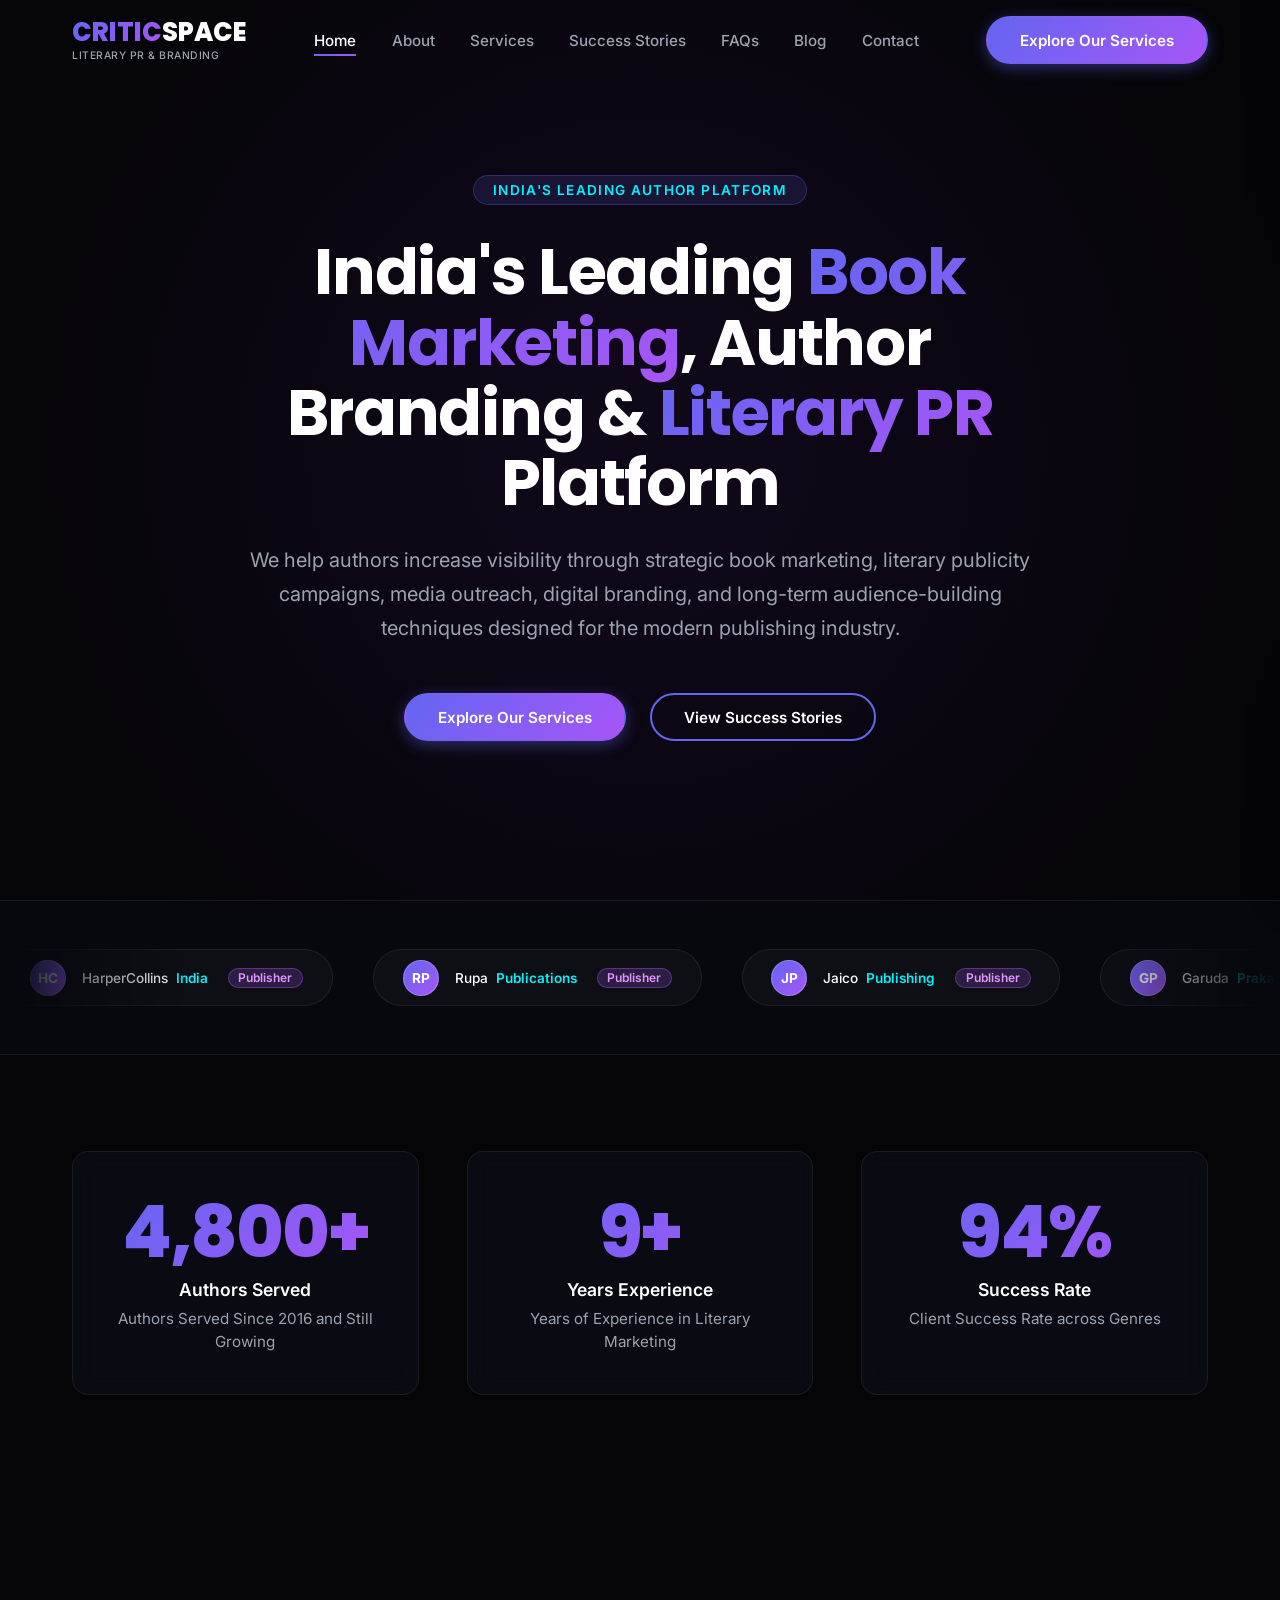
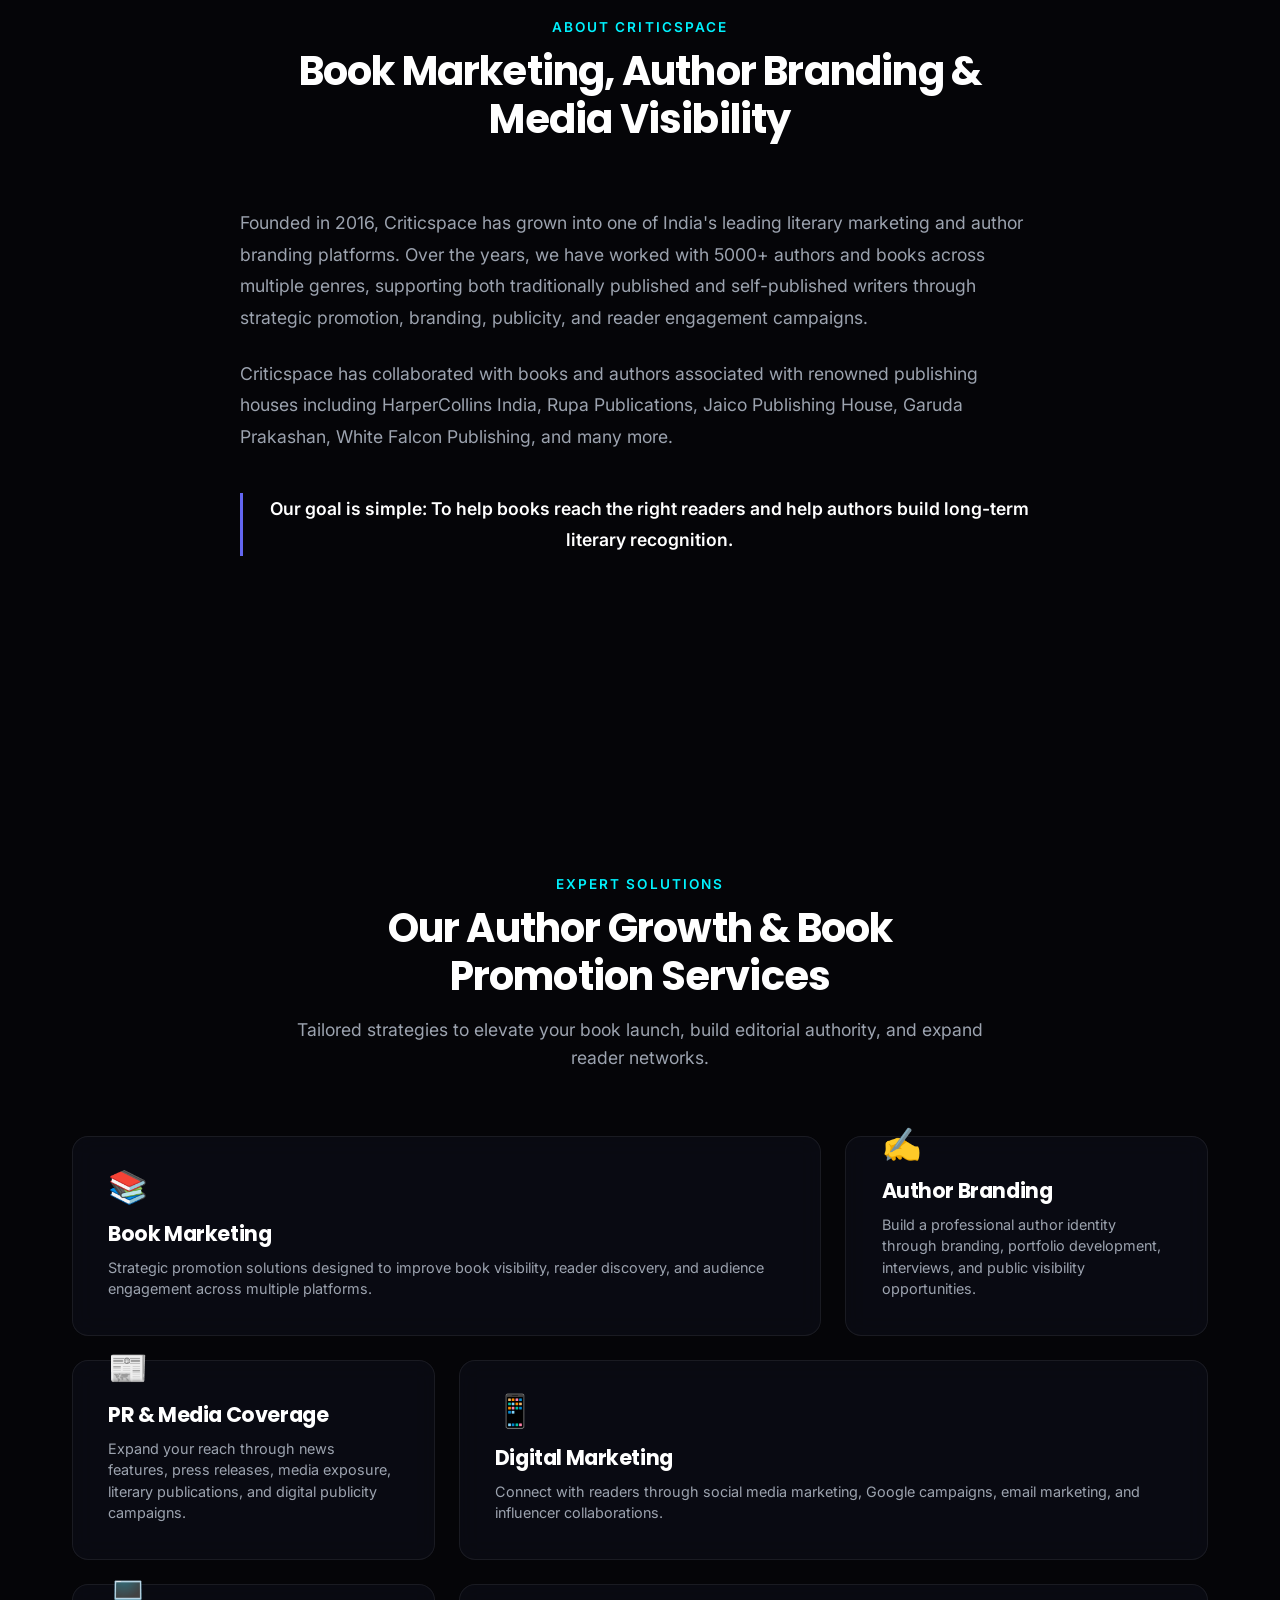
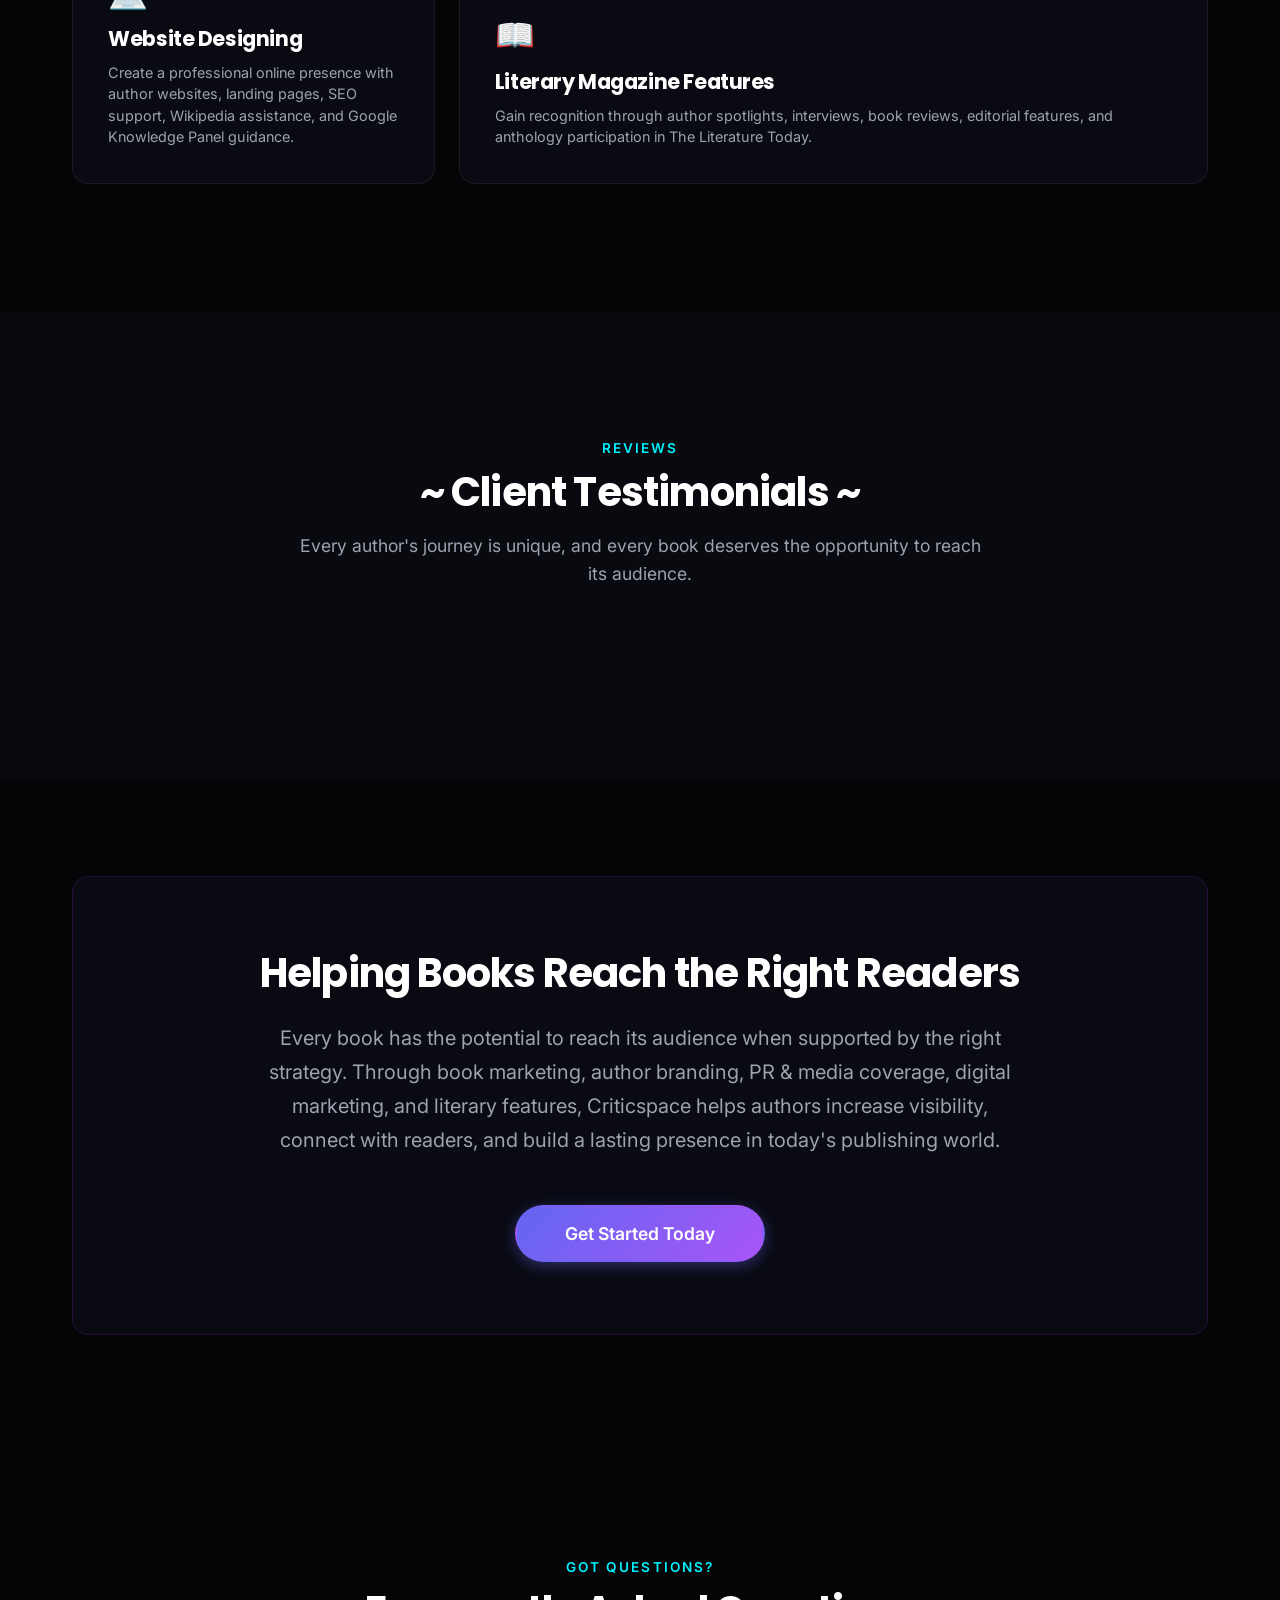
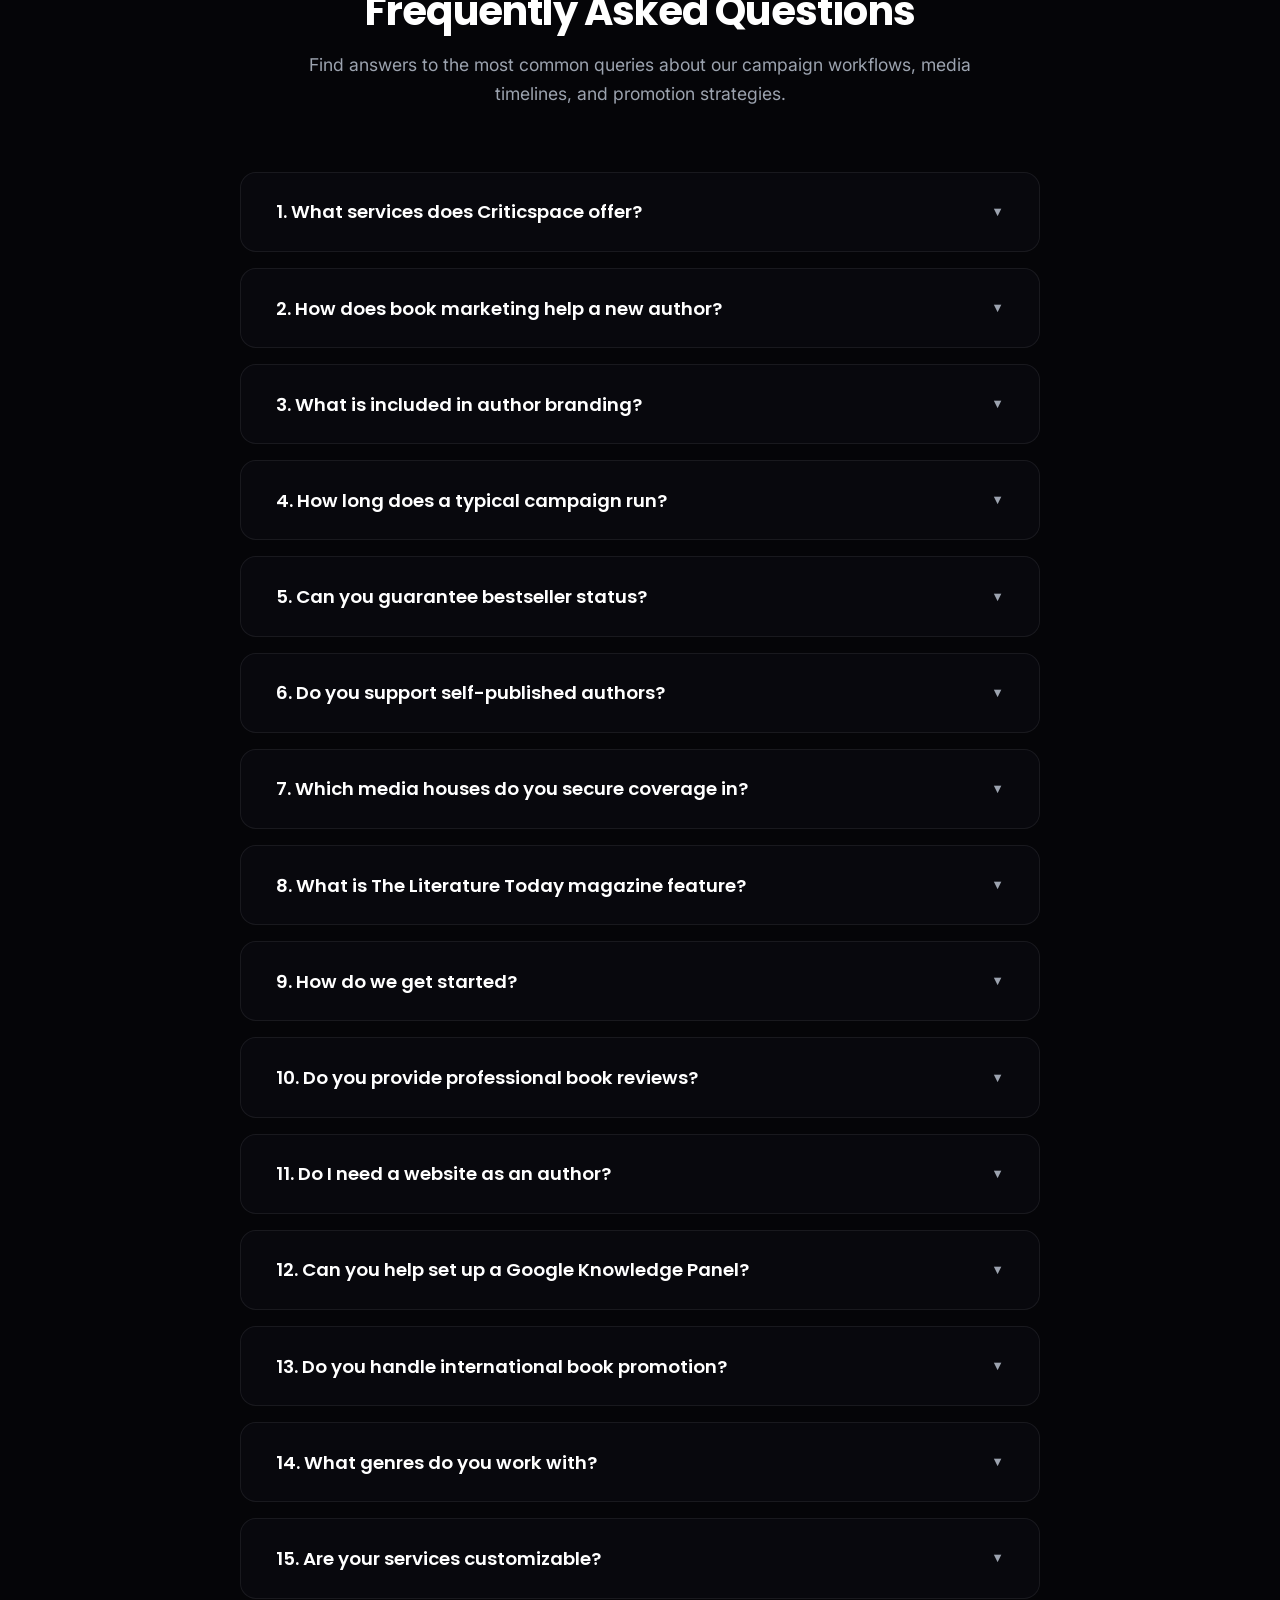
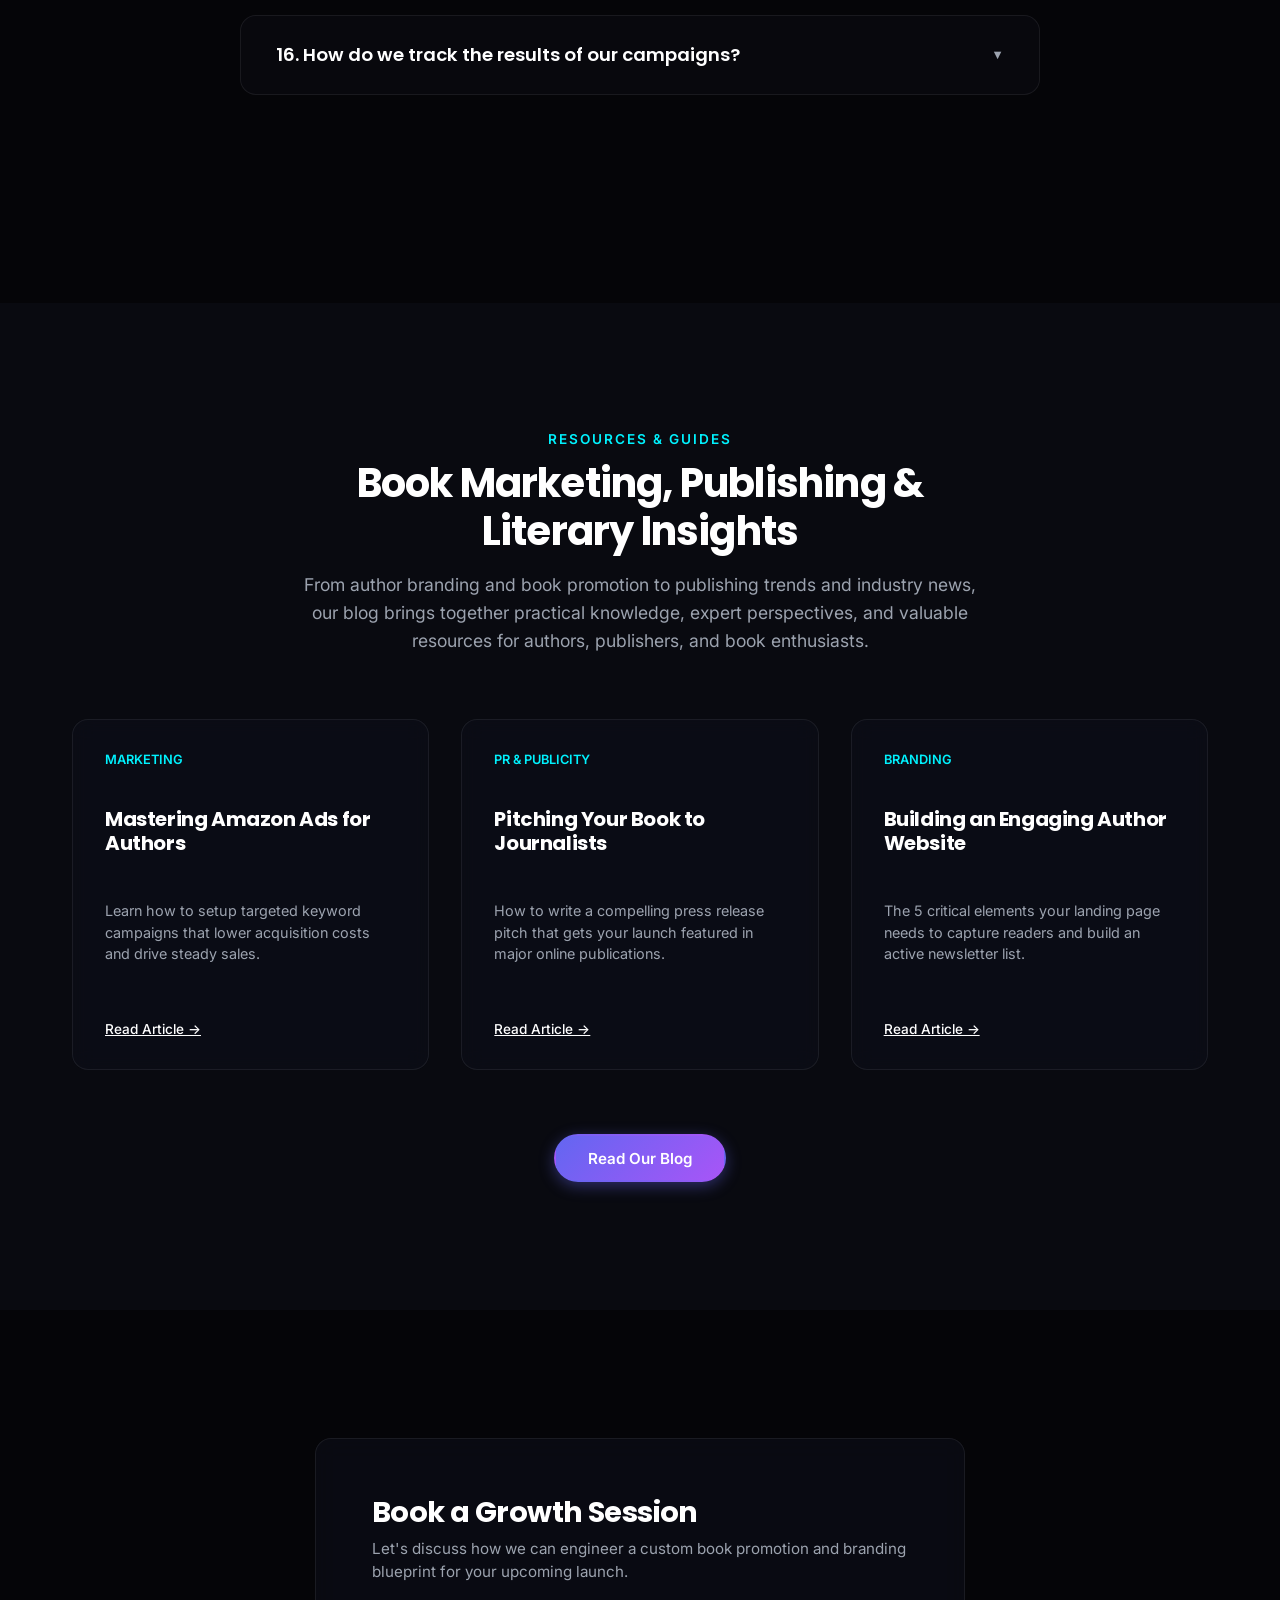
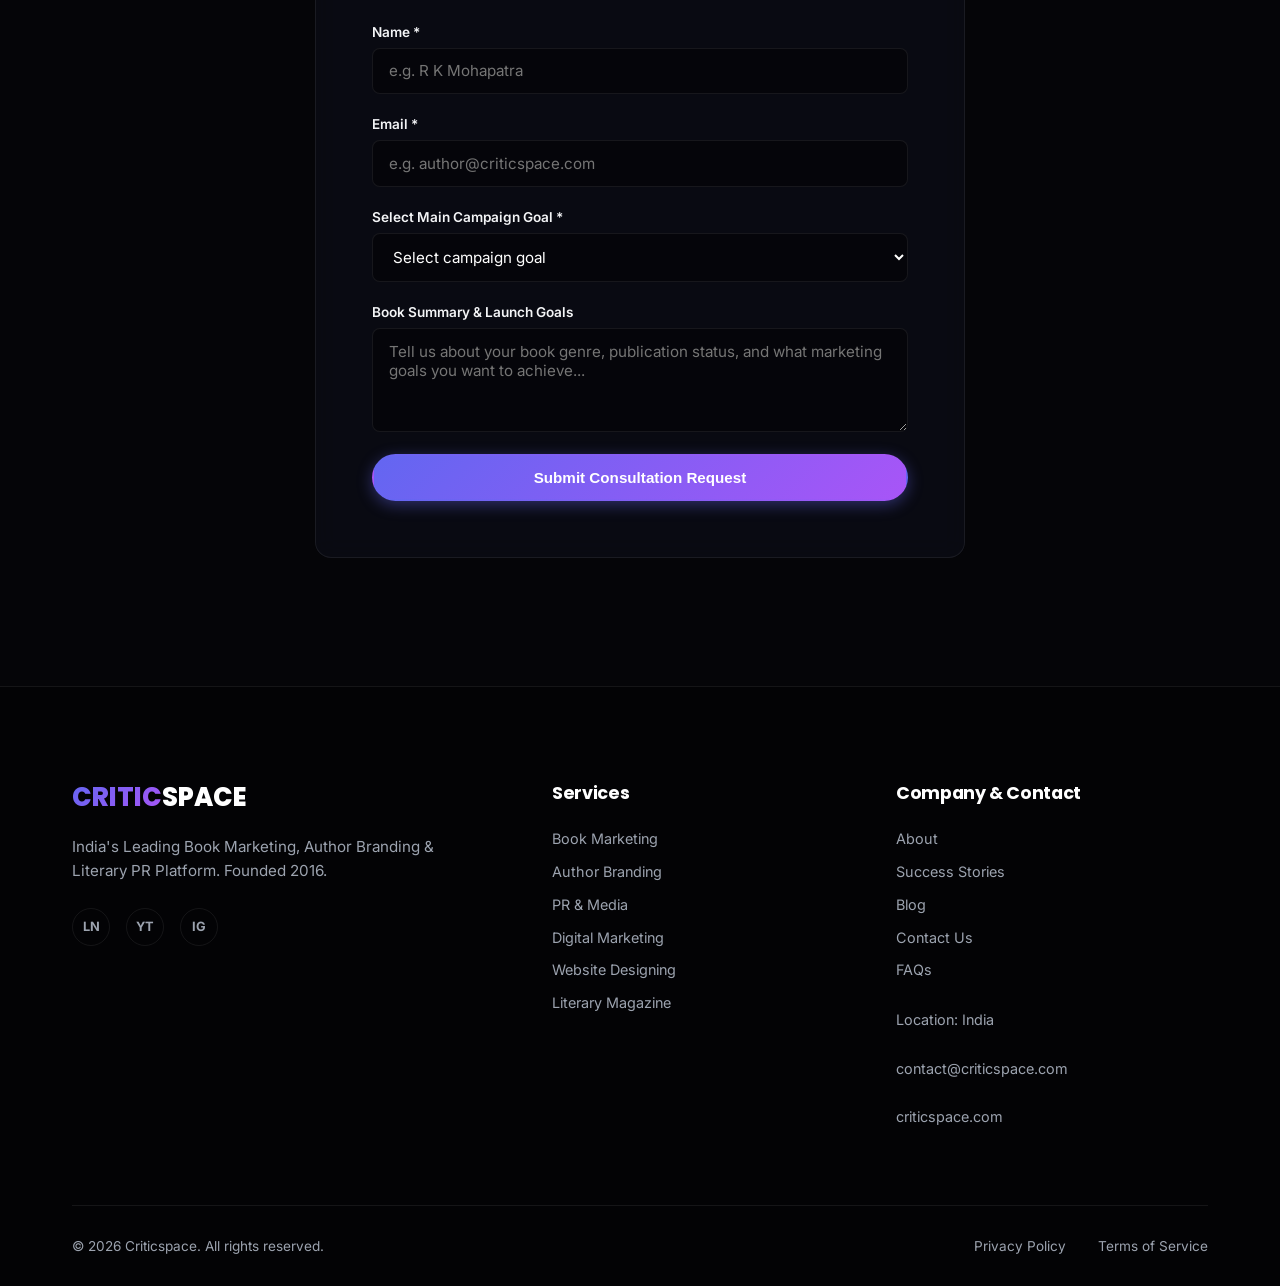
==== index.html @ 52e0585a "Local changes before reconnecting" ====
<!DOCTYPE html>
<html lang="en">
<head>
    <meta charset="UTF-8">
    <meta name="viewport" content="width=device-width, initial-scale=1.0">
    <title>CRITICSPACE — India's Leading Book Marketing, Author Branding & Literary PR Platform</title>
    <meta name="description" content="We help authors increase visibility through strategic book marketing, literary publicity campaigns, media outreach, digital branding, and audience-building.">
    <!-- Google Fonts: Inter & Poppins -->
    <link rel="preconnect" href="https://fonts.googleapis.com">
    <link rel="preconnect" href="https://fonts.gstatic.com" crossorigin>
    <link href="https://fonts.googleapis.com/css2?family=Inter:wght@300;400;500;600;700&family=Poppins:wght@400;600;700;800&display=swap" rel="stylesheet">
    
    <!-- Stylesheets -->
    <link rel="stylesheet" href="styles.css">
    <link rel="stylesheet" href="vertical-marquee.css">
</head>
<body>

    <!-- 1. NAVBAR -->
    <header class="vv-navbar" id="navbar">
        <div class="vv-nav-container">
            <div style="display: flex; flex-direction: column;">
                <a href="#hero" class="vv-logo" style="line-height: 1.1;">
                    <span class="vv-logo-gradient">CRITIC</span>SPACE
                </a>
                <span style="font-size: 0.65rem; color: var(--text-muted); letter-spacing: 0.05em; text-transform: uppercase; font-weight: 500; margin-top: 2px; display: block;">Literary PR & Branding</span>
            </div>
            
            <nav class="vv-nav-menu" id="nav-menu">
                <a href="#hero" class="is-active">Home</a>
                <a href="#about">About</a>
                <a href="#services">Services</a>
                <a href="#success-stories">Success Stories</a>
                <a href="#faq">FAQs</a>
                <a href="#blog">Blog</a>
                <a href="#contact-section">Contact</a>
            </nav>

            <div class="vv-nav-cta">
                <a href="#contact-section" class="vv-btn vv-btn-primary">Explore Our Services</a>
                <button class="vv-hamburger" id="hamburger-toggle" aria-label="Toggle Menu" aria-expanded="false">
                    <span></span>
                    <span></span>
                    <span></span>
                </button>
            </div>
        </div>
    </header>

    <!-- Mobile Drawer Menu -->
    <div class="vv-mobile-drawer" id="mobile-drawer">
        <nav class="vv-mobile-nav" id="mobile-nav">
            <a href="#hero">Home</a>
            <a href="#about">About</a>
            <a href="#services">Services</a>
            <a href="#success-stories">Success Stories</a>
            <a href="#faq">FAQs</a>
            <a href="#blog">Blog</a>
            <a href="#contact-section">Contact</a>
        </nav>
        <div class="vv-mobile-cta" style="margin-top: 2rem; padding: 0 1rem;">
            <a href="#contact-section" class="vv-btn vv-btn-primary vv-btn-block">Explore Our Services</a>
        </div>
    </div>
    <div class="vv-drawer-overlay" id="drawer-overlay"></div>

    <main>
        
        <!-- 2. HERO SECTION -->
        <section class="vv-hero" id="hero">
            <div class="vv-hero-video-wrapper">
                <div class="vv-hero-video-overlay" style="background: radial-gradient(circle at center, rgba(138, 43, 226, 0.08) 10%, var(--bg-dark) 90%);"></div>
            </div>
            
            <div class="vv-container vv-hero-content">
                <span class="vv-badge-eyebrow">India's Leading Author Platform</span>
                <h1 class="vv-hero-title">
                    India's Leading <span class="vv-gradient-text">Book Marketing</span>, Author Branding & <span class="vv-gradient-text">Literary PR</span> Platform
                </h1>
                <p class="vv-hero-subtitle">
                    We help authors increase visibility through strategic book marketing, literary publicity campaigns, media outreach, digital branding, and long-term audience-building techniques designed for the modern publishing industry.
                </p>
                <div class="vv-hero-actions">
                    <a href="#services" class="vv-btn vv-btn-primary">Explore Our Services</a>
                    <a href="#success-stories" class="vv-btn vv-btn-outline">View Success Stories</a>
                </div>
            </div>
        </section>

        <!-- PARTNERS HORIZONTAL MARQUEE -->
        <section class="vv-marquee-section">
            <div class="vv-marquee-container">
                <div class="vv-marquee-wrapper">
                    <div class="vv-marquee-card">
                        <div class="vv-marquee-avatar">HC</div>
                        <span class="vv-marquee-info">HarperCollins <span class="vv-marquee-audience">India</span></span>
                        <span class="vv-marquee-label">Publisher</span>
                    </div>
                    <div class="vv-marquee-card">
                        <div class="vv-marquee-avatar">RP</div>
                        <span class="vv-marquee-info">Rupa <span class="vv-marquee-audience">Publications</span></span>
                        <span class="vv-marquee-label">Publisher</span>
                    </div>
                    <div class="vv-marquee-card">
                        <div class="vv-marquee-avatar">JP</div>
                        <span class="vv-marquee-info">Jaico <span class="vv-marquee-audience">Publishing</span></span>
                        <span class="vv-marquee-label">Publisher</span>
                    </div>
                    <div class="vv-marquee-card">
                        <div class="vv-marquee-avatar">GP</div>
                        <span class="vv-marquee-info">Garuda <span class="vv-marquee-audience">Prakashan</span></span>
                        <span class="vv-marquee-label">Publisher</span>
                    </div>
                    <div class="vv-marquee-card">
                        <div class="vv-marquee-avatar">WF</div>
                        <span class="vv-marquee-info">White Falcon <span class="vv-marquee-audience">Publishing</span></span>
                        <span class="vv-marquee-label">Publisher</span>
                    </div>
                    <!-- Repeated for seamless loop -->
                    <div class="vv-marquee-card">
                        <div class="vv-marquee-avatar">HC</div>
                        <span class="vv-marquee-info">HarperCollins <span class="vv-marquee-audience">India</span></span>
                        <span class="vv-marquee-label">Publisher</span>
                    </div>
                    <div class="vv-marquee-card">
                        <div class="vv-marquee-avatar">RP</div>
                        <span class="vv-marquee-info">Rupa <span class="vv-marquee-audience">Publications</span></span>
                        <span class="vv-marquee-label">Publisher</span>
                    </div>
                    <div class="vv-marquee-card">
                        <div class="vv-marquee-avatar">JP</div>
                        <span class="vv-marquee-info">Jaico <span class="vv-marquee-audience">Publishing</span></span>
                        <span class="vv-marquee-label">Publisher</span>
                    </div>
                    <div class="vv-marquee-card">
                        <div class="vv-marquee-avatar">GP</div>
                        <span class="vv-marquee-info">Garuda <span class="vv-marquee-audience">Prakashan</span></span>
                        <span class="vv-marquee-label">Publisher</span>
                    </div>
                    <div class="vv-marquee-card">
                        <div class="vv-marquee-avatar">WF</div>
                        <span class="vv-marquee-info">White Falcon <span class="vv-marquee-audience">Publishing</span></span>
                        <span class="vv-marquee-label">Publisher</span>
                    </div>
                </div>
            </div>
        </section>

        <!-- 3. STATS SECTION -->
        <section class="vv-stats-section" id="stats">
            <div class="vv-container">
                <div class="vv-stats-grid">
                    
                    <div class="vv-stat-card vv-glass-card vv-reveal">
                        <div class="vv-stat-number vv-counter vv-gradient-text" data-target="5000" data-prefix="" data-suffix="+">5,000+</div>
                        <span class="vv-stat-label">Authors Served</span>
                        <p class="vv-stat-desc">Authors Served Since 2016 and Still Growing</p>
                    </div>

                    <div class="vv-stat-card vv-glass-card vv-reveal">
                        <div class="vv-stat-number vv-counter vv-gradient-text" data-target="9" data-prefix="" data-suffix="+">9+</div>
                        <span class="vv-stat-label">Years Experience</span>
                        <p class="vv-stat-desc">Years of Experience in Literary Marketing</p>
                    </div>

                    <div class="vv-stat-card vv-glass-card vv-reveal">
                        <div class="vv-stat-number vv-counter vv-gradient-text" data-target="98" data-prefix="" data-suffix="%">98%</div>
                        <span class="vv-stat-label">Success Rate</span>
                        <p class="vv-stat-desc">Client Success Rate across Genres</p>
                    </div>

                </div>
            </div>
        </section>

        <!-- 4. ABOUT SECTION -->
        <section class="vv-trust-section" id="about">
            <div class="vv-container">
                <div class="vv-section-header">
                    <span class="vv-eyebrow">About Criticspace</span>
                    <h2 class="vv-section-title">Book Marketing, Author Branding & Media Visibility</h2>
                </div>

                <div style="max-width: 800px; margin: 0 auto 4rem auto; line-height: 1.8; color: var(--text-muted); font-size: 1.1rem; display: flex; flex-direction: column; gap: 1.5rem;">
                    <p>
                        Founded in 2016, Criticspace has grown into one of India's leading literary marketing and author branding platforms. Over the years, we have worked with 5000+ authors and books across multiple genres, supporting both traditionally published and self-published writers through strategic promotion, branding, publicity, and reader engagement campaigns.
                    </p>
                    <p>
                        Criticspace has collaborated with books and authors associated with renowned publishing houses including HarperCollins India, Rupa Publications, Jaico Publishing House, Garuda Prakashan, White Falcon Publishing, and many more.
                    </p>
                    <p style="font-weight: 600; color: #fff; text-align: center; border-left: 3px solid var(--primary); padding-left: 1rem; margin-top: 1rem;">
                        Our goal is simple: To help books reach the right readers and help authors build long-term literary recognition.
                    </p>
                </div>
            </div>
        </section>

        <!-- 5. SERVICES SECTION -->
        <section class="vv-benefits-section" id="services">
            <div class="vv-container">
                <div class="vv-section-header">
                    <span class="vv-eyebrow">Expert Solutions</span>
                    <h2 class="vv-section-title">Our Author Growth & Book Promotion Services</h2>
                    <p class="vv-section-desc">Tailored strategies to elevate your book launch, build editorial authority, and expand reader networks.</p>
                </div>

                <!-- Bento Grid Layout for 6 Services -->
                <div class="vv-bento-grid">
                    
                    <div class="vv-bento-card vv-glass-card bento-medium vv-reveal">
                        <span style="font-size: 2rem; margin-bottom: 1rem; display: block;">📚</span>
                        <h3>Book Marketing</h3>
                        <p>Strategic promotion solutions designed to improve book visibility, reader discovery, and audience engagement across multiple platforms.</p>
                    </div>

                    <div class="vv-bento-card vv-glass-card bento-small vv-reveal">
                        <span style="font-size: 2rem; margin-bottom: 1rem; display: block;">✍️</span>
                        <h3>Author Branding</h3>
                        <p>Build a professional author identity through branding, portfolio development, interviews, and public visibility opportunities.</p>
                    </div>

                    <div class="vv-bento-card vv-glass-card bento-small vv-reveal">
                        <span style="font-size: 2rem; margin-bottom: 1rem; display: block;">📰</span>
                        <h3>PR & Media Coverage</h3>
                        <p>Expand your reach through news features, press releases, media exposure, literary publications, and digital publicity campaigns.</p>
                    </div>

                    <div class="vv-bento-card vv-glass-card bento-medium vv-reveal">
                        <span style="font-size: 2rem; margin-bottom: 1rem; display: block;">📱</span>
                        <h3>Digital Marketing</h3>
                        <p>Connect with readers through social media marketing, Google campaigns, email marketing, and influencer collaborations.</p>
                    </div>

                    <div class="vv-bento-card vv-glass-card bento-small vv-reveal">
                        <span style="font-size: 2rem; margin-bottom: 1rem; display: block;">💻</span>
                        <h3>Website Designing</h3>
                        <p>Create a professional online presence with author websites, landing pages, SEO support, Wikipedia assistance, and Google Knowledge Panel guidance.</p>
                    </div>

                    <div class="vv-bento-card vv-glass-card bento-medium vv-reveal">
                        <span style="font-size: 2rem; margin-bottom: 1rem; display: block;">📖</span>
                        <h3>Literary Magazine Features</h3>
                        <p>Gain recognition through author spotlights, interviews, book reviews, editorial features, and anthology participation in The Literature Today.</p>
                    </div>

                </div>
            </div>
        </section>

        <!-- 6. TESTIMONIALS SECTION (Vertical Marquee Layout) -->
        <section class="vv-showcase-section vv-bg-alt" id="success-stories">
            <div class="vv-container">
                <div class="vv-section-header">
                    <span class="vv-eyebrow">Reviews</span>
                    <h2 class="vv-section-title">~ Client Testimonials ~</h2>
                    <p class="vv-section-desc">Every author's journey is unique, and every book deserves the opportunity to reach its audience.</p>
                </div>
                
                <!-- 4 Column Testimonial Wall -->
                <div id="vertical-marquee-testimonials"></div>
            </div>
        </section>

        <!-- 7. CTA SECTION -->
        <section class="vv-pricing-section" style="padding: 6rem 0;">
            <div class="vv-container">
                <div class="vv-cta-banner vv-glass-card" style="margin-top: 0; padding: 4.5rem; text-align: center; border-color: rgba(138, 43, 226, 0.2);">
                    <h3 class="vv-banner-title" style="font-size: 2.5rem; margin-bottom: 1.5rem;">Helping Books Reach the Right Readers</h3>
                    <p class="vv-banner-desc" style="font-size: 1.25rem; line-height: 1.7; max-width: 750px; margin: 0 auto 3rem auto; color: var(--text-muted);">
                        Every book has the potential to reach its audience when supported by the right strategy. Through book marketing, author branding, PR & media coverage, digital marketing, and literary features, Criticspace helps authors increase visibility, connect with readers, and build a lasting presence in today's publishing world.
                    </p>
                    <a href="#contact-section" class="vv-btn vv-btn-primary" style="padding: 1rem 3rem; font-size: 1.1rem;">Get Started Today</a>
                </div>
            </div>
        </section>

        <!-- 8. FAQ SECTION (Standalone Accordion) -->
        <section class="vv-faq-section" id="faq">
            <div class="vv-container">
                <div class="vv-section-header">
                    <span class="vv-eyebrow">Got Questions?</span>
                    <h2 class="vv-section-title">Frequently Asked Questions</h2>
                    <p class="vv-section-desc">Find answers to the most common queries about our campaign workflows, media timelines, and promotion strategies.</p>
                </div>

                <!-- FAQ Accordion Group -->
                <div class="vv-accordion-group" id="faq-accordion-container">
                    
                    <div class="vv-accordion-item vv-reveal">
                        <button class="vv-accordion-trigger" aria-expanded="false">
                            <span>1. What services does Criticspace offer?</span>
                            <span class="chevron">▼</span>
                        </button>
                        <div class="vv-accordion-panel">
                            <p>We offer strategic book marketing, author branding, PR & media coverage, digital marketing, website designing, and literary magazine features.</p>
                        </div>
                    </div>

                    <div class="vv-accordion-item vv-reveal">
                        <button class="vv-accordion-trigger" aria-expanded="false">
                            <span>2. How does book marketing help a new author?</span>
                            <span class="chevron">▼</span>
                        </button>
                        <div class="vv-accordion-panel">
                            <p>It creates early visibility, builds review momentum, and helps your book reach target readers through optimized algorithms.</p>
                        </div>
                    </div>

                    <div class="vv-accordion-item vv-reveal">
                        <button class="vv-accordion-trigger" aria-expanded="false">
                            <span>3. What is included in author branding?</span>
                            <span class="chevron">▼</span>
                        </button>
                        <div class="vv-accordion-panel">
                            <p>We build professional press kits, organize interviews, manage online profiles (like Wikipedia/Google Panels), and construct a cohesive public identity.</p>
                        </div>
                    </div>

                    <div class="vv-accordion-item vv-reveal">
                        <button class="vv-accordion-trigger" aria-expanded="false">
                            <span>4. How long does a typical campaign run?</span>
                            <span class="chevron">▼</span>
                        </button>
                        <div class="vv-accordion-panel">
                            <p>Our standard campaigns run for 90 days to allow for comprehensive setup, optimization, and media distribution.</p>
                        </div>
                    </div>

                    <div class="vv-accordion-item vv-reveal">
                        <button class="vv-accordion-trigger" aria-expanded="false">
                            <span>5. Can you guarantee bestseller status?</span>
                            <span class="chevron">▼</span>
                        </button>
                        <div class="vv-accordion-panel">
                            <p>While we cannot guarantee arbitrary rankings due to storefront algorithm shifts, our 98% client success rate shows our campaigns consistently drive high reach and sales.</p>
                        </div>
                    </div>

                    <div class="vv-accordion-item vv-reveal">
                        <button class="vv-accordion-trigger" aria-expanded="false">
                            <span>6. Do you support self-published authors?</span>
                            <span class="chevron">▼</span>
                        </button>
                        <div class="vv-accordion-panel">
                            <p>Yes! We work extensively with both traditionally published and self-published authors to ensure professional publicity.</p>
                        </div>
                    </div>

                    <div class="vv-accordion-item vv-reveal">
                        <button class="vv-accordion-trigger" aria-expanded="false">
                            <span>7. Which media houses do you secure coverage in?</span>
                            <span class="chevron">▼</span>
                        </button>
                        <div class="vv-accordion-panel">
                            <p>We secure coverage across major digital platforms, national news websites, literary journals, and active community blogs.</p>
                        </div>
                    </div>

                    <div class="vv-accordion-item vv-reveal">
                        <button class="vv-accordion-trigger" aria-expanded="false">
                            <span>8. What is The Literature Today magazine feature?</span>
                            <span class="chevron">▼</span>
                        </button>
                        <div class="vv-accordion-panel">
                            <p>It is India's premium literary magazine where we place author spotlights, book reviews, and editorial interviews.</p>
                        </div>
                    </div>

                    <div class="vv-accordion-item vv-reveal">
                        <button class="vv-accordion-trigger" aria-expanded="false">
                            <span>9. How do we get started?</span>
                            <span class="chevron">▼</span>
                        </button>
                        <div class="vv-accordion-panel">
                            <p>Simply submit a consultation request on our contact section, and our strategist will reach out to discuss your book's goals.</p>
                        </div>
                    </div>

                    <div class="vv-accordion-item vv-reveal">
                        <button class="vv-accordion-trigger" aria-expanded="false">
                            <span>10. Do you provide professional book reviews?</span>
                            <span class="chevron">▼</span>
                        </button>
                        <div class="vv-accordion-panel">
                            <p>Yes, we organize editorial reviews, magazine spotlights, and influencer reviews to build early social proof.</p>
                        </div>
                    </div>

                    <div class="vv-accordion-item vv-reveal">
                        <button class="vv-accordion-trigger" aria-expanded="false">
                            <span>11. Do I need a website as an author?</span>
                            <span class="chevron">▼</span>
                        </button>
                        <div class="vv-accordion-panel">
                            <p>Yes. An author website acts as your central hub to capture readers, collect emails, and list your books securely.</p>
                        </div>
                    </div>

                    <div class="vv-accordion-item vv-reveal">
                        <button class="vv-accordion-trigger" aria-expanded="false">
                            <span>12. Can you help set up a Google Knowledge Panel?</span>
                            <span class="chevron">▼</span>
                        </button>
                        <div class="vv-accordion-panel">
                            <p>Yes, we guide authors in optimizing search parameters to help search engines index their author profile.</p>
                        </div>
                    </div>

                    <div class="vv-accordion-item vv-reveal">
                        <button class="vv-accordion-trigger" aria-expanded="false">
                            <span>13. Do you handle international book promotion?</span>
                            <span class="chevron">▼</span>
                        </button>
                        <div class="vv-accordion-panel">
                            <p>Yes, we support digital marketing and PR outreach for authors globally, including target campaigns in key markets.</p>
                        </div>
                    </div>

                    <div class="vv-accordion-item vv-reveal">
                        <button class="vv-accordion-trigger" aria-expanded="false">
                            <span>14. What genres do you work with?</span>
                            <span class="chevron">▼</span>
                        </button>
                        <div class="vv-accordion-panel">
                            <p>We work across all major genres, including fiction, non-fiction, self-help, finance, poetry, academic, and business books.</p>
                        </div>
                    </div>

                    <div class="vv-accordion-item vv-reveal">
                        <button class="vv-accordion-trigger" aria-expanded="false">
                            <span>15. Are your services customizable?</span>
                            <span class="chevron">▼</span>
                        </button>
                        <div class="vv-accordion-panel">
                            <p>Yes, we build custom campaign packages based on your specific launch timeline, goals, and budget.</p>
                        </div>
                    </div>

                    <div class="vv-accordion-item vv-reveal">
                        <button class="vv-accordion-trigger" aria-expanded="false">
                            <span>16. How do we track the results of our campaigns?</span>
                            <span class="chevron">▼</span>
                        </button>
                        <div class="vv-accordion-panel">
                            <p>We provide comprehensive campaign reports detailing media placements, traffic analytics, reach metrics, and reader engagement.</p>
                        </div>
                    </div>

                </div>
            </div>
        </section>

        <!-- 9. BLOG SECTION -->
        <section class="vv-showcase-section vv-bg-alt" id="blog">
            <div class="vv-container">
                <div class="vv-section-header">
                    <span class="vv-eyebrow">Resources & Guides</span>
                    <h2 class="vv-section-title">Book Marketing, Publishing & Literary Insights</h2>
                    <p class="vv-section-desc">From author branding and book promotion to publishing trends and industry news, our blog brings together practical knowledge, expert perspectives, and valuable resources for authors, publishers, and book enthusiasts.</p>
                </div>

                <!-- Blog Grid -->
                <div class="vv-video-grid" style="grid-template-columns: repeat(3, 1fr); gap: 2rem; margin-bottom: 4rem;">
                    
                    <div class="vv-step-card vv-glass-card" style="flex-direction: column; padding: 2rem;">
                        <span style="font-size: 0.8rem; color: var(--accent); text-transform: uppercase; font-weight: 600; display: block; margin-bottom: 0.5rem;">Marketing</span>
                        <h4 style="font-size: 1.25rem; color: #fff; margin-bottom: 0.8rem;">Mastering Amazon Ads for Authors</h4>
                        <p style="font-size: 0.9rem; color: var(--text-muted); line-height: 1.5; margin-bottom: 1.5rem;">Learn how to setup targeted keyword campaigns that lower acquisition costs and drive steady sales.</p>
                        <a href="/blog" class="vv-press-link" style="font-size: 0.85rem;">Read Article →</a>
                    </div>

                    <div class="vv-step-card vv-glass-card" style="flex-direction: column; padding: 2rem;">
                        <span style="font-size: 0.8rem; color: var(--accent); text-transform: uppercase; font-weight: 600; display: block; margin-bottom: 0.5rem;">PR & Publicity</span>
                        <h4 style="font-size: 1.25rem; color: #fff; margin-bottom: 0.8rem;">Pitching Your Book to Journalists</h4>
                        <p style="font-size: 0.9rem; color: var(--text-muted); line-height: 1.5; margin-bottom: 1.5rem;">How to write a compelling press release pitch that gets your launch featured in major online publications.</p>
                        <a href="/blog" class="vv-press-link" style="font-size: 0.85rem;">Read Article →</a>
                    </div>

                    <div class="vv-step-card vv-glass-card" style="flex-direction: column; padding: 2rem;">
                        <span style="font-size: 0.8rem; color: var(--accent); text-transform: uppercase; font-weight: 600; display: block; margin-bottom: 0.5rem;">Branding</span>
                        <h4 style="font-size: 1.25rem; color: #fff; margin-bottom: 0.8rem;">Building an Engaging Author Website</h4>
                        <p style="font-size: 0.9rem; color: var(--text-muted); line-height: 1.5; margin-bottom: 1.5rem;">The 5 critical elements your landing page needs to capture readers and build an active newsletter list.</p>
                        <a href="/blog" class="vv-press-link" style="font-size: 0.85rem;">Read Article →</a>
                    </div>

                </div>

                <div class="vv-section-footer-cta">
                    <a href="/blog" class="vv-btn vv-btn-primary">Read Our Blog</a>
                </div>
            </div>
        </section>

        <!-- 10. CONTACT / LEAD CAPTURE FORM -->
        <section class="vv-contact-section" id="contact-section">
            <div class="vv-container">
                <div class="vv-contact-grid" style="grid-template-columns: 1fr; max-width: 650px; margin: 0 auto;">
                    
                    <div class="vv-contact-card vv-glass-card">
                        <h3 class="vv-card-title">Book a Growth Session</h3>
                        <p class="vv-card-sub">Let's discuss how we can engineer a custom book promotion and branding blueprint for your upcoming launch.</p>
                        <form class="vv-form" id="lead-form">
                            <div class="vv-form-group">
                                <label for="form-name">Name *</label>
                                <input type="text" id="form-name" required placeholder="e.g. R K Mohapatra">
                            </div>
                            <div class="vv-form-group">
                                <label for="form-email">Email *</label>
                                <input type="email" id="form-email" required placeholder="e.g. author@criticspace.com">
                            </div>
                            <div class="vv-form-group">
                                <label for="form-niche">Select Main Campaign Goal *</label>
                                <select id="form-niche" required>
                                    <option value="" disabled selected>Select campaign goal</option>
                                    <option value="marketing">Book Promotion & Sales</option>
                                    <option value="branding">Author Personal Branding</option>
                                    <option value="pr">PR & Media Coverage</option>
                                    <option value="website">Author Website Design</option>
                                    <option value="magazine">Magazine Feature & Reviews</option>
                                </select>
                            </div>
                            <div class="vv-form-group">
                                <label for="form-msg">Book Summary & Launch Goals</label>
                                <textarea id="form-msg" rows="4" placeholder="Tell us about your book genre, publication status, and what marketing goals you want to achieve..."></textarea>
                            </div>
                            <button type="submit" class="vv-btn vv-btn-primary vv-btn-block">Submit Consultation Request</button>
                        </form>
                    </div>

                </div>
            </div>
        </section>

    </main>

    <!-- 12. FOOTER -->
    <footer class="vv-footer">
        <div class="vv-container">
            <div class="vv-footer-main" style="grid-template-columns: 400px 1fr;">
                <div class="vv-footer-brand">
                    <a href="#hero" class="vv-logo" style="line-height: 1.1;">
                        <span class="vv-logo-gradient">CRITIC</span>SPACE
                    </a>
                    <p class="vv-footer-tagline">
                        India's Leading Book Marketing, Author Branding & Literary PR Platform. Founded 2016.
                    </p>
                    <div class="vv-social-icons">
                        <a href="https://linkedin.com" target="_blank" rel="noopener noreferrer" aria-label="LinkedIn">LN</a>
                        <a href="https://youtube.com" target="_blank" rel="noopener noreferrer" aria-label="YouTube">YT</a>
                        <a href="https://instagram.com" target="_blank" rel="noopener noreferrer" aria-label="Instagram">IG</a>
                    </div>
                </div>

                <!-- Links Grid -->
                <div class="vv-footer-links-grid" style="grid-template-columns: repeat(2, 1fr);">
                    <div class="vv-footer-col">
                        <h4>Services</h4>
                        <ul>
                            <li><a href="#services">Book Marketing</a></li>
                            <li><a href="#services">Author Branding</a></li>
                            <li><a href="#services">PR & Media</a></li>
                            <li><a href="#services">Digital Marketing</a></li>
                            <li><a href="#services">Website Designing</a></li>
                            <li><a href="#services">Literary Magazine</a></li>
                        </ul>
                    </div>
                    <div class="vv-footer-col">
                        <h4>Company & Contact</h4>
                        <ul>
                            <li><a href="#about">About</a></li>
                            <li><a href="#success-stories">Success Stories</a></li>
                            <li><a href="#blog">Blog</a></li>
                            <li><a href="#contact-section">Contact Us</a></li>
                            <li><a href="#faq">FAQs</a></li>
                            <li class="vv-contact-item" style="color: var(--text-muted); margin-top: 1rem;">Location: India</li>
                            <li class="vv-contact-item"><a href="mailto:contact@criticspace.com">contact@criticspace.com</a></li>
                            <li class="vv-contact-item"><a href="https://criticspace.com" target="_blank" rel="noopener noreferrer">criticspace.com</a></li>
                        </ul>
                    </div>
                </div>
            </div>

            <div class="vv-footer-bottom">
                <p class="vv-copyright">&copy; 2026 Criticspace. All rights reserved.</p>
                <div class="vv-footer-legal">
                    <a href="#">Privacy Policy</a>
                    <a href="#">Terms of Service</a>
                </div>
            </div>
        </div>
    </footer>

    <!-- Script loading -->
    <script src="vertical-marquee.js"></script>
    <script src="script.js"></script>

    <!-- Self-contained Testimonials Model & Marquee Initializer Script -->
    <script>
        document.addEventListener('DOMContentLoaded', () => {
            const testimonialData = [
                {
                    client: "R K Mohapatra",
                    role: "Financial Expert & Author",
                    quote: "Criticspace designed an incredible PR campaign that got my finance book featured in major national news outlets. Our sales surged!"
                },
                {
                    client: "Azar",
                    role: "Author",
                    quote: "The author branding services helped me build a professional portfolio and gain the recognition I needed to connect with readers."
                },
                {
                    client: "Nihar Bhonsule",
                    role: "Author",
                    quote: "From social media marketing to influencer reviews, Criticspace delivered beyond my expectations."
                },
                {
                    client: "Margesh Bhushan Rai",
                    role: "Author",
                    quote: "My book reached the bestseller charts thanks to Criticspace's strategic marketing campaigns."
                },
                {
                    client: "Reema Nakra",
                    role: "Author, Entrepreneur, Founder TSMC Delhi",
                    quote: "A highly professional team that understands the modern publishing industry. They helped build my personal brand."
                },
                {
                    client: "Saiyid Safdar Abbas Zaidi",
                    role: "International Author",
                    quote: "Excellent international outreach. The literary features in The Literature Today gave my work great credibility."
                },
                {
                    client: "Soham Mukherjee",
                    role: "Author",
                    quote: "Highly recommended for self-published authors who want to stand out. Their digital marketing is top-tier."
                },
                {
                    client: "Prashant Kaul",
                    role: "Author",
                    quote: "Criticspace's media coverage campaigns opened doors to literary festivals and panel discussions."
                },
                {
                    client: "Sambit Daspatnaik",
                    role: "Best Selling Author",
                    quote: "The absolute best platform for author branding. They helped me build a loyal community of readers."
                },
                {
                    client: "Madhav Thapar",
                    role: "Best Selling Author",
                    quote: "Their website designing and SEO support made a massive difference in my online visibility."
                },
                {
                    client: "Dr. Vipin Gupta",
                    role: "International Author, California State University",
                    quote: "Outstanding literary PR. The reviews and media features were key in making my academic books a huge success."
                }
            ];

            // Trigger Vertical Marquee Initialization
            if (typeof window.initVerticalMarquee === 'function') {
                window.initVerticalMarquee('#vertical-marquee-testimonials', {
                    data: testimonialData,
                    columns: 4,
                    cardType: 'testimonial',
                    minDuration: 25,
                    maxDuration: 40
                });
            } else {
                console.warn('initVerticalMarquee function not found. Ensure vertical-marquee.js is loaded.');
            }
        });
    </script>
</body>
</html>
---- styles.css ----
/*
 * Criticspace Book Marketing Agency — Responsive Premium Dark-Theme Stylesheet
 * Engineered with custom HSL/RGB colors, responsive grids, and hardware-accelerated animations.
 */

/* ----------------------------------------------------
   1. DESIGN SYSTEM & VARIABLE DEFINITIONS
---------------------------------------------------- */
:root {
    /* Color Palette */
    --bg-dark: #050508;
    --bg-card: rgba(13, 14, 24, 0.65);
    --bg-card-hover: rgba(22, 24, 41, 0.85);
    --border-color: rgba(255, 255, 255, 0.07);
    --border-glow: rgba(99, 102, 241, 0.15);
    
    --primary: #6366f1;          /* Indigo */
    --secondary: #a855f7;        /* Purple */
    --accent: #00f2fe;           /* Cyan */
    --text-main: #f3f4f6;        /* Light Grey */
    --text-muted: #9ca3af;       /* Grey */
    
    --gradient-primary: linear-gradient(135deg, var(--primary), var(--secondary));
    --gradient-glow: linear-gradient(135deg, rgba(99, 102, 241, 0.4), rgba(168, 85, 247, 0.4));
    
    /* Layout Constants */
    --container-width: 1200px;
    --header-height: 80px;
    --border-radius: 16px;
    --transition: all 0.3s cubic-bezier(0.4, 0, 0.2, 1);
}

/* ----------------------------------------------------
   2. RESET & BASE ELEMENTS
---------------------------------------------------- */
* {
    margin: 0;
    padding: 0;
    box-sizing: border-box;
}

html {
    scroll-behavior: smooth;
    background-color: var(--bg-dark);
    color: var(--text-main);
    font-family: 'Inter', -apple-system, BlinkMacSystemFont, "Segoe UI", Roboto, sans-serif;
    -webkit-font-smoothing: antialiased;
}

body {
    overflow-x: hidden;
    position: relative;
}

/* Custom Scrollbar */
::-webkit-scrollbar {
    width: 10px;
}
::-webkit-scrollbar-track {
    background: var(--bg-dark);
}
::-webkit-scrollbar-thumb {
    background: var(--primary);
    border-radius: 5px;
    border: 2px solid var(--bg-dark);
}
::-webkit-scrollbar-thumb:hover {
    background: var(--secondary);
}

h1, h2, h3, h4, h5, h6 {
    font-family: 'Poppins', sans-serif;
    font-weight: 700;
    letter-spacing: -0.02em;
    line-height: 1.2;
}

a {
    color: inherit;
    text-decoration: none;
    transition: var(--transition);
}

/* ----------------------------------------------------
   3. REUSABLE UTILITIES & REVEAL EFFECTS
---------------------------------------------------- */
.vv-container {
    max-width: var(--container-width);
    margin: 0 auto;
    padding: 0 2rem;
    width: 100%;
}

.vv-glass-card {
    background: var(--bg-card);
    backdrop-filter: blur(12px) saturate(160%);
    -webkit-backdrop-filter: blur(12px) saturate(160%);
    border: 1px solid var(--border-color);
    border-radius: var(--border-radius);
    transition: var(--transition);
}

.vv-glass-card:hover {
    border-color: rgba(99, 102, 241, 0.3);
    box-shadow: 0 10px 30px rgba(0, 0, 0, 0.5), 0 0 20px var(--border-glow);
    transform: translateY(-4px);
    background: var(--bg-card-hover);
}

/* Buttons */
.vv-btn {
    display: inline-flex;
    align-items: center;
    justify-content: center;
    font-weight: 600;
    font-size: 0.95rem;
    padding: 0.8rem 2rem;
    border-radius: 50px;
    cursor: pointer;
    transition: var(--transition);
    border: 2px solid transparent;
}

.vv-btn-primary {
    background: var(--gradient-primary);
    color: #fff;
    box-shadow: 0 4px 15px rgba(99, 102, 241, 0.4);
}

.vv-btn-primary:hover {
    box-shadow: 0 6px 20px rgba(99, 102, 241, 0.6), 0 0 15px rgba(168, 85, 247, 0.4);
    transform: scale(1.02);
}

.vv-btn-outline {
    background: transparent;
    border-color: var(--primary);
    color: #fff;
}

.vv-btn-outline:hover {
    background: rgba(99, 102, 241, 0.1);
    border-color: var(--secondary);
    box-shadow: 0 0 15px rgba(99, 102, 241, 0.2);
}

.vv-btn-block {
    width: 100%;
}

/* Gradient elements */
.vv-gradient-text {
    background: var(--gradient-primary);
    -webkit-background-clip: text;
    -webkit-text-fill-color: transparent;
}

.vv-eyebrow {
    font-size: 0.85rem;
    text-transform: uppercase;
    letter-spacing: 0.15em;
    font-weight: 600;
    color: var(--accent);
    display: block;
    margin-bottom: 0.75rem;
}

.vv-section-header {
    text-align: center;
    max-width: 700px;
    margin: 0 auto 4rem auto;
}

.vv-section-title {
    font-size: 2.5rem;
    margin-bottom: 1rem;
    color: #fff;
}

.vv-section-desc {
    color: var(--text-muted);
    font-size: 1.1rem;
    line-height: 1.6;
}

.vv-bg-alt {
    background: #090a10;
}

/* Scroll-triggered reveal entrance classes */
.vv-reveal {
    opacity: 0;
    transform: translateY(30px);
    transition: opacity 0.8s cubic-bezier(0.25, 1, 0.5, 1), transform 0.8s cubic-bezier(0.25, 1, 0.5, 1);
}

.vv-reveal.is-visible {
    opacity: 1;
    transform: translateY(0);
}

/* Stagger delay classes for grid children */
.vv-reveal-stagger > *:nth-child(1) { transition-delay: 0.1s; }
.vv-reveal-stagger > *:nth-child(2) { transition-delay: 0.2s; }
.vv-reveal-stagger > *:nth-child(3) { transition-delay: 0.3s; }
.vv-reveal-stagger > *:nth-child(4) { transition-delay: 0.4s; }
.vv-reveal-stagger > *:nth-child(5) { transition-delay: 0.5s; }

/* ----------------------------------------------------
   4. NAVBAR STYLING
---------------------------------------------------- */
.vv-navbar {
    position: fixed;
    top: 0;
    left: 0;
    width: 100%;
    height: var(--header-height);
    z-index: 1000;
    transition: var(--transition);
    display: flex;
    align-items: center;
}

.vv-navbar.is-scrolled {
    background: rgba(5, 5, 8, 0.85);
    backdrop-filter: blur(12px);
    border-bottom: 1px solid var(--border-color);
    box-shadow: 0 4px 30px rgba(0, 0, 0, 0.3);
}

.vv-nav-container {
    max-width: var(--container-width);
    margin: 0 auto;
    width: 100%;
    padding: 0 2rem;
    display: flex;
    align-items: center;
    justify-content: space-between;
}

.vv-logo {
    font-size: 1.6rem;
    font-family: 'Poppins', sans-serif;
    font-weight: 800;
    color: #fff;
}

.vv-logo-gradient {
    background: var(--gradient-primary);
    -webkit-background-clip: text;
    -webkit-text-fill-color: transparent;
}

.vv-nav-menu {
    display: flex;
    align-items: center;
    gap: 2.2rem;
}

.vv-nav-menu a {
    color: var(--text-muted);
    font-size: 0.95rem;
    font-weight: 500;
    position: relative;
}

.vv-nav-menu a:hover,
.vv-nav-menu a.is-active {
    color: #fff;
}

.vv-nav-menu a::after {
    content: '';
    position: absolute;
    bottom: -6px;
    left: 0;
    width: 0;
    height: 2px;
    background: var(--gradient-primary);
    transition: var(--transition);
}

.vv-nav-menu a:hover::after,
.vv-nav-menu a.is-active::after {
    width: 100%;
}

.vv-nav-cta {
    display: flex;
    align-items: center;
    gap: 1rem;
}

/* Hamburger toggle */
.vv-hamburger {
    background: transparent;
    border: none;
    cursor: pointer;
    display: none;
    flex-direction: column;
    gap: 6px;
    height: 24px;
    justify-content: center;
    width: 30px;
    z-index: 1100;
}

.vv-hamburger span {
    background: #fff;
    border-radius: 2px;
    display: block;
    height: 2px;
    transition: var(--transition);
    width: 100%;
}

.vv-hamburger.is-active span:nth-child(1) {
    transform: rotate(45deg) translate(6px, 5px);
}
.vv-hamburger.is-active span:nth-child(2) {
    opacity: 0;
}
.vv-hamburger.is-active span:nth-child(3) {
    transform: rotate(-45deg) translate(6px, -5px);
}

/* Mobile slide-in Drawer */
.vv-mobile-drawer {
    position: fixed;
    top: 0;
    right: -320px;
    width: 300px;
    height: 100vh;
    background: #090a10;
    z-index: 1050;
    box-shadow: -10px 0 30px rgba(0, 0, 0, 0.5);
    padding: 6rem 2rem 2rem 2rem;
    transition: right 0.4s cubic-bezier(0.25, 1, 0.5, 1);
    display: flex;
    flex-direction: column;
    justify-content: space-between;
}

.vv-mobile-drawer.is-active {
    right: 0;
}

.vv-mobile-nav {
    display: flex;
    flex-direction: column;
    gap: 1.8rem;
}

.vv-mobile-nav a {
    font-size: 1.2rem;
    font-family: 'Poppins', sans-serif;
    color: var(--text-muted);
}

.vv-mobile-nav a:hover,
.vv-mobile-nav a.is-active {
    color: #fff;
    padding-left: 8px;
    border-left: 3px solid var(--primary);
}

.vv-drawer-overlay {
    position: fixed;
    top: 0;
    left: 0;
    width: 100vw;
    height: 100vh;
    background: rgba(0,0,0,0.6);
    backdrop-filter: blur(4px);
    z-index: 1020;
    opacity: 0;
    pointer-events: none;
    transition: var(--transition);
}

.vv-drawer-overlay.is-active {
    opacity: 1;
    pointer-events: all;
}

/* ----------------------------------------------------
   5. HERO SECTION STYLING
---------------------------------------------------- */
.vv-hero {
    min-height: 100vh;
    display: flex;
    align-items: center;
    position: relative;
    padding-top: var(--header-height);
    overflow: hidden;
}

.vv-hero-video-wrapper {
    position: absolute;
    top: 0;
    left: 0;
    width: 100%;
    height: 100%;
    z-index: 1;
}

.vv-hero-video {
    width: 100%;
    height: 100%;
    object-fit: cover;
    opacity: 0.15;
}

.vv-hero-video-overlay {
    position: absolute;
    top: 0;
    left: 0;
    width: 100%;
    height: 100%;
    background: radial-gradient(circle at center, transparent 30%, var(--bg-dark) 90%);
}

.vv-hero-content {
    position: relative;
    z-index: 2;
    text-align: center;
    max-width: 900px;
    margin: 0 auto;
    display: flex;
    flex-direction: column;
    align-items: center;
}

.vv-badge-eyebrow {
    background: rgba(99, 102, 241, 0.15);
    border: 1px solid rgba(99, 102, 241, 0.3);
    color: var(--accent);
    font-size: 0.85rem;
    font-weight: 600;
    text-transform: uppercase;
    padding: 0.4rem 1.2rem;
    border-radius: 50px;
    margin-bottom: 2rem;
    letter-spacing: 0.1em;
}

.vv-hero-title {
    font-size: 4rem;
    line-height: 1.1;
    margin-bottom: 1.5rem;
    color: #fff;
}

.vv-hero-subtitle {
    font-size: 1.25rem;
    color: var(--text-muted);
    line-height: 1.7;
    margin-bottom: 3rem;
    max-width: 780px;
}

.vv-hero-actions {
    display: flex;
    gap: 1.5rem;
    margin-bottom: 4rem;
}

.vv-hero-press {
    font-size: 0.85rem;
    color: var(--text-muted);
}

.vv-press-link {
    color: #fff;
    text-decoration: underline;
    font-weight: 500;
}

.vv-press-link:hover {
    color: var(--accent);
}

/* ----------------------------------------------------
   6. INFINITE LOGO MARQUEE STYLING
---------------------------------------------------- */
.vv-marquee-section {
    padding: 3rem 0;
    background: #07080e;
    border-top: 1px solid var(--border-color);
    border-bottom: 1px solid var(--border-color);
}

.vv-marquee-container {
    overflow: hidden;
    width: 100%;
    display: flex;
    mask-image: linear-gradient(to right, transparent, #000 15%, #000 85%, transparent);
    -webkit-mask-image: linear-gradient(to right, transparent, #000 15%, #000 85%, transparent);
}

.vv-marquee-wrapper {
    display: flex;
    gap: 2.5rem;
    width: max-content;
    animation: vv-marquee-left 35s linear infinite;
}

.vv-marquee-container:hover .vv-marquee-wrapper {
    animation-play-state: paused;
}

.vv-marquee-right .vv-marquee-wrapper {
    animation-name: vv-marquee-right;
}

/* Marquee Cards */
.vv-marquee-card {
    background: rgba(255,255,255,0.03);
    border: 1px solid var(--border-color);
    border-radius: 50px;
    padding: 0.6rem 1.8rem;
    display: flex;
    align-items: center;
    gap: 1rem;
    cursor: pointer;
    transition: var(--transition);
}

.vv-marquee-card:hover {
    background: rgba(99, 102, 241, 0.1);
    border-color: rgba(99, 102, 241, 0.4);
    transform: scale(1.03);
}

.vv-marquee-avatar {
    width: 36px;
    height: 36px;
    border-radius: 50%;
    background: var(--gradient-primary);
    color: #fff;
    font-weight: 700;
    font-size: 0.85rem;
    display: flex;
    align-items: center;
    justify-content: center;
    border: 1px solid rgba(255,255,255,0.2);
}

.vv-marquee-info {
    font-size: 0.85rem;
    font-weight: 500;
    color: #fff;
    white-space: nowrap;
}

.vv-marquee-audience {
    color: var(--accent);
    font-weight: 600;
    margin: 0 4px;
}

.vv-marquee-label {
    background: rgba(168, 85, 247, 0.2);
    border: 1px solid rgba(168, 85, 247, 0.4);
    color: #df97ff;
    padding: 0.1rem 0.6rem;
    border-radius: 20px;
    font-size: 0.75rem;
    font-weight: 600;
}

@keyframes vv-marquee-left {
    0% { transform: translateX(0); }
    100% { transform: translateX(-50%); }
}

@keyframes vv-marquee-right {
    0% { transform: translateX(-50%); }
    100% { transform: translateX(0); }
}

/* ----------------------------------------------------
   7. STATS COUNT-UP STYLING
---------------------------------------------------- */
.vv-stats-section {
    padding: 6rem 0;
    background: #050508;
}

.vv-stats-grid {
    display: grid;
    grid-template-columns: repeat(3, 1fr);
    gap: 3rem;
}

.vv-stat-card {
    text-align: center;
    padding: 2.5rem;
    border-radius: var(--border-radius);
}

.vv-stat-number {
    font-size: 4.5rem;
    font-family: 'Poppins', sans-serif;
    font-weight: 800;
    line-height: 1.1;
    margin-bottom: 0.5rem;
    letter-spacing: -0.03em;
}

.vv-stat-label {
    font-weight: 600;
    color: #fff;
    font-size: 1.1rem;
    margin-bottom: 0.5rem;
    display: block;
}

.vv-stat-desc {
    color: var(--text-muted);
    font-size: 0.95rem;
    line-height: 1.5;
}

/* ----------------------------------------------------
   8. TRUST SECTION STYLING
---------------------------------------------------- */
.vv-trust-section {
    padding: 8rem 0;
}

.vv-trust-stats-row {
    display: flex;
    justify-content: space-around;
    align-items: center;
    margin: 4rem 0;
    flex-wrap: wrap;
    gap: 2rem;
}

.vv-trust-stat-box {
    text-align: center;
}

.vv-trust-stat-val {
    font-size: 3rem;
    font-weight: 800;
    color: #fff;
    background: var(--gradient-primary);
    -webkit-background-clip: text;
    -webkit-text-fill-color: transparent;
    display: block;
    margin-bottom: 0.3rem;
}

.vv-trust-stat-lbl {
    font-size: 1rem;
    color: var(--text-muted);
    font-weight: 500;
}

/* Collapsible Featured Press */
.vv-press-dropdown-container {
    max-width: 760px;
    margin: 0 auto 5rem auto;
    text-align: center;
}

.vv-press-toggle-btn {
    background: rgba(255,255,255,0.03);
    border: 1px solid var(--border-color);
    color: var(--text-main);
    padding: 0.9rem 2.2rem;
    border-radius: 50px;
    font-size: 1rem;
    font-weight: 600;
    cursor: pointer;
    transition: var(--transition);
    display: inline-flex;
    align-items: center;
    gap: 0.8rem;
}

.vv-press-toggle-btn:hover {
    background: rgba(255,255,255,0.08);
    border-color: var(--primary);
}

.vv-press-toggle-btn .vv-chevron {
    font-size: 0.75rem;
    transition: transform 0.3s ease;
}

.vv-press-toggle-btn[aria-expanded="true"] .vv-chevron {
    transform: rotate(180deg);
}

/* Grid-template-rows animation trick for smooth dropdown collapse */
.vv-press-content {
    display: grid;
    grid-template-rows: 0fr;
    transition: grid-template-rows 0.4s cubic-bezier(0.25, 1, 0.5, 1);
    overflow: hidden;
    text-align: left;
    margin-top: 1rem;
}

.vv-press-content[aria-hidden="false"] {
    grid-template-rows: 1fr;
}

.vv-press-grid {
    min-height: 0;
    display: grid;
    grid-template-columns: repeat(2, 1fr);
    gap: 1.5rem;
    padding: 1.5rem;
}

.vv-press-card {
    padding: 1.8rem;
    border-radius: var(--border-radius);
}

.vv-press-pub {
    font-size: 0.75rem;
    color: var(--accent);
    text-transform: uppercase;
    font-weight: 600;
    letter-spacing: 0.05em;
    display: block;
    margin-bottom: 0.5rem;
}

.vv-press-card h4 {
    font-size: 1.15rem;
    color: #fff;
    margin-bottom: 0.5rem;
}

.vv-press-blurb {
    font-size: 0.9rem;
    color: var(--text-muted);
    line-height: 1.5;
}

.vv-trust-actions {
    display: flex;
    justify-content: center;
    gap: 1.5rem;
}

/* ----------------------------------------------------
   9. VIDEO SHOWCASE GRIDS STYLING
---------------------------------------------------- */
.vv-showcase-section {
    padding: 8rem 0;
}

.vv-video-grid {
    display: grid;
    grid-template-columns: repeat(5, 1fr);
    gap: 1.5rem;
    margin-bottom: 3.5rem;
}

/* 8 card variant for Testimonials section */
.vv-video-grid-8 {
    grid-template-columns: repeat(4, 1fr);
}

.vv-video-card {
    position: relative;
    border-radius: var(--border-radius);
    overflow: hidden;
    aspect-ratio: 9/16;
    background: #090a10;
    border: 1px solid var(--border-color);
}

.vv-video-card:hover .vv-video-element {
    transform: scale(1.05);
}

.vv-video-element {
    width: 100%;
    height: 100%;
    object-fit: cover;
    transition: transform 0.6s cubic-bezier(0.25, 1, 0.5, 1);
    display: block;
}

.vv-video-card-overlay {
    position: absolute;
    top: 0;
    left: 0;
    width: 100%;
    height: 100%;
    background: linear-gradient(to top, rgba(5,5,8,0.9) 10%, rgba(5,5,8,0.1) 60%, transparent);
    z-index: 2;
    display: flex;
    flex-direction: column;
    justify-content: flex-end;
    padding: 1.2rem;
    pointer-events: none;
}

.vv-video-badge-status {
    position: absolute;
    top: 1rem;
    right: 1rem;
    background: rgba(0, 0, 0, 0.6);
    border: 1px solid rgba(255,255,255,0.1);
    border-radius: 4px;
    padding: 0.2rem 0.5rem;
    font-size: 0.65rem;
    font-weight: 600;
    color: var(--accent);
    z-index: 3;
    letter-spacing: 0.05em;
    pointer-events: none;
}

.vv-video-title {
    color: #fff;
    font-size: 1rem;
    font-weight: 700;
    margin-bottom: 0.25rem;
}

.vv-video-desc {
    color: var(--text-muted);
    font-size: 0.75rem;
}

.vv-video-client-quote {
    color: var(--text-main);
    font-size: 0.8rem;
    font-style: italic;
    line-height: 1.4;
    margin-top: 0.4rem;
    border-top: 1px solid rgba(255,255,255,0.1);
    padding-top: 0.4rem;
}

.vv-section-footer-cta {
    text-align: center;
}

/* ----------------------------------------------------
   10. INTERACTIVE TIMELINE / PROCESS STEPPER
---------------------------------------------------- */
.vv-process-section {
    padding: 8rem 0;
}

/* Sticky Progress Dashboard Panel */
.vv-stepper-progress-wrapper {
    position: sticky;
    top: calc(var(--header-height) + 10px);
    z-index: 100;
    padding: 1.5rem 2rem;
    margin-bottom: 4rem;
    display: flex;
    align-items: center;
    justify-content: space-between;
    gap: 2rem;
    box-shadow: 0 10px 40px rgba(0,0,0,0.4);
}

.vv-stepper-progress-info {
    display: flex;
    flex-direction: column;
}

.vv-stepper-progress {
    font-size: 1.3rem;
    font-weight: 800;
    color: #fff;
    font-family: 'Poppins', sans-serif;
}

.vv-stepper-path {
    font-size: 0.75rem;
    color: var(--text-muted);
    text-transform: uppercase;
    letter-spacing: 0.05em;
    margin-top: 0.2rem;
}

.vv-stepper-indicator {
    flex-grow: 1;
    position: relative;
    max-width: 600px;
}

.vv-stepper-progress-bar-bg {
    height: 4px;
    background: rgba(255,255,255,0.08);
    border-radius: 4px;
    position: absolute;
    top: 50%;
    left: 0;
    right: 0;
    transform: translateY(-50%);
    z-index: 1;
}

.vv-stepper-progress-bar-fill {
    height: 100%;
    background: var(--gradient-primary);
    width: 0%;
    border-radius: 4px;
    transition: width 0.4s cubic-bezier(0.25, 1, 0.5, 1);
}

.vv-stepper-dots-container {
    position: relative;
    z-index: 2;
    display: flex;
    justify-content: space-between;
    width: 100%;
}

.vv-stepper-dot {
    width: 14px;
    height: 14px;
    border-radius: 50%;
    background: #1f2833;
    border: 2px solid var(--border-color);
    cursor: pointer;
    transition: var(--transition);
}

.vv-stepper-dot:hover {
    border-color: var(--accent);
    transform: scale(1.3);
}

.vv-stepper-dot.is-active {
    background: var(--accent);
    border-color: #fff;
    box-shadow: 0 0 10px var(--accent);
    transform: scale(1.2);
}

.vv-stepper-cta-btn {
    font-size: 0.85rem;
    font-weight: 700;
    color: var(--accent);
    border: 1px solid var(--accent);
    border-radius: 30px;
    padding: 0.5rem 1.2rem;
}

.vv-stepper-cta-btn:hover {
    background: var(--accent);
    color: #000;
}

/* Steps Cards Layout */
.vv-steps-container {
    display: flex;
    flex-direction: column;
    gap: 2rem;
    max-width: 800px;
    margin: 0 auto;
}

.vv-step-card {
    padding: 2.5rem;
    border-radius: var(--border-radius);
    display: flex;
    gap: 2rem;
    position: relative;
}

.vv-step-card.is-active {
    border-color: rgba(99, 102, 241, 0.4);
    box-shadow: 0 0 30px rgba(99, 102, 241, 0.15);
    background: rgba(22, 24, 41, 0.6);
}

.vv-step-badge-col {
    display: flex;
    flex-direction: column;
    align-items: center;
    min-width: 60px;
}

.vv-step-emoji {
    font-size: 2rem;
    margin-bottom: 0.5rem;
}

.vv-step-badge {
    background: var(--gradient-primary);
    -webkit-background-clip: text;
    -webkit-text-fill-color: transparent;
    font-size: 1.4rem;
    font-family: 'Poppins', sans-serif;
    font-weight: 800;
}

.vv-step-content-col h3 {
    font-size: 1.5rem;
    color: #fff;
    margin-bottom: 0.8rem;
}

.vv-step-content-col p {
    color: var(--text-muted);
    font-size: 1.05rem;
    line-height: 1.6;
}

/* CTA Banner at bottom of stepper */
.vv-cta-banner {
    margin-top: 5rem;
    padding: 4rem;
    text-align: center;
    border-color: rgba(99, 102, 241, 0.2);
}

.vv-banner-title {
    font-size: 2.2rem;
    color: #fff;
    margin-bottom: 1rem;
}

.vv-banner-desc {
    color: var(--text-muted);
    font-size: 1.15rem;
    max-width: 600px;
    margin: 0 auto 2.5rem auto;
    line-height: 1.6;
}

/* ----------------------------------------------------
   11. PRICING PLANS SECTION
---------------------------------------------------- */
.vv-pricing-section {
    padding: 8rem 0;
}

.vv-pricing-badges-row {
    display: flex;
    justify-content: center;
    gap: 1.5rem;
    margin-bottom: 4rem;
    flex-wrap: wrap;
}

.vv-badge {
    font-size: 0.85rem;
    font-weight: 600;
    padding: 0.4rem 1.4rem;
    border-radius: 30px;
}

.vv-badge-scarcity {
    background: rgba(239, 68, 68, 0.12);
    border: 1px solid rgba(239, 68, 68, 0.3);
    color: #f87171;
}

.vv-badge-guarantee {
    background: rgba(16, 185, 129, 0.12);
    border: 1px solid rgba(16, 185, 129, 0.3);
    color: #34d399;
}

.vv-pricing-grid {
    display: grid;
    grid-template-columns: repeat(3, 1fr);
    gap: 2rem;
    align-items: stretch;
}

.vv-pricing-card {
    padding: 3rem 2.2rem;
    display: flex;
    flex-direction: column;
    justify-content: space-between;
}

/* Featured card glow borders */
.vv-pricing-card.is-featured {
    border-color: var(--primary);
    box-shadow: 0 10px 40px rgba(99, 102, 241, 0.25), 0 0 20px rgba(168, 85, 247, 0.15);
    background: rgba(17, 18, 36, 0.95);
    transform: scale(1.03);
}

.vv-pricing-card.is-featured:hover {
    transform: translateY(-4px) scale(1.03);
}

.vv-price-header {
    margin-bottom: 2.2rem;
}

.vv-price-header h3 {
    font-size: 1.6rem;
    color: #fff;
    margin-bottom: 0.5rem;
}

.vv-price-header .tagline {
    font-size: 0.9rem;
    color: var(--text-muted);
    line-height: 1.4;
    margin-bottom: 1.5rem;
    min-height: 40px;
}

.vv-price-row {
    display: flex;
    align-items: baseline;
    gap: 0.3rem;
}

.vv-price-row .val {
    font-size: 3rem;
    font-family: 'Poppins', sans-serif;
    font-weight: 800;
    color: #fff;
}

.vv-price-row .period {
    color: var(--text-muted);
    font-size: 1rem;
}

/* Feature list */
.vv-price-features {
    list-style: none;
    margin-bottom: 2.5rem;
    flex-grow: 1;
    display: flex;
    flex-direction: column;
    gap: 0.9rem;
}

.vv-price-features li {
    font-size: 0.9rem;
    line-height: 1.4;
    display: flex;
    align-items: flex-start;
    gap: 0.8rem;
}

.vv-price-features li.is-excluded {
    color: var(--text-muted);
    opacity: 0.4;
}

.vv-price-features .icon {
    font-size: 1.1rem;
    line-height: 1;
    margin-top: 0.1rem;
}

.vv-price-features li.is-included .icon {
    color: #10b981;
}

.vv-price-features li.is-excluded .icon {
    color: #ef4444;
}

/* ----------------------------------------------------
   12. BENEFITS BENTO GRID
---------------------------------------------------- */
.vv-benefits-section {
    padding: 8rem 0;
}

.vv-benefits-wrapper {
    display: grid;
    grid-template-columns: 280px 1fr;
    gap: 4rem;
    align-items: start;
    margin-bottom: 4rem;
}

.vv-benefits-header {
    position: sticky;
    top: 120px;
}

.vv-benefits-headline {
    font-size: 3rem;
    line-height: 1.1;
    display: flex;
    flex-direction: column;
    color: #fff;
}

.vv-bento-grid {
    display: grid;
    grid-template-columns: repeat(3, 1fr);
    grid-auto-rows: 200px;
    gap: 1.5rem;
}

.vv-bento-card {
    padding: 2.2rem;
    display: flex;
    flex-direction: column;
    justify-content: flex-end;
}

.vv-bento-card h3 {
    font-size: 1.3rem;
    color: #fff;
    margin-bottom: 0.6rem;
}

.vv-bento-card p {
    color: var(--text-muted);
    font-size: 0.9rem;
    line-height: 1.5;
}

/* Grid span dimensions */
.bento-small {
    grid-column: span 1;
    grid-row: span 1;
}

.bento-medium {
    grid-column: span 2;
    grid-row: span 1;
}

.bento-large {
    grid-column: span 1;
    grid-row: span 2;
}

.vv-benefits-cta {
    text-align: center;
}

/* ----------------------------------------------------
   13. FAQ ACCORDION STYLING
---------------------------------------------------- */
.vv-faq-section {
    padding: 8rem 0;
}

.vv-accordion-group {
    max-width: 800px;
    margin: 0 auto 5rem auto;
    display: flex;
    flex-direction: column;
    gap: 1rem;
}

.vv-accordion-item {
    border: 1px solid var(--border-color);
    border-radius: var(--border-radius);
    background: rgba(13, 14, 24, 0.4);
    overflow: hidden;
    transition: var(--transition);
}

.vv-accordion-item:hover {
    border-color: rgba(99, 102, 241, 0.25);
}

.vv-accordion-trigger {
    width: 100%;
    background: transparent;
    border: none;
    color: #fff;
    font-family: 'Poppins', sans-serif;
    font-size: 1.15rem;
    font-weight: 600;
    text-align: left;
    padding: 1.6rem 2.2rem;
    cursor: pointer;
    display: flex;
    justify-content: space-between;
    align-items: center;
    gap: 1.5rem;
}

.vv-accordion-trigger .chevron {
    font-size: 0.8rem;
    color: var(--text-muted);
    transition: transform 0.3s cubic-bezier(0.4, 0, 0.2, 1);
}

.vv-accordion-trigger.is-active .chevron {
    transform: rotate(180deg);
    color: var(--accent);
}

/* Height transition inside wrapper */
.vv-accordion-panel {
    display: none;
    padding: 0 2.2rem 1.8rem 2.2rem;
    border-top: 1px solid transparent;
    transition: var(--transition);
}

.vv-accordion-trigger.is-active + .vv-accordion-panel {
    border-top-color: var(--border-color);
}

.vv-accordion-panel p {
    color: var(--text-muted);
    font-size: 0.95rem;
    line-height: 1.6;
}

/* FAQ Footer Box */
.vv-faq-footer-box {
    max-width: 800px;
    margin: 0 auto;
    padding: 3rem;
    display: flex;
    justify-content: space-between;
    align-items: center;
    gap: 3rem;
}

.vv-faq-footer-info h4 {
    font-size: 1.4rem;
    color: #fff;
    margin-bottom: 0.5rem;
}

.vv-faq-footer-info p {
    color: var(--text-muted);
    font-size: 0.95rem;
    line-height: 1.5;
}

.vv-faq-footer-actions {
    display: flex;
    gap: 1rem;
    flex-shrink: 0;
}

/* ----------------------------------------------------
   14. FORMS & CONTACT STYLING
---------------------------------------------------- */
.vv-contact-section {
    padding: 8rem 0;
}

.vv-contact-grid {
    display: grid;
    grid-template-columns: repeat(2, 1fr);
    gap: 3rem;
    align-items: start;
}

.vv-contact-card {
    padding: 3.5rem;
    border-radius: var(--border-radius);
}

.vv-card-title {
    font-size: 1.8rem;
    color: #fff;
    margin-bottom: 0.5rem;
}

.vv-card-sub {
    color: var(--text-muted);
    font-size: 0.95rem;
    line-height: 1.5;
    margin-bottom: 2.5rem;
}

/* Inputs */
.vv-form {
    display: flex;
    flex-direction: column;
    gap: 1.4rem;
}

.vv-form-group {
    display: flex;
    flex-direction: column;
    gap: 0.5rem;
}

.vv-form-group label {
    font-size: 0.85rem;
    font-weight: 600;
    color: var(--text-main);
}

.vv-form-group input,
.vv-form-group select,
.vv-form-group textarea {
    background: rgba(5, 5, 8, 0.7);
    border: 1px solid var(--border-color);
    border-radius: 8px;
    padding: 0.8rem 1rem;
    color: #fff;
    font-family: inherit;
    font-size: 0.95rem;
    transition: var(--transition);
}

.vv-form-group input:focus,
.vv-form-group select:focus,
.vv-form-group textarea:focus {
    border-color: var(--primary);
    box-shadow: 0 0 10px rgba(99, 102, 241, 0.2);
    outline: none;
}

/* Autofill styling */
.vv-form-group input:-webkit-autofill,
.vv-form-group textarea:-webkit-autofill,
.vv-form-group select:-webkit-autofill {
    -webkit-box-shadow: 0 0 0 1000px #0a0a0f inset !important;
    -webkit-text-fill-color: #fff !important;
    border: 1px solid var(--primary);
}

/* Checkbox alignment */
.vv-checkbox-group {
    display: flex;
    flex-direction: column;
    gap: 0.8rem;
    margin-top: 0.4rem;
}

.vv-checkbox-label {
    display: flex;
    align-items: center;
    gap: 0.7rem;
    font-size: 0.9rem;
    color: var(--text-muted);
    cursor: pointer;
}

.vv-checkbox-label input {
    width: 16px;
    height: 16px;
    accent-color: var(--primary);
}

/* Calendly mockup */
.vv-calendly-block {
    margin-top: 3.5rem;
    border-top: 1px solid var(--border-color);
    padding-top: 2rem;
}

.vv-calendly-block h4 {
    font-size: 1.1rem;
    color: #fff;
    margin-bottom: 1rem;
}

.vv-calendly-mock {
    background: rgba(5,5,8,0.5);
    border: 1px solid var(--border-color);
    border-radius: 12px;
    padding: 1.5rem;
}

.vv-calendly-mock-header {
    display: flex;
    justify-content: space-between;
    font-size: 0.8rem;
    color: var(--text-muted);
    margin-bottom: 1.2rem;
}

.vv-calendly-mock-slots {
    display: flex;
    gap: 0.8rem;
    flex-wrap: wrap;
}

.vv-slot-btn {
    background: rgba(99, 102, 241, 0.12);
    border: 1px solid rgba(99, 102, 241, 0.3);
    color: var(--accent);
    padding: 0.5rem 1.2rem;
    border-radius: 8px;
    font-size: 0.85rem;
    font-weight: 600;
    cursor: pointer;
    transition: var(--transition);
}

.vv-slot-btn:hover {
    background: var(--gradient-primary);
    color: #fff;
}

/* ----------------------------------------------------
   15. FOOTER STYLING
---------------------------------------------------- */
.vv-footer {
    background: #030305;
    border-top: 1px solid var(--border-color);
    padding: 6rem 0 2rem 0;
}

.vv-footer-main {
    display: grid;
    grid-template-columns: 350px 1fr;
    gap: 5rem;
    margin-bottom: 4rem;
}

.vv-footer-brand {
    display: flex;
    flex-direction: column;
    gap: 1.5rem;
}

.vv-footer-tagline {
    color: var(--text-muted);
    font-size: 0.95rem;
    line-height: 1.6;
}

.vv-social-icons {
    display: flex;
    gap: 1rem;
}

.vv-social-icons a {
    width: 38px;
    height: 38px;
    border-radius: 50%;
    border: 1px solid var(--border-color);
    display: flex;
    align-items: center;
    justify-content: center;
    font-size: 0.8rem;
    font-weight: 700;
    color: var(--text-muted);
}

.vv-social-icons a:hover {
    background: var(--gradient-primary);
    color: #fff;
    border-color: transparent;
    transform: translateY(-2px);
}

/* Links columns */
.vv-footer-links-grid {
    display: grid;
    grid-template-columns: repeat(3, 1fr);
    gap: 2rem;
}

.vv-footer-col h4 {
    font-size: 1.1rem;
    color: #fff;
    margin-bottom: 1.5rem;
}

.vv-footer-col ul {
    list-style: none;
    display: flex;
    flex-direction: column;
    gap: 0.8rem;
}

.vv-footer-col ul a {
    color: var(--text-muted);
    font-size: 0.9rem;
}

.vv-footer-col ul a:hover {
    color: #fff;
    padding-left: 4px;
}

.vv-contact-item {
    font-size: 0.9rem;
    color: var(--text-muted);
    line-height: 1.6;
    margin-bottom: 0.8rem;
}

.vv-contact-item a:hover {
    color: var(--accent);
}

.vv-footer-bottom {
    border-top: 1px solid var(--border-color);
    padding-top: 2rem;
    display: flex;
    justify-content: space-between;
    align-items: center;
    flex-wrap: wrap;
    gap: 1.5rem;
}

.vv-copyright {
    color: var(--text-muted);
    font-size: 0.85rem;
}

.vv-footer-legal {
    display: flex;
    gap: 2rem;
}

.vv-footer-legal a {
    color: var(--text-muted);
    font-size: 0.85rem;
}

.vv-footer-legal a:hover {
    color: #fff;
}

.vv-footer-disclaimer {
    margin-top: 2rem;
    font-size: 0.75rem;
    color: var(--text-muted);
    opacity: 0.5;
    line-height: 1.4;
    text-align: center;
    border-top: 1px dashed var(--border-color);
    padding-top: 1.5rem;
}

/* ----------------------------------------------------
   16. MEDIA QUERIES (RESPONSIVENESS)
---------------------------------------------------- */
@media (max-width: 1024px) {
    .vv-hero-title {
        font-size: 3.2rem;
    }
    .vv-video-grid {
        grid-template-columns: repeat(3, 1fr);
    }
    .vv-video-grid-8 {
        grid-template-columns: repeat(3, 1fr);
    }
    .vv-benefits-wrapper {
        grid-template-columns: 1fr;
        gap: 2rem;
    }
    .vv-benefits-header {
        position: relative;
        top: 0;
    }
    .vv-bento-grid {
        grid-auto-rows: 180px;
    }
    .vv-pricing-grid {
        grid-template-columns: repeat(2, 1fr);
    }
    .vv-pricing-card:last-child {
        grid-column: span 2;
    }
}

@media (max-width: 900px) {
    /* Hide nav menu, show hamburger */
    .vv-nav-menu {
        display: none;
    }
    .vv-hamburger {
        display: flex;
    }
    .vv-navbar .vv-btn {
        display: none; /* Hide top CTA on small tablets */
    }
}

@media (max-width: 768px) {
    .vv-hero-title {
        font-size: 2.6rem;
    }
    .vv-hero-subtitle {
        font-size: 1.1rem;
    }
    .vv-stats-grid {
        grid-template-columns: 1fr;
        gap: 2rem;
    }
    .vv-stat-number {
        font-size: 3.5rem;
    }
    .vv-press-grid {
        grid-template-columns: 1fr;
    }
    .vv-video-grid, .vv-video-grid-8 {
        grid-template-columns: repeat(2, 1fr);
        gap: 1rem;
    }
    .vv-stepper-progress-wrapper {
        flex-direction: column;
        align-items: stretch;
        gap: 1.2rem;
    }
    .vv-stepper-indicator {
        max-width: 100%;
    }
    .vv-step-card {
        flex-direction: column;
        padding: 1.8rem;
        gap: 1rem;
    }
    .vv-step-badge-col {
        flex-direction: row;
        align-items: center;
        gap: 1rem;
        border-bottom: 1px solid var(--border-color);
        padding-bottom: 0.5rem;
    }
    .vv-step-emoji {
        margin-bottom: 0;
    }
    .vv-pricing-grid {
        grid-template-columns: 1fr;
    }
    .vv-pricing-card:last-child {
        grid-column: span 1;
    }
    .vv-bento-grid {
        grid-template-columns: 1fr;
        grid-auto-rows: auto;
    }
    .bento-small, .bento-medium, .bento-large {
        grid-column: span 1;
        grid-row: span 1;
    }
    .vv-bento-card {
        min-height: 180px;
    }
    .vv-faq-footer-box {
        flex-direction: column;
        text-align: center;
        padding: 2rem;
        gap: 1.5rem;
    }
    .vv-contact-grid {
        grid-template-columns: 1fr;
        gap: 2rem;
    }
    .vv-contact-card {
        padding: 2rem;
    }
    .vv-footer-main {
        grid-template-columns: 1fr;
        gap: 3rem;
    }
    .vv-footer-links-grid {
        grid-template-columns: 1fr;
        gap: 2.5rem;
    }
}

@media (max-width: 480px) {
    .vv-hero-title {
        font-size: 2rem;
    }
    .vv-hero-actions {
        flex-direction: column;
        width: 100%;
        gap: 1rem;
    }
    .vv-hero-actions .vv-btn {
        width: 100%;
    }
    .vv-video-grid, .vv-video-grid-8 {
        grid-template-columns: 1fr;
    }
    .vv-accordion-trigger {
        padding: 1.2rem 1.5rem;
        font-size: 1rem;
    }
    .vv-accordion-panel {
        padding: 0 1.5rem 1.5rem 1.5rem;
    }
    .vv-trust-actions {
        flex-direction: column;
        gap: 1rem;
    }
    .vv-trust-actions .vv-btn {
        width: 100%;
    }
}
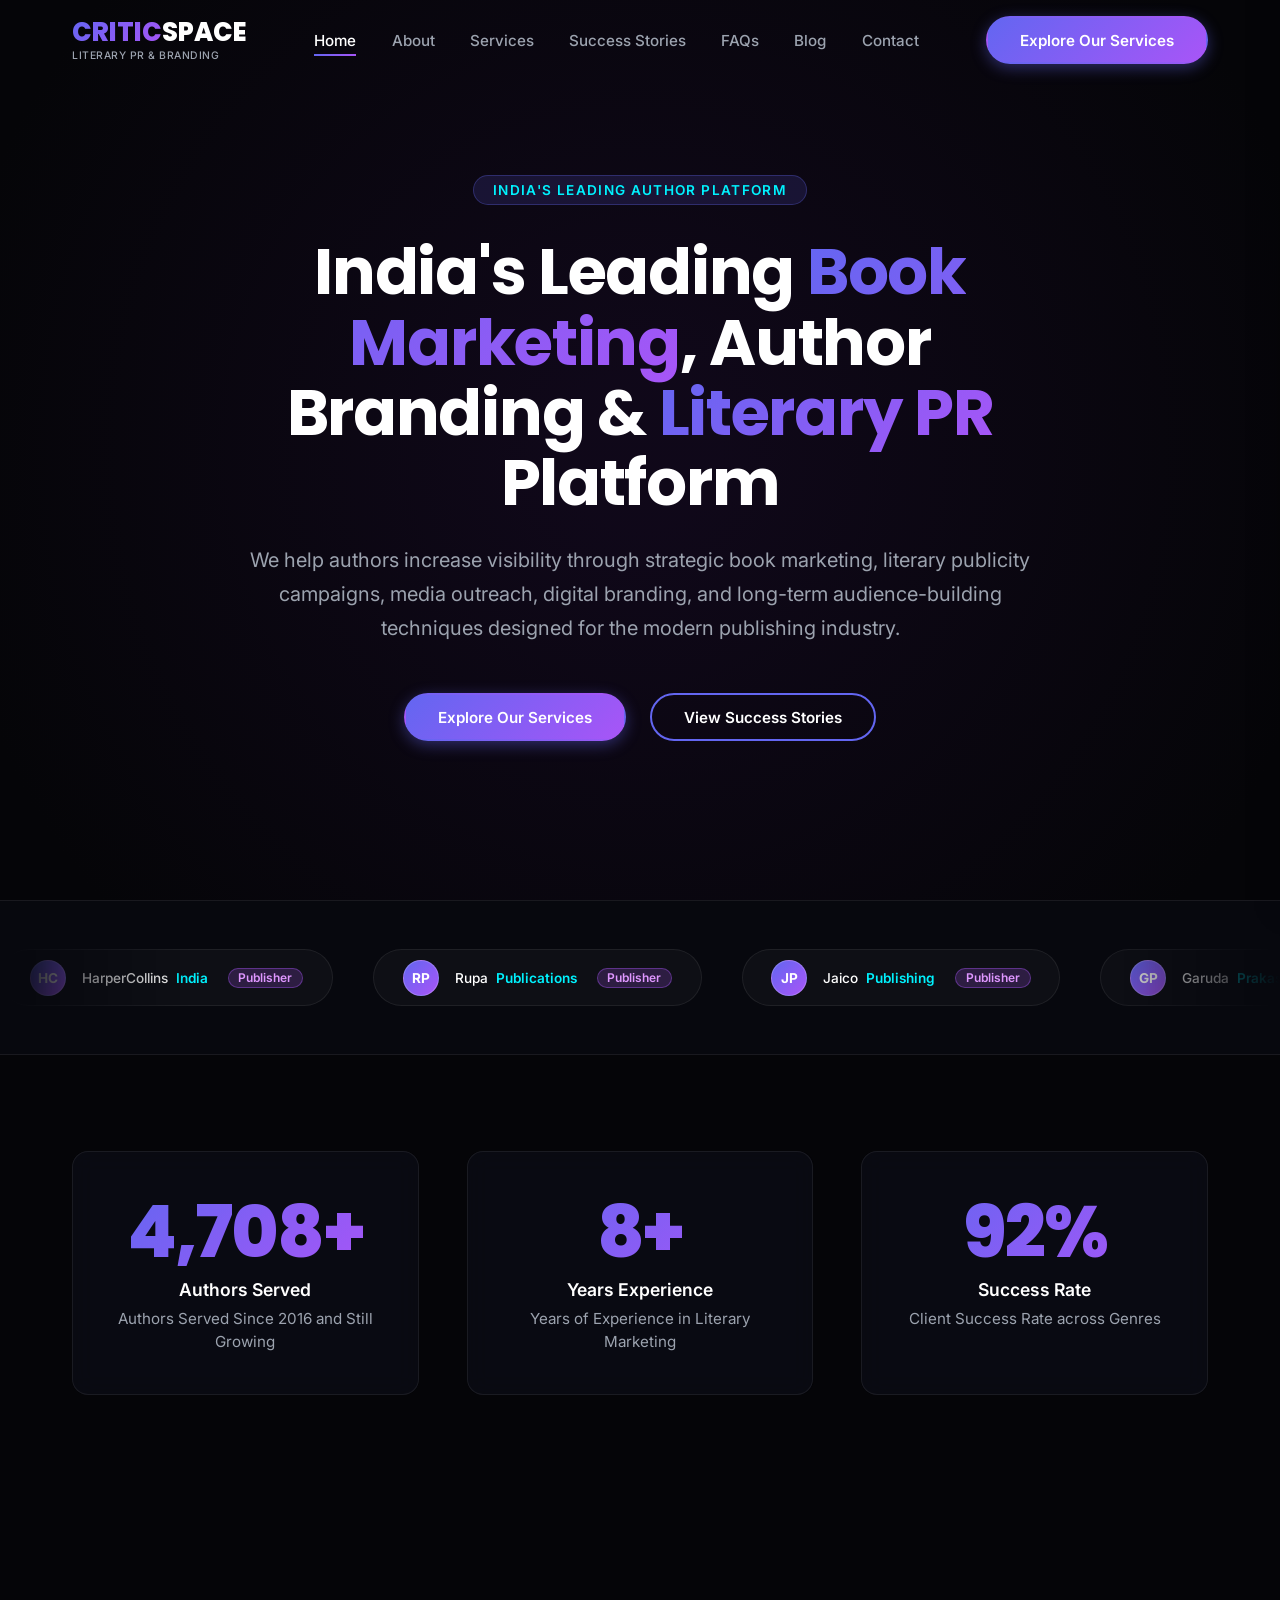
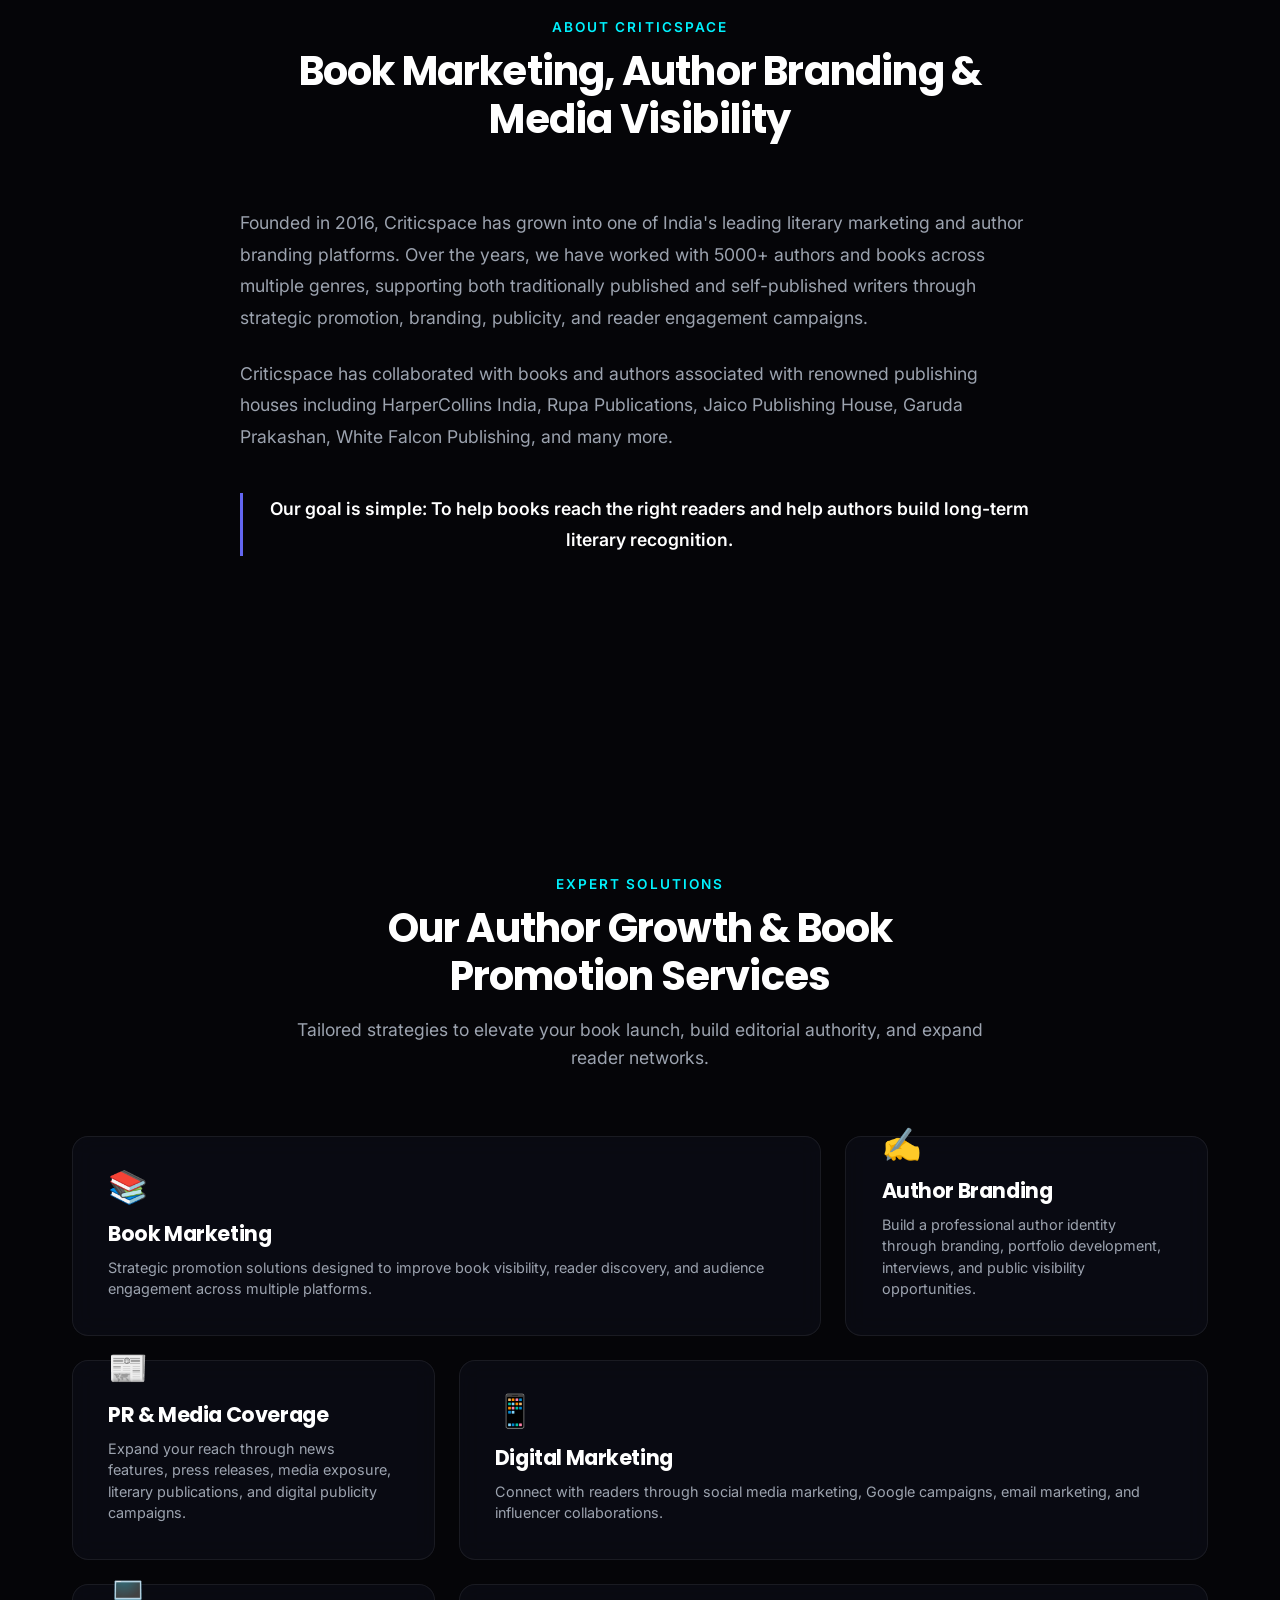
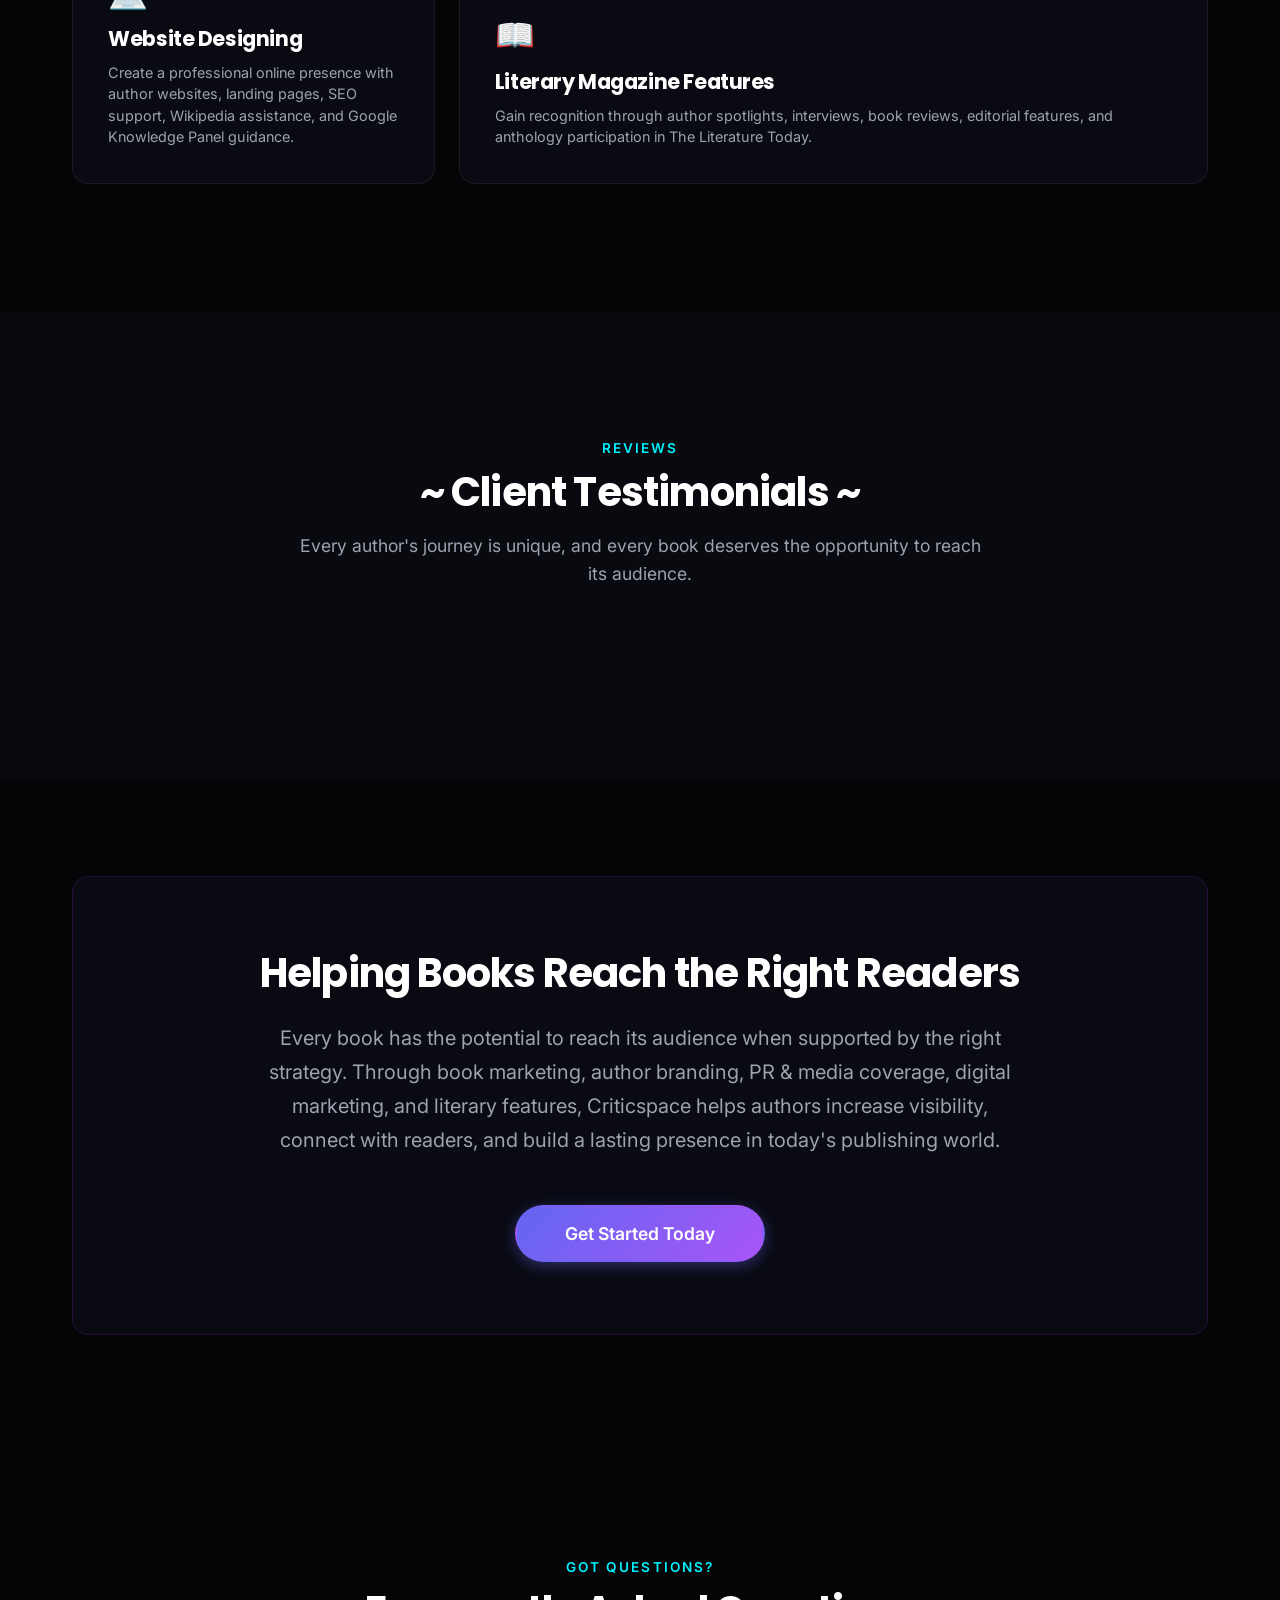
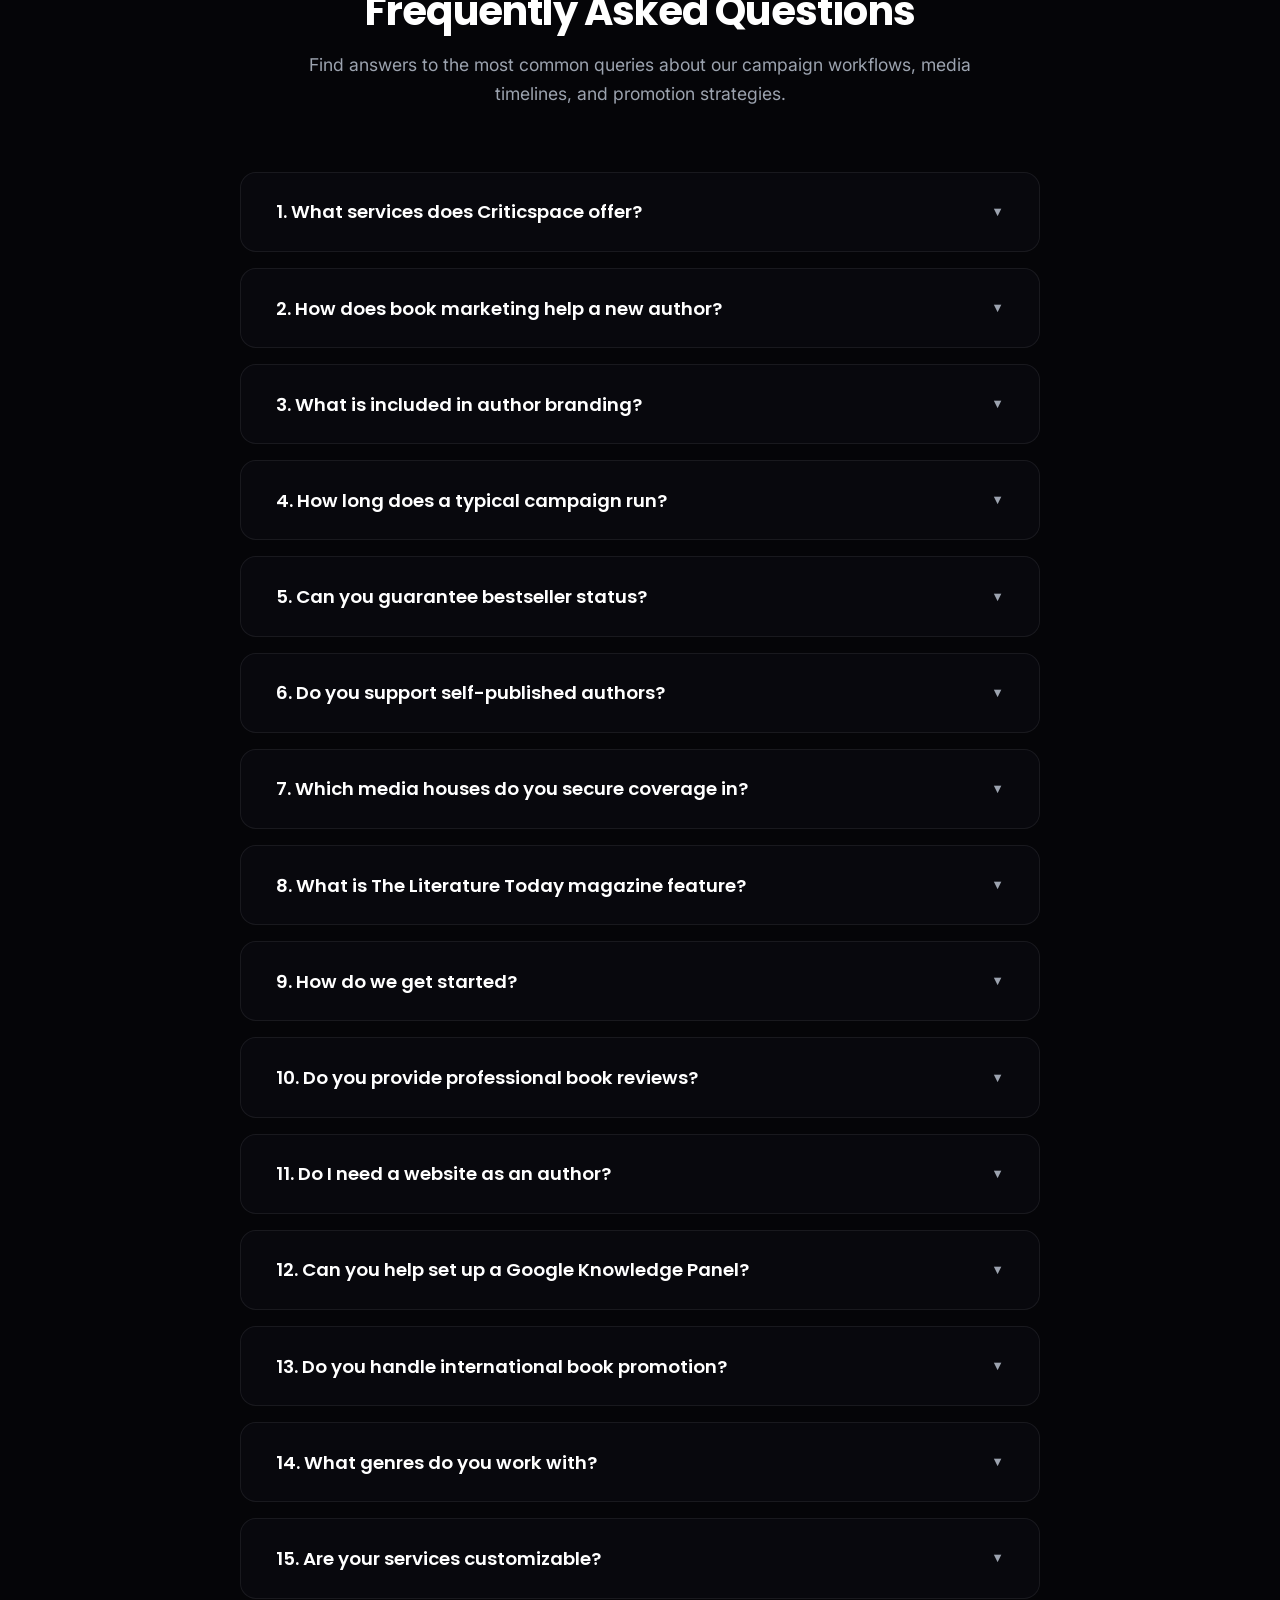
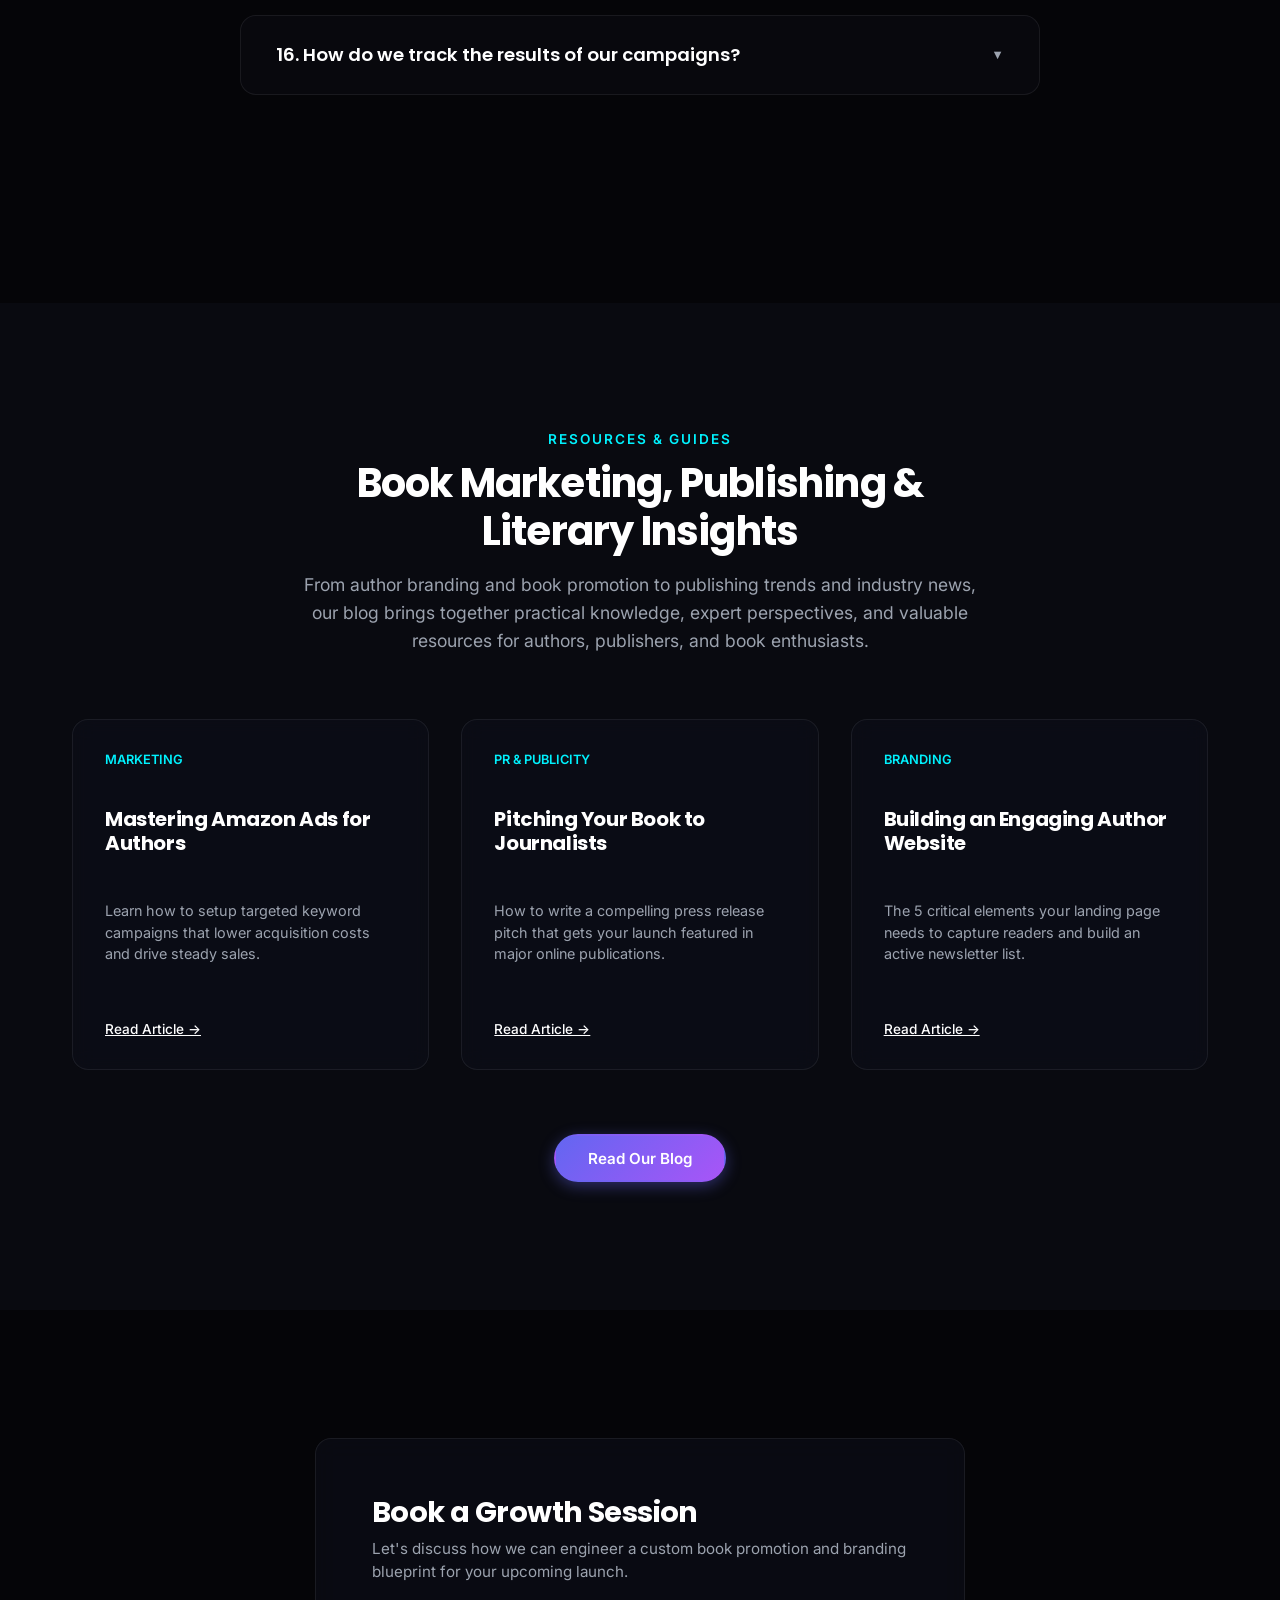
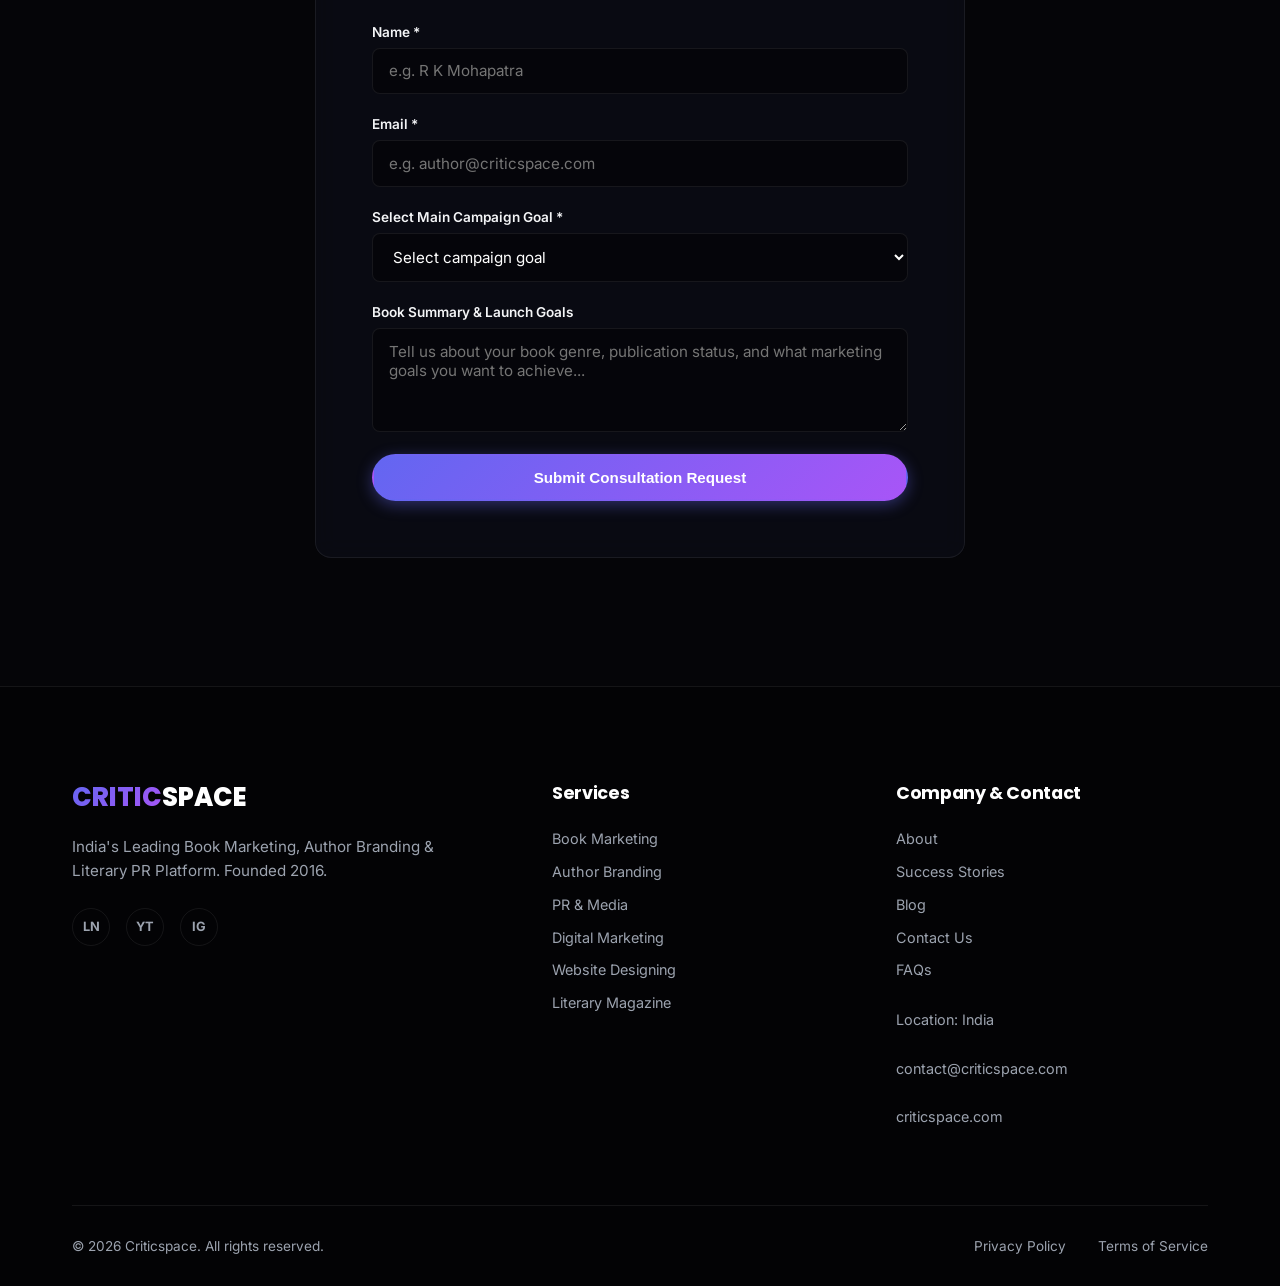
==== commit d226c2e4: "Describe your changes" ====
--- a/index.html
+++ b/index.html
@@ -556,12 +556,12 @@
                     <div class="vv-footer-col">
                         <h4>Services</h4>
                         <ul>
-                            <li><a href="#services">Book Marketing</a></li>
-                            <li><a href="#services">Author Branding</a></li>
-                            <li><a href="#services">PR & Media</a></li>
-                            <li><a href="#services">Digital Marketing</a></li>
-                            <li><a href="#services">Website Designing</a></li>
-                            <li><a href="#services">Literary Magazine</a></li>
+                            <li><a href="BookMarketing.html">Book Marketing</a></li>
+                            <li><a href="AuthorBrandling.html">Author Branding</a></li>
+                            <li><a href="PR&Media.html">PR & Media</a></li>
+                            <li><a href="Digital Marketing.html">Digital Marketing</a></li>
+                            <li><a href="Autho design.html">Website Designing</a></li>
+                            <li><a href="Literary.html">Literary Magazine</a></li>
                         </ul>
                     </div>
                     <div class="vv-footer-col">
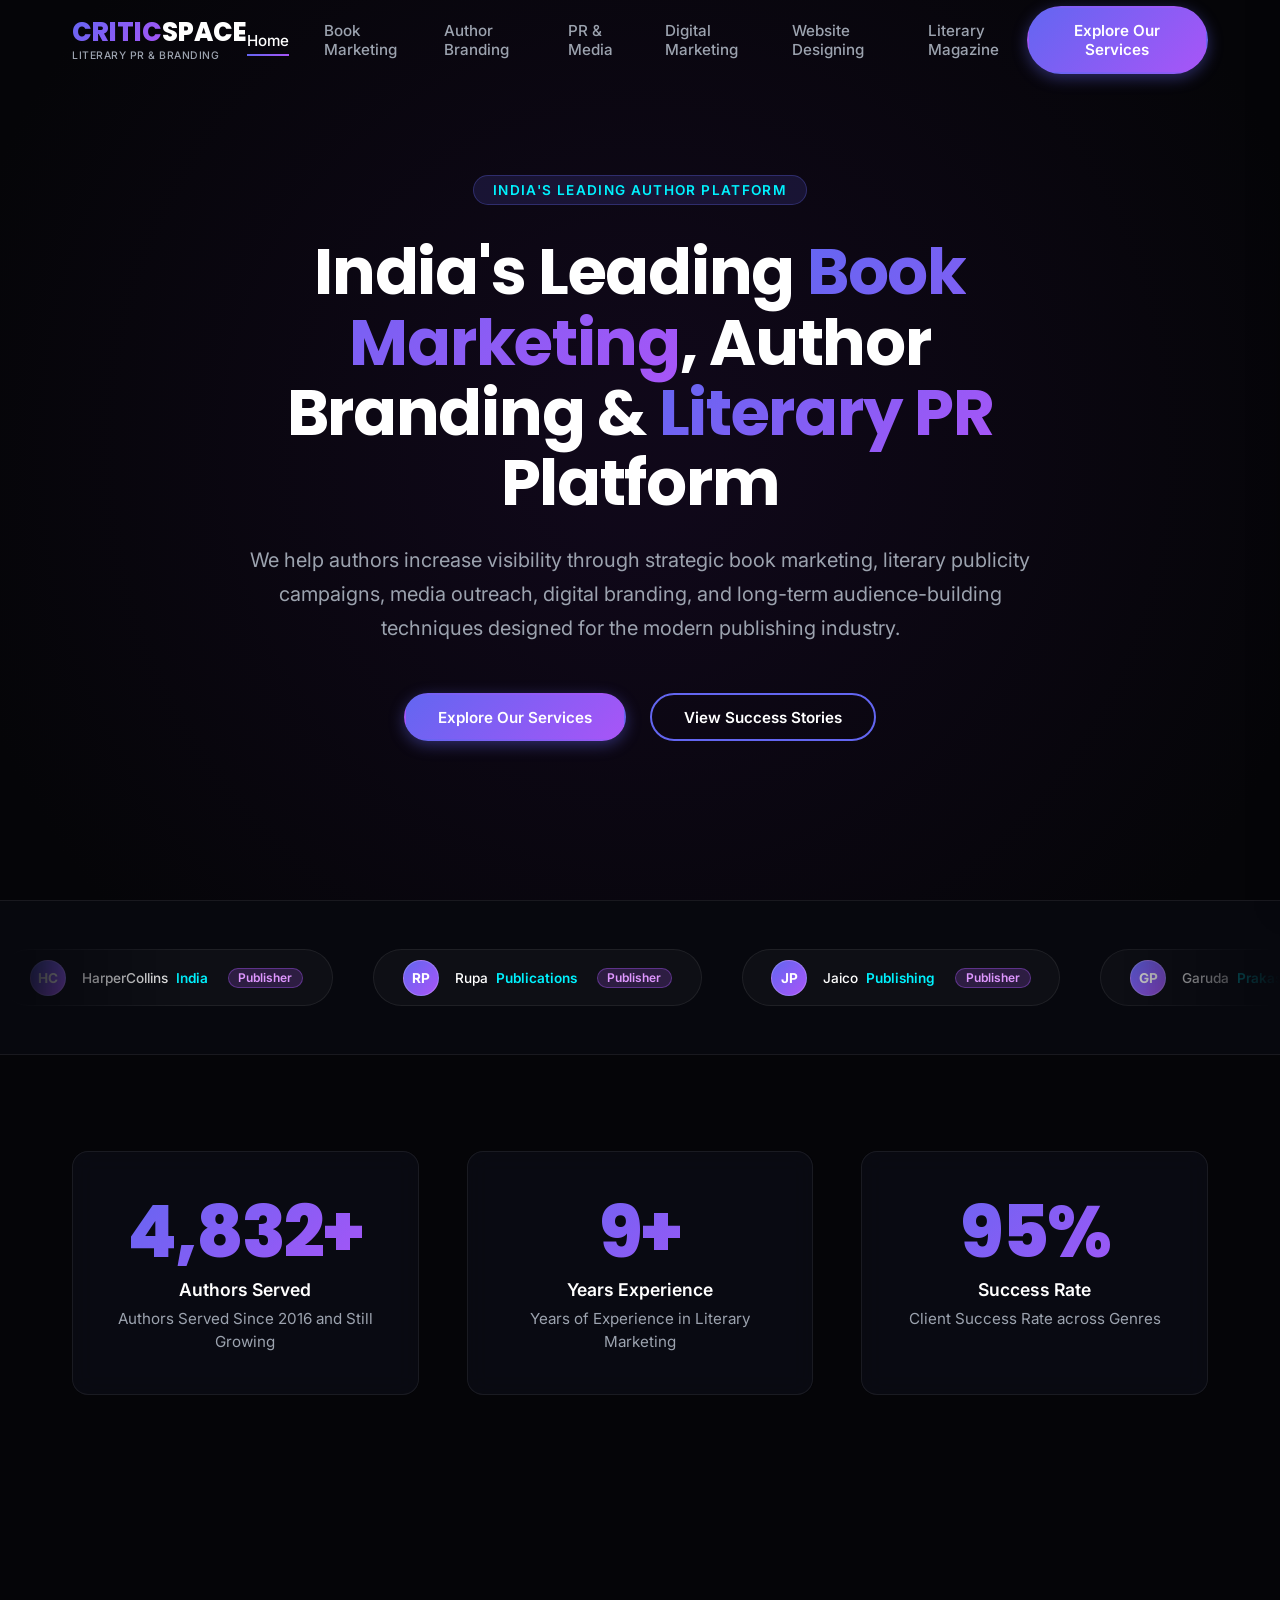
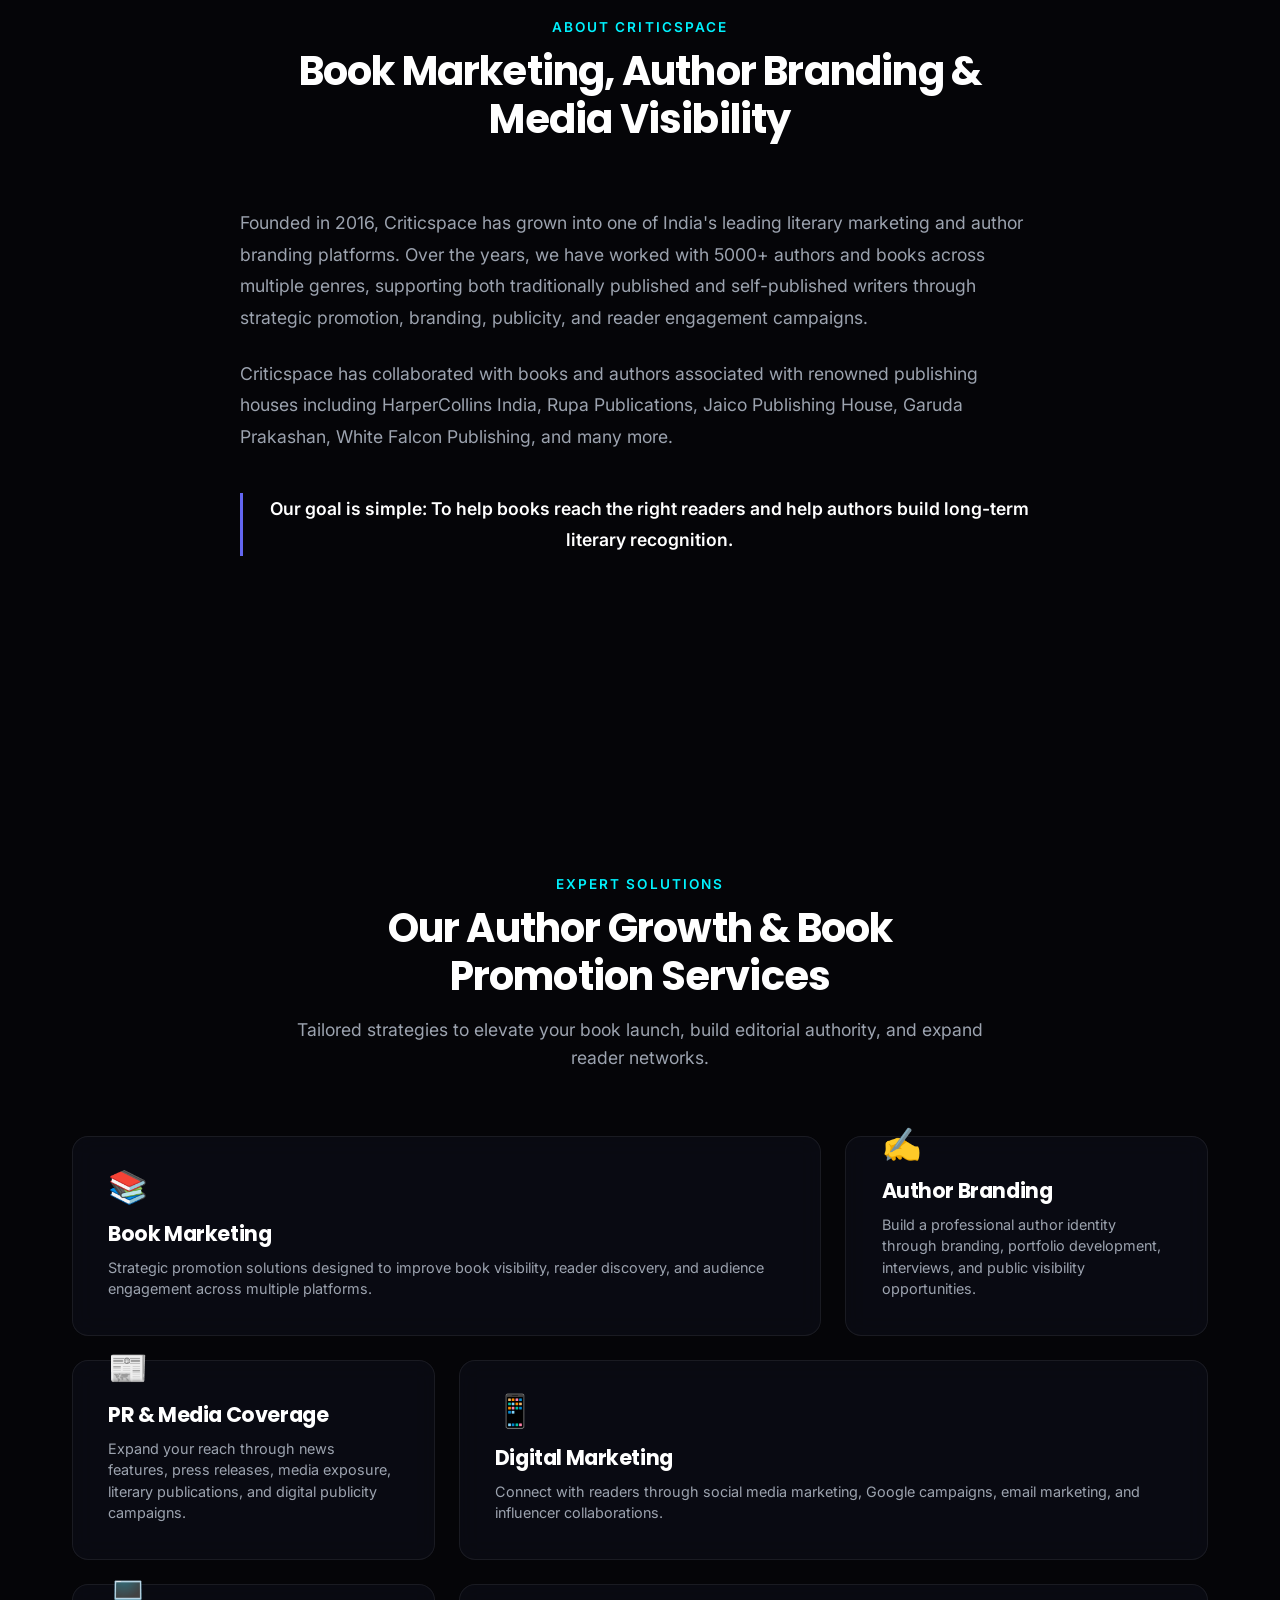
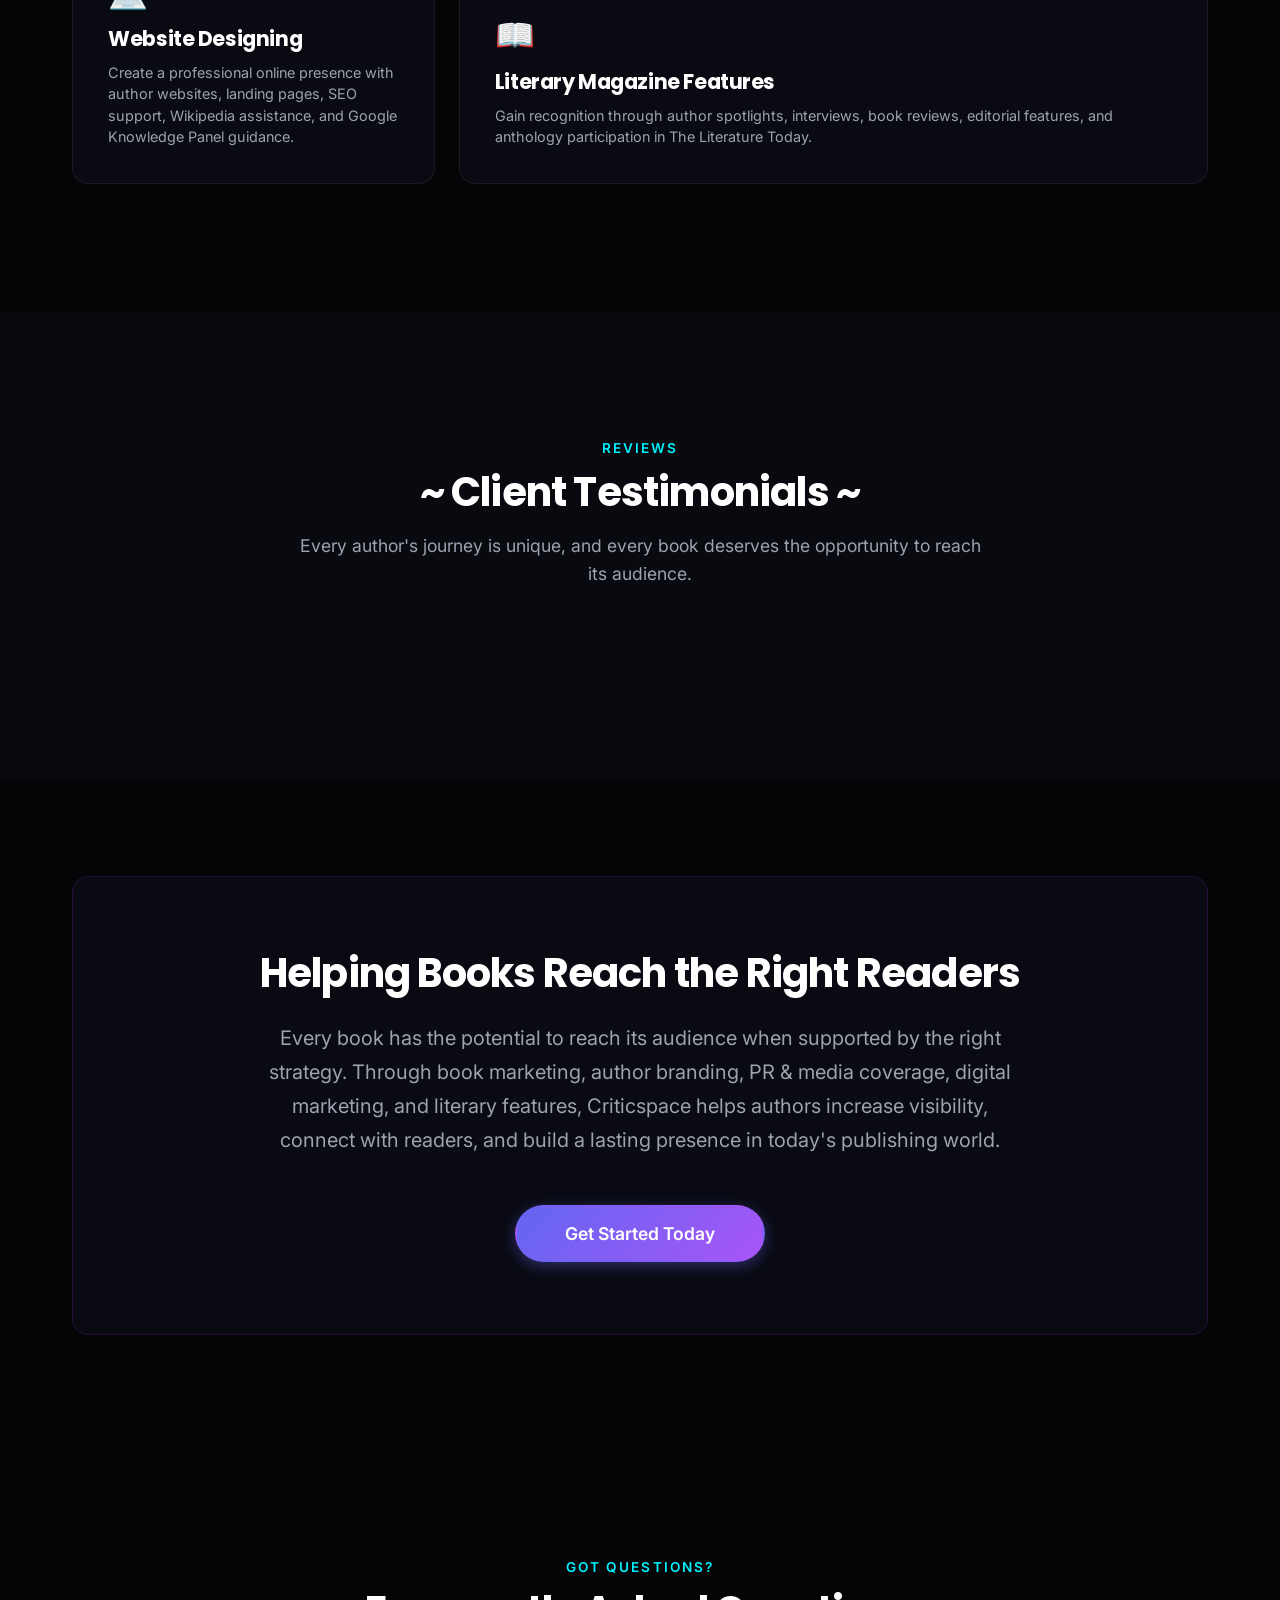
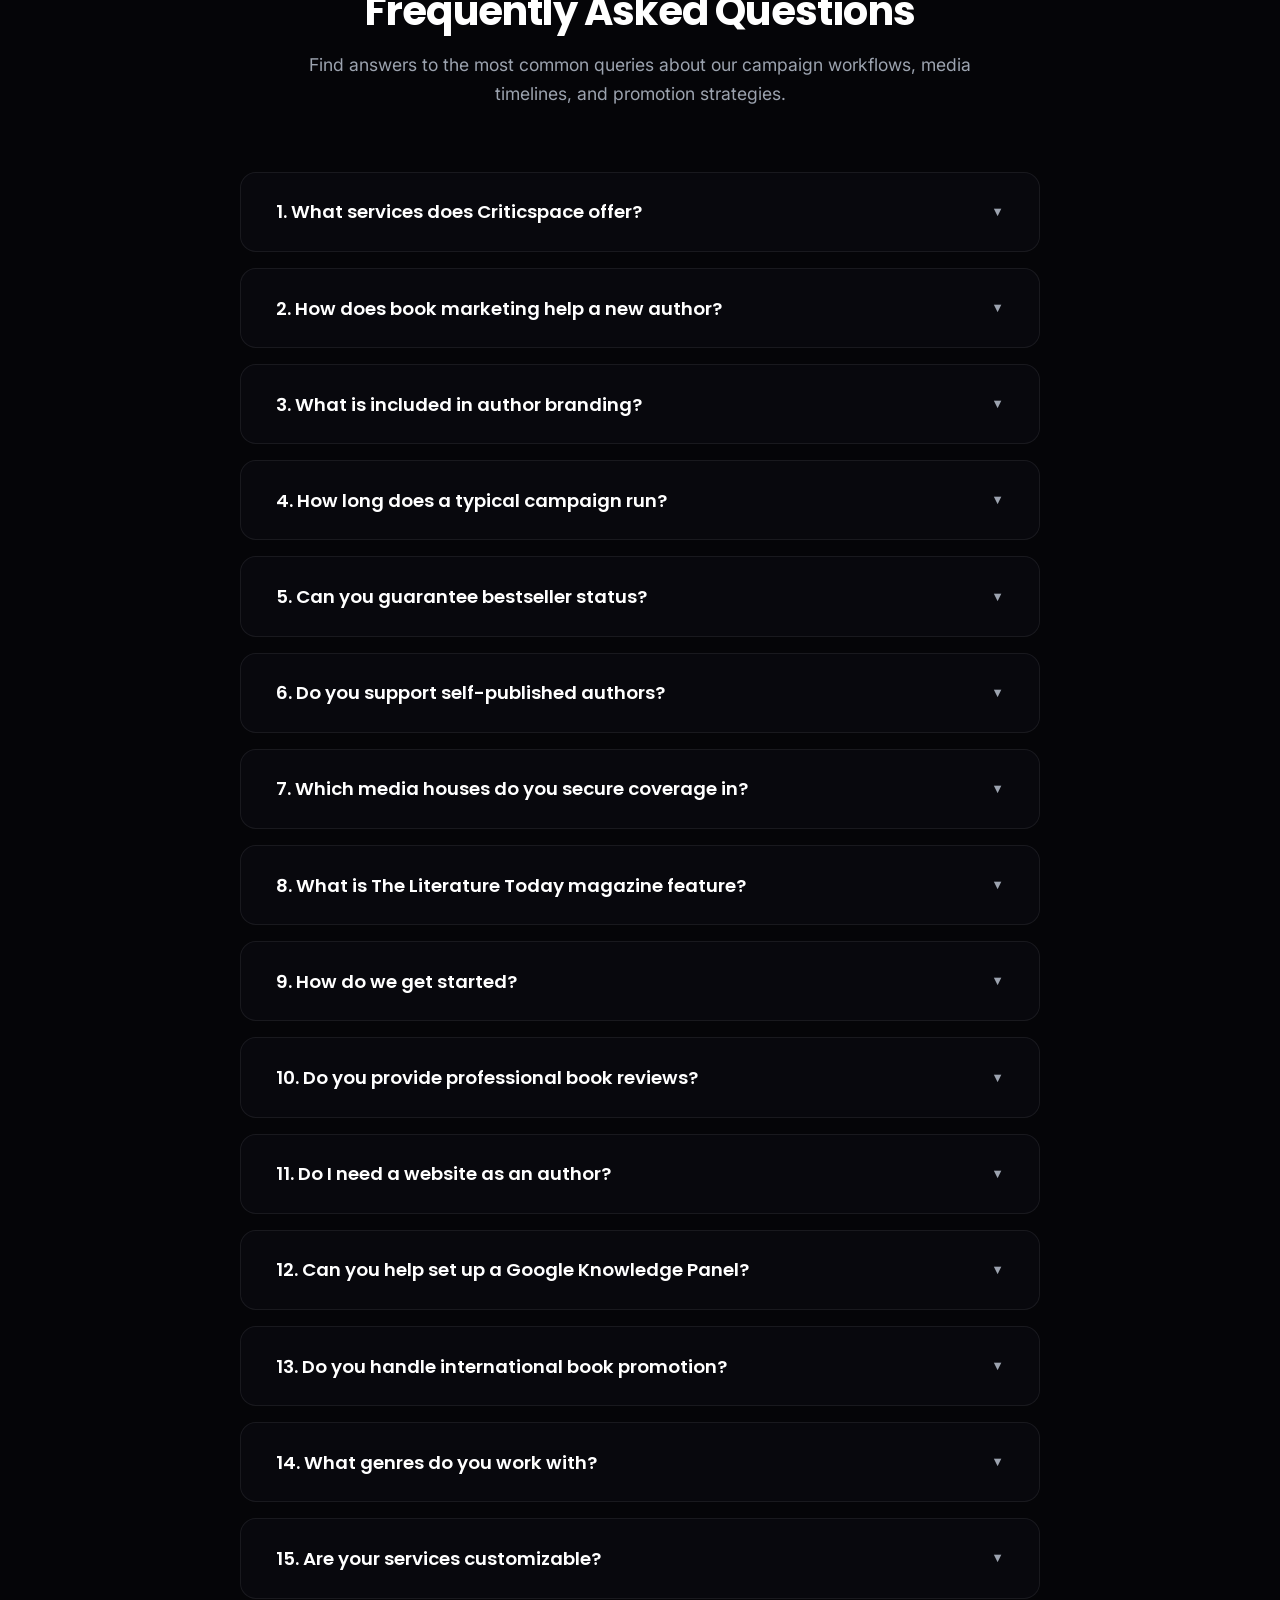
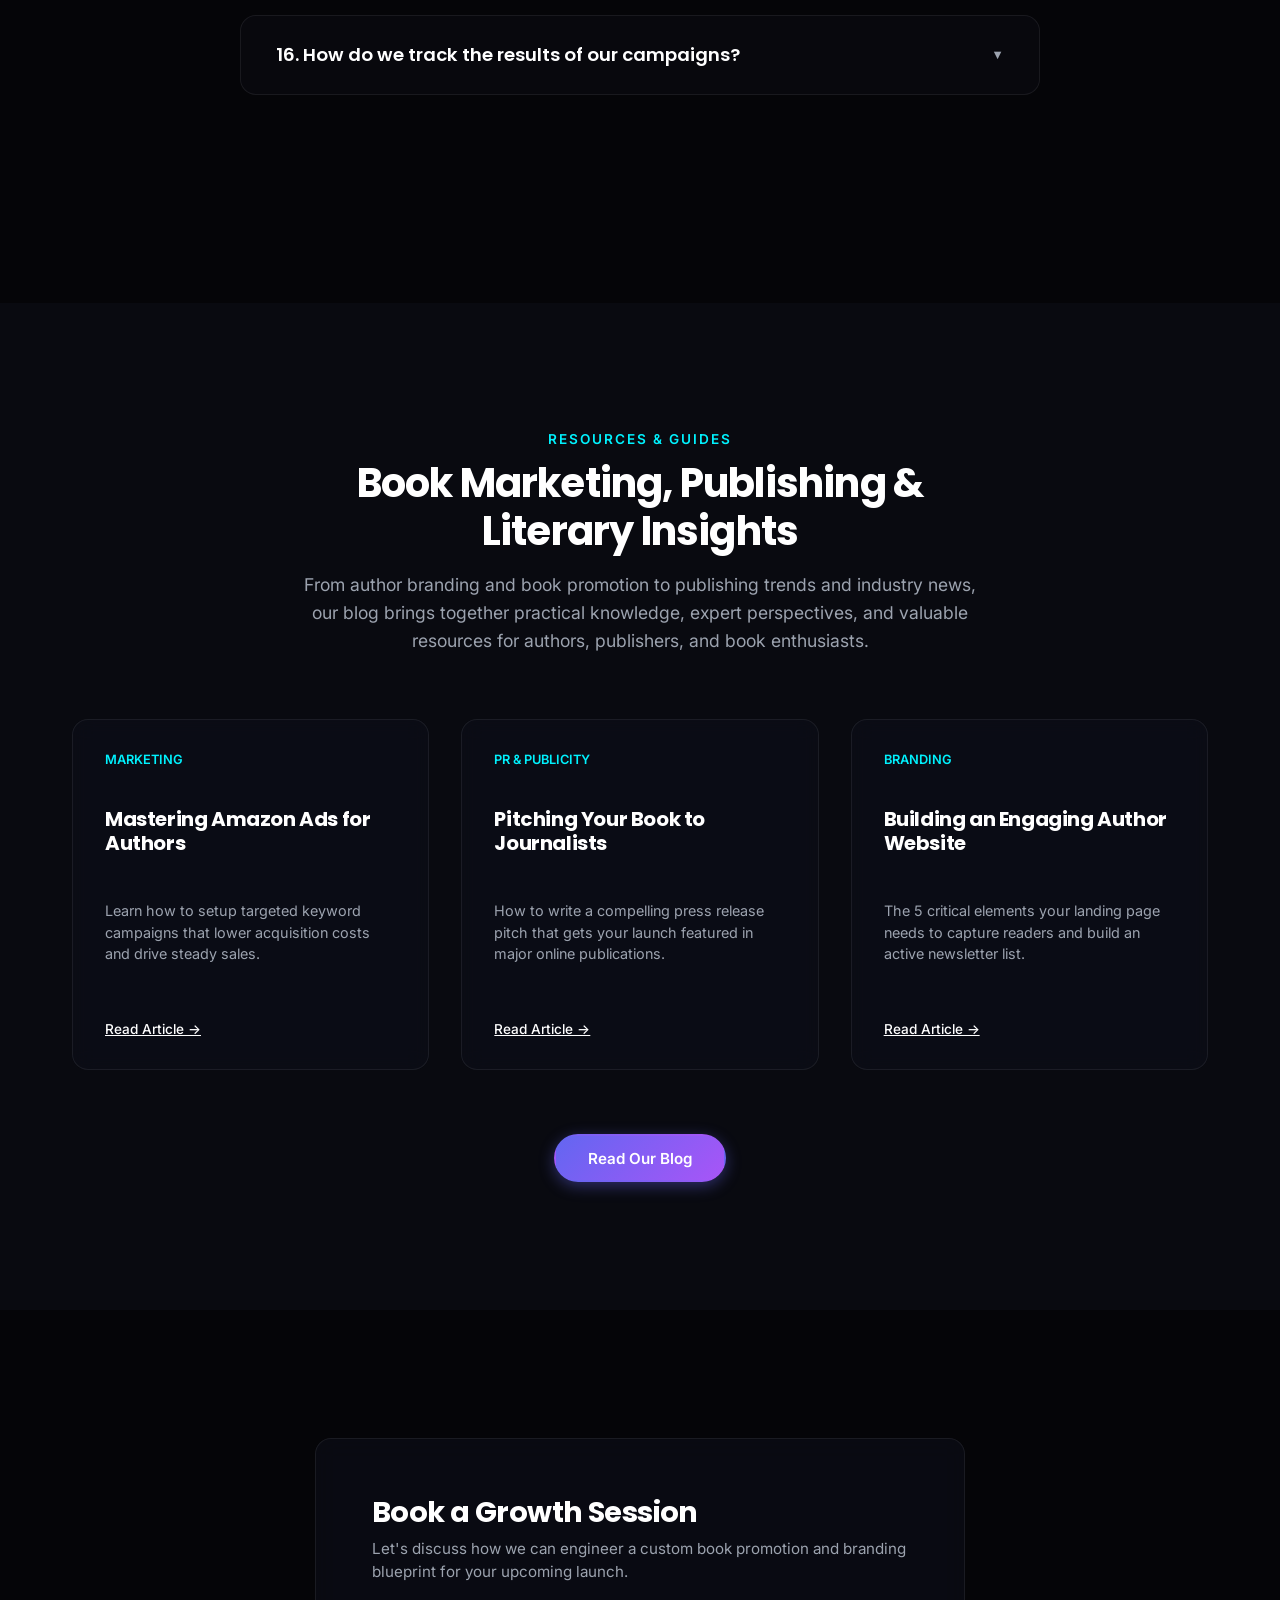
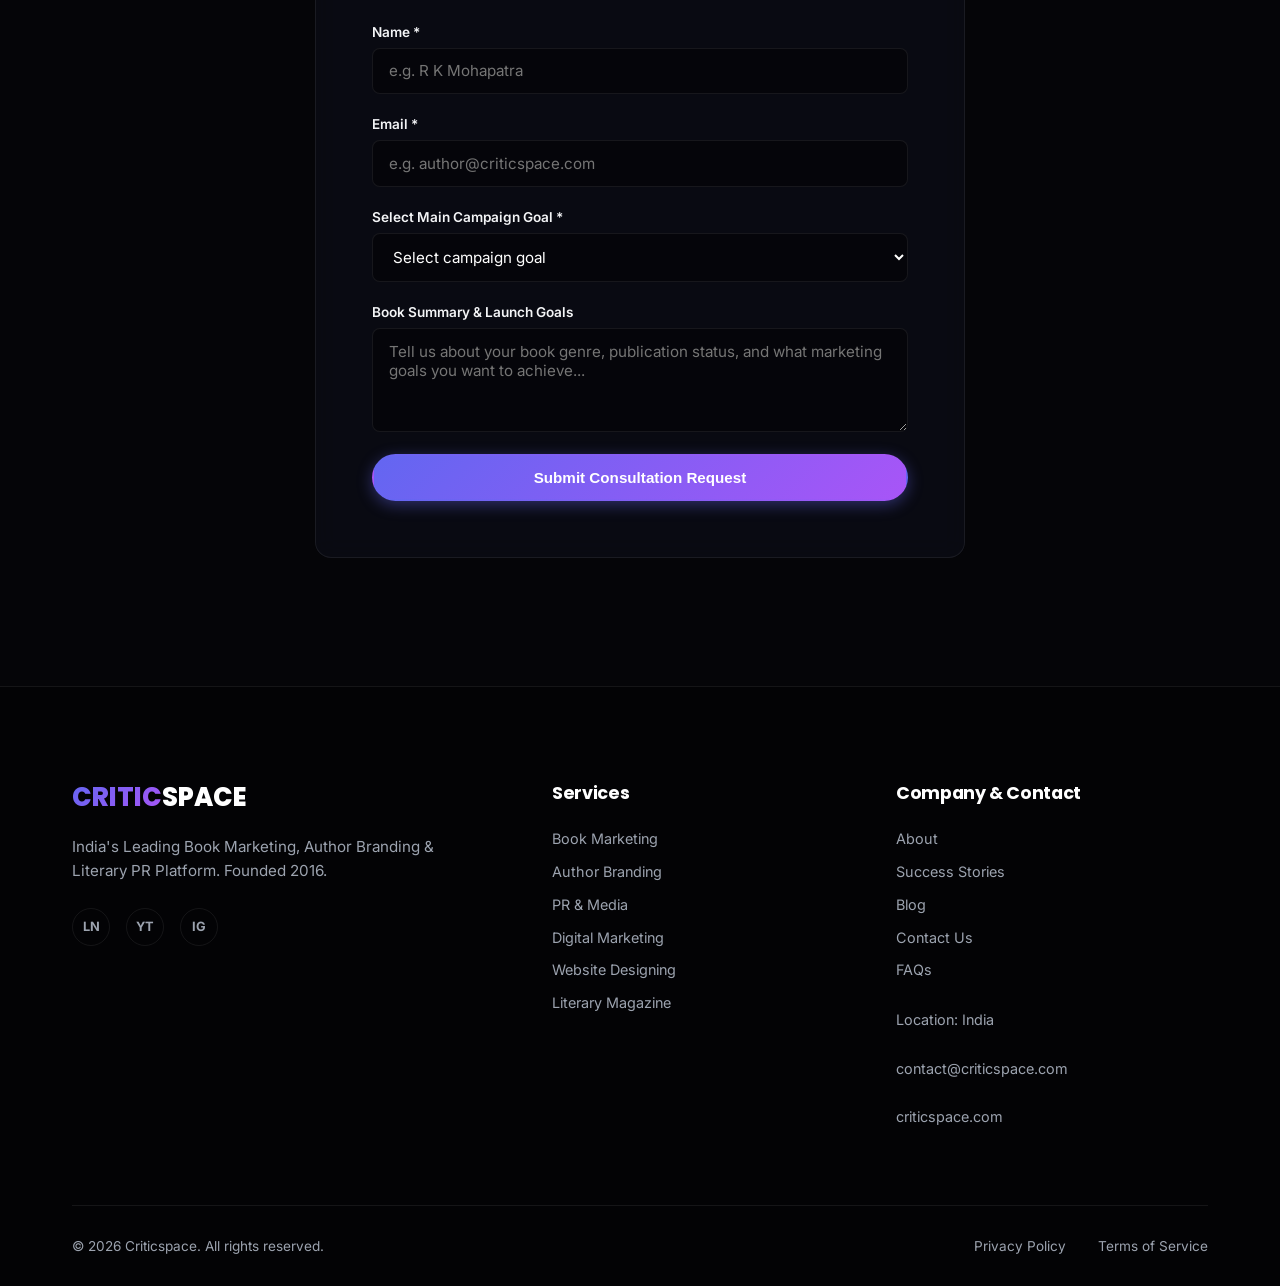
==== commit 0c3296e6: "new changes" ====
--- a/index.html
+++ b/index.html
@@ -28,12 +28,12 @@
             
             <nav class="vv-nav-menu" id="nav-menu">
                 <a href="#hero" class="is-active">Home</a>
-                <a href="#about">About</a>
-                <a href="#services">Services</a>
-                <a href="#success-stories">Success Stories</a>
-                <a href="#faq">FAQs</a>
-                <a href="#blog">Blog</a>
-                <a href="#contact-section">Contact</a>
+                <a href="BookMarketing.html">Book Marketing</a>
+                <a href="AuthorBrandling.html">Author Branding</a>
+                <a href="PR&Media.html">PR & Media</a>
+                <a href="Digital Marketing.html">Digital Marketing</a>
+                <a href="Autho design.html">Website Designing</a>
+                <a href="Literary.html">Literary Magazine</a>
             </nav>
 
             <div class="vv-nav-cta">
--- a/styles.css
+++ b/styles.css
@@ -50,6 +50,15 @@
 body {
     overflow-x: hidden;
     position: relative;
+    /* [ADDED FOR RESPONSIVENESS] Prevent page-level horizontal overflow */
+    word-wrap: break-word;
+    overflow-wrap: break-word;
+}
+
+/* [ADDED FOR RESPONSIVENESS] Ensure all text wraps properly without clipping on narrow screens */
+h1, h2, h3, h4, h5, h6, p, a, span, button, li, label {
+    overflow-wrap: break-word;
+    word-wrap: break-word;
 }
 
 /* Custom Scrollbar */
@@ -105,6 +114,11 @@
     box-shadow: 0 10px 30px rgba(0, 0, 0, 0.5), 0 0 20px var(--border-glow);
     transform: translateY(-4px);
     background: var(--bg-card-hover);
+}
+
+/* [ADDED FOR RESPONSIVENESS] Ensure card elements never blowout parent containers */
+.vv-glass-card, .vv-bento-card, .vv-stat-card, .vv-step-card, .vv-pricing-card, .vv-contact-card {
+    max-width: 100%;
 }
 
 /* Buttons */
@@ -119,6 +133,10 @@
     cursor: pointer;
     transition: var(--transition);
     border: 2px solid transparent;
+    /* [ADDED FOR RESPONSIVENESS] Prevent button text overflow */
+    max-width: 100%;
+    white-space: normal;
+    text-align: center;
 }
 
 .vv-btn-primary {
@@ -944,6 +962,13 @@
     transform: scale(1.2);
 }
 
+.vv-stepper-dot.is-active {
+    background: var(--accent);
+    border-color: #fff;
+    box-shadow: 0 0 10px var(--accent);
+    transform: scale(1.2);
+}
+
 .vv-stepper-cta-btn {
     font-size: 0.85rem;
     font-weight: 700;
@@ -1407,6 +1432,9 @@
     font-family: inherit;
     font-size: 0.95rem;
     transition: var(--transition);
+    /* [ADDED FOR RESPONSIVENESS] Ensure form elements don't blowout layouts */
+    width: 100%;
+    max-width: 100%;
 }
 
 .vv-form-group input:focus,
@@ -1457,7 +1485,7 @@
 }
 
 .vv-calendly-block h4 {
-    font-size: 1.1rem;
+    font-size: 1.15rem;
     color: #fff;
     margin-bottom: 1rem;
 }
@@ -1612,6 +1640,8 @@
 .vv-footer-legal {
     display: flex;
     gap: 2rem;
+    /* [ADDED FOR RESPONSIVENESS] Enable wrapping for long legal links list */
+    flex-wrap: wrap;
 }
 
 .vv-footer-legal a {
@@ -1632,6 +1662,23 @@
     text-align: center;
     border-top: 1px dashed var(--border-color);
     padding-top: 1.5rem;
+}
+
+/* [ADDED FOR RESPONSIVENESS] Editorial two-column grid support for inner service pages */
+.vv-editorial-grid {
+    display: grid;
+    grid-template-columns: 1fr 1fr;
+    gap: 4rem;
+    align-items: start;
+    margin: 4rem 0;
+}
+
+/* [ADDED FOR RESPONSIVENESS] Related service and media partner grids definitions */
+.vv-related-grid, .vv-media-grid {
+    display: grid;
+    grid-template-columns: repeat(4, 1fr);
+    gap: 1.5rem;
+    margin-top: 3rem;
 }
 
 /* ----------------------------------------------------
@@ -1664,6 +1711,15 @@
     .vv-pricing-card:last-child {
         grid-column: span 2;
     }
+    /* [ADDED FOR RESPONSIVENESS] Adjust footer main columns gap on mid-screens */
+    .vv-footer-main {
+        gap: 3rem;
+        grid-template-columns: 300px 1fr;
+    }
+    /* [ADDED FOR RESPONSIVENESS] Resize service inner grids on tablets */
+    .vv-related-grid, .vv-media-grid {
+        grid-template-columns: repeat(2, 1fr);
+    }
 }
 
 @media (max-width: 900px) {
@@ -1680,6 +1736,10 @@
 }
 
 @media (max-width: 768px) {
+    /* [ADDED FOR RESPONSIVENESS] Scale containers inner horizontal margins on mobile viewports */
+    .vv-container {
+        padding: 0 1.5rem;
+    }
     .vv-hero-title {
         font-size: 2.6rem;
     }
@@ -1704,6 +1764,10 @@
         flex-direction: column;
         align-items: stretch;
         gap: 1.2rem;
+        /* [ADDED FOR RESPONSIVENESS] Disable sticky positioning on mobile device viewports */
+        position: relative;
+        top: 0;
+        margin-bottom: 2rem;
     }
     .vv-stepper-indicator {
         max-width: 100%;
@@ -1730,15 +1794,20 @@
         grid-column: span 1;
     }
     .vv-bento-grid {
-        grid-template-columns: 1fr;
+        grid-template-columns: 1fr !important;
         grid-auto-rows: auto;
     }
     .bento-small, .bento-medium, .bento-large {
-        grid-column: span 1;
-        grid-row: span 1;
+        grid-column: span 1 !important;
+        grid-row: span 1 !important;
     }
     .vv-bento-card {
         min-height: 180px;
+    }
+    /* [ADDED FOR RESPONSIVENESS] Force clean bento grid columns fallback on mobile screen sizes */
+    .vv-bento-grid > * {
+        grid-column: span 1 !important;
+        grid-row: span 1 !important;
     }
     .vv-faq-footer-box {
         flex-direction: column;
@@ -1761,9 +1830,24 @@
         grid-template-columns: 1fr;
         gap: 2.5rem;
     }
+    /* [ADDED FOR RESPONSIVENESS] Stack related and media lists single-column on mobile screen widths */
+    .vv-related-grid, .vv-media-grid {
+        grid-template-columns: 1fr;
+        gap: 1.2rem;
+    }
+    /* [ADDED FOR RESPONSIVENESS] Stack editorial grids for reading comfort */
+    .vv-editorial-grid {
+        grid-template-columns: 1fr;
+        gap: 2rem;
+        margin: 2.5rem 0;
+    }
 }
 
 @media (max-width: 480px) {
+    /* [ADDED FOR RESPONSIVENESS] Narrow padding for small phone viewports */
+    .vv-container {
+        padding: 0 1rem;
+    }
     .vv-hero-title {
         font-size: 2rem;
     }
@@ -1771,6 +1855,9 @@
         flex-direction: column;
         width: 100%;
         gap: 1rem;
+        /* [ADDED FOR RESPONSIVENESS] Center alignments and wrapping */
+        flex-wrap: wrap;
+        justify-content: center;
     }
     .vv-hero-actions .vv-btn {
         width: 100%;
@@ -1792,4 +1879,18 @@
     .vv-trust-actions .vv-btn {
         width: 100%;
     }
+    /* [ADDED FOR RESPONSIVENESS] Stack FAQ footer buttons vertically on narrow viewports */
+    .vv-faq-footer-actions {
+        flex-direction: column;
+        width: 100%;
+        gap: 0.8rem;
+    }
+    .vv-faq-footer-actions .vv-btn {
+        width: 100%;
+    }
+    /* [ADDED FOR RESPONSIVENESS] Narrow gap for footer legal section on small viewports */
+    .vv-footer-legal {
+        gap: 1rem 1.5rem;
+        justify-content: center;
+    }
 }
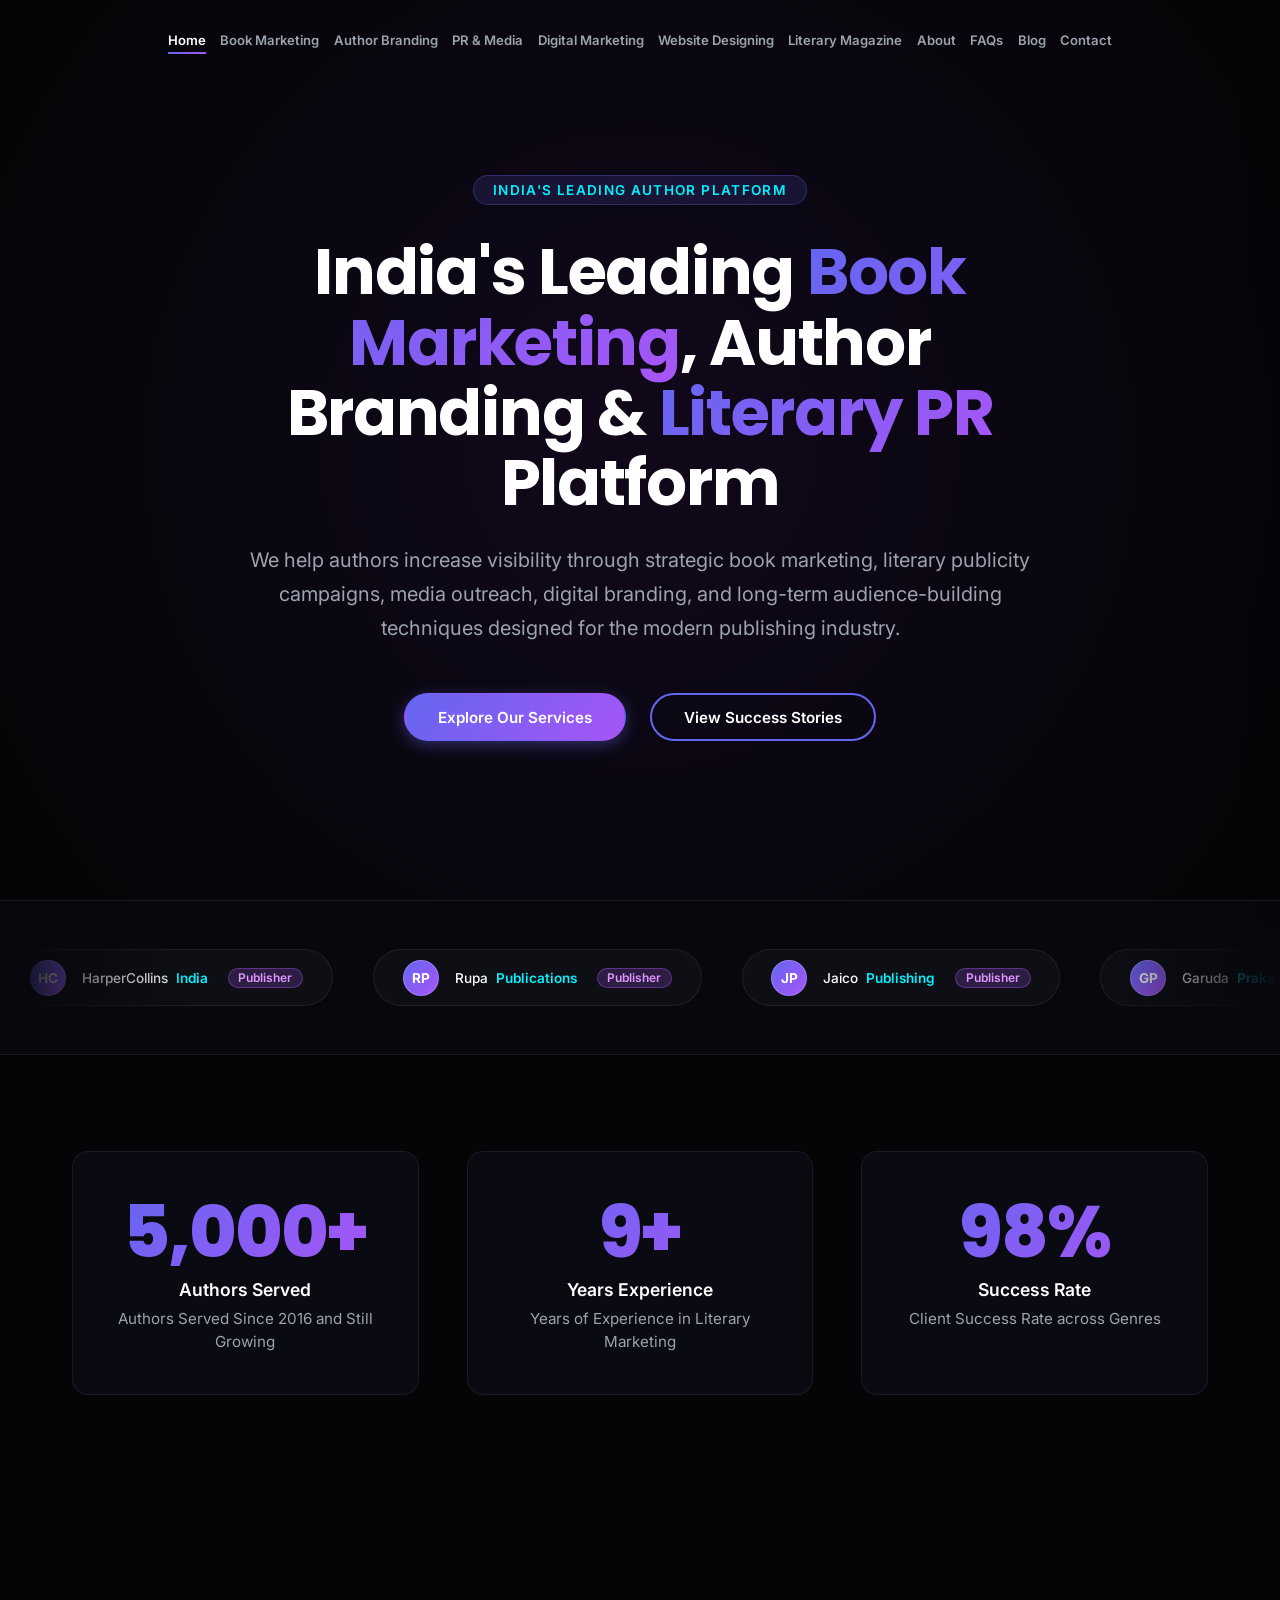
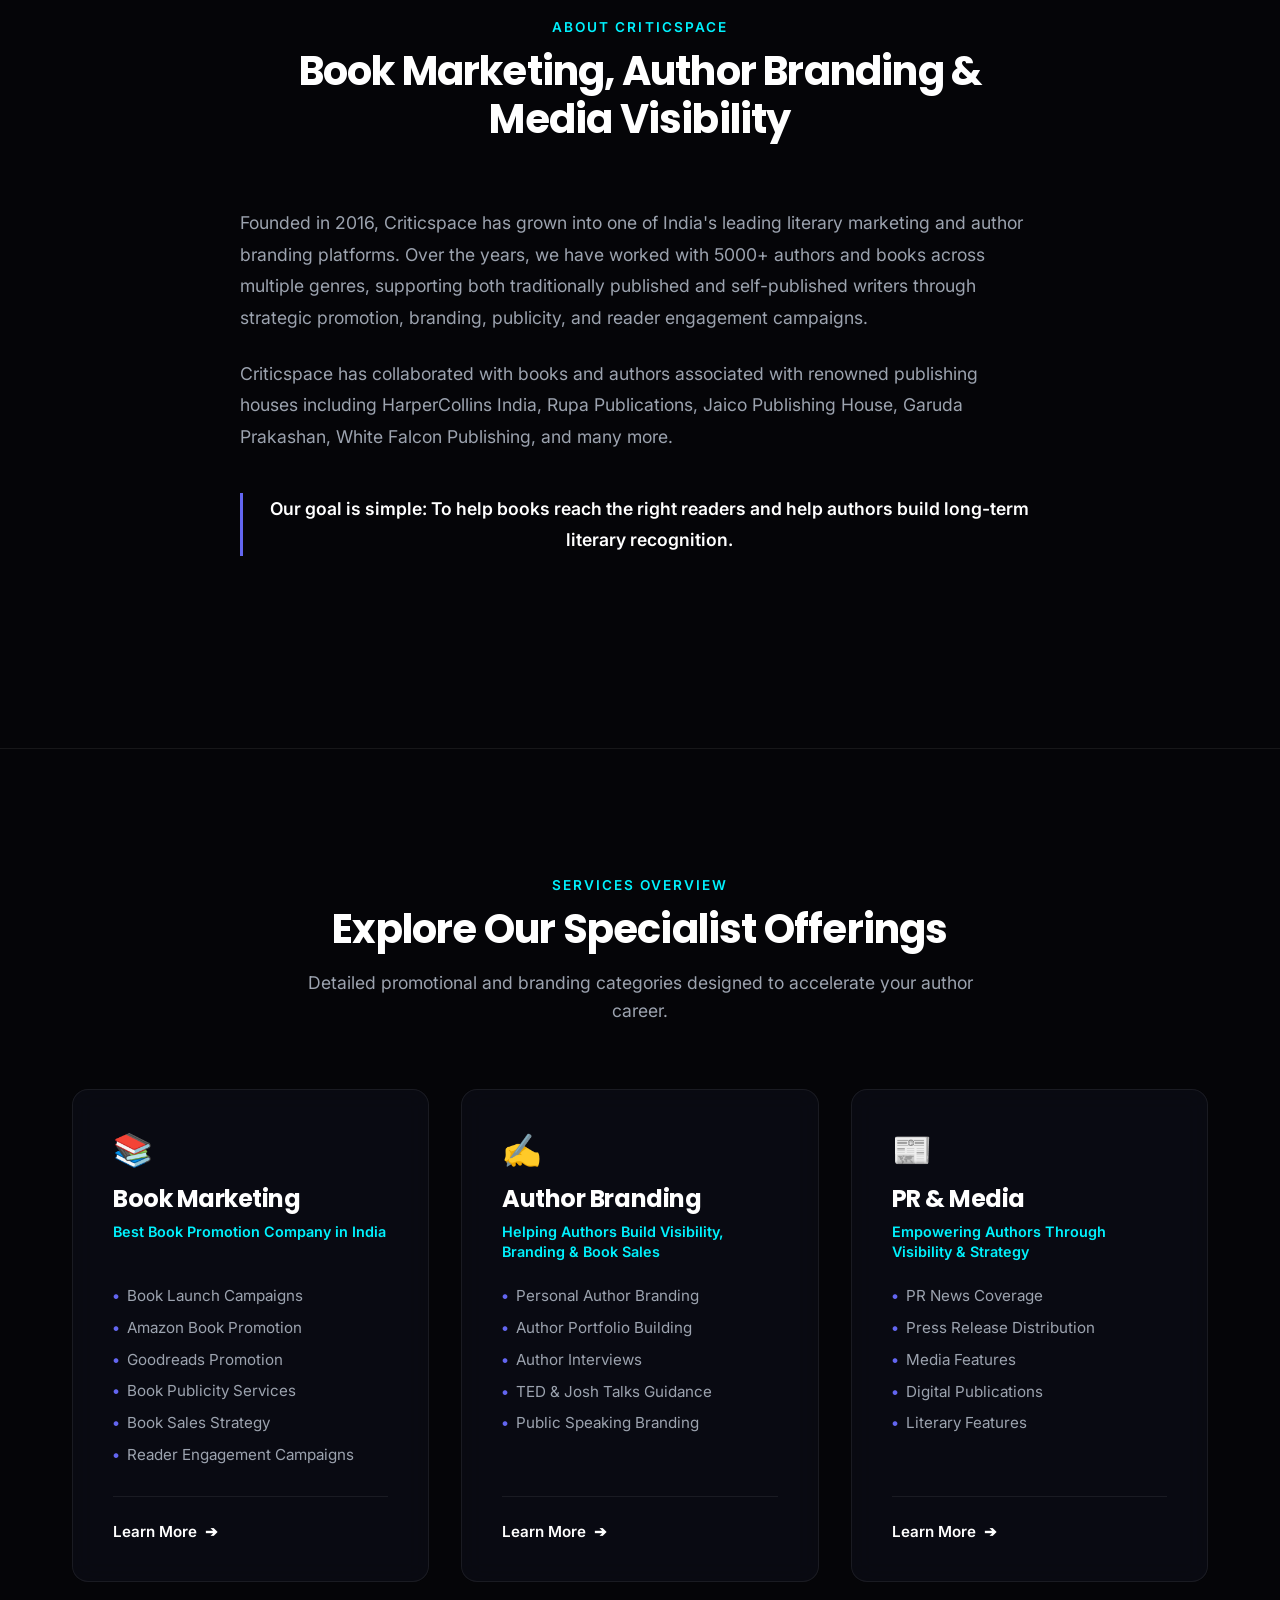
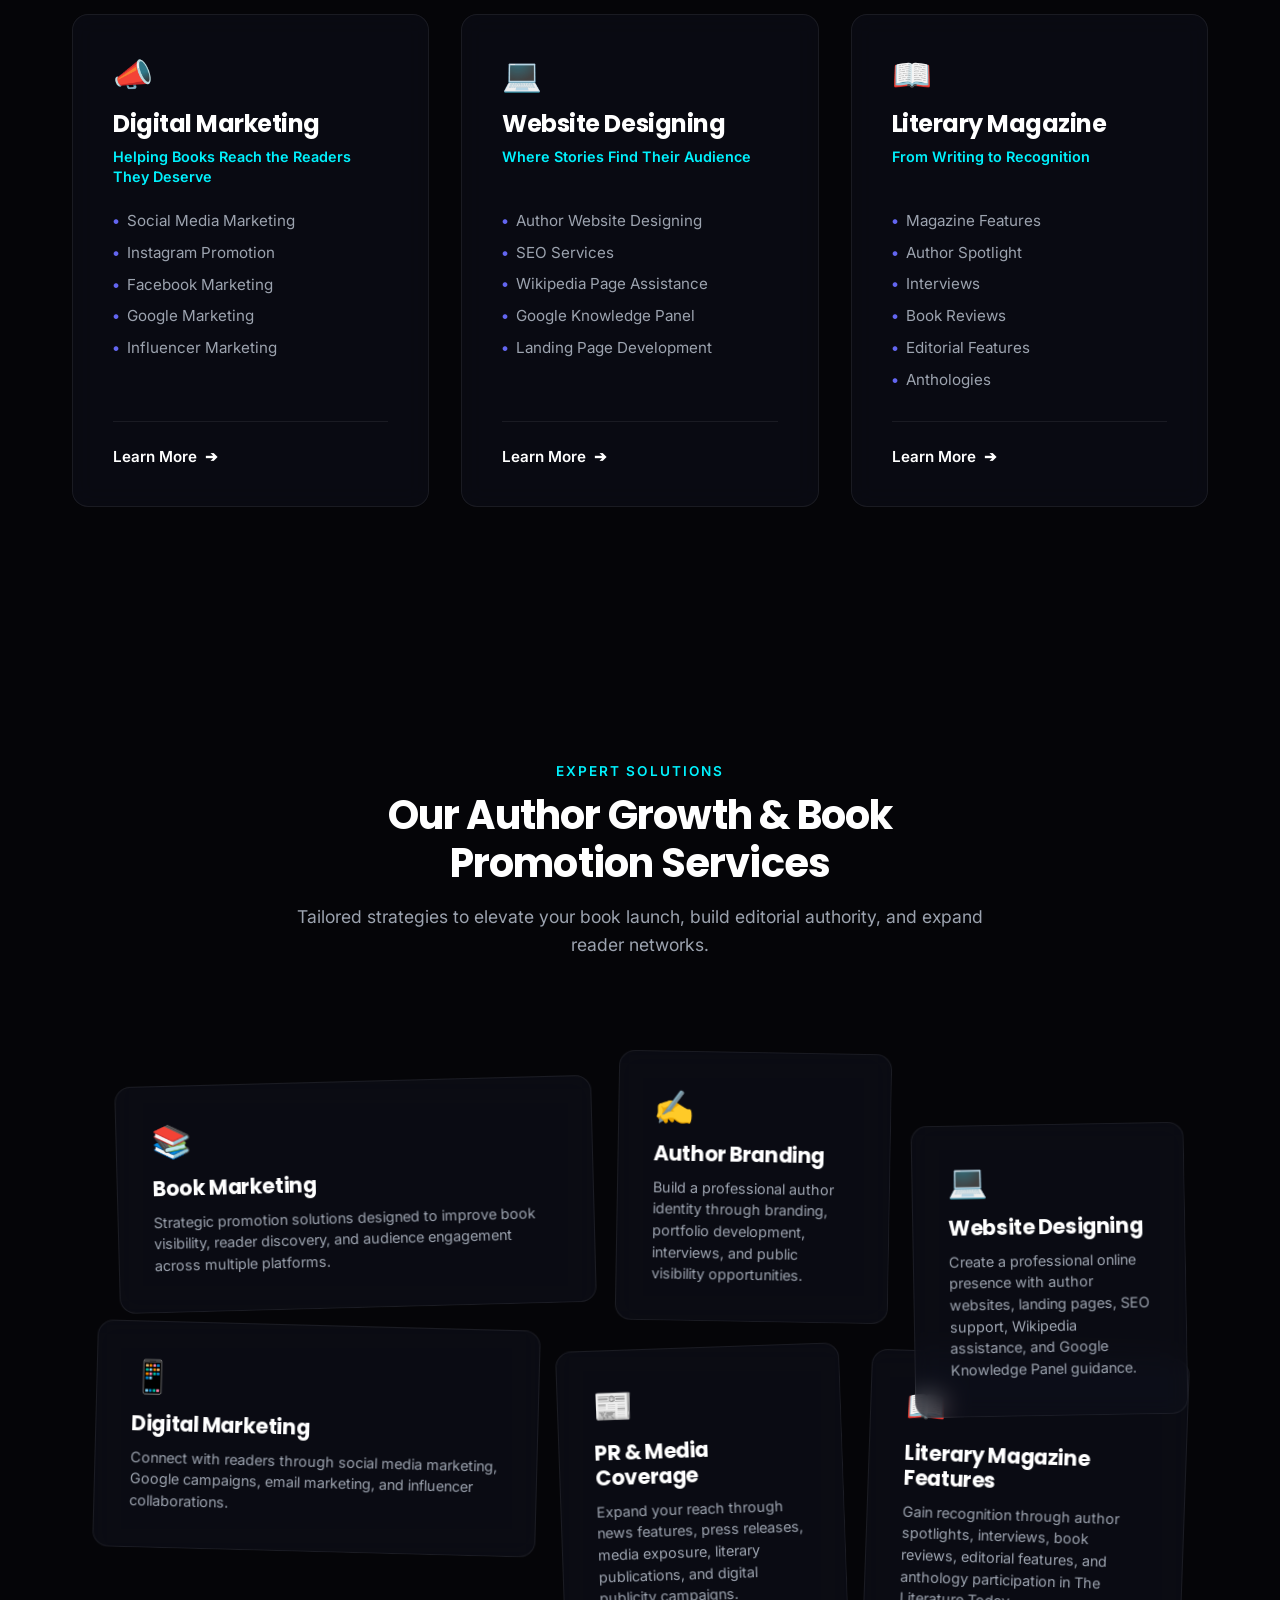
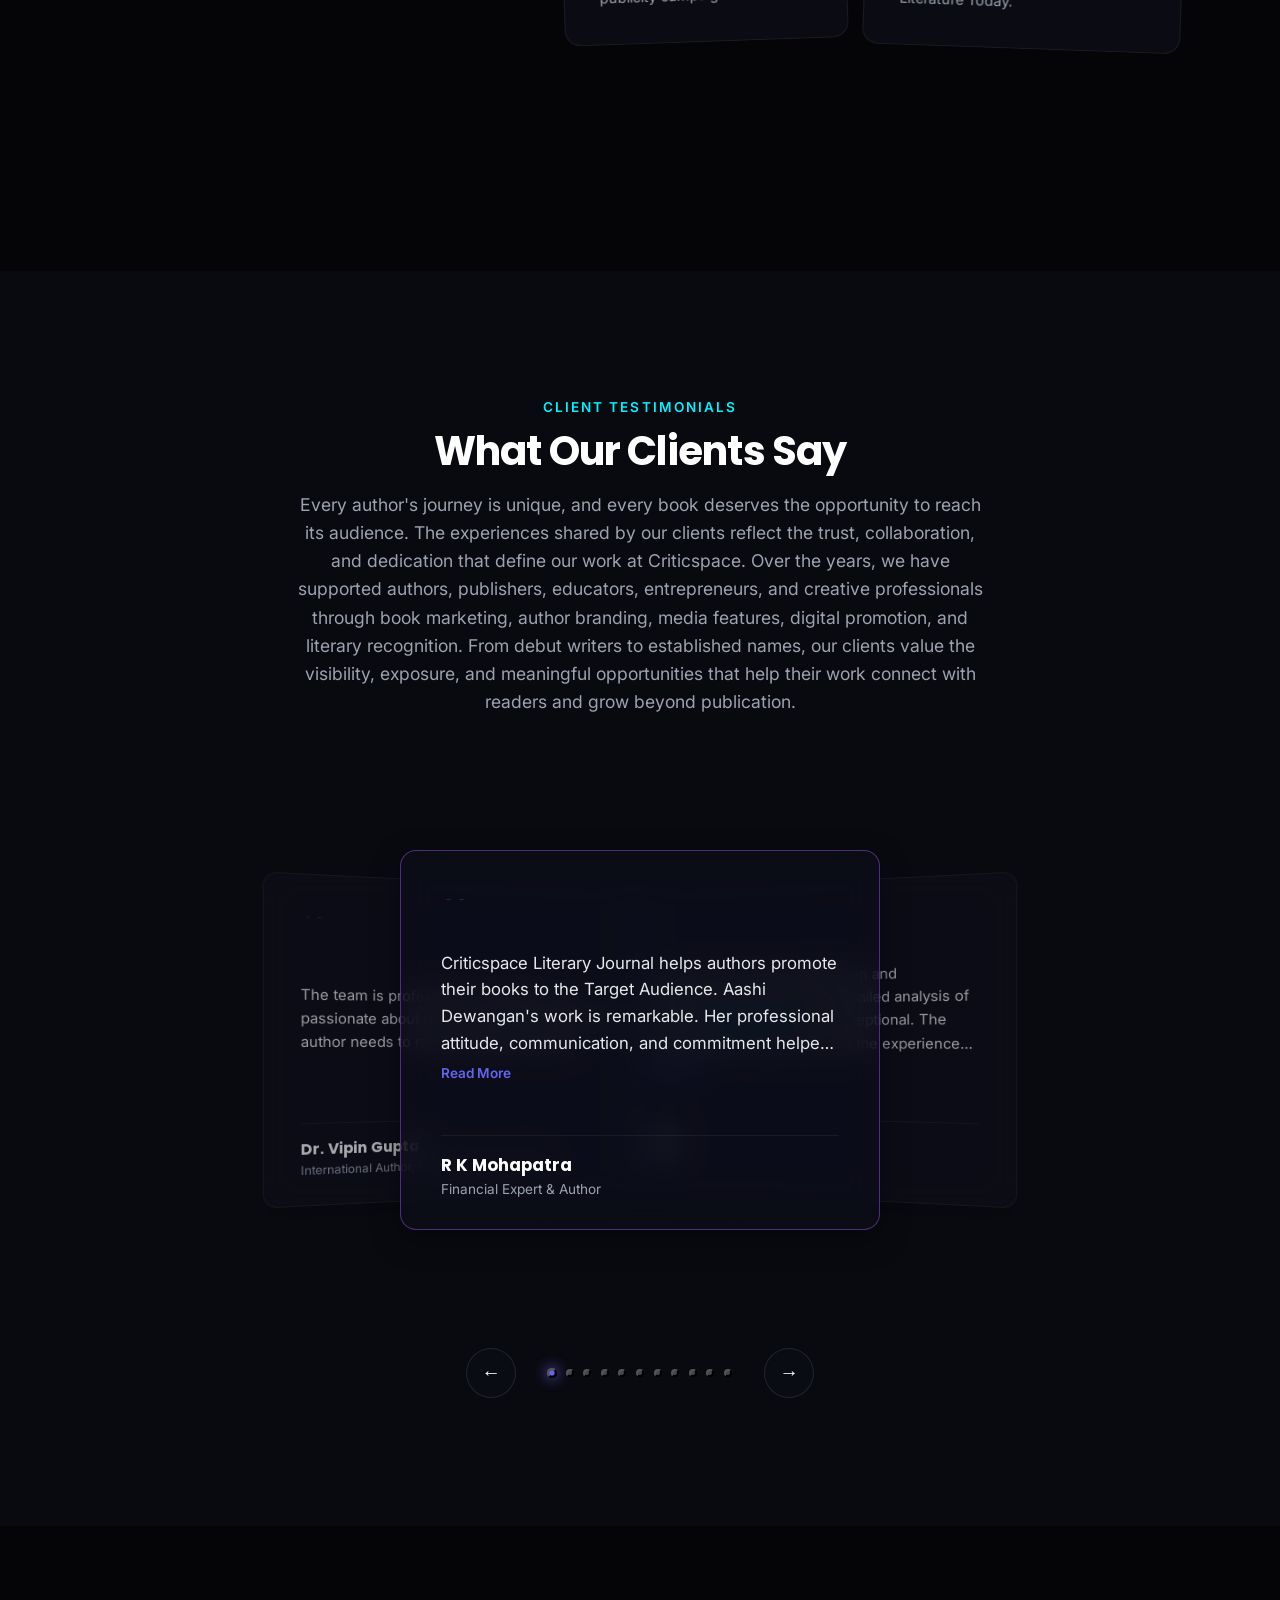
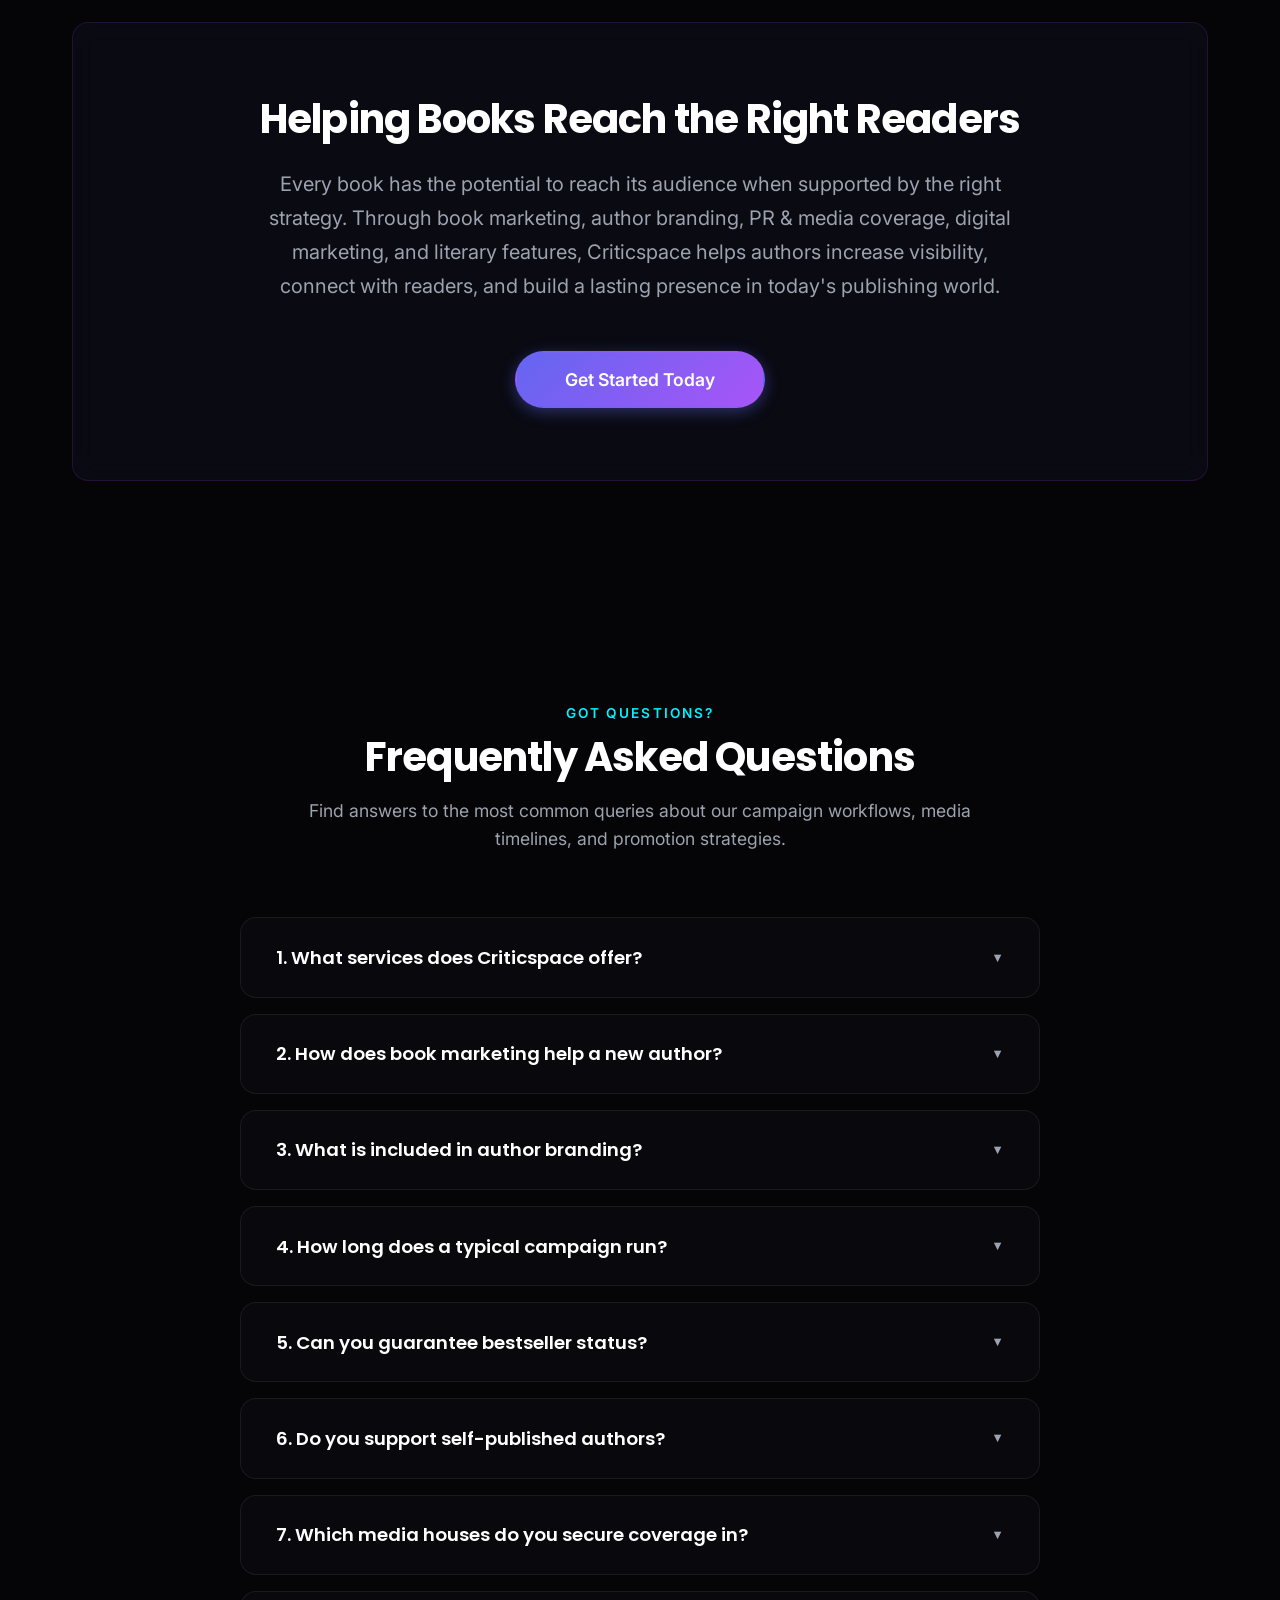
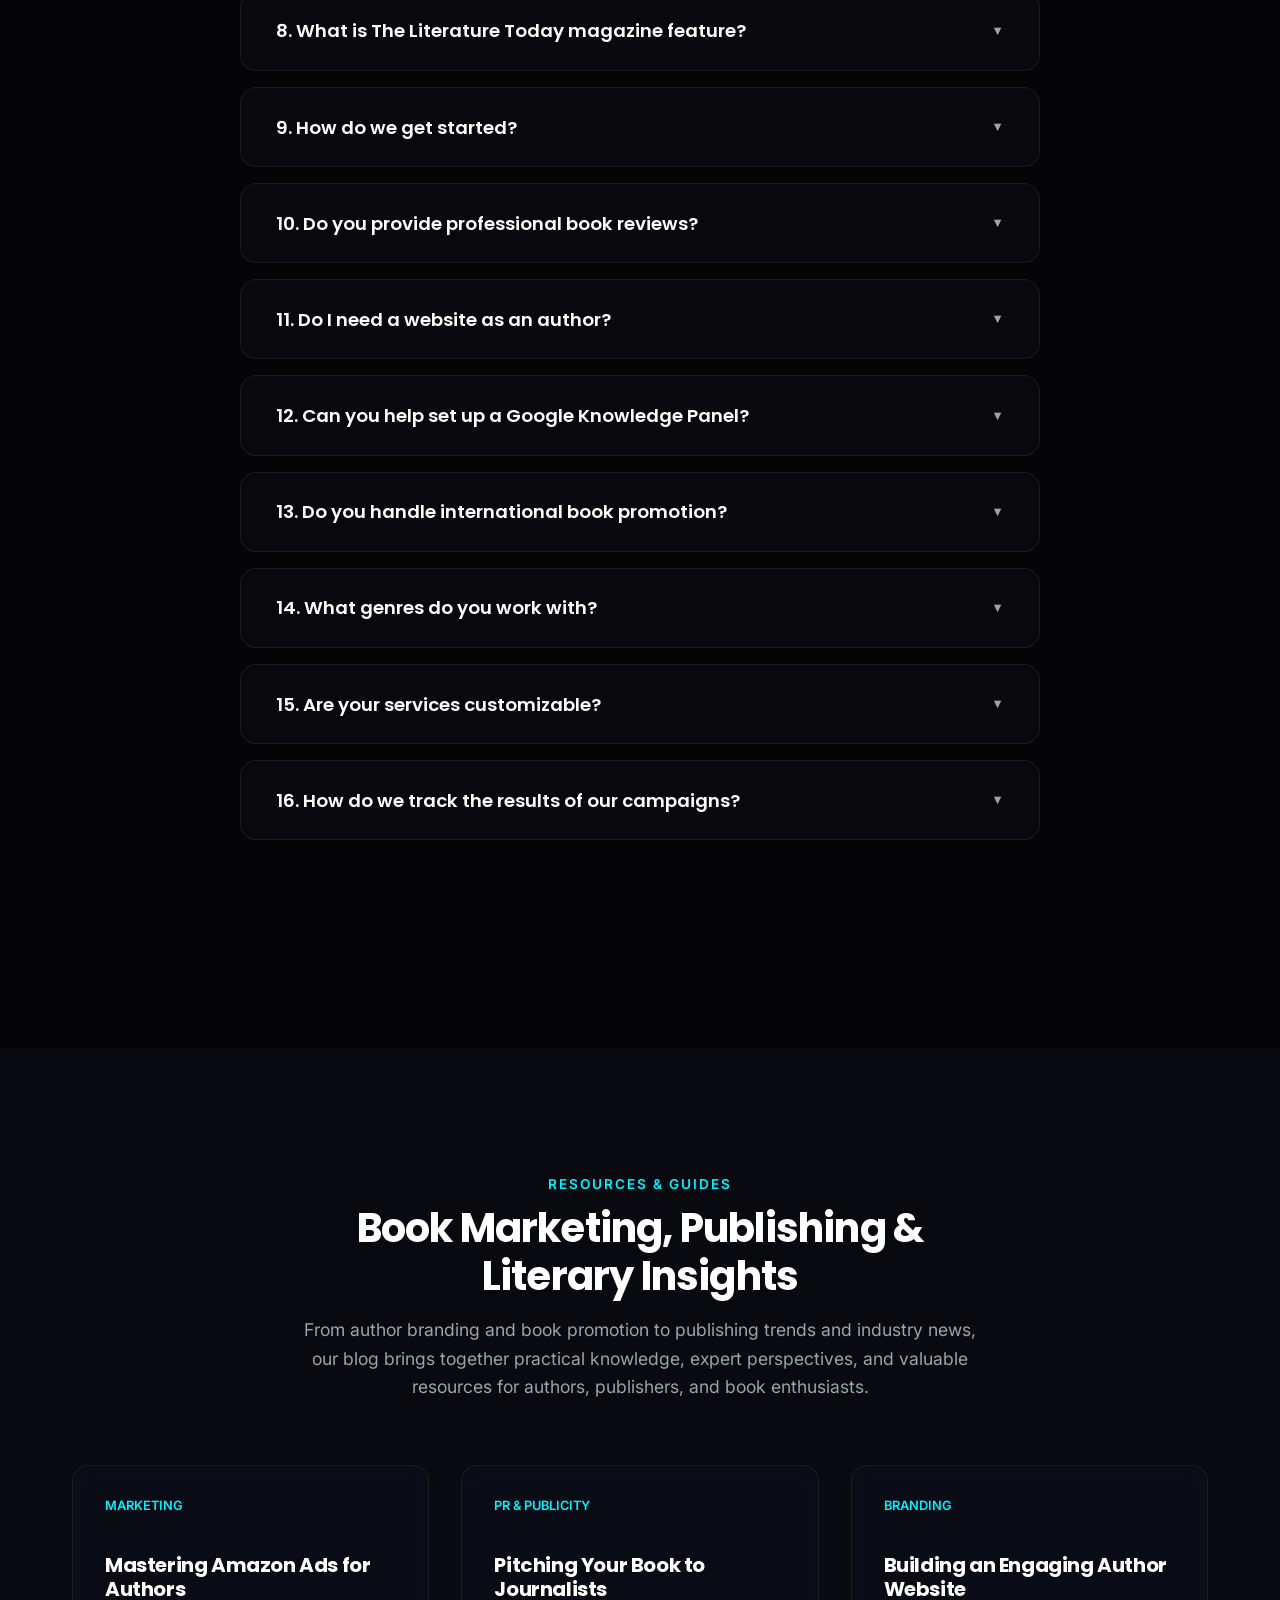
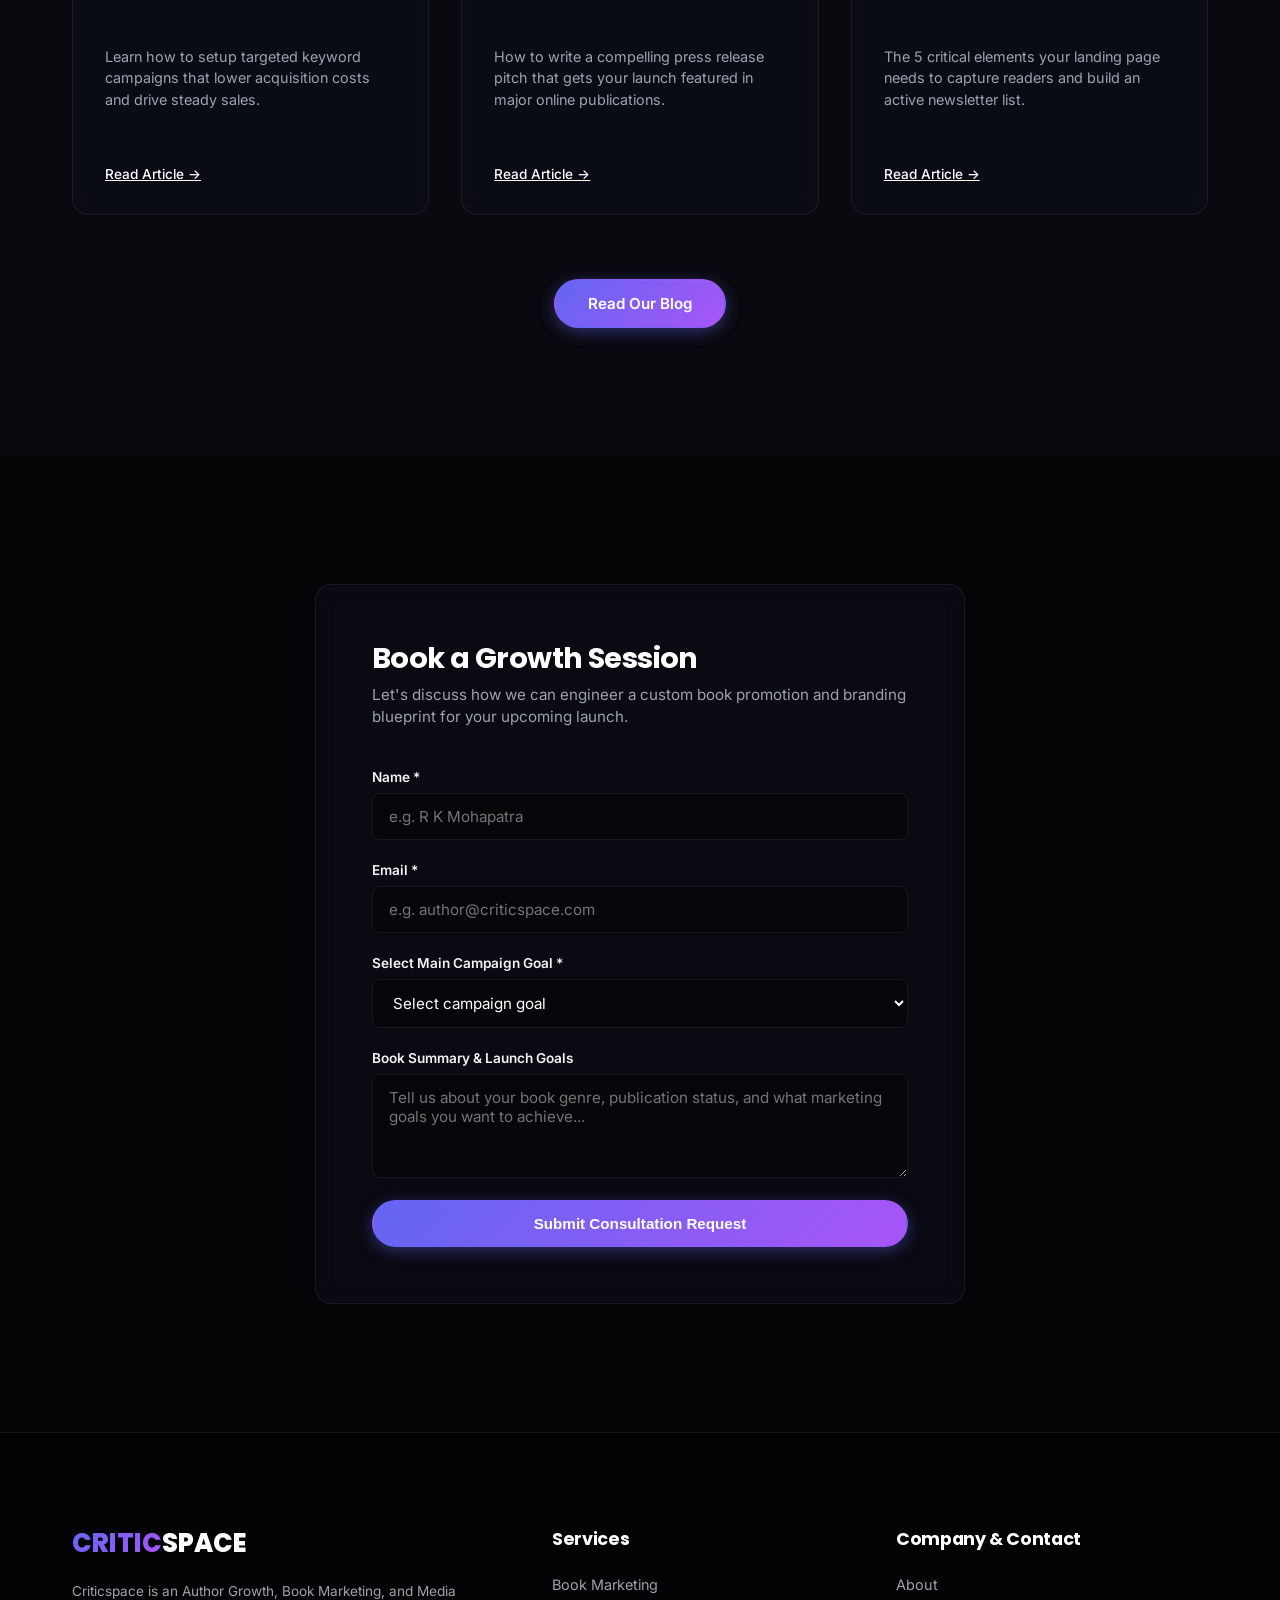
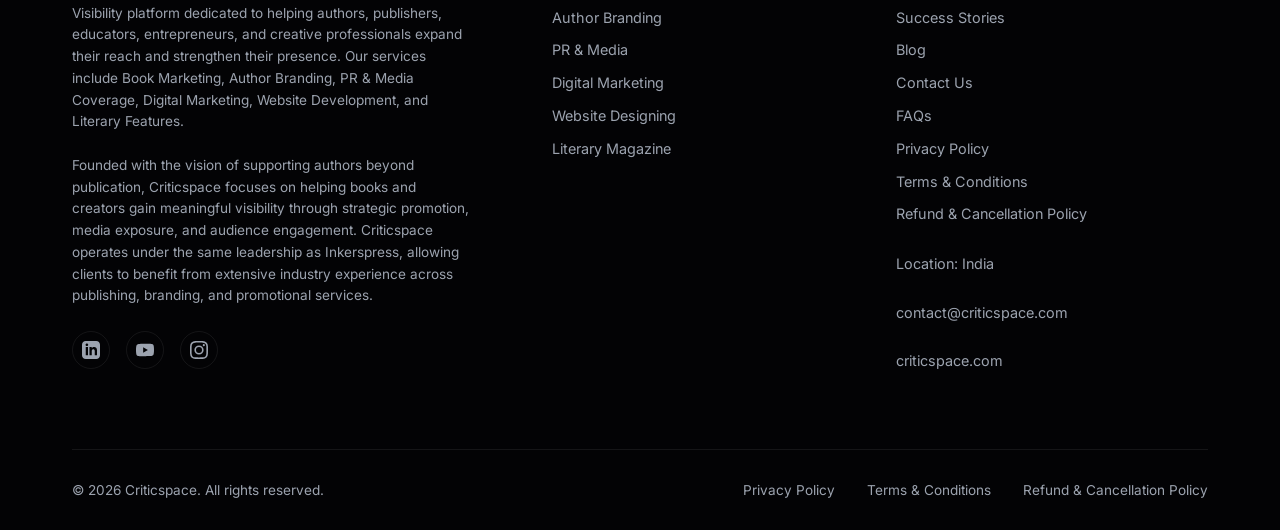
==== commit 53d1a0fb: "this is the newest change" ====
--- a/index.html
+++ b/index.html
@@ -19,25 +19,21 @@
     <!-- 1. NAVBAR -->
     <header class="vv-navbar" id="navbar">
         <div class="vv-nav-container">
-            <div style="display: flex; flex-direction: column;">
-                <a href="#hero" class="vv-logo" style="line-height: 1.1;">
-                    <span class="vv-logo-gradient">CRITIC</span>SPACE
-                </a>
-                <span style="font-size: 0.65rem; color: var(--text-muted); letter-spacing: 0.05em; text-transform: uppercase; font-weight: 500; margin-top: 2px; display: block;">Literary PR & Branding</span>
-            </div>
-            
             <nav class="vv-nav-menu" id="nav-menu">
                 <a href="#hero" class="is-active">Home</a>
-                <a href="BookMarketing.html">Book Marketing</a>
-                <a href="AuthorBrandling.html">Author Branding</a>
-                <a href="PR&Media.html">PR & Media</a>
-                <a href="Digital Marketing.html">Digital Marketing</a>
-                <a href="Autho design.html">Website Designing</a>
-                <a href="Literary.html">Literary Magazine</a>
+                <a href="book-marketing.html">Book Marketing</a>
+                <a href="author-branding.html">Author Branding</a>
+                <a href="pr-media.html">PR & Media</a>
+                <a href="digital-marketing.html">Digital Marketing</a>
+                <a href="website-designing.html">Website Designing</a>
+                <a href="literary-magazine.html">Literary Magazine</a>
+                <a href="#about">About</a>
+                <a href="#faq">FAQs</a>
+                <a href="#blog">Blog</a>
+                <a href="#contact-section">Contact</a>
             </nav>
 
             <div class="vv-nav-cta">
-                <a href="#contact-section" class="vv-btn vv-btn-primary">Explore Our Services</a>
                 <button class="vv-hamburger" id="hamburger-toggle" aria-label="Toggle Menu" aria-expanded="false">
                     <span></span>
                     <span></span>
@@ -50,17 +46,18 @@
     <!-- Mobile Drawer Menu -->
     <div class="vv-mobile-drawer" id="mobile-drawer">
         <nav class="vv-mobile-nav" id="mobile-nav">
-            <a href="#hero">Home</a>
+            <a href="#hero" class="is-active">Home</a>
+            <a href="book-marketing.html">Book Marketing</a>
+            <a href="author-branding.html">Author Branding</a>
+            <a href="pr-media.html">PR & Media</a>
+            <a href="digital-marketing.html">Digital Marketing</a>
+            <a href="website-designing.html">Website Designing</a>
+            <a href="literary-magazine.html">Literary Magazine</a>
             <a href="#about">About</a>
-            <a href="#services">Services</a>
-            <a href="#success-stories">Success Stories</a>
             <a href="#faq">FAQs</a>
             <a href="#blog">Blog</a>
             <a href="#contact-section">Contact</a>
         </nav>
-        <div class="vv-mobile-cta" style="margin-top: 2rem; padding: 0 1rem;">
-            <a href="#contact-section" class="vv-btn vv-btn-primary vv-btn-block">Explore Our Services</a>
-        </div>
     </div>
     <div class="vv-drawer-overlay" id="drawer-overlay"></div>
 
@@ -195,6 +192,135 @@
             </div>
         </section>
 
+        <!-- NEW SERVICES SUBMENU SECTION -->
+        <section class="vv-services-submenu-section" id="services-submenu" style="padding: 8rem 0; background: #050508; border-top: 1px solid var(--border-color);">
+            <div class="vv-container">
+                <div class="vv-section-header">
+                    <span class="vv-eyebrow">Services Overview</span>
+                    <h2 class="vv-section-title">Explore Our Specialist Offerings</h2>
+                    <p class="vv-section-desc">Detailed promotional and branding categories designed to accelerate your author career.</p>
+                </div>
+
+                <div class="vv-services-submenu-grid">
+                    <!-- Card 1: Book Marketing -->
+                    <div class="vv-submenu-card vv-glass-card vv-reveal">
+                        <div class="vv-submenu-card-header">
+                            <span class="vv-submenu-icon">📚</span>
+                            <h3>Book Marketing</h3>
+                            <p class="vv-submenu-tagline">Best Book Promotion Company in India</p>
+                        </div>
+                        <ul class="vv-submenu-list">
+                            <li><span class="bullet">•</span> Book Launch Campaigns</li>
+                            <li><span class="bullet">•</span> Amazon Book Promotion</li>
+                            <li><span class="bullet">•</span> Goodreads Promotion</li>
+                            <li><span class="bullet">•</span> Book Publicity Services</li>
+                            <li><span class="bullet">•</span> Book Sales Strategy</li>
+                            <li><span class="bullet">•</span> Reader Engagement Campaigns</li>
+                        </ul>
+                        <div class="vv-submenu-footer">
+                            <a href="book-marketing.html" class="vv-submenu-link">Learn More <span class="arrow">➔</span></a>
+                        </div>
+                    </div>
+
+                    <!-- Card 2: Author Branding -->
+                    <div class="vv-submenu-card vv-glass-card vv-reveal">
+                        <div class="vv-submenu-card-header">
+                            <span class="vv-submenu-icon">✍️</span>
+                            <h3>Author Branding</h3>
+                            <p class="vv-submenu-tagline">Helping Authors Build Visibility, Branding & Book Sales</p>
+                        </div>
+                        <ul class="vv-submenu-list">
+                            <li><span class="bullet">•</span> Personal Author Branding</li>
+                            <li><span class="bullet">•</span> Author Portfolio Building</li>
+                            <li><span class="bullet">•</span> Author Interviews</li>
+                            <li><span class="bullet">•</span> TED & Josh Talks Guidance</li>
+                            <li><span class="bullet">•</span> Public Speaking Branding</li>
+                        </ul>
+                        <div class="vv-submenu-footer">
+                            <a href="author-branding.html" class="vv-submenu-link">Learn More <span class="arrow">➔</span></a>
+                        </div>
+                    </div>
+
+                    <!-- Card 3: PR & Media -->
+                    <div class="vv-submenu-card vv-glass-card vv-reveal">
+                        <div class="vv-submenu-card-header">
+                            <span class="vv-submenu-icon">📰</span>
+                            <h3>PR & Media</h3>
+                            <p class="vv-submenu-tagline">Empowering Authors Through Visibility & Strategy</p>
+                        </div>
+                        <ul class="vv-submenu-list">
+                            <li><span class="bullet">•</span> PR News Coverage</li>
+                            <li><span class="bullet">•</span> Press Release Distribution</li>
+                            <li><span class="bullet">•</span> Media Features</li>
+                            <li><span class="bullet">•</span> Digital Publications</li>
+                            <li><span class="bullet">•</span> Literary Features</li>
+                        </ul>
+                        <div class="vv-submenu-footer">
+                            <a href="pr-media.html" class="vv-submenu-link">Learn More <span class="arrow">➔</span></a>
+                        </div>
+                    </div>
+
+                    <!-- Card 4: Digital Marketing -->
+                    <div class="vv-submenu-card vv-glass-card vv-reveal">
+                        <div class="vv-submenu-card-header">
+                            <span class="vv-submenu-icon">📣</span>
+                            <h3>Digital Marketing</h3>
+                            <p class="vv-submenu-tagline">Helping Books Reach the Readers They Deserve</p>
+                        </div>
+                        <ul class="vv-submenu-list">
+                            <li><span class="bullet">•</span> Social Media Marketing</li>
+                            <li><span class="bullet">•</span> Instagram Promotion</li>
+                            <li><span class="bullet">•</span> Facebook Marketing</li>
+                            <li><span class="bullet">•</span> Google Marketing</li>
+                            <li><span class="bullet">•</span> Influencer Marketing</li>
+                        </ul>
+                        <div class="vv-submenu-footer">
+                            <a href="digital-marketing.html" class="vv-submenu-link">Learn More <span class="arrow">➔</span></a>
+                        </div>
+                    </div>
+
+                    <!-- Card 5: Website Designing -->
+                    <div class="vv-submenu-card vv-glass-card vv-reveal">
+                        <div class="vv-submenu-card-header">
+                            <span class="vv-submenu-icon">💻</span>
+                            <h3>Website Designing</h3>
+                            <p class="vv-submenu-tagline">Where Stories Find Their Audience</p>
+                        </div>
+                        <ul class="vv-submenu-list">
+                            <li><span class="bullet">•</span> Author Website Designing</li>
+                            <li><span class="bullet">•</span> SEO Services</li>
+                            <li><span class="bullet">•</span> Wikipedia Page Assistance</li>
+                            <li><span class="bullet">•</span> Google Knowledge Panel</li>
+                            <li><span class="bullet">•</span> Landing Page Development</li>
+                        </ul>
+                        <div class="vv-submenu-footer">
+                            <a href="website-designing.html" class="vv-submenu-link">Learn More <span class="arrow">➔</span></a>
+                        </div>
+                    </div>
+
+                    <!-- Card 6: Literary Magazine -->
+                    <div class="vv-submenu-card vv-glass-card vv-reveal">
+                        <div class="vv-submenu-card-header">
+                            <span class="vv-submenu-icon">📖</span>
+                            <h3>Literary Magazine</h3>
+                            <p class="vv-submenu-tagline">From Writing to Recognition</p>
+                        </div>
+                        <ul class="vv-submenu-list">
+                            <li><span class="bullet">•</span> Magazine Features</li>
+                            <li><span class="bullet">•</span> Author Spotlight</li>
+                            <li><span class="bullet">•</span> Interviews</li>
+                            <li><span class="bullet">•</span> Book Reviews</li>
+                            <li><span class="bullet">•</span> Editorial Features</li>
+                            <li><span class="bullet">•</span> Anthologies</li>
+                        </ul>
+                        <div class="vv-submenu-footer">
+                            <a href="literary-magazine.html" class="vv-submenu-link">Learn More <span class="arrow">➔</span></a>
+                        </div>
+                    </div>
+                </div>
+            </div>
+        </section>
+
         <!-- 5. SERVICES SECTION -->
         <section class="vv-benefits-section" id="services">
             <div class="vv-container">
@@ -207,37 +333,37 @@
                 <!-- Bento Grid Layout for 6 Services -->
                 <div class="vv-bento-grid">
                     
-                    <div class="vv-bento-card vv-glass-card bento-medium vv-reveal">
+                    <div class="vv-bento-card vv-glass-card bento-medium">
                         <span style="font-size: 2rem; margin-bottom: 1rem; display: block;">📚</span>
                         <h3>Book Marketing</h3>
                         <p>Strategic promotion solutions designed to improve book visibility, reader discovery, and audience engagement across multiple platforms.</p>
                     </div>
 
-                    <div class="vv-bento-card vv-glass-card bento-small vv-reveal">
+                    <div class="vv-bento-card vv-glass-card bento-small">
                         <span style="font-size: 2rem; margin-bottom: 1rem; display: block;">✍️</span>
                         <h3>Author Branding</h3>
                         <p>Build a professional author identity through branding, portfolio development, interviews, and public visibility opportunities.</p>
                     </div>
 
-                    <div class="vv-bento-card vv-glass-card bento-small vv-reveal">
+                    <div class="vv-bento-card vv-glass-card bento-small">
                         <span style="font-size: 2rem; margin-bottom: 1rem; display: block;">📰</span>
                         <h3>PR & Media Coverage</h3>
                         <p>Expand your reach through news features, press releases, media exposure, literary publications, and digital publicity campaigns.</p>
                     </div>
 
-                    <div class="vv-bento-card vv-glass-card bento-medium vv-reveal">
+                    <div class="vv-bento-card vv-glass-card bento-medium">
                         <span style="font-size: 2rem; margin-bottom: 1rem; display: block;">📱</span>
                         <h3>Digital Marketing</h3>
                         <p>Connect with readers through social media marketing, Google campaigns, email marketing, and influencer collaborations.</p>
                     </div>
 
-                    <div class="vv-bento-card vv-glass-card bento-small vv-reveal">
+                    <div class="vv-bento-card vv-glass-card bento-small">
                         <span style="font-size: 2rem; margin-bottom: 1rem; display: block;">💻</span>
                         <h3>Website Designing</h3>
                         <p>Create a professional online presence with author websites, landing pages, SEO support, Wikipedia assistance, and Google Knowledge Panel guidance.</p>
                     </div>
 
-                    <div class="vv-bento-card vv-glass-card bento-medium vv-reveal">
+                    <div class="vv-bento-card vv-glass-card bento-medium">
                         <span style="font-size: 2rem; margin-bottom: 1rem; display: block;">📖</span>
                         <h3>Literary Magazine Features</h3>
                         <p>Gain recognition through author spotlights, interviews, book reviews, editorial features, and anthology participation in The Literature Today.</p>
@@ -247,19 +373,39 @@
             </div>
         </section>
 
-        <!-- 6. TESTIMONIALS SECTION (Vertical Marquee Layout) -->
-        <section class="vv-showcase-section vv-bg-alt" id="success-stories">
+        <!-- NEW: Testimonials 3D Carousel START -->
+        <section class="vv-showcase-section vv-bg-alt" id="success-stories" aria-roledescription="carousel" aria-label="Client Testimonials">
             <div class="vv-container">
                 <div class="vv-section-header">
-                    <span class="vv-eyebrow">Reviews</span>
-                    <h2 class="vv-section-title">~ Client Testimonials ~</h2>
-                    <p class="vv-section-desc">Every author's journey is unique, and every book deserves the opportunity to reach its audience.</p>
+                    <span class="vv-eyebrow">CLIENT TESTIMONIALS</span>
+                    <h2 class="vv-section-title">What Our Clients Say</h2>
+                    <p class="vv-section-desc" style="max-width: 800px; margin: 0 auto;">
+                        Every author's journey is unique, and every book deserves the opportunity to reach its audience. The experiences shared by our clients reflect the trust, collaboration, and dedication that define our work at Criticspace. Over the years, we have supported authors, publishers, educators, entrepreneurs, and creative professionals through book marketing, author branding, media features, digital promotion, and literary recognition. From debut writers to established names, our clients value the visibility, exposure, and meaningful opportunities that help their work connect with readers and grow beyond publication.
+                    </p>
                 </div>
                 
-                <!-- 4 Column Testimonial Wall -->
-                <div id="vertical-marquee-testimonials"></div>
-            </div>
-        </section>
+                <div class="vv-carousel-outer-wrapper">
+                    <!-- Carousel viewport -->
+                    <div class="vv-carousel-viewport" id="vv-carousel-viewport">
+                        <div class="vv-carousel-track" id="vv-carousel-track">
+                            <!-- Cards will be injected dynamically by JavaScript to handle infinite math cleanly -->
+                        </div>
+                    </div>
+
+                    <!-- Navigation controls -->
+                    <div class="vv-carousel-controls">
+                        <button class="vv-carousel-btn vv-carousel-btn-prev" id="vv-carousel-btn-prev" aria-label="Previous slide">
+                            <span class="arrow">←</span>
+                        </button>
+                        <div class="vv-carousel-pagination" id="vv-carousel-pagination"></div>
+                        <button class="vv-carousel-btn vv-carousel-btn-next" id="vv-carousel-btn-next" aria-label="Next slide">
+                            <span class="arrow">→</span>
+                        </button>
+                    </div>
+                </div>
+            </div>
+        </section>
+        <!-- NEW: Testimonials 3D Carousel END -->
 
         <!-- 7. CTA SECTION -->
         <section class="vv-pricing-section" style="padding: 6rem 0;">
@@ -541,13 +687,21 @@
                     <a href="#hero" class="vv-logo" style="line-height: 1.1;">
                         <span class="vv-logo-gradient">CRITIC</span>SPACE
                     </a>
-                    <p class="vv-footer-tagline">
-                        India's Leading Book Marketing, Author Branding & Literary PR Platform. Founded 2016.
+                    <p class="vv-footer-tagline" style="font-size: 0.85rem; line-height: 1.6; color: var(--text-muted);">
+                        Criticspace is an Author Growth, Book Marketing, and Media Visibility platform dedicated to helping authors, publishers, educators, entrepreneurs, and creative professionals expand their reach and strengthen their presence. Our services include Book Marketing, Author Branding, PR & Media Coverage, Digital Marketing, Website Development, and Literary Features.
+                        <br><br>
+                        Founded with the vision of supporting authors beyond publication, Criticspace focuses on helping books and creators gain meaningful visibility through strategic promotion, media exposure, and audience engagement. Criticspace operates under the same leadership as Inkerspress, allowing clients to benefit from extensive industry experience across publishing, branding, and promotional services.
                     </p>
                     <div class="vv-social-icons">
-                        <a href="https://linkedin.com" target="_blank" rel="noopener noreferrer" aria-label="LinkedIn">LN</a>
-                        <a href="https://youtube.com" target="_blank" rel="noopener noreferrer" aria-label="YouTube">YT</a>
-                        <a href="https://instagram.com" target="_blank" rel="noopener noreferrer" aria-label="Instagram">IG</a>
+                        <a href="https://linkedin.com" target="_blank" rel="noopener noreferrer" aria-label="LinkedIn">
+                            <svg xmlns="http://www.w3.org/2000/svg" viewBox="0 0 24 24" width="18" height="18" fill="currentColor"><path d="M19 0h-14c-2.761 0-5 2.239-5 5v14c0 2.761 2.239 5 5 5h14c2.762 0 5-2.239 5-5v-14c0-2.761-2.238-5-5-5zm-11 19h-3v-11h3v11zm-1.5-12.268c-.966 0-1.75-.79-1.75-1.764s.784-1.764 1.75-1.764 1.75.79 1.75 1.764-.783 1.764-1.75 1.764zm13.5 12.268h-3v-5.604c0-3.368-4-3.113-4 0v5.604h-3v-11h3v1.765c1.396-2.586 7-2.777 7 2.476v6.759z"/></svg>
+                        </a>
+                        <a href="https://youtube.com" target="_blank" rel="noopener noreferrer" aria-label="YouTube">
+                            <svg xmlns="http://www.w3.org/2000/svg" viewBox="0 0 24 24" width="18" height="18" fill="currentColor"><path d="M23.498 6.163c-.272-1.016-1.07-1.815-2.085-2.087C19.56 3.75 12 3.75 12 3.75s-7.56 0-9.413.526c-1.016.272-1.814 1.071-2.086 2.087C0 8.016 0 12 0 12s0 3.984.501 5.837c.272 1.016 1.07 1.815 2.086 2.087C4.44 20.25 12 20.25 12 20.25s7.56 0 9.413-.526c1.015-.272 1.813-1.071 2.085-2.087C24 15.984 24 12 24 12s0-3.984-.502-5.837zM9.545 15.568V8.432L15.818 12l-6.273 3.568z"/></svg>
+                        </a>
+                        <a href="https://instagram.com" target="_blank" rel="noopener noreferrer" aria-label="Instagram">
+                            <svg xmlns="http://www.w3.org/2000/svg" viewBox="0 0 24 24" width="18" height="18" fill="currentColor"><path d="M12 2.163c3.204 0 3.584.012 4.85.07 3.252.148 4.771 1.691 4.919 4.919.058 1.265.069 1.645.069 4.849 0 3.205-.012 3.584-.069 4.849-.149 3.225-1.664 4.771-4.919 4.919-1.266.058-1.644.07-4.85.07-3.204 0-3.584-.012-4.849-.07-3.26-.149-4.771-1.699-4.919-4.92-.058-1.265-.07-1.644-.07-4.849 0-3.204.013-3.583.07-4.849.149-3.227 1.664-4.771 4.919-4.919 1.266-.057 1.645-.069 4.849-.069zM12 0C8.741 0 8.333.014 7.053.072 2.695.272.273 2.69.073 7.051.014 8.333 0 8.741 0 12c0 3.259.014 3.668.072 4.948.2 4.358 2.618 6.78 6.98 6.98 1.281.058 1.689.072 4.948.072 3.259 0 3.668-.014 4.948-.072 4.354-.2 6.782-2.618 6.979-6.98.059-1.28.073-1.689.073-4.948 0-3.259-.014-3.667-.072-4.947-.196-4.354-2.617-6.78-6.979-6.98C15.668.014 15.259 0 12 0zm0 5.838a6.162 6.162 0 1 0 0 12.324 6.162 6.162 0 0 0 0-12.324zM12 16a4 4 0 1 1 0-8 4 4 0 0 1 0 8zm6.406-11.845a1.44 1.44 0 1 0 0 2.881 1.44 1.44 0 0 0 0-2.881z"/></svg>
+                        </a>
                     </div>
                 </div>
 
@@ -556,12 +710,12 @@
                     <div class="vv-footer-col">
                         <h4>Services</h4>
                         <ul>
-                            <li><a href="BookMarketing.html">Book Marketing</a></li>
-                            <li><a href="AuthorBrandling.html">Author Branding</a></li>
-                            <li><a href="PR&Media.html">PR & Media</a></li>
-                            <li><a href="Digital Marketing.html">Digital Marketing</a></li>
-                            <li><a href="Autho design.html">Website Designing</a></li>
-                            <li><a href="Literary.html">Literary Magazine</a></li>
+                            <li><a href="#services">Book Marketing</a></li>
+                            <li><a href="#services">Author Branding</a></li>
+                            <li><a href="#services">PR & Media</a></li>
+                            <li><a href="#services">Digital Marketing</a></li>
+                            <li><a href="#services">Website Designing</a></li>
+                            <li><a href="#services">Literary Magazine</a></li>
                         </ul>
                     </div>
                     <div class="vv-footer-col">
@@ -572,6 +726,9 @@
                             <li><a href="#blog">Blog</a></li>
                             <li><a href="#contact-section">Contact Us</a></li>
                             <li><a href="#faq">FAQs</a></li>
+                            <li><a href="privacy-policy.html">Privacy Policy</a></li>
+                            <li><a href="terms-and-conditions.html">Terms & Conditions</a></li>
+                            <li><a href="refund-cancellation.html">Refund & Cancellation Policy</a></li>
                             <li class="vv-contact-item" style="color: var(--text-muted); margin-top: 1rem;">Location: India</li>
                             <li class="vv-contact-item"><a href="mailto:contact@criticspace.com">contact@criticspace.com</a></li>
                             <li class="vv-contact-item"><a href="https://criticspace.com" target="_blank" rel="noopener noreferrer">criticspace.com</a></li>
@@ -583,8 +740,9 @@
             <div class="vv-footer-bottom">
                 <p class="vv-copyright">&copy; 2026 Criticspace. All rights reserved.</p>
                 <div class="vv-footer-legal">
-                    <a href="#">Privacy Policy</a>
-                    <a href="#">Terms of Service</a>
+                    <a href="privacy-policy.html">Privacy Policy</a>
+                    <a href="terms-and-conditions.html">Terms & Conditions</a>
+                    <a href="refund-cancellation.html">Refund & Cancellation Policy</a>
                 </div>
             </div>
         </div>
@@ -594,80 +752,75 @@
     <script src="vertical-marquee.js"></script>
     <script src="script.js"></script>
 
-    <!-- Self-contained Testimonials Model & Marquee Initializer Script -->
+    <!-- NEW: Testimonials 3D Carousel START -->
+    <!-- Self-contained Testimonials Model & Carousel Initializer Script -->
     <script>
         document.addEventListener('DOMContentLoaded', () => {
             const testimonialData = [
                 {
                     client: "R K Mohapatra",
                     role: "Financial Expert & Author",
-                    quote: "Criticspace designed an incredible PR campaign that got my finance book featured in major national news outlets. Our sales surged!"
+                    quote: "Criticspace Literary Journal helps authors promote their books to the Target Audience. Aashi Dewangan's work is remarkable. Her professional attitude, communication, and commitment helped promote my bestselling books successfully. All the work they provided was outstanding."
                 },
                 {
                     client: "Azar",
                     role: "Author",
-                    quote: "The author branding services helped me build a professional portfolio and gain the recognition I needed to connect with readers."
+                    quote: "It was such a smooth collaboration and professional experience. The detailed analysis of my book *Situational Sins* was exceptional. The team fulfilled every promise and the experience was completely worthwhile."
                 },
                 {
                     client: "Nihar Bhonsule",
                     role: "Author",
-                    quote: "From social media marketing to influencer reviews, Criticspace delivered beyond my expectations."
+                    quote: "It has been a great experience. Highly supportive and proactive team. Criticspace provides the best solutions for authors to achieve their literary dreams."
                 },
                 {
                     client: "Margesh Bhushan Rai",
-                    role: "Author",
-                    quote: "My book reached the bestseller charts thanks to Criticspace's strategic marketing campaigns."
+                    role: "",
+                    quote: "My association with Criticspace Journal has been a positive step in my literary career. Authenticity and professionalism make them stand apart."
                 },
                 {
                     client: "Reema Nakra",
-                    role: "Author, Entrepreneur, Founder TSMC Delhi",
-                    quote: "A highly professional team that understands the modern publishing industry. They helped build my personal brand."
+                    role: "Author Entrepreneur, Founder, TSMC Delhi",
+                    quote: "Aashi and her team do an impressive job of helping authors present their work through professional interviews and articles. I am extremely happy to recommend them."
                 },
                 {
                     client: "Saiyid Safdar Abbas Zaidi",
                     role: "International Author",
-                    quote: "Excellent international outreach. The literary features in The Literature Today gave my work great credibility."
+                    quote: "Initially I was skeptical, but after experiencing the professionalism and thoughtful interview process, I was deeply impressed. I strongly recommend Criticspace to every author."
                 },
                 {
                     client: "Soham Mukherjee",
-                    role: "Author",
-                    quote: "Highly recommended for self-published authors who want to stand out. Their digital marketing is top-tier."
+                    role: "",
+                    quote: "I really enjoyed working with the team. They were efficient, prompt, and maintained excellent communication throughout the entire process."
                 },
                 {
                     client: "Prashant Kaul",
-                    role: "Author",
-                    quote: "Criticspace's media coverage campaigns opened doors to literary festivals and panel discussions."
+                    role: "",
+                    quote: "Their review team provides honest and genuine reviews. My book *Seven* reached bestseller status with their support. I highly recommend Criticspace."
                 },
                 {
                     client: "Sambit Daspatnaik",
                     role: "Best Selling Author",
-                    quote: "The absolute best platform for author branding. They helped me build a loyal community of readers."
+                    quote: "Criticspace is highly professional and has an excellent review board. Their reviews are comprehensive and thoughtful. I recommend them to every aspiring writer."
                 },
                 {
                     client: "Madhav Thapar",
                     role: "Best Selling Author",
-                    quote: "Their website designing and SEO support made a massive difference in my online visibility."
+                    quote: "Criticspace is one of the most professional agencies I have worked with while promoting my books. They are unbiased, efficient, and dependable."
                 },
                 {
                     client: "Dr. Vipin Gupta",
                     role: "International Author, California State University",
-                    quote: "Outstanding literary PR. The reviews and media features were key in making my academic books a huge success."
+                    quote: "The team is professional, responsive, and passionate about books. They offer everything an author needs to reach readers effectively."
                 }
             ];
 
-            // Trigger Vertical Marquee Initialization
-            if (typeof window.initVerticalMarquee === 'function') {
-                window.initVerticalMarquee('#vertical-marquee-testimonials', {
-                    data: testimonialData,
-                    columns: 4,
-                    cardType: 'testimonial',
-                    minDuration: 25,
-                    maxDuration: 40
-                });
+            if (typeof window.initTestimonials3DCarousel === 'function') {
+                window.initTestimonials3DCarousel(testimonialData);
             } else {
-                console.warn('initVerticalMarquee function not found. Ensure vertical-marquee.js is loaded.');
+                console.warn('initTestimonials3DCarousel function not found. Ensure script.js is loaded.');
             }
         });
     </script>
+    <!-- NEW: Testimonials 3D Carousel END -->
 </body>
 </html>
--- a/styles.css
+++ b/styles.css
@@ -256,6 +256,13 @@
     justify-content: space-between;
 }
 
+/* [ADDED FOR RESPONSIVENESS] Center navbar menu on desktop screens since logo and CTA button have been removed */
+@media (min-width: 901px) {
+    .vv-nav-container {
+        justify-content: center;
+    }
+}
+
 .vv-logo {
     font-size: 1.6rem;
     font-family: 'Poppins', sans-serif;
@@ -272,14 +279,15 @@
 .vv-nav-menu {
     display: flex;
     align-items: center;
-    gap: 2.2rem;
+    gap: 0.9rem; /* [ADDED FOR RESPONSIVENESS] Reduced gap to fit all 11 navbar links on one line */
 }
 
 .vv-nav-menu a {
     color: var(--text-muted);
-    font-size: 0.95rem;
-    font-weight: 500;
+    font-size: 0.82rem; /* [ADDED FOR RESPONSIVENESS] Smaller font size to fit 11 links on desktop viewport */
+    font-weight: 600;
     position: relative;
+    white-space: nowrap; /* [ADDED FOR RESPONSIVENESS] Prevent navbar link items from wrapping internally */
 }
 
 .vv-nav-menu a:hover,
@@ -962,13 +970,6 @@
     transform: scale(1.2);
 }
 
-.vv-stepper-dot.is-active {
-    background: var(--accent);
-    border-color: #fff;
-    box-shadow: 0 0 10px var(--accent);
-    transform: scale(1.2);
-}
-
 .vv-stepper-cta-btn {
     font-size: 0.85rem;
     font-weight: 700;
@@ -1027,6 +1028,11 @@
     font-weight: 800;
 }
 
+.vv-step-content-col {
+    display: flex;
+    flex-direction: column;
+}
+
 .vv-step-content-col h3 {
     font-size: 1.5rem;
     color: #fff;
@@ -1485,7 +1491,7 @@
 }
 
 .vv-calendly-block h4 {
-    font-size: 1.15rem;
+    font-size: 1.1rem;
     color: #fff;
     margin-bottom: 1rem;
 }
@@ -1711,10 +1717,10 @@
     .vv-pricing-card:last-child {
         grid-column: span 2;
     }
-    /* [ADDED FOR RESPONSIVENESS] Adjust footer main columns gap on mid-screens */
+    /* [ADDED FOR RESPONSIVENESS] Adjust footer main columns gap on mid-screens and override inline column layout */
     .vv-footer-main {
         gap: 3rem;
-        grid-template-columns: 300px 1fr;
+        grid-template-columns: 300px 1fr !important;
     }
     /* [ADDED FOR RESPONSIVENESS] Resize service inner grids on tablets */
     .vv-related-grid, .vv-media-grid {
@@ -1822,14 +1828,19 @@
     .vv-contact-card {
         padding: 2rem;
     }
+    
+    /* [ADDED FOR RESPONSIVENESS] Stack footer main branding and link grids vertically, override inline properties */
     .vv-footer-main {
-        grid-template-columns: 1fr;
+        grid-template-columns: 1fr !important;
         gap: 3rem;
     }
+    
+    /* [ADDED FOR RESPONSIVENESS] Stack all footer columns vertically, overriding inline properties */
     .vv-footer-links-grid {
-        grid-template-columns: 1fr;
+        grid-template-columns: 1fr !important;
         gap: 2.5rem;
     }
+    
     /* [ADDED FOR RESPONSIVENESS] Stack related and media lists single-column on mobile screen widths */
     .vv-related-grid, .vv-media-grid {
         grid-template-columns: 1fr;
@@ -1893,4 +1904,629 @@
         gap: 1rem 1.5rem;
         justify-content: center;
     }
-}+}
+
+/* ----------------------------------------------------
+   17. SERVICES SUBMENU SECTION STYLING
+---------------------------------------------------- */
+.vv-services-submenu-grid {
+    display: grid;
+    grid-template-columns: repeat(3, 1fr);
+    gap: 2rem;
+    margin-top: 3rem;
+}
+
+.vv-submenu-card {
+    padding: 2.5rem;
+    display: flex;
+    flex-direction: column;
+    justify-content: space-between;
+    min-height: 480px; /* Equal height cards */
+}
+
+.vv-submenu-icon {
+    font-size: 2rem;
+    margin-bottom: 1rem;
+    display: block;
+}
+
+.vv-submenu-card-header h3 {
+    font-size: 1.5rem;
+    color: #fff;
+    margin-bottom: 0.5rem;
+}
+
+.vv-submenu-tagline {
+    color: var(--accent);
+    font-size: 0.9rem;
+    font-weight: 600;
+    line-height: 1.4;
+    margin-bottom: 1.5rem;
+    min-height: 40px; /* Ensure uniform alignment */
+}
+
+.vv-submenu-list {
+    list-style: none;
+    flex-grow: 1;
+    display: flex;
+    flex-direction: column;
+    gap: 0.8rem;
+    margin-bottom: 2rem;
+}
+
+.vv-submenu-list li {
+    font-size: 0.95rem;
+    color: var(--text-muted);
+    display: flex;
+    align-items: center;
+    gap: 0.5rem;
+}
+
+.vv-submenu-list li .bullet {
+    color: var(--primary);
+    font-weight: 900;
+}
+
+.vv-submenu-footer {
+    border-top: 1px solid var(--border-color);
+    padding-top: 1.5rem;
+}
+
+.vv-submenu-link {
+    color: #fff;
+    font-weight: 600;
+    font-size: 0.95rem;
+    display: inline-flex;
+    align-items: center;
+    gap: 0.5rem;
+    transition: var(--transition);
+}
+
+.vv-submenu-link:hover {
+    color: var(--accent);
+}
+
+.vv-submenu-link .arrow {
+    transition: transform 0.3s ease;
+}
+
+.vv-submenu-link:hover .arrow {
+    transform: translateX(4px);
+}
+
+@media (max-width: 1024px) {
+    .vv-services-submenu-grid {
+        grid-template-columns: repeat(2, 1fr);
+    }
+}
+
+@media (max-width: 768px) {
+    .vv-services-submenu-grid {
+        grid-template-columns: 1fr !important;
+        gap: 1.5rem;
+    }
+    .vv-submenu-card {
+        min-height: auto;
+        padding: 2rem;
+    }
+}
+
+/* ----------------------------------------------------
+   NEW: Expert Solutions premium interaction START
+---------------------------------------------------- */
+.vv-benefits-section {
+    perspective: 1200px;
+    overflow: visible !important;
+}
+
+@media (min-width: 769px) {
+    .vv-bento-grid {
+        position: relative;
+        height: 720px; /* High container bounds for absolute placement */
+        width: 100%;
+        display: block; /* Override default bento grid system */
+        overflow: visible !important;
+        margin-top: 4rem;
+        perspective: 1200px;
+    }
+
+    .vv-bento-card {
+        position: absolute;
+        transition: transform 0.8s cubic-bezier(0.16, 1, 0.3, 1), 
+                    box-shadow 0.8s cubic-bezier(0.16, 1, 0.3, 1), 
+                    border-color 0.8s cubic-bezier(0.16, 1, 0.3, 1), 
+                    background-color 0.8s cubic-bezier(0.16, 1, 0.3, 1);
+        transform-style: preserve-3d;
+        will-change: transform, box-shadow;
+        overflow: visible !important;
+    }
+
+    /* Individual Card Placements and default Rotations */
+    .vv-bento-card:nth-child(1) {
+        top: 8%;
+        left: 4%;
+        width: 42%;
+        z-index: 2;
+        transform: rotate(-1.5deg);
+    }
+
+    .vv-bento-card:nth-child(2) {
+        top: 4%;
+        left: 48%;
+        width: 24%;
+        z-index: 1;
+        transform: rotate(1deg);
+    }
+
+    .vv-bento-card:nth-child(3) {
+        top: 45%;
+        left: 43%;
+        width: 25%;
+        z-index: 3; /* Overlay element */
+        transform: rotate(-2deg);
+    }
+
+    .vv-bento-card:nth-child(4) {
+        top: 42%;
+        left: 2%;
+        width: 39%;
+        z-index: 2;
+        transform: rotate(1.5deg);
+    }
+
+    .vv-bento-card:nth-child(5) {
+        top: 14%;
+        left: 74%;
+        width: 24%;
+        z-index: 2;
+        transform: rotate(-1deg);
+    }
+
+    .vv-bento-card:nth-child(6) {
+        top: 46%;
+        left: 70%;
+        width: 28%;
+        z-index: 1;
+        transform: rotate(2deg);
+    }
+
+    /* Floating keyframe loops per card */
+    @keyframes float-card-1 {
+        0% { transform: translate3d(0, 0, 0) rotate(-1.5deg); }
+        50% { transform: translate3d(3px, -5px, 0) rotate(-1.2deg); }
+        100% { transform: translate3d(0, 0, 0) rotate(-1.5deg); }
+    }
+    @keyframes float-card-2 {
+        0% { transform: translate3d(0, 0, 0) rotate(1deg); }
+        50% { transform: translate3d(-4px, -3px, 0) rotate(1.5deg); }
+        100% { transform: translate3d(0, 0, 0) rotate(1deg); }
+    }
+    @keyframes float-card-3 {
+        0% { transform: translate3d(0, 0, 0) rotate(-2deg); }
+        50% { transform: translate3d(4px, -4px, 0) rotate(-1.6deg); }
+        100% { transform: translate3d(0, 0, 0) rotate(-2deg); }
+    }
+    @keyframes float-card-4 {
+        0% { transform: translate3d(0, 0, 0) rotate(1.5deg); }
+        50% { transform: translate3d(-3px, -6px, 0) rotate(1.1deg); }
+        100% { transform: translate3d(0, 0, 0) rotate(1.5deg); }
+    }
+    @keyframes float-card-5 {
+        0% { transform: translate3d(0, 0, 0) rotate(-1deg); }
+        50% { transform: translate3d(4px, -3px, 0) rotate(-1.5deg); }
+        100% { transform: translate3d(0, 0, 0) rotate(-1deg); }
+    }
+    @keyframes float-card-6 {
+        0% { transform: translate3d(0, 0, 0) rotate(2deg); }
+        50% { transform: translate3d(-5px, -5px, 0) rotate(1.6deg); }
+        100% { transform: translate3d(0, 0, 0) rotate(2deg); }
+    }
+
+    .vv-bento-card.is-floating-1 { animation: float-card-1 8s ease-in-out infinite; }
+    .vv-bento-card.is-floating-2 { animation: float-card-2 7.5s ease-in-out infinite; }
+    .vv-bento-card.is-floating-3 { animation: float-card-3 9s ease-in-out infinite; }
+    .vv-bento-card.is-floating-4 { animation: float-card-4 8.5s ease-in-out infinite; }
+    .vv-bento-card.is-floating-5 { animation: float-card-5 7.8s ease-in-out infinite; }
+    .vv-bento-card.is-floating-6 { animation: float-card-6 9.5s ease-in-out infinite; }
+}
+
+/* Common interactive properties */
+.vv-bento-card.is-hovered {
+    z-index: 20 !important; /* Elevated stacking context */
+    animation: none !important; /* Suspend float cycle */
+    background: var(--bg-card-hover);
+    border-color: rgba(168, 85, 247, 0.4); /* purple tint */
+    box-shadow: 0 25px 50px rgba(0, 0, 0, 0.7), 
+                0 0 30px rgba(168, 85, 247, 0.3), /* purple glow */
+                0 0 60px rgba(0, 242, 254, 0.15);  /* accent blue glow */
+}
+
+/* Keyboard accessibility focus states */
+.vv-bento-card:focus-visible {
+    outline: none;
+    z-index: 20 !important;
+    background: var(--bg-card-hover);
+    border-color: var(--accent);
+    box-shadow: 0 0 25px rgba(0, 242, 254, 0.4);
+    transform: translateY(-8px) scale(1.03);
+}
+
+/* Mobile & Touch screens fallback stack layout */
+@media (max-width: 768px) {
+    .vv-bento-grid {
+        display: flex !important;
+        flex-direction: column !important;
+        height: auto !important;
+        gap: 1.5rem !important;
+        overflow: visible !important;
+    }
+
+    .vv-bento-card {
+        position: relative !important;
+        top: auto !important;
+        left: auto !important;
+        width: 100% !important;
+        transform: none !important;
+        margin: 0 !important;
+    }
+
+    .vv-bento-card:active {
+        transform: scale(0.98) !important;
+        border-color: var(--primary) !important;
+        box-shadow: 0 0 20px rgba(99, 102, 241, 0.3) !important;
+    }
+}
+
+/* Accessibility requests */
+@media (prefers-reduced-motion: reduce) {
+    .vv-bento-card {
+        animation: none !important;
+        transition: none !important;
+        transform: none !important;
+    }
+    .vv-bento-card.is-hovered, .vv-bento-card:focus-visible {
+        transform: none !important;
+        box-shadow: none !important;
+        border-color: var(--primary) !important;
+    }
+}
+/* NEW: Expert Solutions premium interaction END */
+
+/* NEW: Testimonials 3D Carousel START */
+.vv-carousel-outer-wrapper {
+    position: relative;
+    width: 100%;
+    margin-top: 4rem;
+    display: flex;
+    flex-direction: column;
+    align-items: center;
+    overflow: visible !important;
+}
+
+.vv-carousel-viewport {
+    position: relative;
+    width: 100%;
+    height: 520px; /* Accommodate cards + overflow shadows */
+    overflow: visible !important;
+    perspective: 1200px;
+    display: flex;
+    align-items: center;
+    justify-content: center;
+    touch-action: pan-y;
+}
+
+.vv-carousel-track {
+    position: relative;
+    width: 100%;
+    height: 100%;
+    display: flex;
+    align-items: center;
+    justify-content: center;
+    transform-style: preserve-3d;
+}
+
+/* Testimonial Card Styling */
+.vv-testimonial-card {
+    position: absolute;
+    width: 480px;
+    max-width: 90vw;
+    height: 380px;
+    background: var(--bg-card, rgba(13, 14, 24, 0.65));
+    backdrop-filter: blur(16px) saturate(180%);
+    -webkit-backdrop-filter: blur(16px) saturate(180%);
+    border: 1px solid var(--border-color, rgba(255, 255, 255, 0.07));
+    border-radius: var(--border-radius, 20px);
+    padding: 3rem 2.5rem 2rem 2.5rem;
+    color: var(--text-main, #f3f4f6);
+    display: flex;
+    flex-direction: column;
+    justify-content: space-between;
+    box-shadow: 0 10px 30px rgba(0, 0, 0, 0.4);
+    will-change: transform, opacity;
+    transition: transform 0.8s cubic-bezier(0.16, 1, 0.3, 1),
+                opacity 0.8s cubic-bezier(0.16, 1, 0.3, 1),
+                border-color 0.8s cubic-bezier(0.16, 1, 0.3, 1),
+                box-shadow 0.8s cubic-bezier(0.16, 1, 0.3, 1);
+    cursor: grab;
+    user-select: none;
+    overflow: visible !important;
+}
+
+.vv-testimonial-card:active {
+    cursor: grabbing;
+}
+
+/* Quote Icon Glyph */
+.vv-testimonial-quote-icon {
+    font-size: 4rem;
+    line-height: 0.2;
+    font-family: Georgia, serif;
+    background: var(--gradient-primary, linear-gradient(135deg, #6366f1, #a855f7));
+    -webkit-background-clip: text;
+    -webkit-text-fill-color: transparent;
+    opacity: 0.3;
+    pointer-events: none;
+    margin-bottom: -1rem;
+}
+
+/* Content Text Clamping */
+.vv-testimonial-text-container {
+    flex-grow: 1;
+    display: flex;
+    flex-direction: column;
+    justify-content: center;
+}
+
+.vv-testimonial-text {
+    font-size: 1.05rem;
+    line-height: 1.6;
+    color: rgba(243, 244, 246, 0.95);
+    margin: 0;
+    display: -webkit-box;
+    -webkit-line-clamp: 4; /* Clamped to 4 lines */
+    -webkit-box-orient: vertical;
+    overflow: hidden;
+    text-overflow: ellipsis;
+}
+
+.vv-testimonial-text em {
+    font-style: italic;
+    color: var(--accent, #00f2fe);
+}
+
+/* Truncation Trigger Button */
+.vv-carousel-read-more {
+    background: transparent;
+    border: none;
+    color: var(--primary, #6366f1);
+    font-family: inherit;
+    font-size: 0.85rem;
+    font-weight: 600;
+    padding: 0;
+    margin-top: 0.5rem;
+    cursor: pointer;
+    text-align: left;
+    align-self: flex-start;
+    transition: color 0.3s ease;
+    display: none; /* Injected / shown dynamically in JS */
+}
+
+.vv-carousel-read-more:hover,
+.vv-carousel-read-more:focus-visible {
+    color: var(--accent, #00f2fe);
+    outline: none;
+}
+
+/* Author Section */
+.vv-testimonial-author {
+    border-top: 1px solid rgba(255, 255, 255, 0.06);
+    padding-top: 1rem;
+    margin-top: auto;
+    display: flex;
+    flex-direction: column;
+    gap: 0.2rem;
+}
+
+.vv-testimonial-author-name {
+    font-weight: 700;
+    font-size: 1.05rem;
+    color: #fff;
+    font-family: 'Poppins', sans-serif;
+}
+
+.vv-testimonial-author-role {
+    font-size: 0.85rem;
+    color: var(--text-muted, #9ca3af);
+}
+
+/* Active State Custom Glow and Idle Float */
+@keyframes vv-carousel-glow {
+    0% { box-shadow: 0 15px 40px rgba(0, 0, 0, 0.7), 0 0 20px rgba(168, 85, 247, 0.25); }
+    50% { box-shadow: 0 15px 40px rgba(0, 0, 0, 0.7), 0 0 35px rgba(168, 85, 247, 0.45), 0 0 50px rgba(99, 102, 241, 0.15); }
+    100% { box-shadow: 0 15px 40px rgba(0, 0, 0, 0.7), 0 0 20px rgba(168, 85, 247, 0.25); }
+}
+
+@keyframes vv-carousel-drift {
+    0% { transform: translate3d(0px, 0px, 0px); }
+    50% { transform: translate3d(0px, -4px, 0px); }
+    100% { transform: translate3d(0px, 0px, 0px); }
+}
+
+.vv-testimonial-card.is-active {
+    border-color: rgba(168, 85, 247, 0.45); /* purple tint */
+    animation: vv-carousel-glow 6s ease-in-out infinite;
+}
+
+/* Apply drift within card wrapper logic without overriding inline transforms */
+.vv-testimonial-card-drift-wrapper {
+    position: relative;
+    width: 100%;
+    height: 100%;
+    display: flex;
+    align-items: center;
+    justify-content: center;
+}
+
+/* Hover Lift on Active Card only (Desktop) */
+@media (hover: hover) {
+    .vv-testimonial-card.is-active:hover {
+        transform: translate3d(0px, -8px, 20px) scale(1.05) !important;
+        border-color: var(--accent, #00f2fe);
+    }
+}
+
+/* Navigation buttons styling */
+.vv-carousel-controls {
+    display: flex;
+    align-items: center;
+    gap: 2rem;
+    margin-top: 3rem;
+    z-index: 100;
+    position: relative;
+}
+
+.vv-carousel-btn {
+    width: 50px;
+    height: 50px;
+    border-radius: 50%;
+    background: rgba(13, 14, 24, 0.5);
+    border: 1px solid rgba(255, 255, 255, 0.1);
+    color: #fff;
+    display: flex;
+    align-items: center;
+    justify-content: center;
+    cursor: pointer;
+    font-size: 1.2rem;
+    transition: all 0.3s cubic-bezier(0.4, 0, 0.2, 1);
+}
+
+.vv-carousel-btn:hover,
+.vv-carousel-btn:focus-visible {
+    background: var(--gradient-primary, linear-gradient(135deg, #6366f1, #a855f7));
+    border-color: transparent;
+    box-shadow: 0 0 15px rgba(168, 85, 247, 0.3);
+    outline: none;
+}
+
+/* Pagination indicator dots */
+.vv-carousel-pagination {
+    display: flex;
+    gap: 0.6rem;
+}
+
+.vv-carousel-dot {
+    width: 8px;
+    height: 8px;
+    border-radius: 50%;
+    background: rgba(255, 255, 255, 0.25);
+    cursor: pointer;
+    transition: all 0.3s ease;
+}
+
+.vv-carousel-dot.is-active {
+    background: var(--primary, #6366f1);
+    box-shadow: 0 0 10px var(--primary, #6366f1);
+    transform: scale(1.3);
+}
+
+/* Focus styling for card keyboard navigation */
+.vv-testimonial-card:focus-visible {
+    outline: 2px solid var(--accent, #00f2fe);
+    outline-offset: 4px;
+}
+
+/* Accessibility Testimonials Modal Overlay */
+.vv-carousel-modal-overlay {
+    position: fixed;
+    top: 0;
+    left: 0;
+    width: 100vw;
+    height: 100vh;
+    background: rgba(5, 5, 8, 0.85);
+    backdrop-filter: blur(8px);
+    -webkit-backdrop-filter: blur(8px);
+    z-index: 2000;
+    display: flex;
+    align-items: center;
+    justify-content: center;
+    opacity: 0;
+    pointer-events: none;
+    transition: opacity 0.4s cubic-bezier(0.16, 1, 0.3, 1);
+}
+
+.vv-carousel-modal-overlay.is-active {
+    opacity: 1;
+    pointer-events: all;
+}
+
+.vv-carousel-modal {
+    background: rgba(13, 14, 24, 0.95);
+    border: 1px solid rgba(255, 255, 255, 0.1);
+    border-radius: 24px;
+    max-width: 600px;
+    width: 90%;
+    padding: 3.5rem 3rem 3rem 3rem;
+    position: relative;
+    box-shadow: 0 25px 50px rgba(0, 0, 0, 0.8),
+                0 0 35px rgba(168, 85, 247, 0.2);
+    transform: scale(0.9);
+    transition: transform 0.4s cubic-bezier(0.16, 1, 0.3, 1);
+}
+
+.vv-carousel-modal-overlay.is-active .vv-carousel-modal {
+    transform: scale(1);
+}
+
+.vv-carousel-modal-close {
+    position: absolute;
+    top: 1.5rem;
+    right: 1.5rem;
+    background: transparent;
+    border: none;
+    font-size: 2rem;
+    color: #9ca3af;
+    cursor: pointer;
+    line-height: 1;
+    transition: color 0.3s ease;
+    width: 36px;
+    height: 36px;
+    display: flex;
+    align-items: center;
+    justify-content: center;
+}
+
+.vv-carousel-modal-close:hover,
+.vv-carousel-modal-close:focus-visible {
+    color: #fff;
+    outline: none;
+}
+
+.vv-carousel-modal-quote {
+    font-size: 1.15rem;
+    line-height: 1.7;
+    color: #f3f4f6;
+    margin: 0 0 2rem 0;
+}
+
+.vv-carousel-modal-quote em {
+    font-style: italic;
+    color: var(--accent, #00f2fe);
+}
+
+/* Reduced motion requests */
+@media (prefers-reduced-motion: reduce) {
+    .vv-testimonial-card {
+        transition: none !important;
+        animation: none !important;
+    }
+    .vv-testimonial-card.is-active {
+        box-shadow: 0 15px 40px rgba(0,0,0,0.7) !important;
+    }
+    .vv-carousel-modal-overlay {
+        transition: none !important;
+    }
+    .vv-carousel-modal {
+        transition: none !important;
+    }
+}
+/* NEW: Testimonials 3D Carousel END */
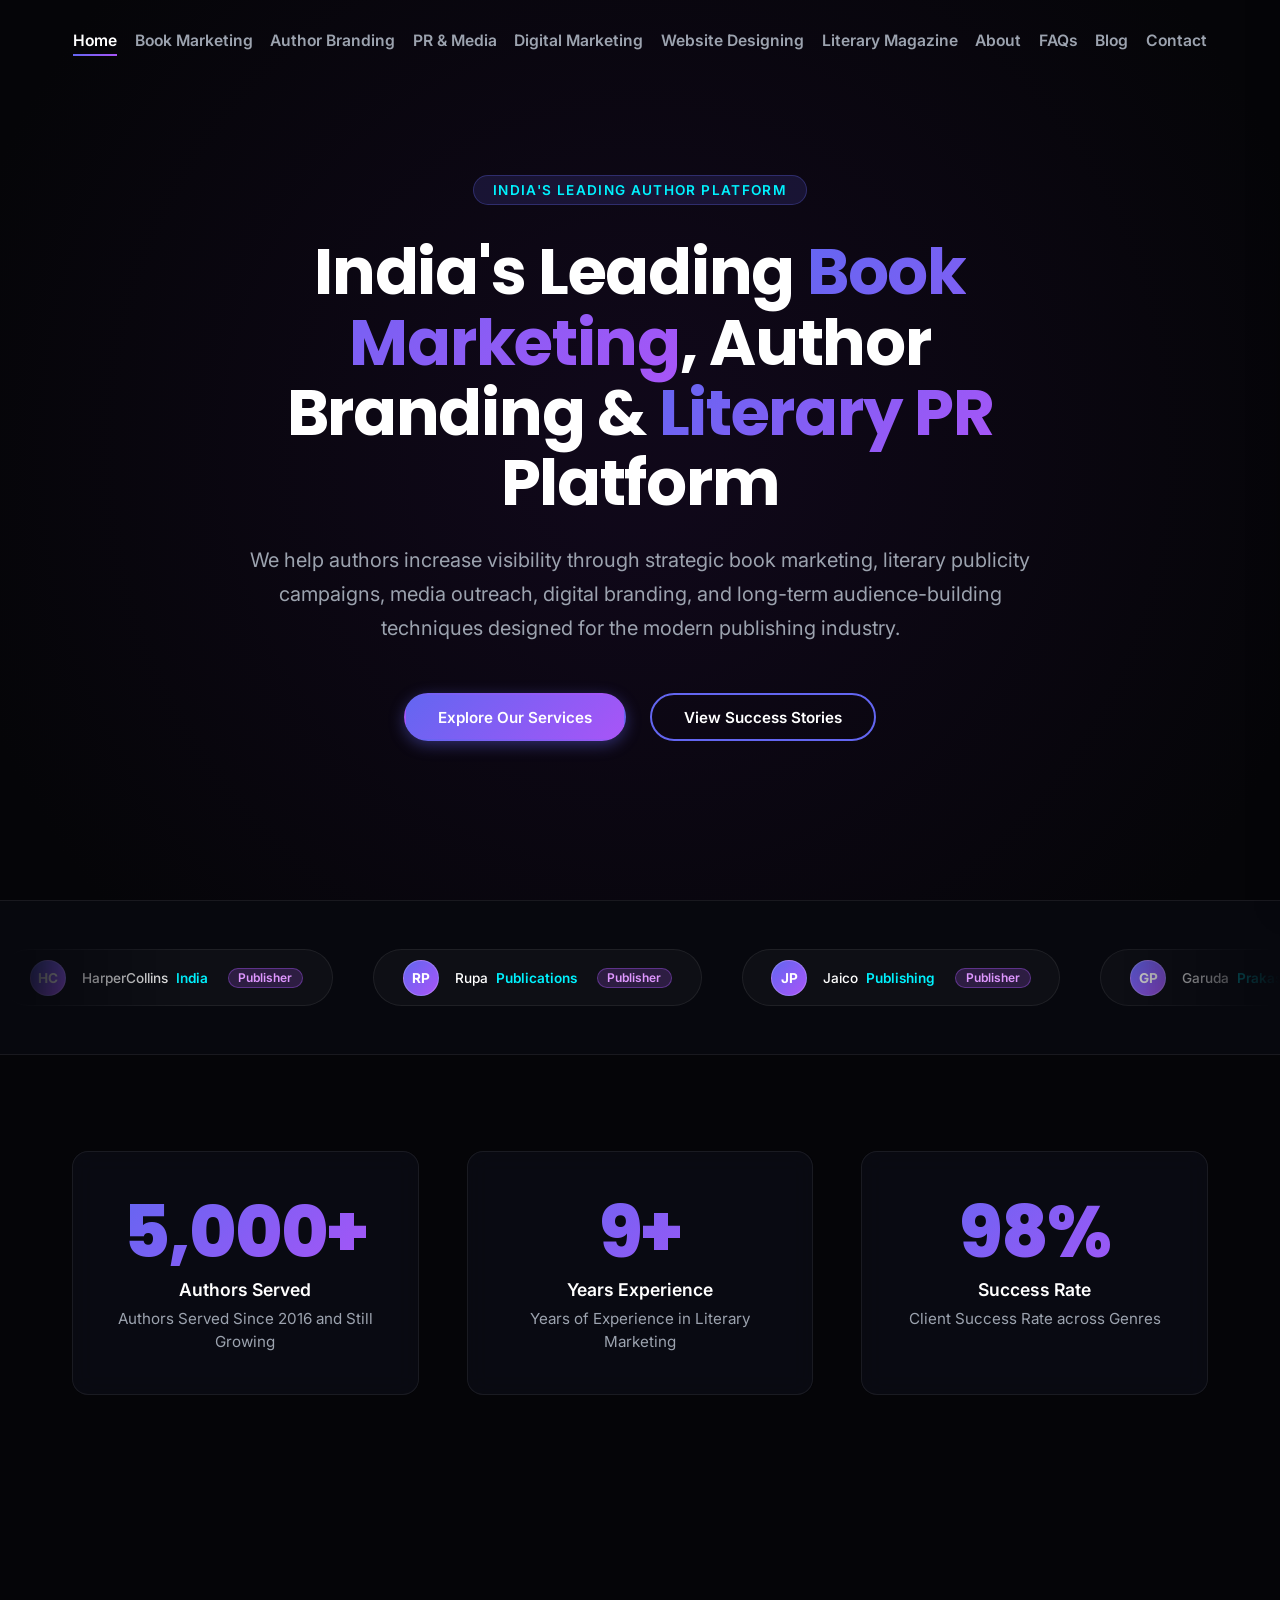
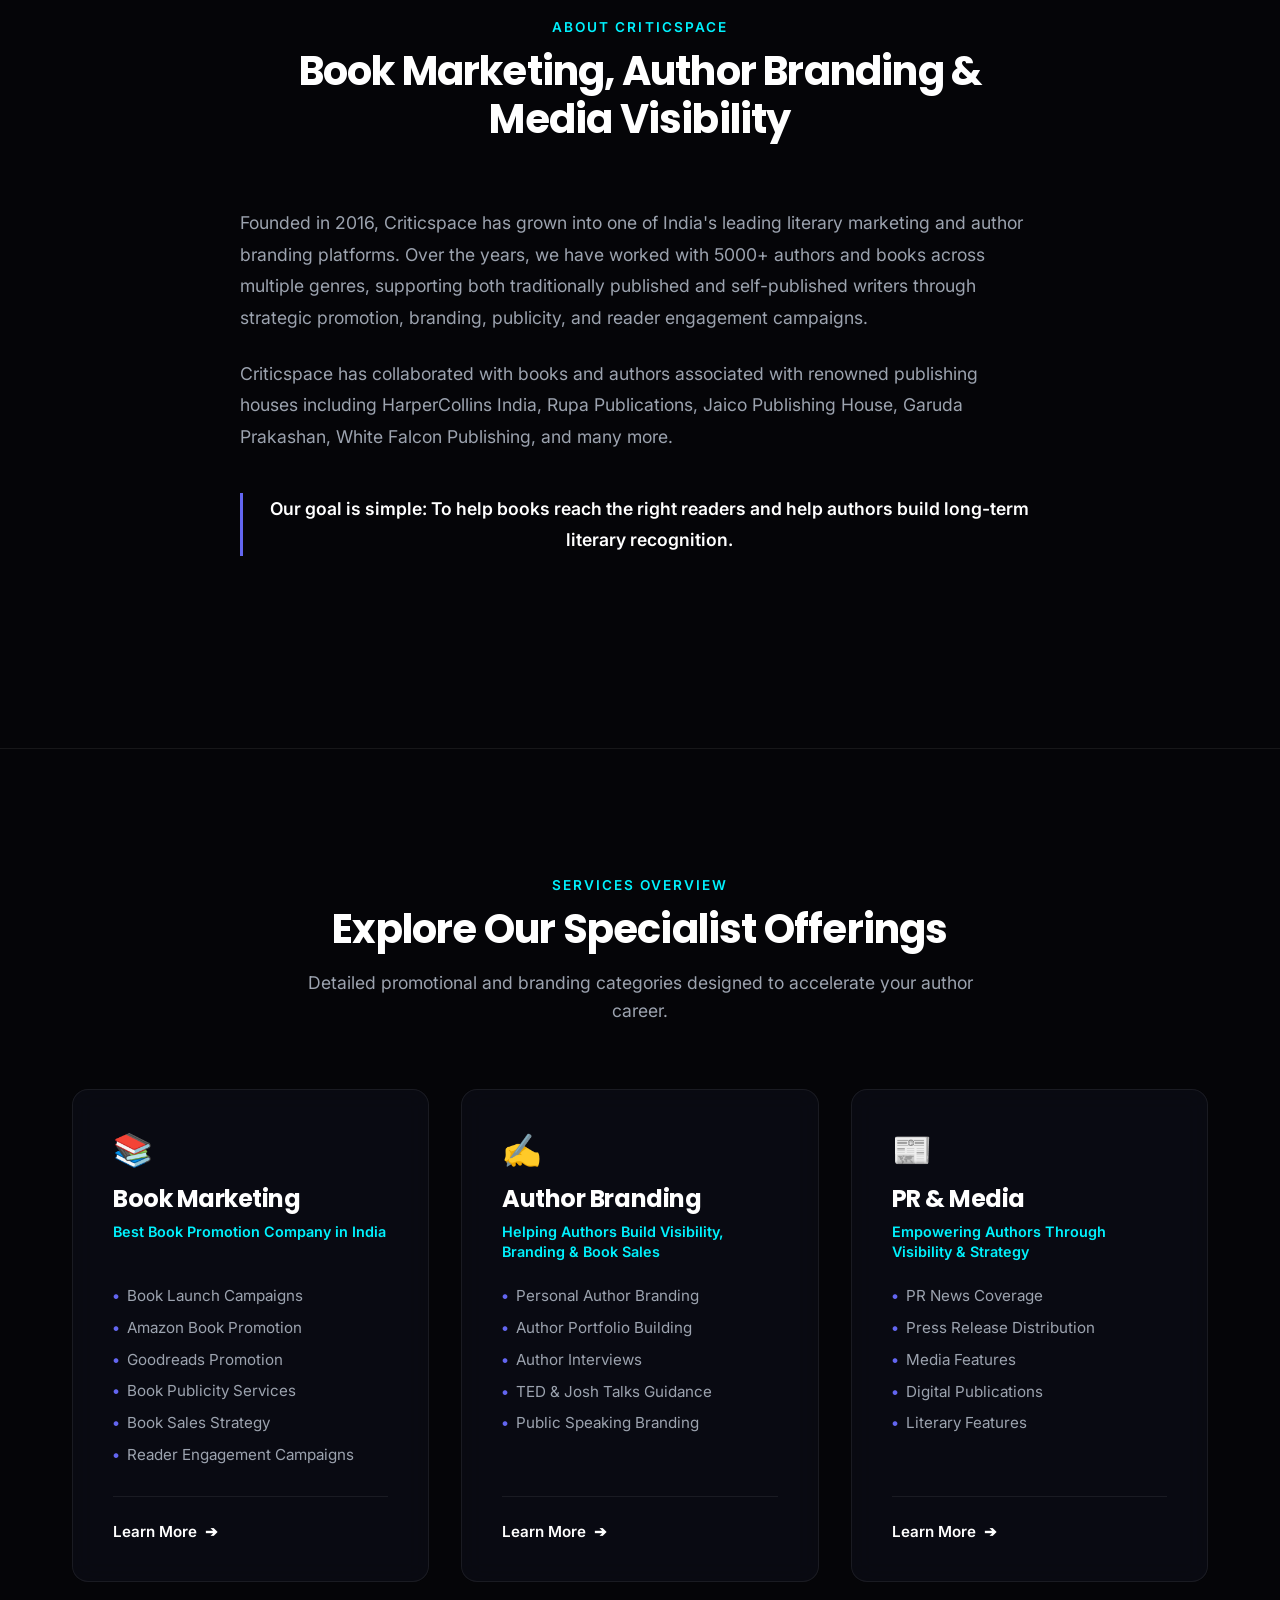
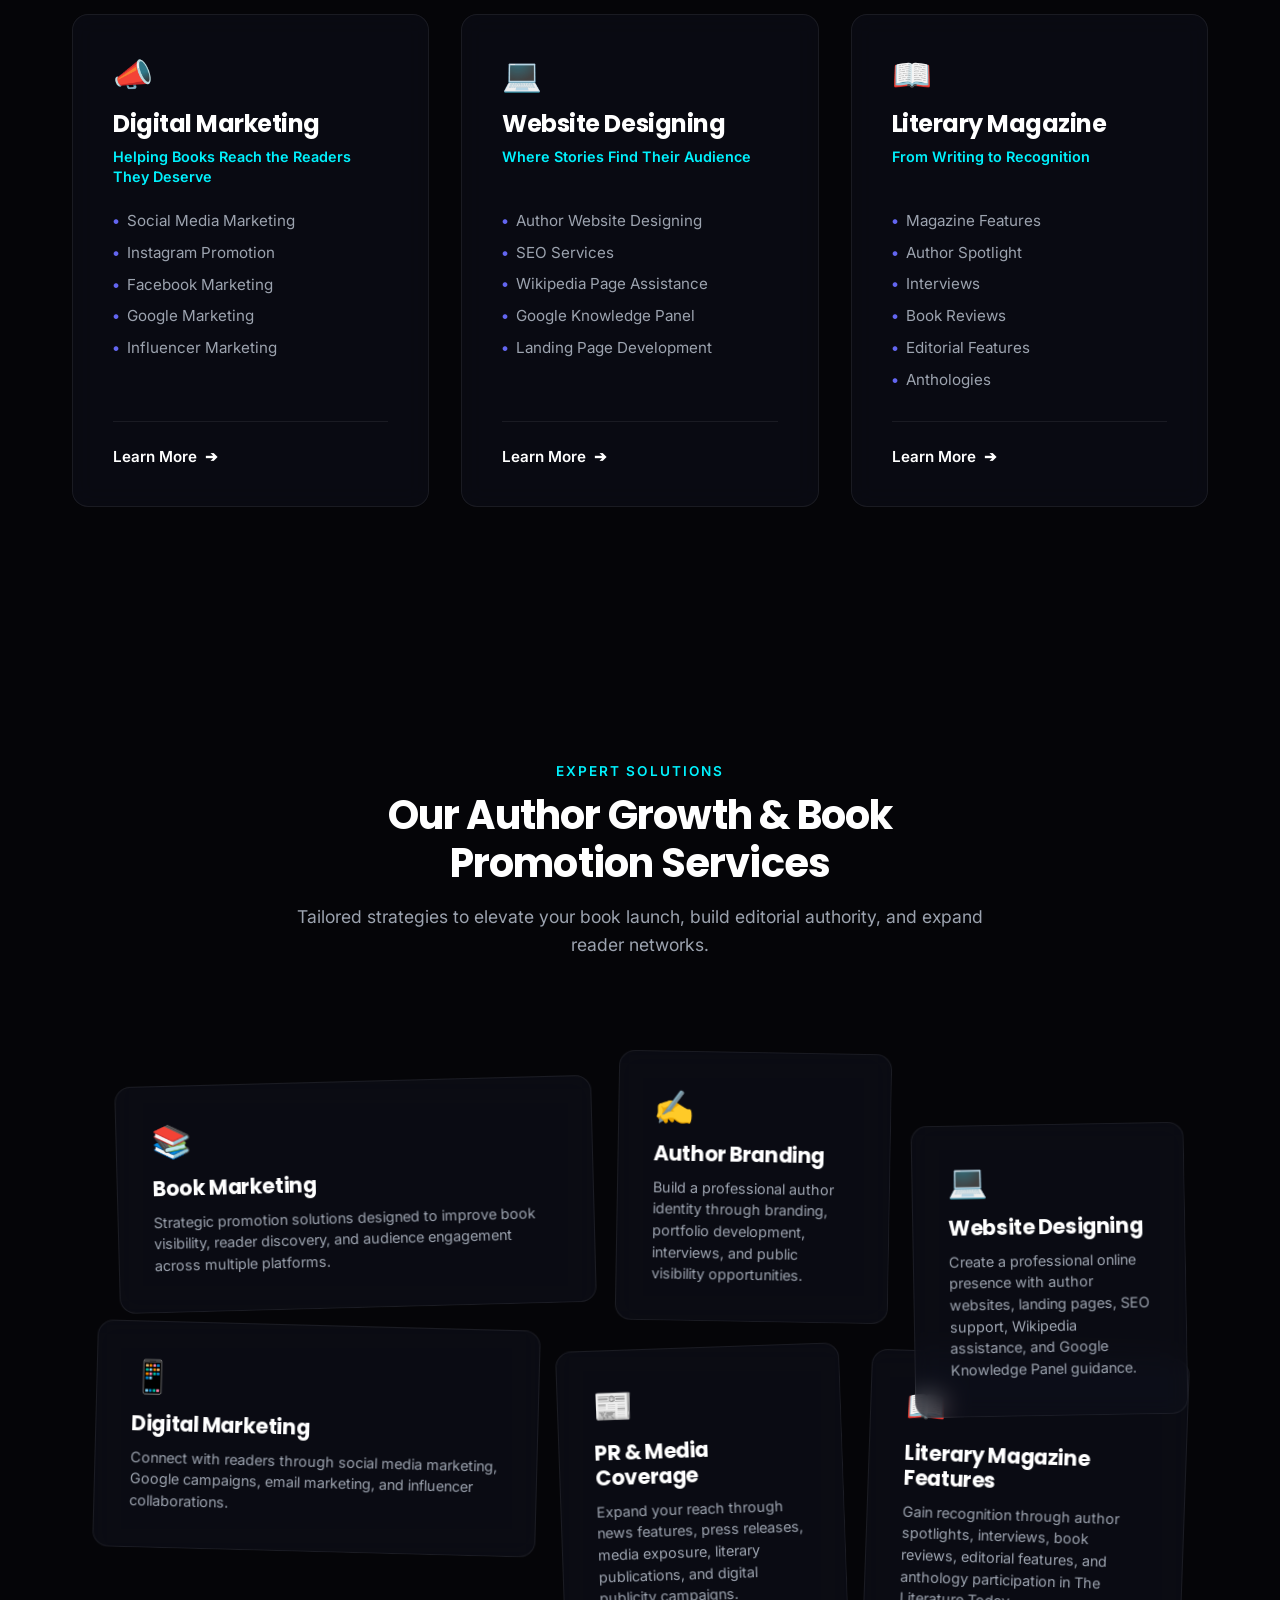
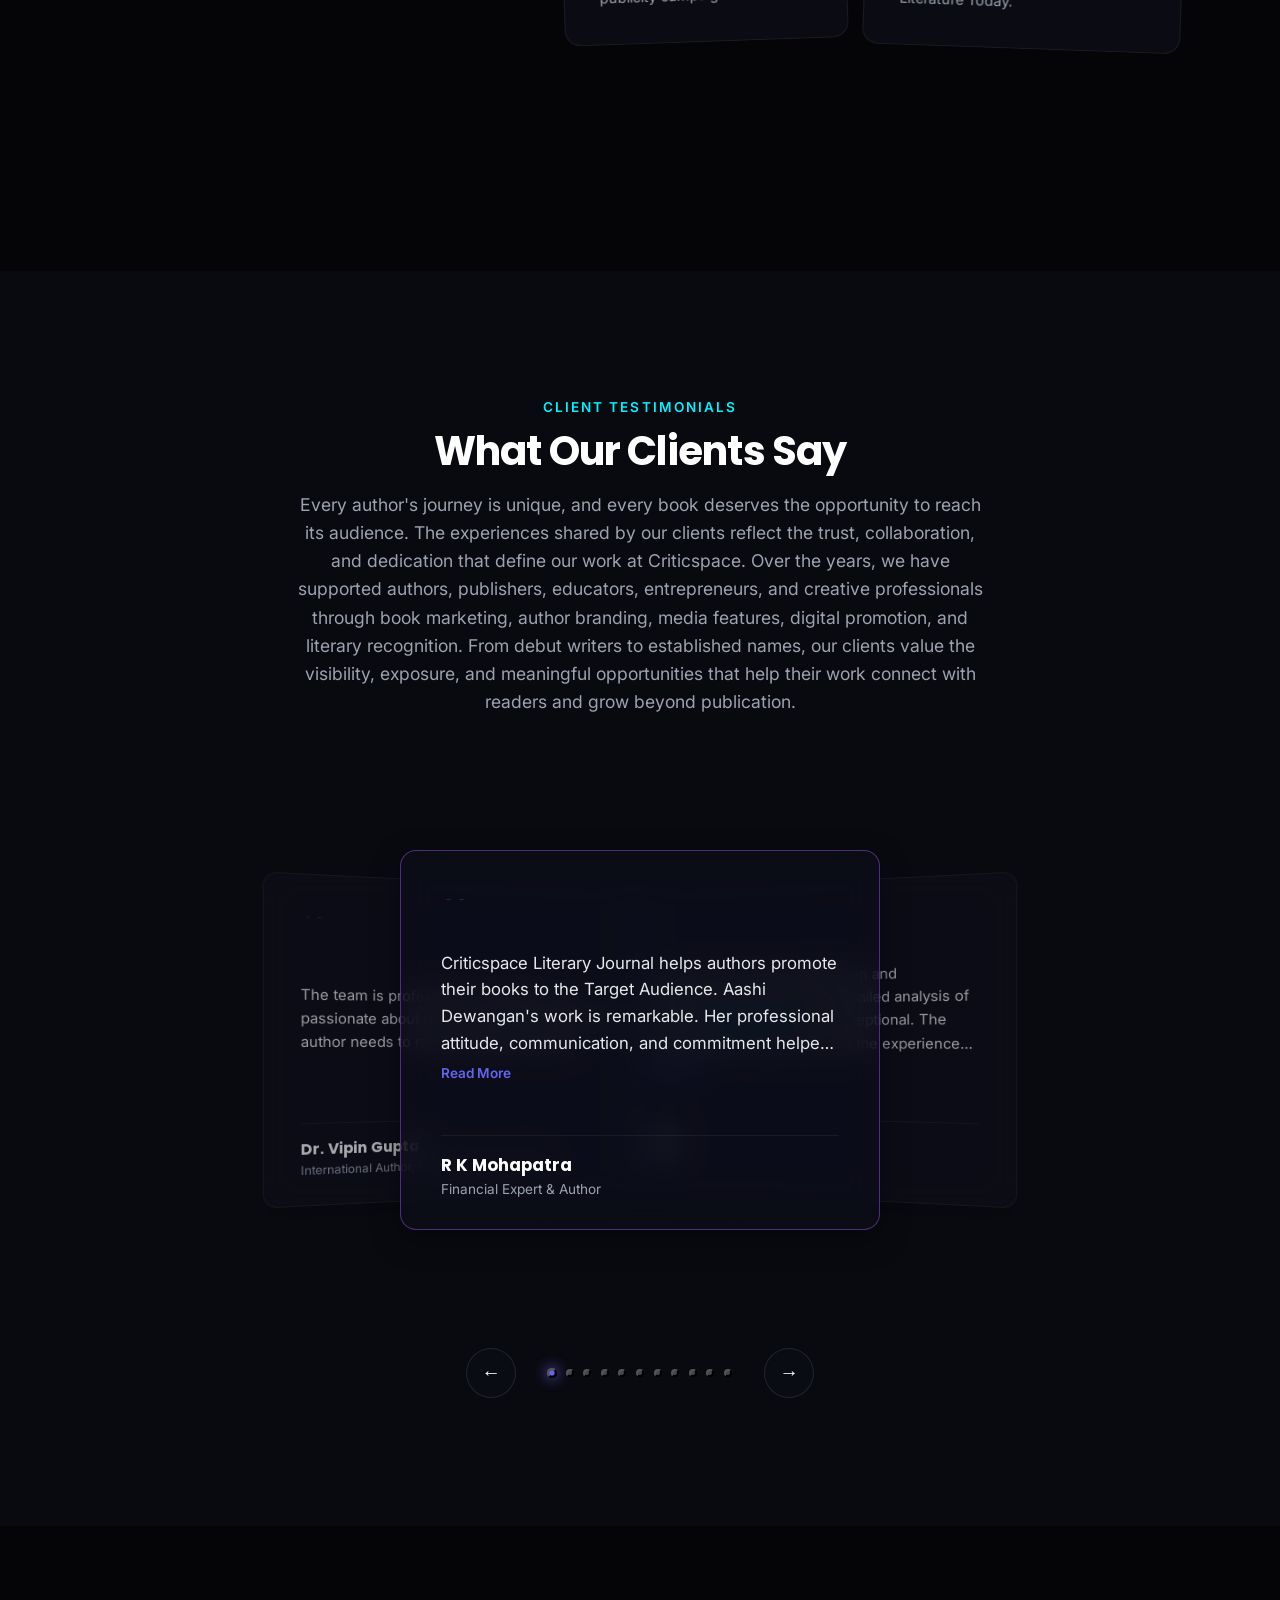
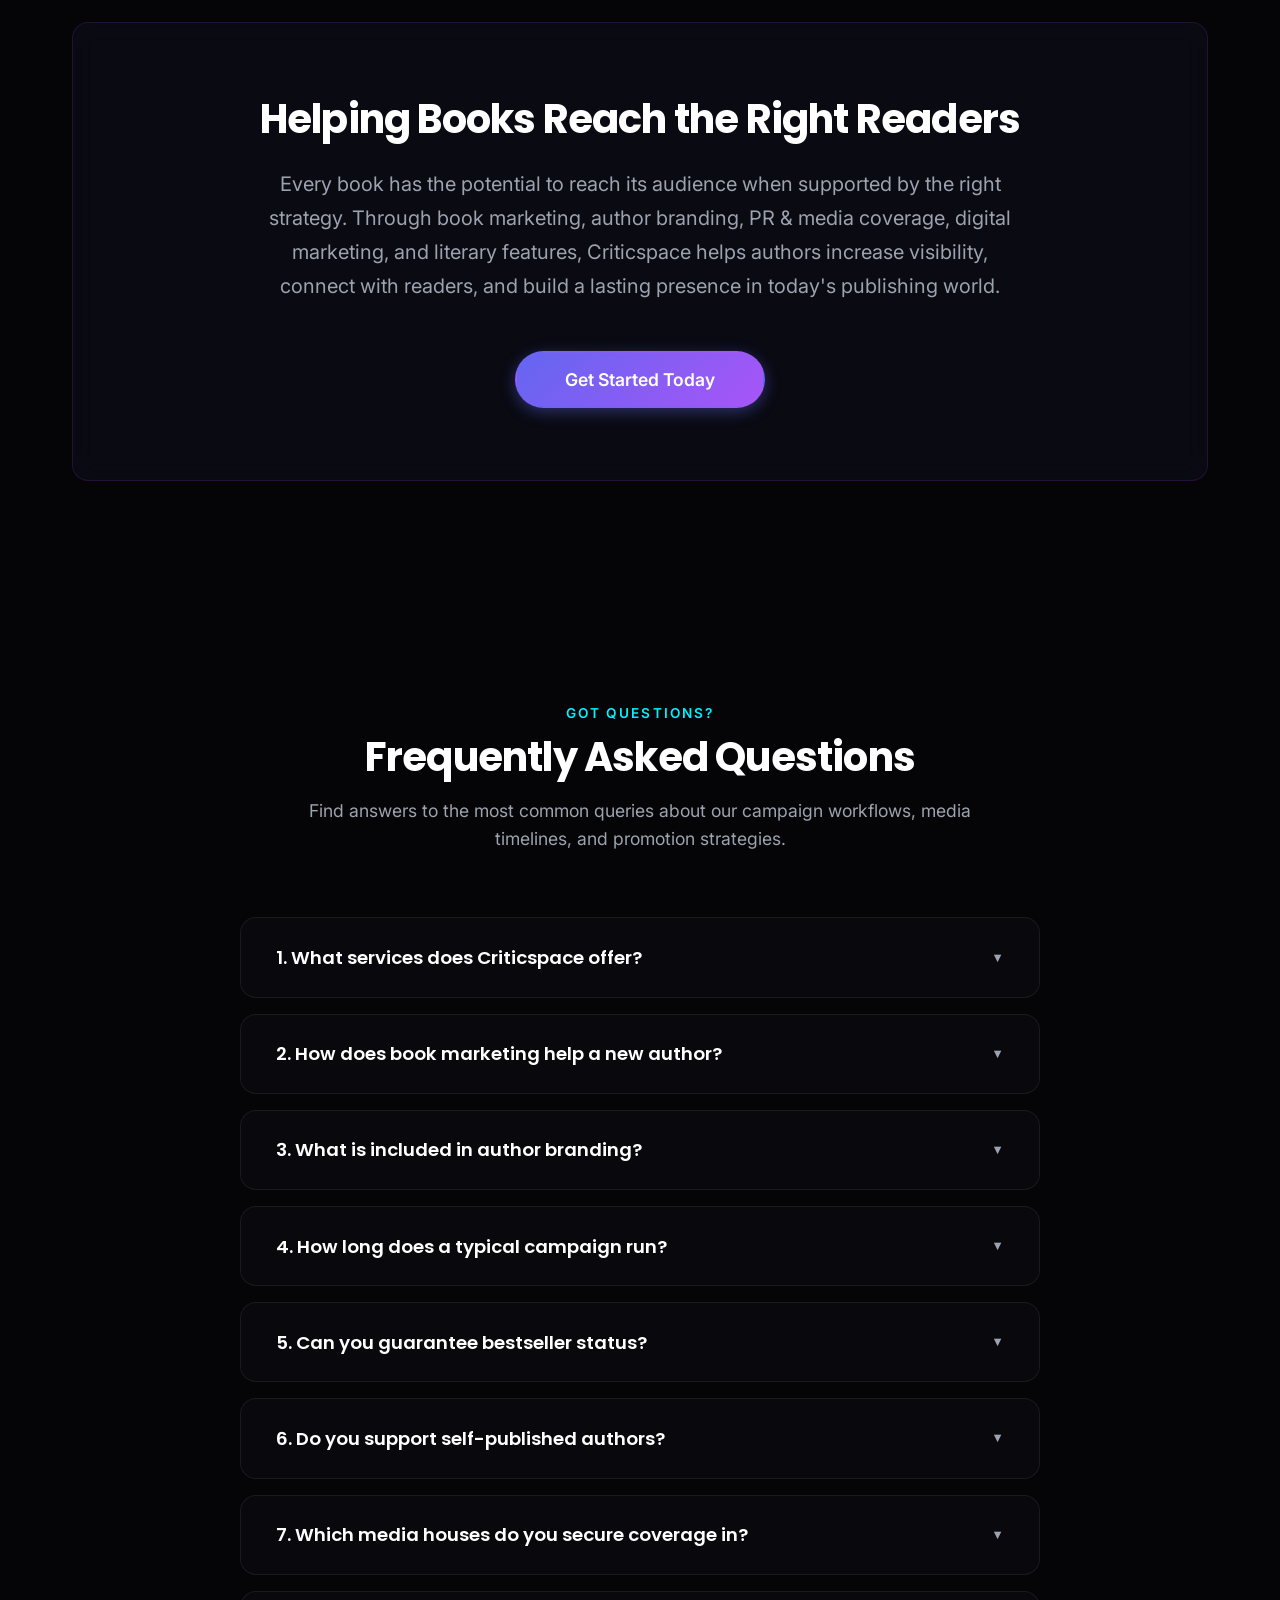
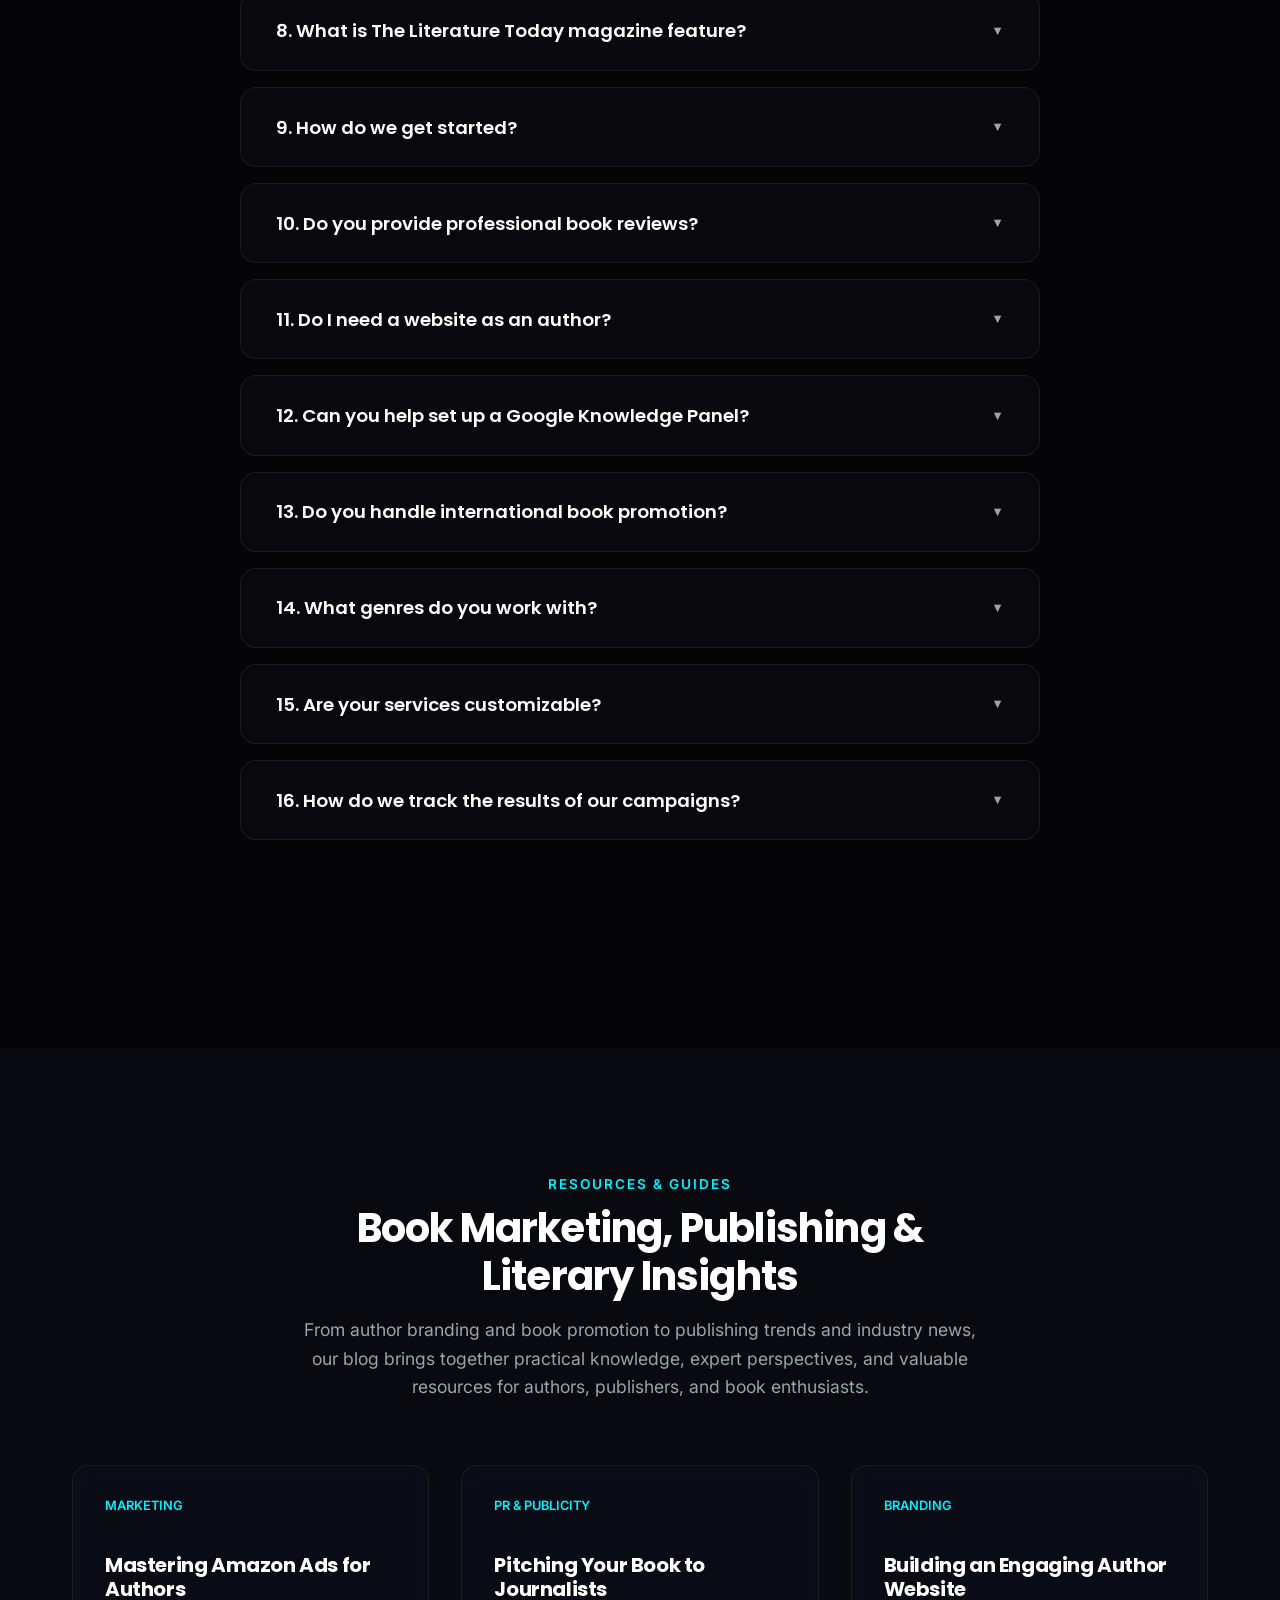
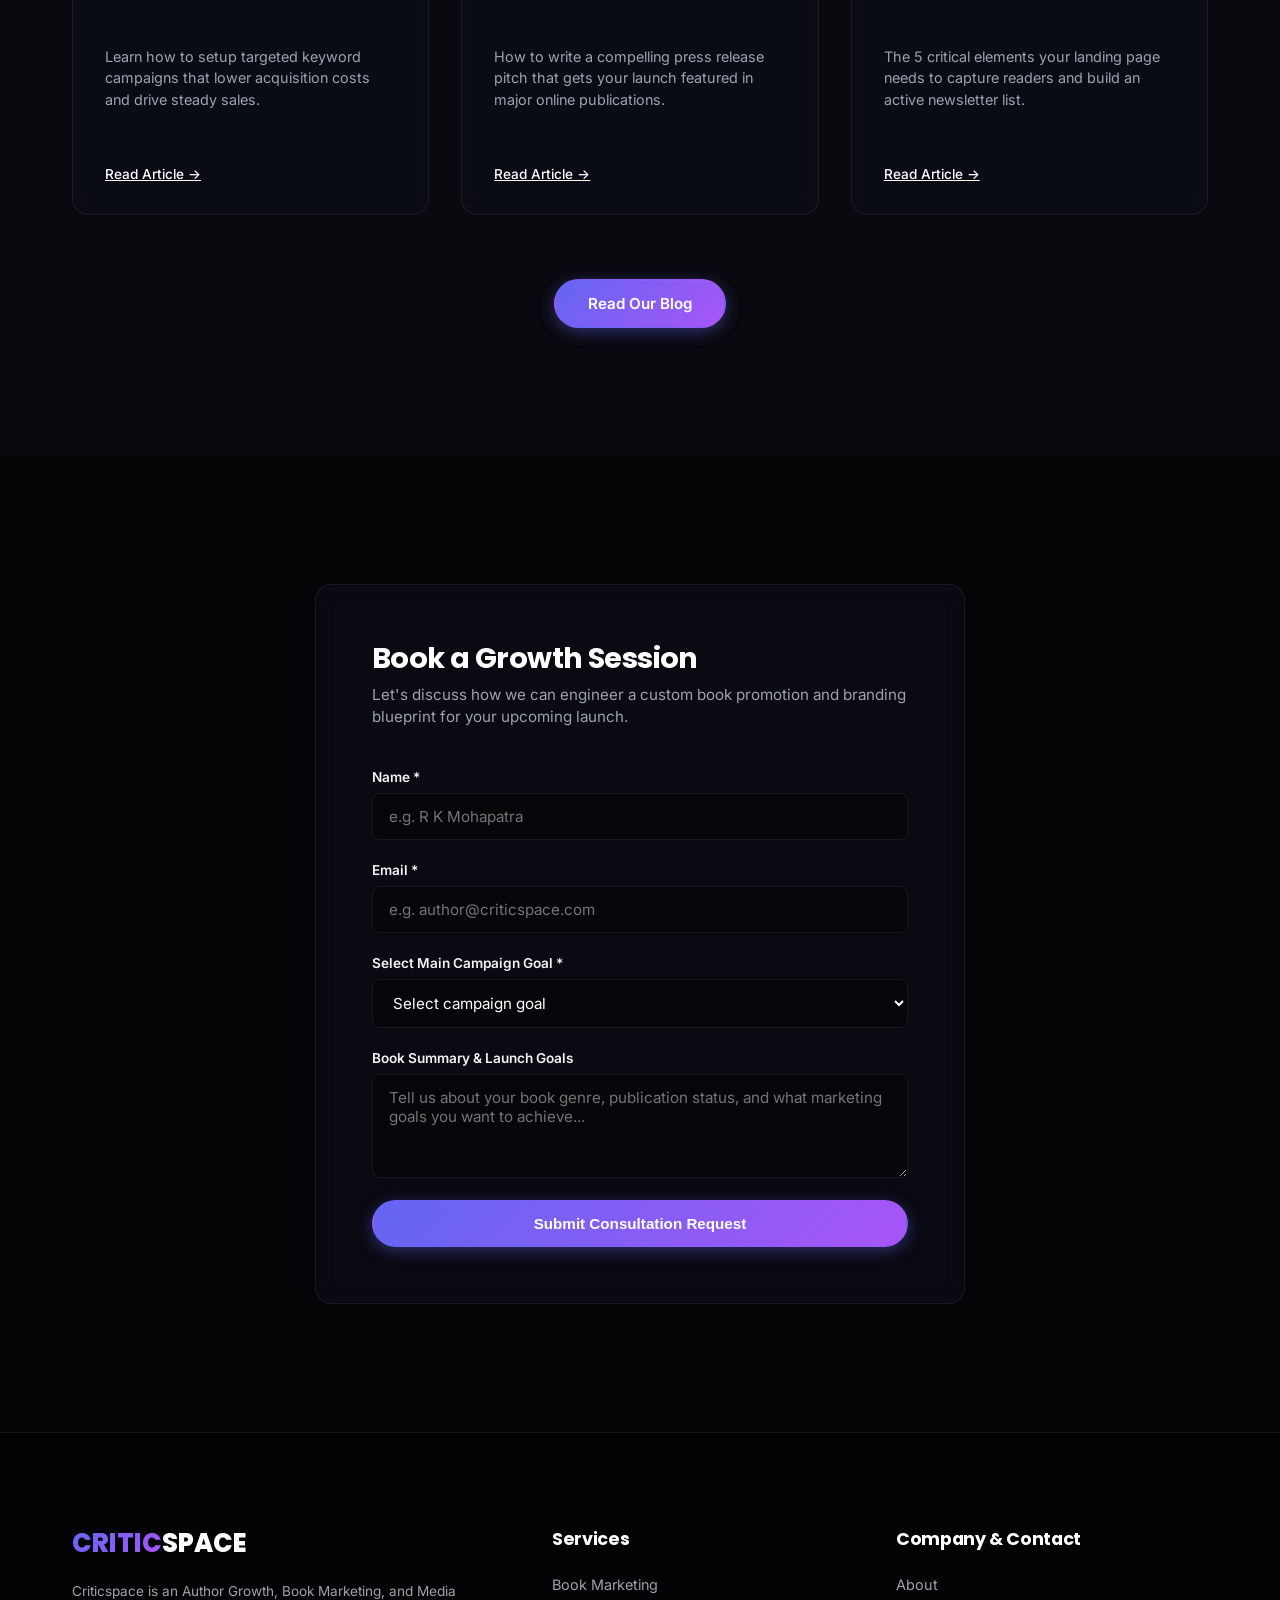
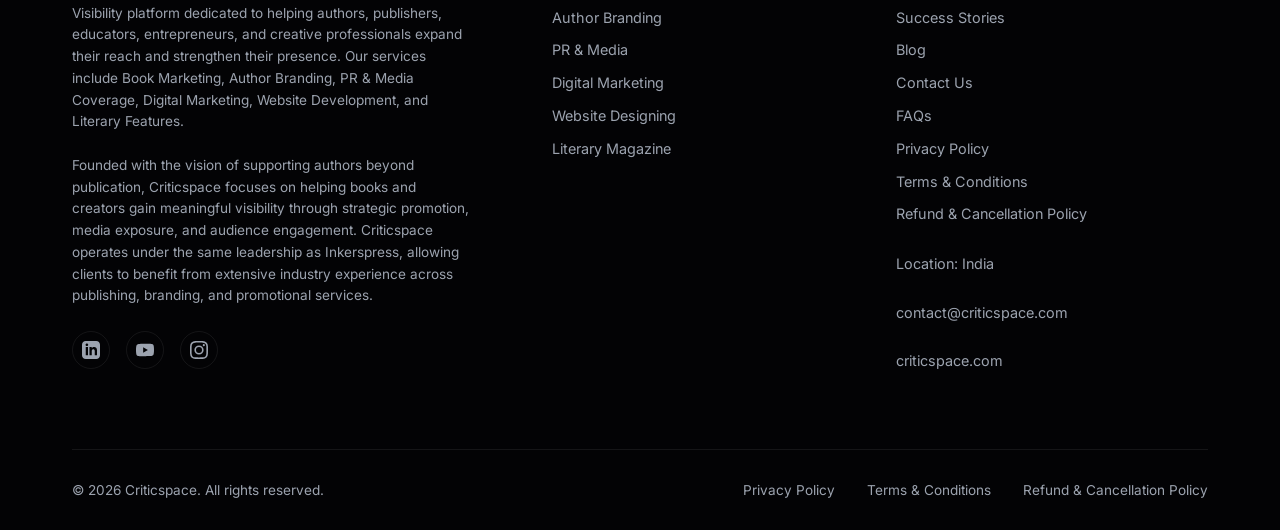
==== commit 96ddb974: "updated" ====
--- a/index.html
+++ b/index.html
@@ -21,12 +21,12 @@
         <div class="vv-nav-container">
             <nav class="vv-nav-menu" id="nav-menu">
                 <a href="#hero" class="is-active">Home</a>
-                <a href="book-marketing.html">Book Marketing</a>
-                <a href="author-branding.html">Author Branding</a>
-                <a href="pr-media.html">PR & Media</a>
-                <a href="digital-marketing.html">Digital Marketing</a>
-                <a href="website-designing.html">Website Designing</a>
-                <a href="literary-magazine.html">Literary Magazine</a>
+                <a href="BookMarketing.html">Book Marketing</a>
+                <a href="AuthorBrandling.html">Author Branding</a>
+                <a href="PR&Media.html">PR & Media</a>
+                <a href="Digital Marketing.html">Digital Marketing</a>
+                <a href="Autho design.html">Website Designing</a>
+                <a href="Literary.html">Literary Magazine</a>
                 <a href="#about">About</a>
                 <a href="#faq">FAQs</a>
                 <a href="#blog">Blog</a>
@@ -47,12 +47,12 @@
     <div class="vv-mobile-drawer" id="mobile-drawer">
         <nav class="vv-mobile-nav" id="mobile-nav">
             <a href="#hero" class="is-active">Home</a>
-            <a href="book-marketing.html">Book Marketing</a>
-            <a href="author-branding.html">Author Branding</a>
-            <a href="pr-media.html">PR & Media</a>
-            <a href="digital-marketing.html">Digital Marketing</a>
-            <a href="website-designing.html">Website Designing</a>
-            <a href="literary-magazine.html">Literary Magazine</a>
+            <a href="BookMarketing.html">Book Marketing</a>
+            <a href="AuthorBrandling.html">Author Branding</a>
+            <a href="PR&Media.html">PR & Media</a>
+            <a href="Digital Marketing.html">Digital Marketing</a>
+            <a href="Autho design.html">Website Designing</a>
+            <a href="Literary.html">Literary Magazine</a>
             <a href="#about">About</a>
             <a href="#faq">FAQs</a>
             <a href="#blog">Blog</a>
@@ -218,7 +218,7 @@
                             <li><span class="bullet">•</span> Reader Engagement Campaigns</li>
                         </ul>
                         <div class="vv-submenu-footer">
-                            <a href="book-marketing.html" class="vv-submenu-link">Learn More <span class="arrow">➔</span></a>
+                            <a href="BookMarketing.html" class="vv-submenu-link">Learn More <span class="arrow">➔</span></a>
                         </div>
                     </div>
 
@@ -237,7 +237,7 @@
                             <li><span class="bullet">•</span> Public Speaking Branding</li>
                         </ul>
                         <div class="vv-submenu-footer">
-                            <a href="author-branding.html" class="vv-submenu-link">Learn More <span class="arrow">➔</span></a>
+                            <a href="AuthorBrandling.html" class="vv-submenu-link">Learn More <span class="arrow">➔</span></a>
                         </div>
                     </div>
 
@@ -256,7 +256,7 @@
                             <li><span class="bullet">•</span> Literary Features</li>
                         </ul>
                         <div class="vv-submenu-footer">
-                            <a href="pr-media.html" class="vv-submenu-link">Learn More <span class="arrow">➔</span></a>
+                            <a href="PR&Media.html" class="vv-submenu-link">Learn More <span class="arrow">➔</span></a>
                         </div>
                     </div>
 
@@ -275,7 +275,7 @@
                             <li><span class="bullet">•</span> Influencer Marketing</li>
                         </ul>
                         <div class="vv-submenu-footer">
-                            <a href="digital-marketing.html" class="vv-submenu-link">Learn More <span class="arrow">➔</span></a>
+                            <a href="Digital Marketing.html" class="vv-submenu-link">Learn More <span class="arrow">➔</span></a>
                         </div>
                     </div>
 
@@ -294,7 +294,7 @@
                             <li><span class="bullet">•</span> Landing Page Development</li>
                         </ul>
                         <div class="vv-submenu-footer">
-                            <a href="website-designing.html" class="vv-submenu-link">Learn More <span class="arrow">➔</span></a>
+                            <a href="Autho design.html" class="vv-submenu-link">Learn More <span class="arrow">➔</span></a>
                         </div>
                     </div>
 
@@ -314,7 +314,7 @@
                             <li><span class="bullet">•</span> Anthologies</li>
                         </ul>
                         <div class="vv-submenu-footer">
-                            <a href="literary-magazine.html" class="vv-submenu-link">Learn More <span class="arrow">➔</span></a>
+                            <a href="Literary.html" class="vv-submenu-link">Learn More <span class="arrow">➔</span></a>
                         </div>
                     </div>
                 </div>
@@ -710,12 +710,12 @@
                     <div class="vv-footer-col">
                         <h4>Services</h4>
                         <ul>
-                            <li><a href="#services">Book Marketing</a></li>
-                            <li><a href="#services">Author Branding</a></li>
-                            <li><a href="#services">PR & Media</a></li>
-                            <li><a href="#services">Digital Marketing</a></li>
-                            <li><a href="#services">Website Designing</a></li>
-                            <li><a href="#services">Literary Magazine</a></li>
+                            <li><a href="BookMarketing.html">Book Marketing</a></li>
+                            <li><a href="AuthorBrandling.html">Author Branding</a></li>
+                            <li><a href="PR&Media.html">PR & Media</a></li>
+                            <li><a href="Digital Marketing.html">Digital Marketing</a></li>
+                            <li><a href="Autho design.html">Website Designing</a></li>
+                            <li><a href="l">Literary Magazine</a></li>
                         </ul>
                     </div>
                     <div class="vv-footer-col">
--- a/styles.css
+++ b/styles.css
@@ -276,18 +276,30 @@
     -webkit-text-fill-color: transparent;
 }
 
-.vv-nav-menu {
-    display: flex;
-    align-items: center;
-    gap: 0.9rem; /* [ADDED FOR RESPONSIVENESS] Reduced gap to fit all 11 navbar links on one line */
-}
-
-.vv-nav-menu a {
-    color: var(--text-muted);
-    font-size: 0.82rem; /* [ADDED FOR RESPONSIVENESS] Smaller font size to fit 11 links on desktop viewport */
-    font-weight: 600;
-    position: relative;
-    white-space: nowrap; /* [ADDED FOR RESPONSIVENESS] Prevent navbar link items from wrapping internally */
+@media (min-width: 901px) {
+    .vv-nav-menu {
+        display: flex;
+        align-items: center;
+        gap: 1.5rem; /* Standard readable spacing */
+    }
+
+    .vv-nav-menu a {
+        color: var(--text-muted);
+        font-size: 1.2rem; /* Larger, prominent navbar link size */
+        font-weight: 600; /* Bolder font for prominence */
+        position: relative;
+        white-space: nowrap;
+    }
+}
+
+/* Media query to scale down navbar menu slightly on smaller desktops to prevent clipping */
+@media (max-width: 1350px) and (min-width: 901px) {
+    .vv-nav-menu {
+        gap: 1.1rem;
+    }
+    .vv-nav-menu a {
+        font-size: 0.98rem;
+    }
 }
 
 .vv-nav-menu a:hover,
@@ -781,6 +793,23 @@
 ---------------------------------------------------- */
 .vv-showcase-section {
     padding: 8rem 0;
+    position: relative;
+    overflow: hidden;
+}
+
+.vv-showcase-section .vv-container {
+    position: relative;
+    z-index: 1;
+}
+
+.vv-testimonials-canvas {
+    position: absolute;
+    top: 0;
+    left: 0;
+    width: 100%;
+    height: 100%;
+    pointer-events: none;
+    z-index: 0;
 }
 
 .vv-video-grid {
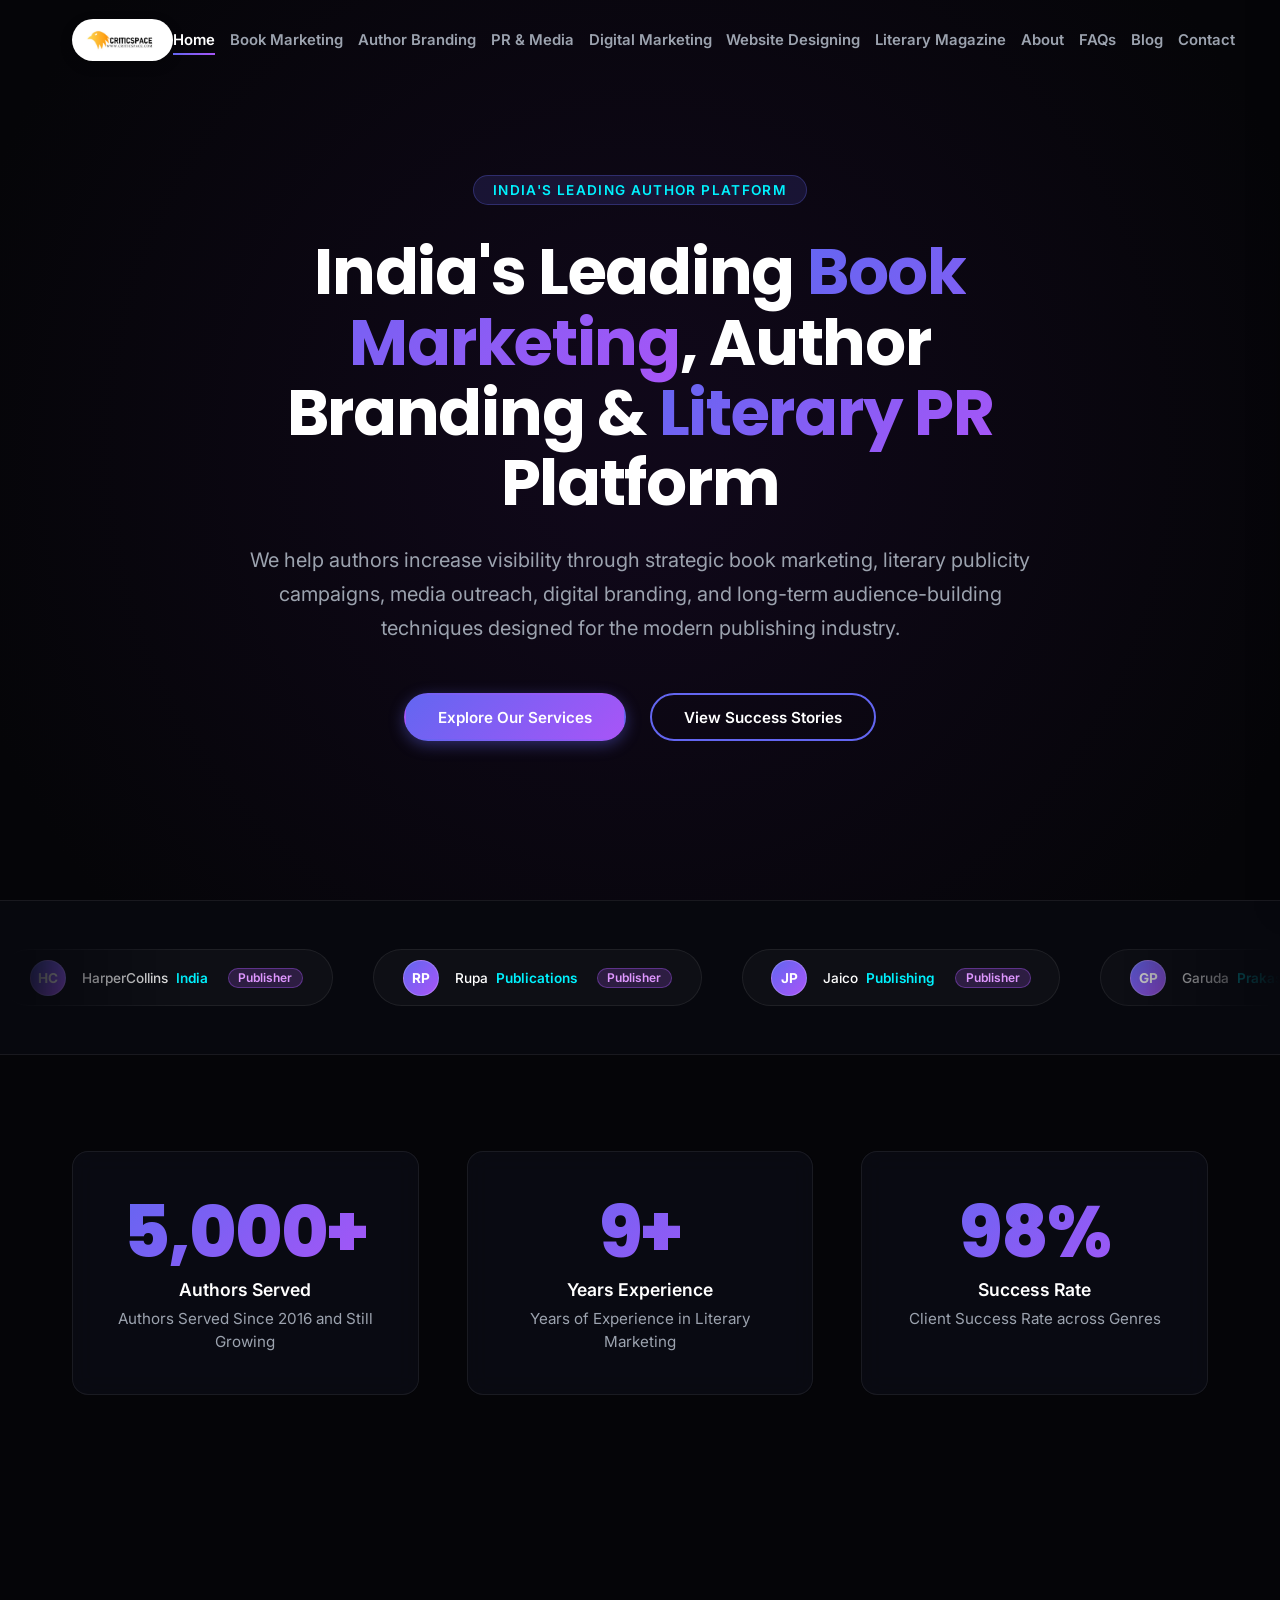
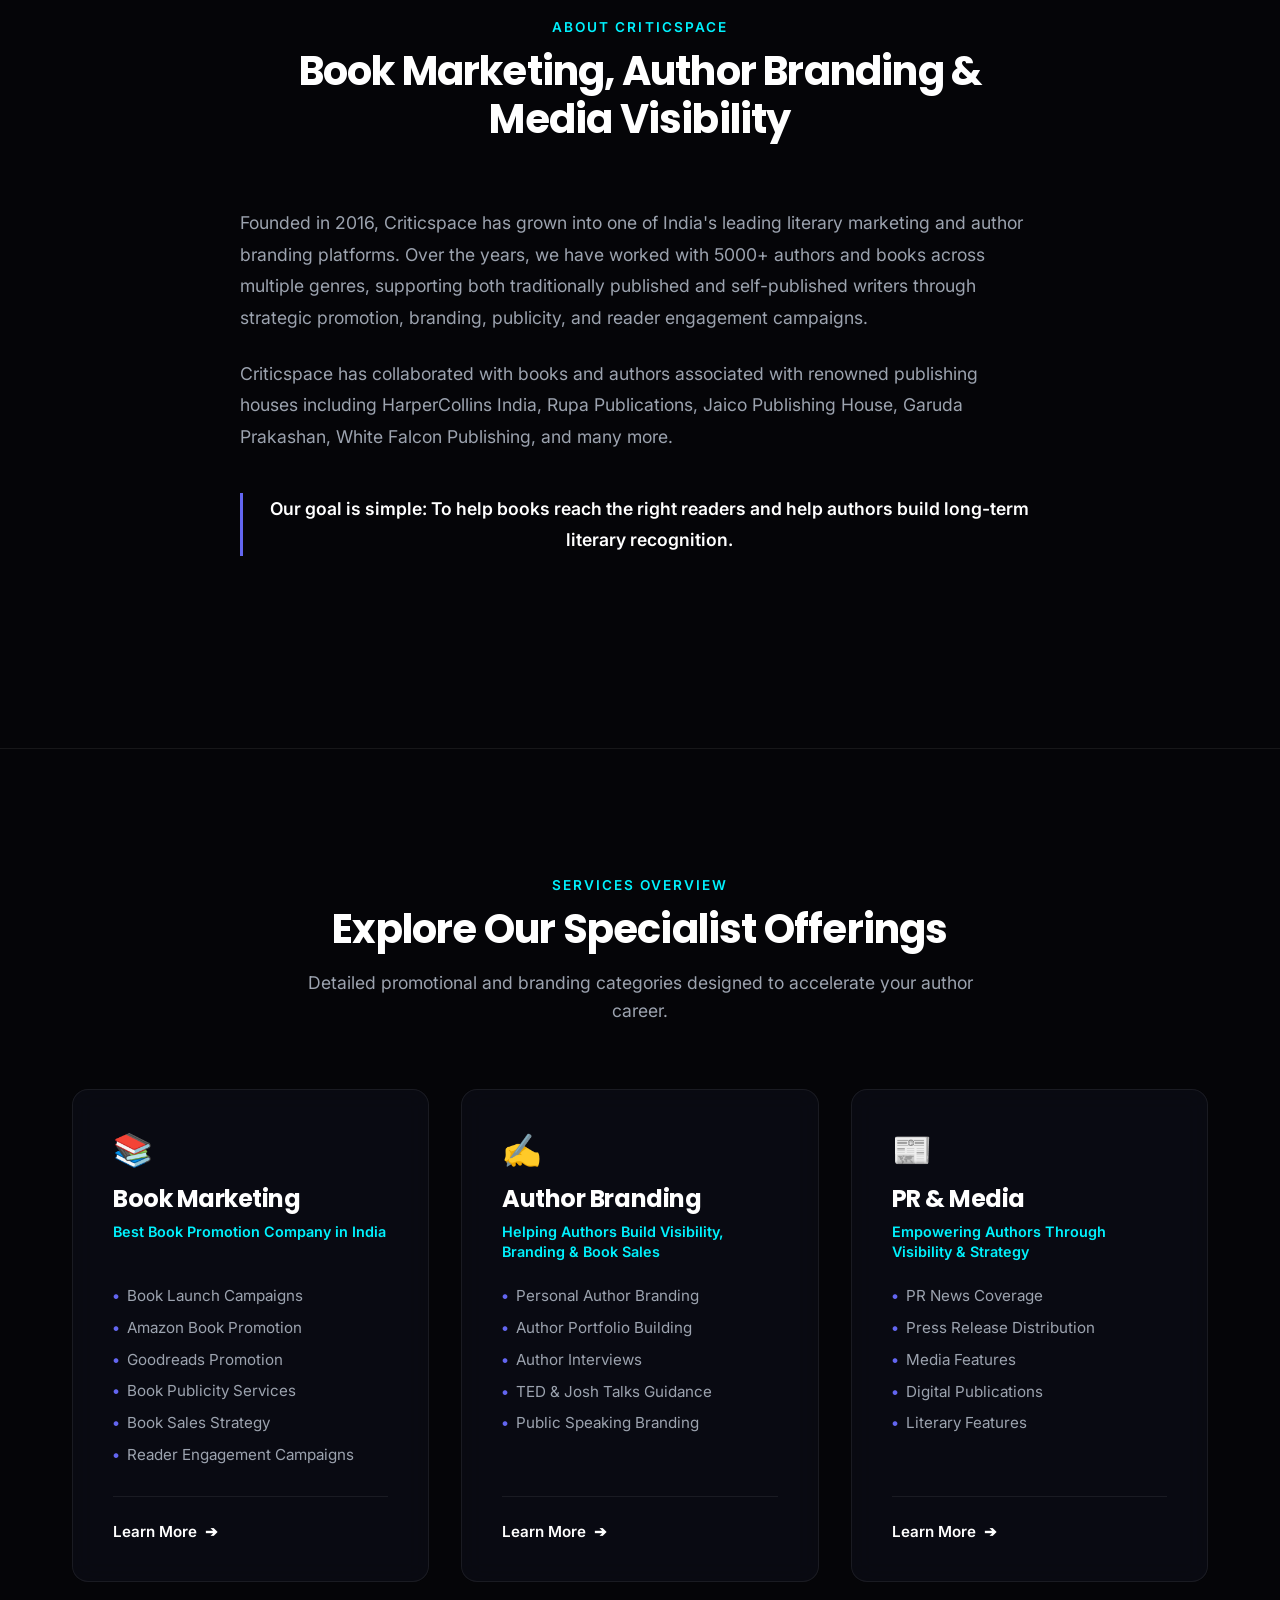
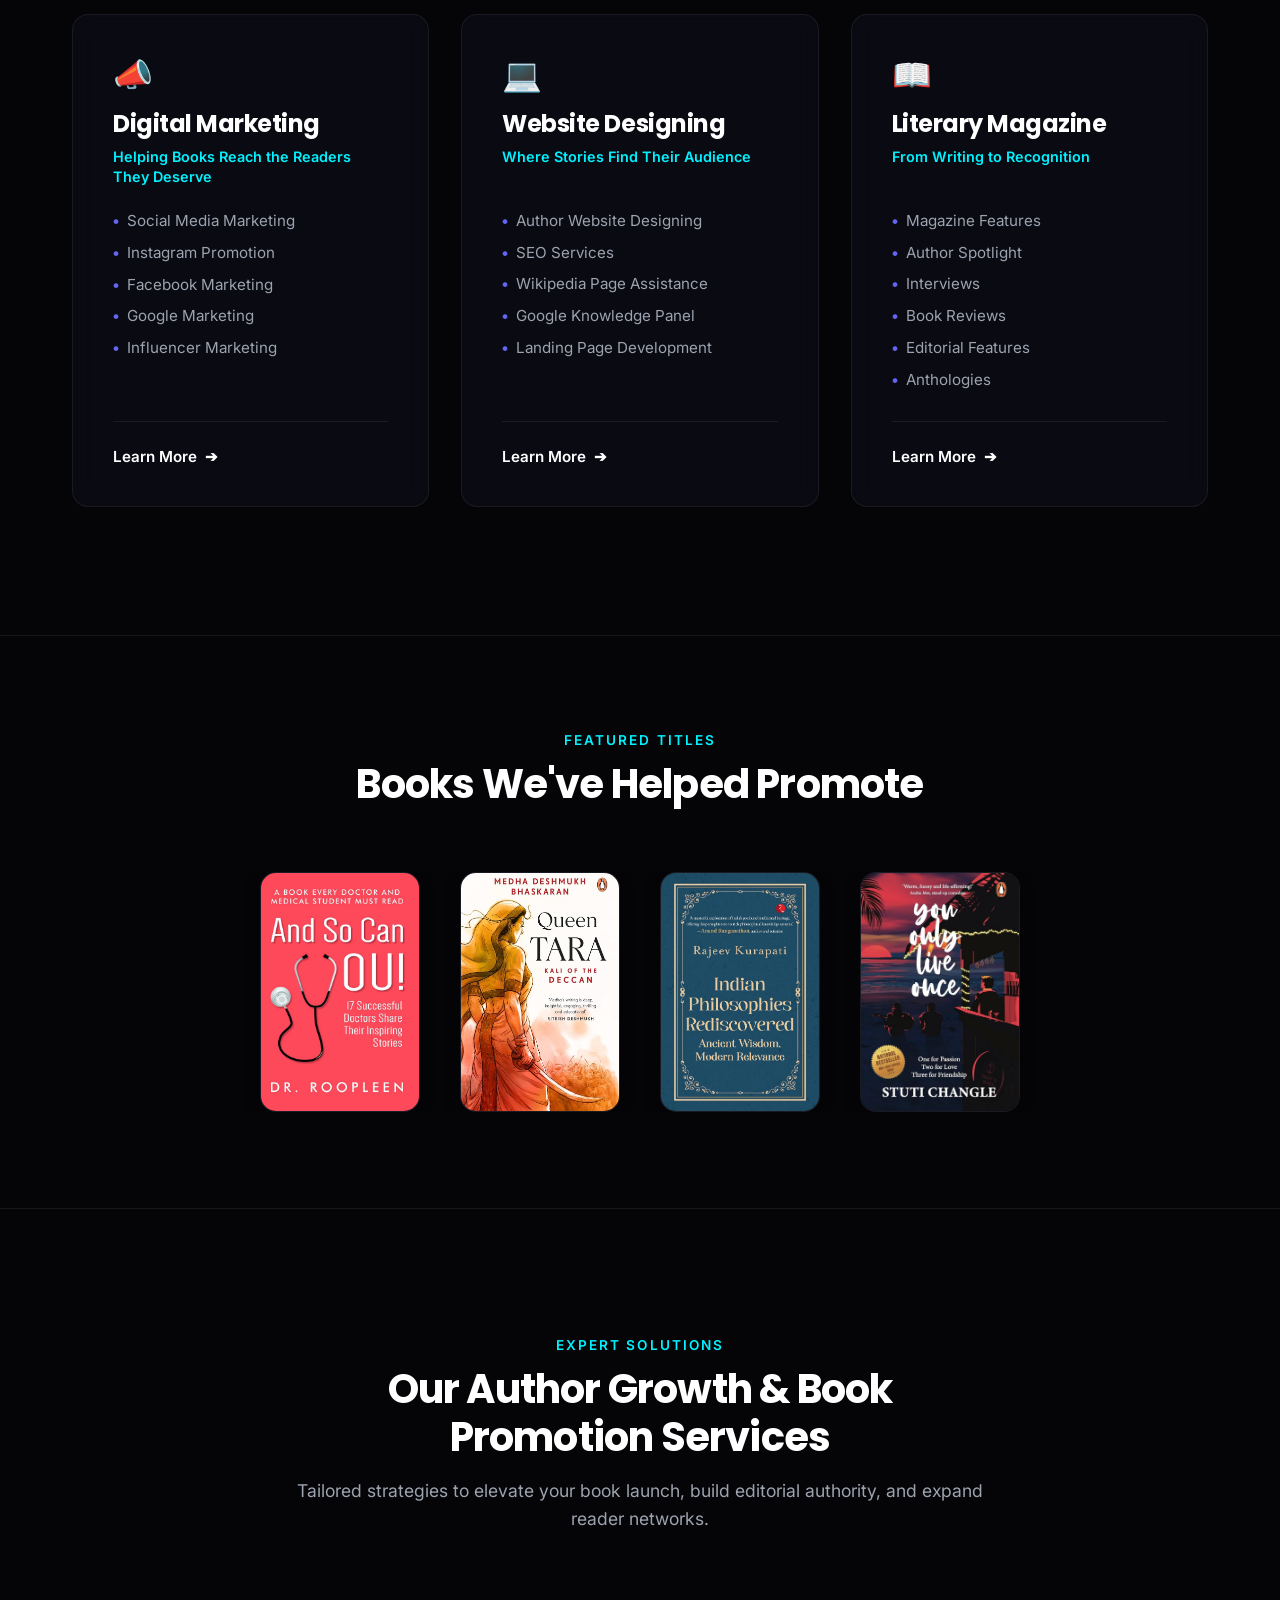
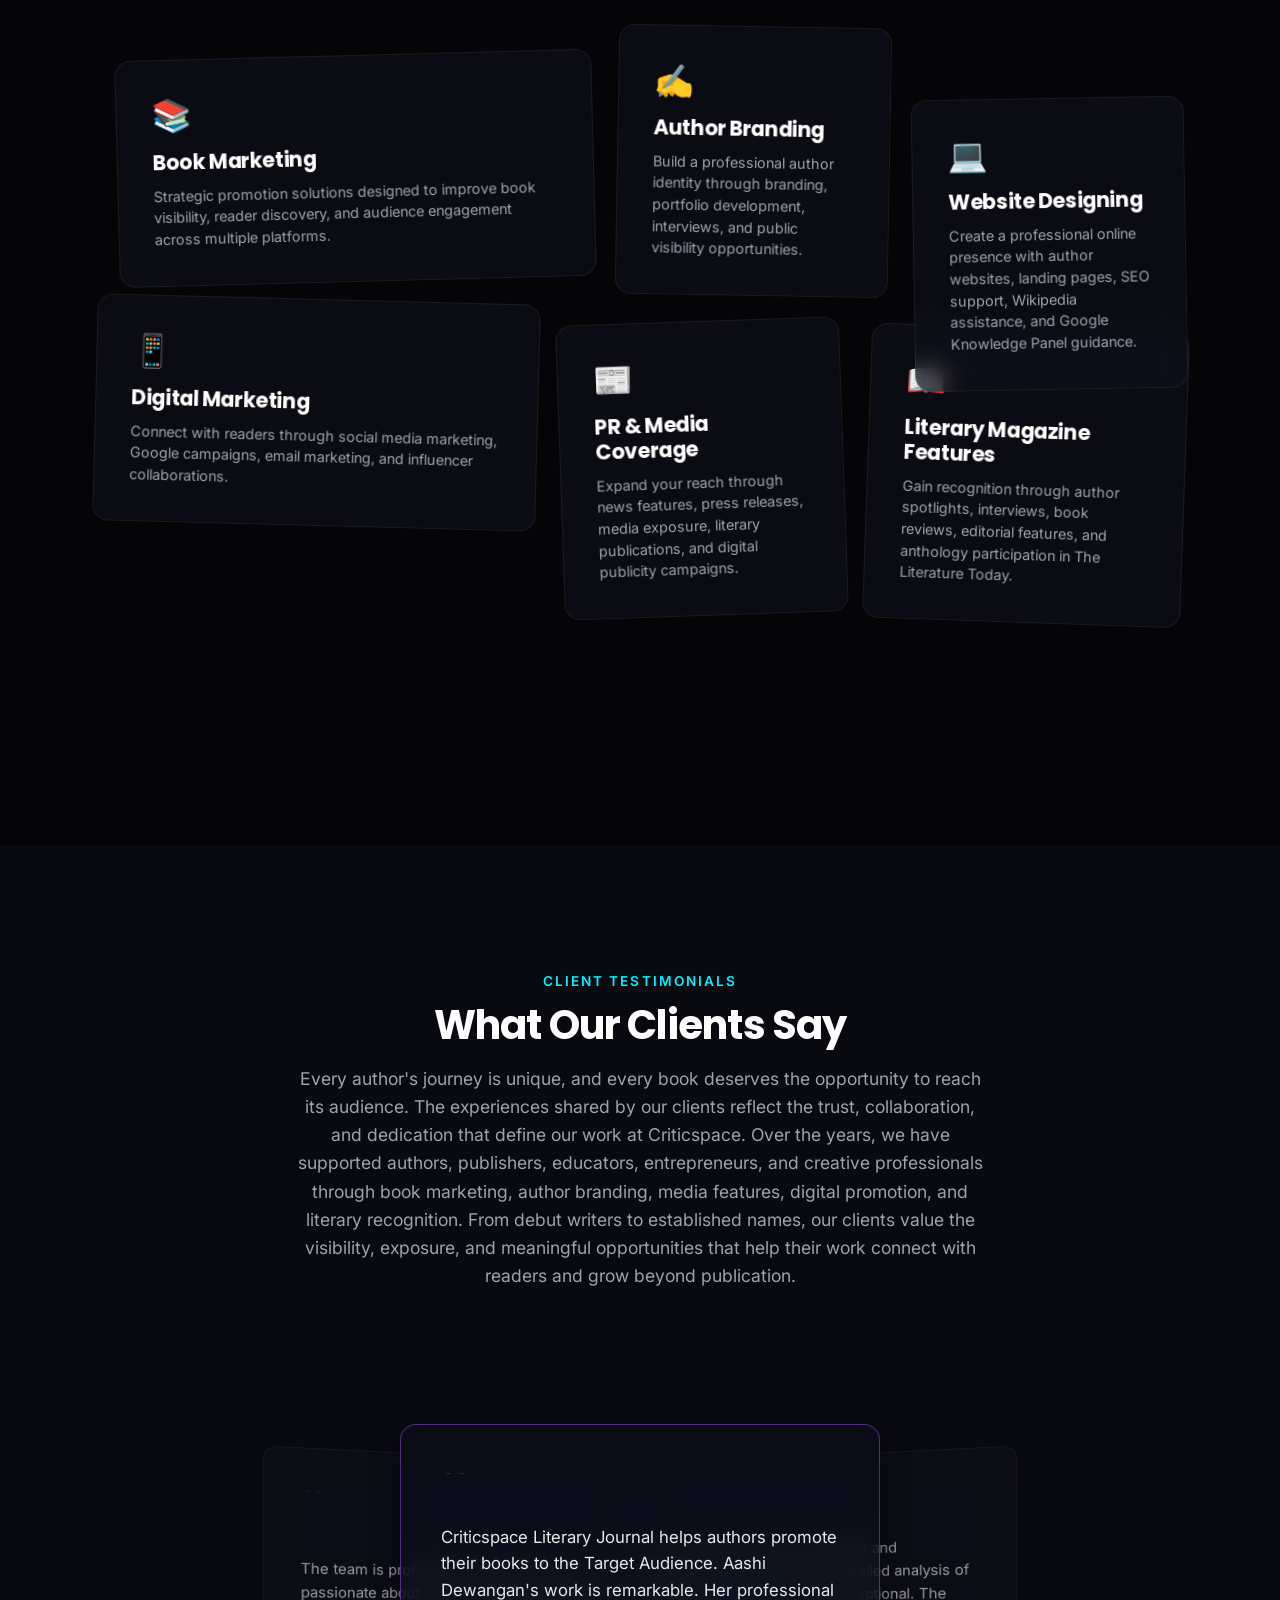
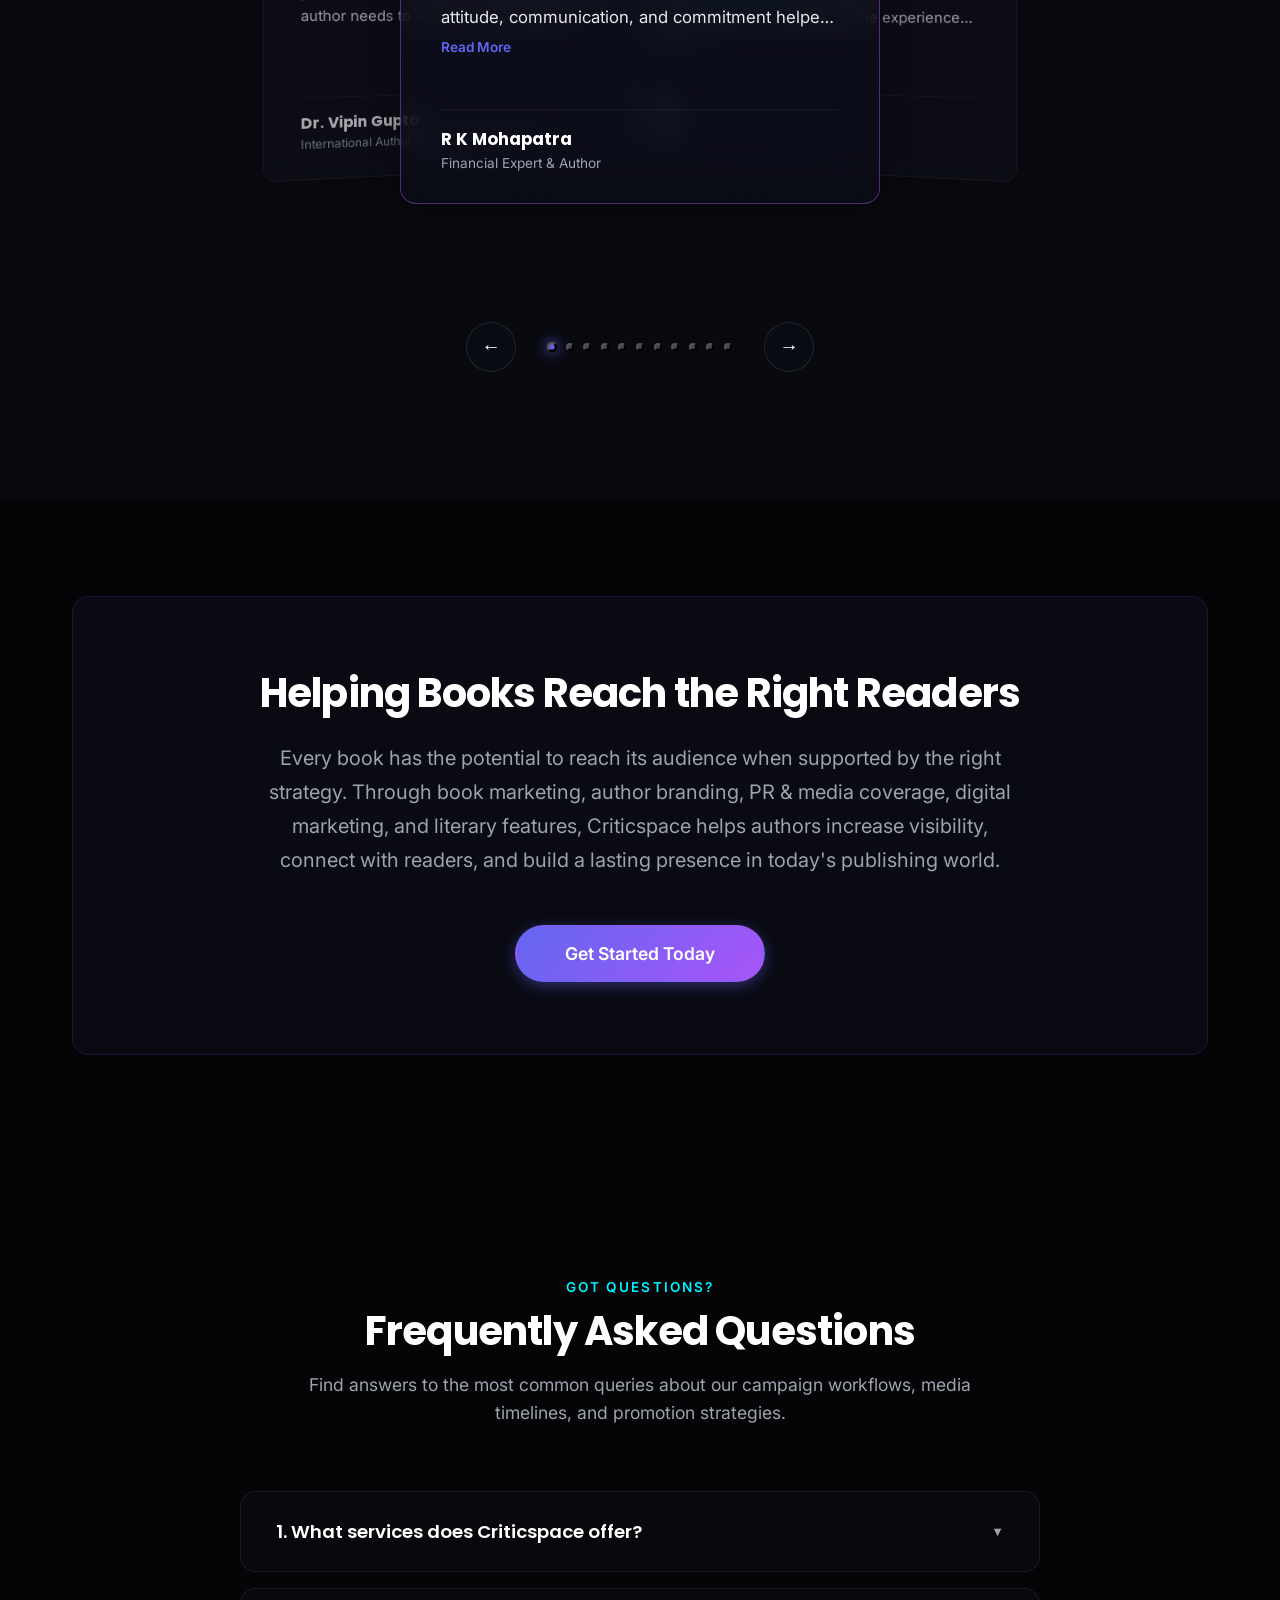
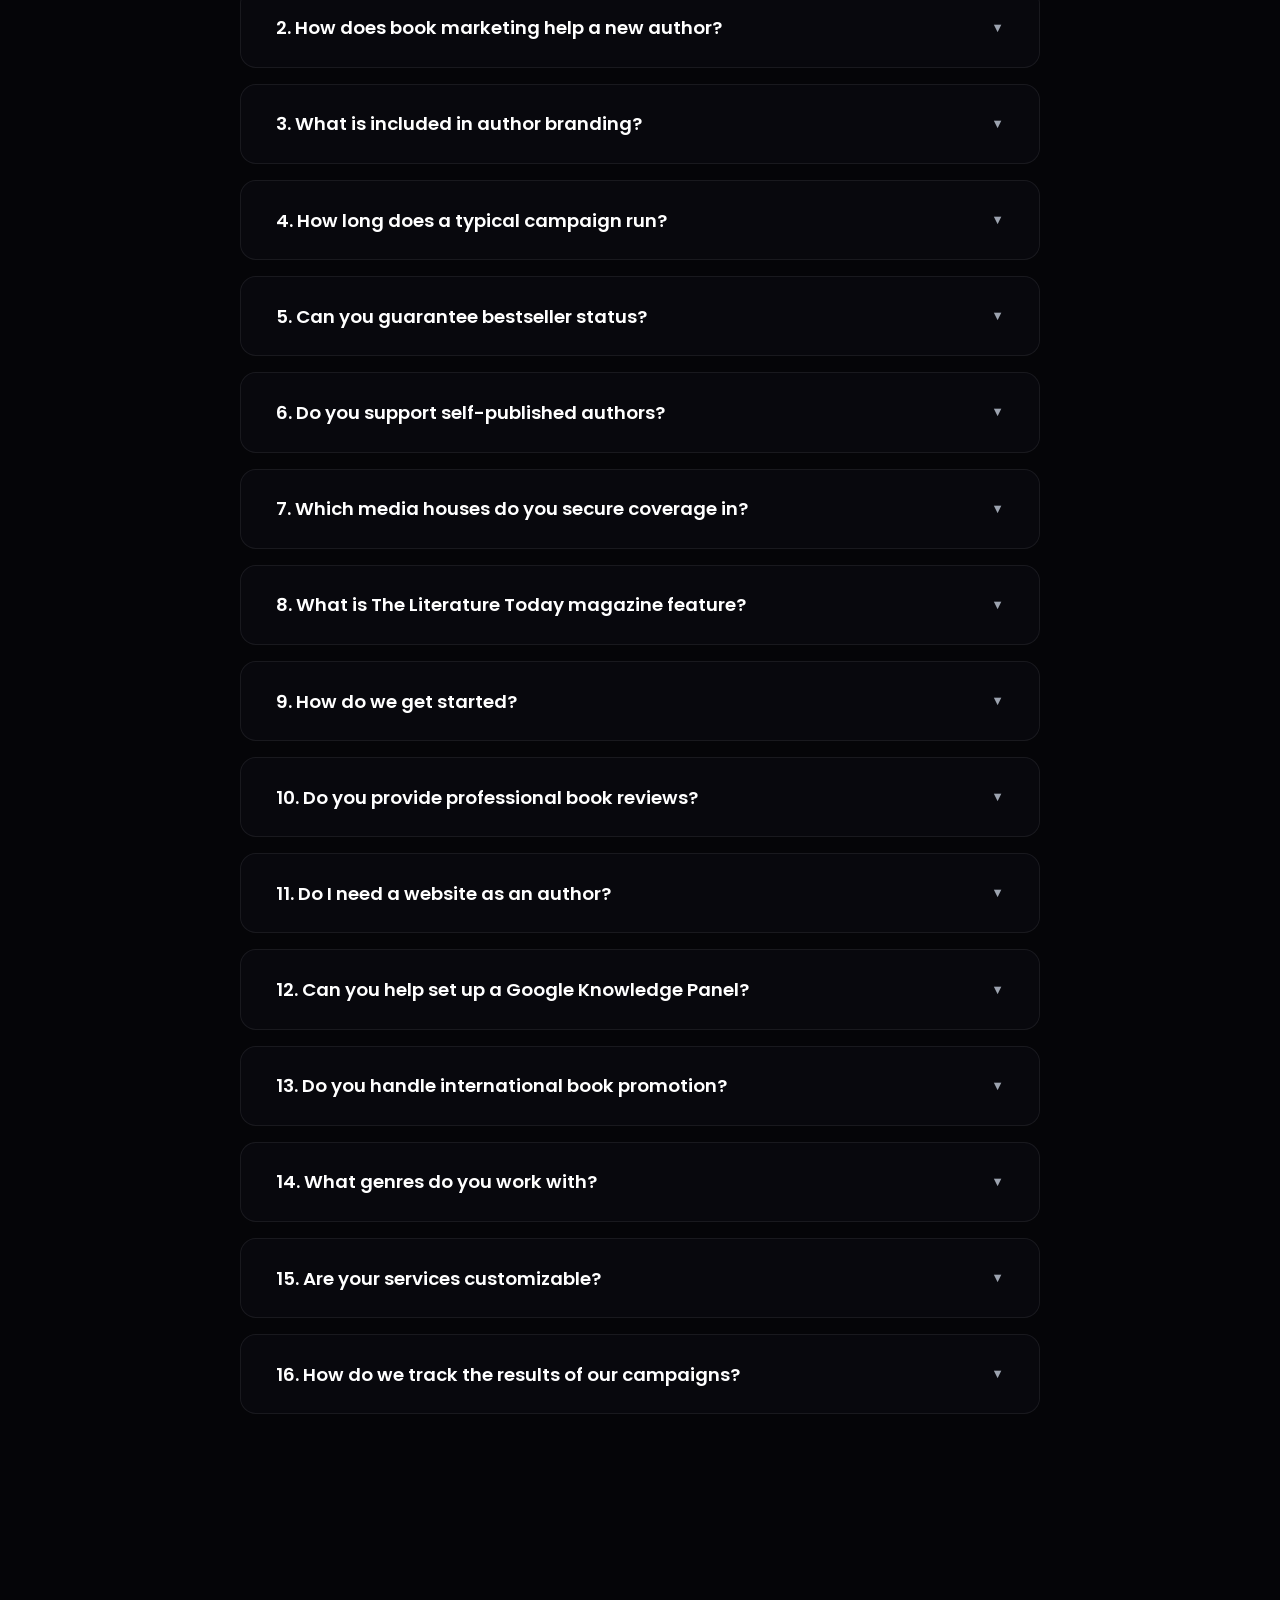
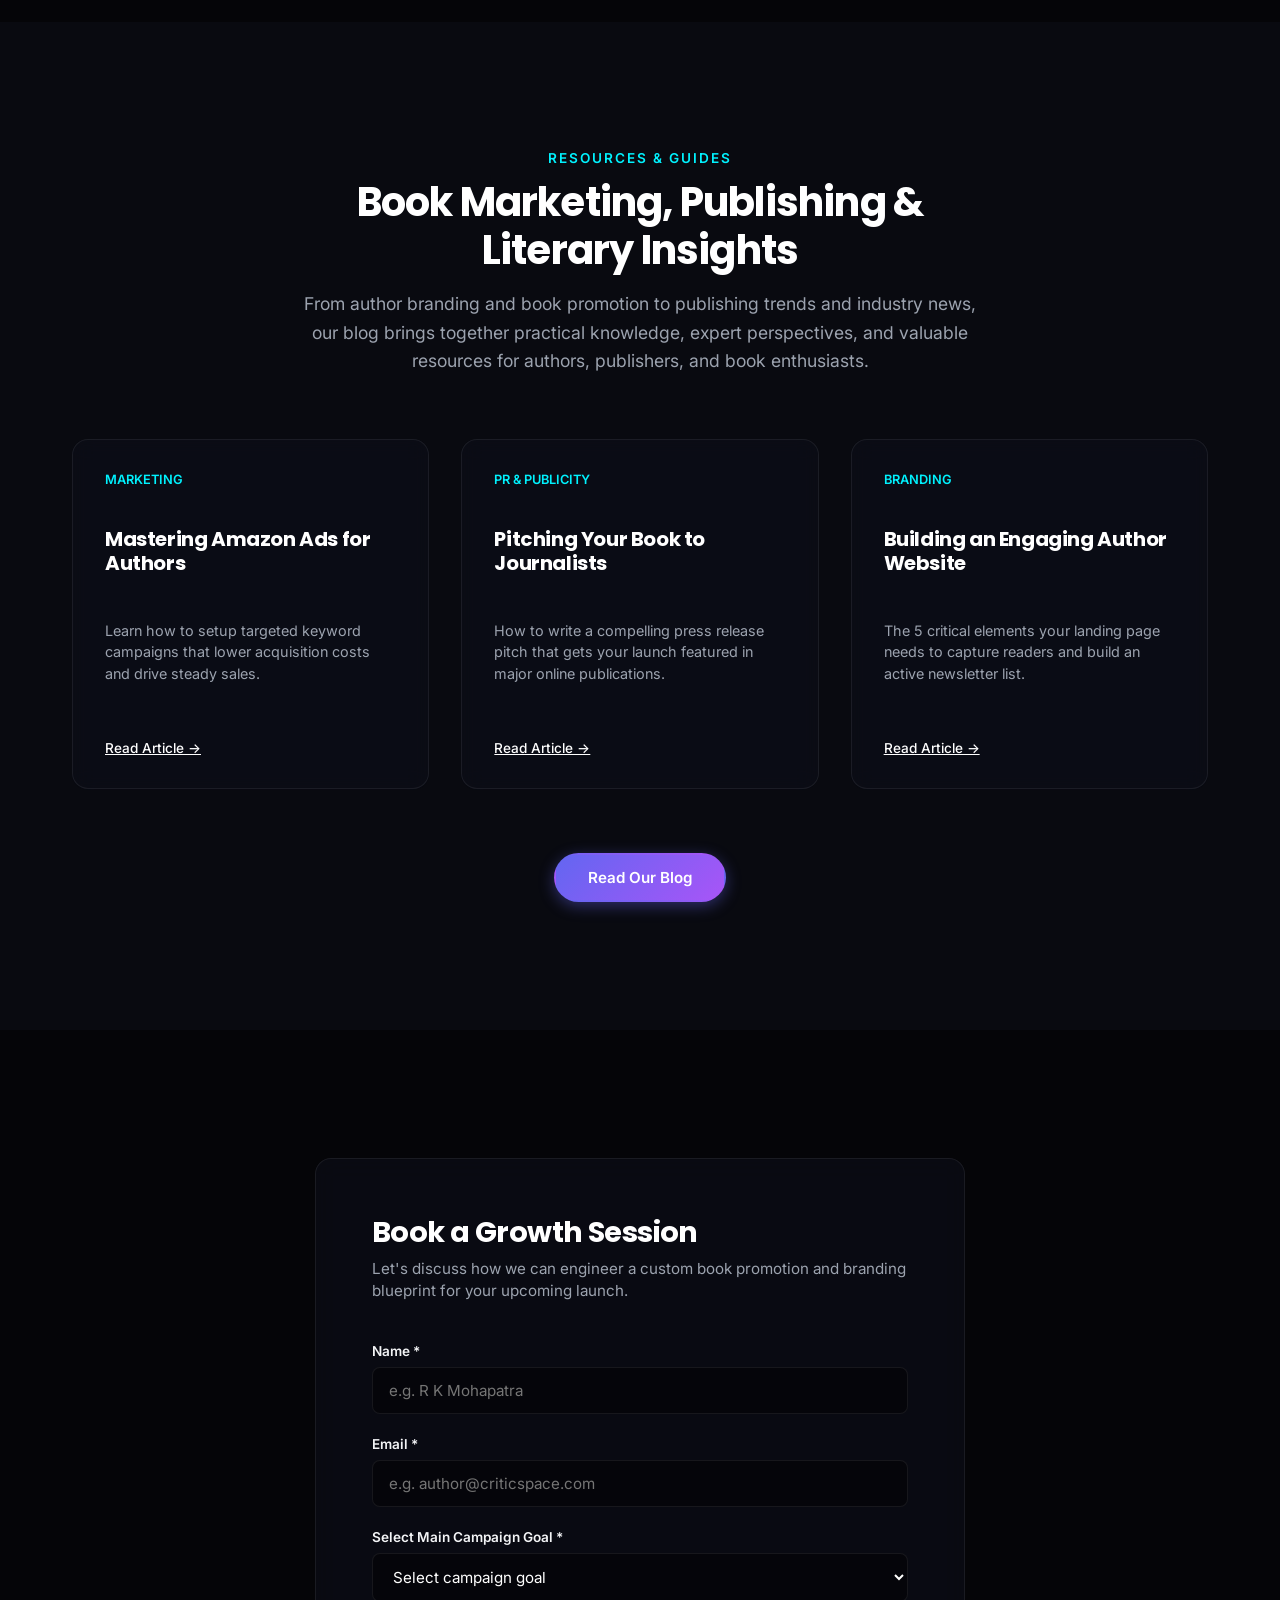
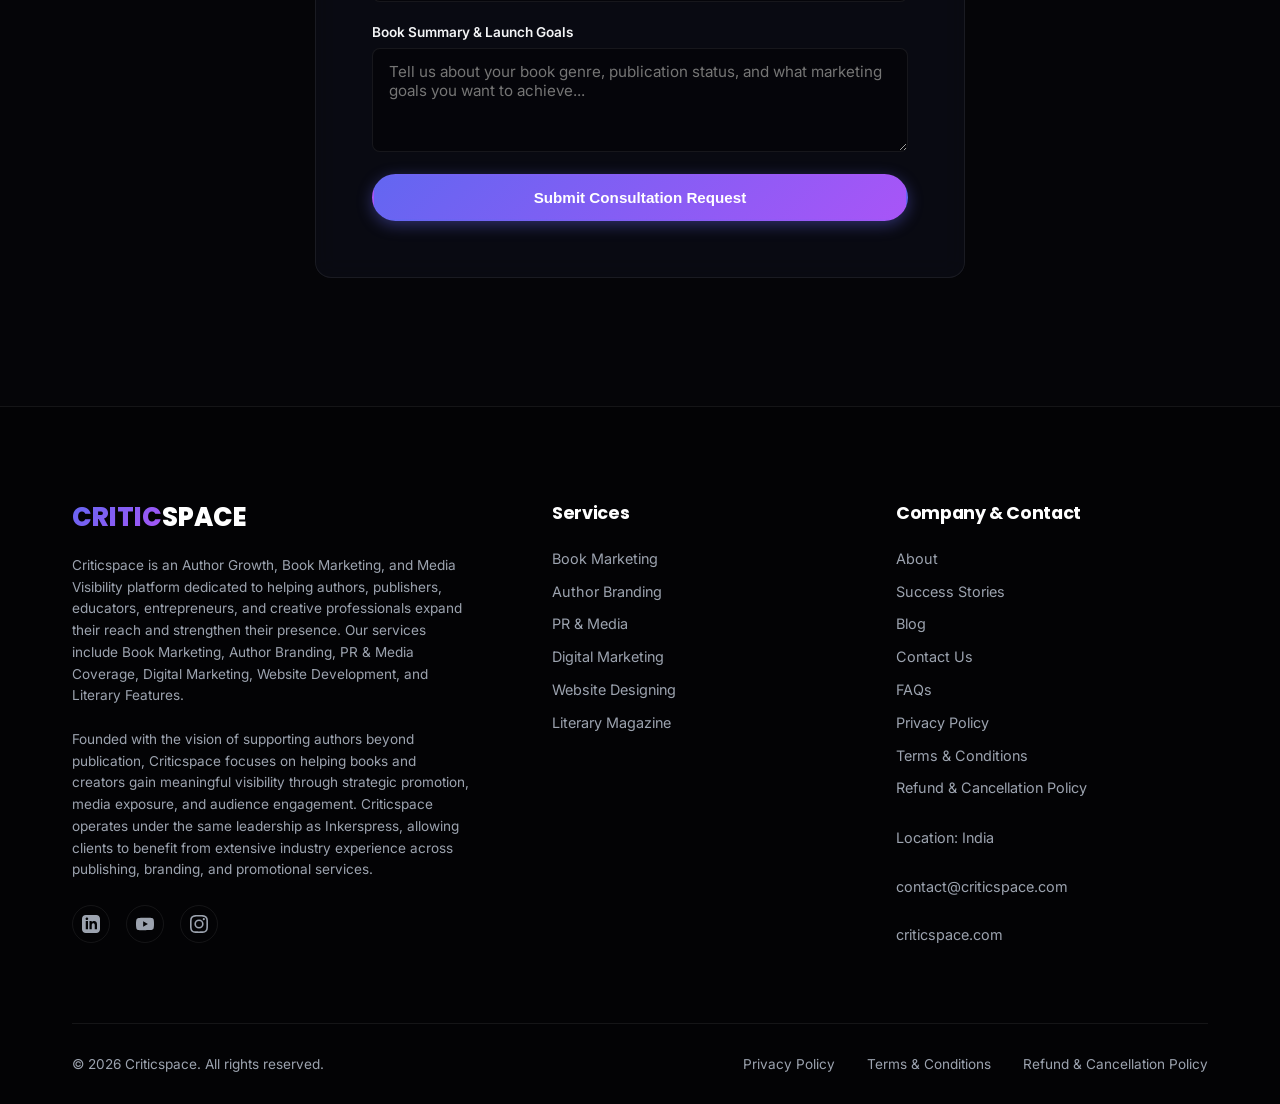
==== commit 99500f77: "update" ====
--- a/index.html
+++ b/index.html
@@ -13,12 +13,30 @@
     <!-- Stylesheets -->
     <link rel="stylesheet" href="styles.css">
     <link rel="stylesheet" href="vertical-marquee.css">
+
+    <!-- Synchronously set preliminary navbar font scale to prevent layout pop -->
+    <script>
+        (function() {
+            var w = window.innerWidth;
+            if (w >= 961 && w < 1350) {
+                var scale = Math.max(0.75, Math.min(1.0, 0.78 + ((w - 961) / (1350 - 961)) * 0.22));
+                document.documentElement.style.setProperty('--nav-font-scale', scale.toFixed(3));
+            }
+        })();
+    </script>
 </head>
 <body>
 
     <!-- 1. NAVBAR -->
     <header class="vv-navbar" id="navbar">
         <div class="vv-nav-container">
+            <!-- NEW: Navbar logo image -->
+            <a href="#hero" class="vv-navbar-logo-link">
+                <div class="vv-navbar-logo-wrapper">
+                    <img src="assets/Criticspace New Logo.jpg" alt="CriticSpace" class="vv-navbar-logo" onerror="this.parentNode.style.display='none';">
+                </div>
+            </a>
+
             <nav class="vv-nav-menu" id="nav-menu">
                 <a href="#hero" class="is-active">Home</a>
                 <a href="BookMarketing.html">Book Marketing</a>
@@ -321,6 +339,33 @@
             </div>
         </section>
 
+        <!-- NEW: Book Cover Carousel Section START -->
+        <section class="vv-book-marquee-section" aria-label="Book covers promoted by CriticSpace">
+            <div class="vv-container">
+                <div class="vv-section-header">
+                    <span class="vv-eyebrow">FEATURED TITLES</span>
+                    <h2 class="vv-section-title">Books We've Helped Promote</h2>
+                </div>
+            </div>
+            <div class="vv-book-marquee-container" style="overflow: hidden; width: 100%; display: flex; mask-image: linear-gradient(to right, transparent, #000 15%, #000 85%, transparent); -webkit-mask-image: linear-gradient(to right, transparent, #000 15%, #000 85%, transparent);">
+                <div class="vv-book-marquee-wrapper" style="display: flex; gap: 2.5rem; width: max-content; animation: vv-book-marquee-left 35s linear infinite;">
+                    <div class="vv-book-cover-card">
+                        <img src="assets/Dr. Roopleen.jpg" alt="PLACEHOLDER — replace with real book cover title" class="vv-book-cover-image" loading="lazy">
+                    </div>
+                    <div class="vv-book-cover-card">
+                        <img src="assets/Queen Tara.jpg" alt="PLACEHOLDER — replace with real book cover title" class="vv-book-cover-image" loading="lazy">
+                    </div>
+                    <div class="vv-book-cover-card">
+                        <img src="assets/Rajeev Kurapati.jpg" alt="PLACEHOLDER — replace with real book cover title" class="vv-book-cover-image" loading="lazy">
+                    </div>
+                    <div class="vv-book-cover-card">
+                        <img src="assets/Stuti Changle.jpg" alt="PLACEHOLDER — replace with real book cover title" class="vv-book-cover-image" loading="lazy">
+                    </div>
+                </div>
+            </div>
+        </section>
+        <!-- NEW: Book Cover Carousel Section END -->
+
         <!-- 5. SERVICES SECTION -->
         <section class="vv-benefits-section" id="services">
             <div class="vv-container">
@@ -375,6 +420,8 @@
 
         <!-- NEW: Testimonials 3D Carousel START -->
         <section class="vv-showcase-section vv-bg-alt" id="success-stories" aria-roledescription="carousel" aria-label="Client Testimonials">
+            <!-- Canvas background for interactive merging light-streams -->
+            <canvas id="testimonials-canvas" class="vv-testimonials-canvas" aria-hidden="true"></canvas>
             <div class="vv-container">
                 <div class="vv-section-header">
                     <span class="vv-eyebrow">CLIENT TESTIMONIALS</span>
@@ -606,7 +653,8 @@
                 </div>
 
                 <!-- Blog Grid -->
-                <div class="vv-video-grid" style="grid-template-columns: repeat(3, 1fr); gap: 2rem; margin-bottom: 4rem;">
+                <!-- FIX: removed inline grid-template-columns overriding mobile responsiveness -->
+                <div class="vv-video-grid vv-blog-grid">
                     
                     <div class="vv-step-card vv-glass-card" style="flex-direction: column; padding: 2rem;">
                         <span style="font-size: 0.8rem; color: var(--accent); text-transform: uppercase; font-weight: 600; display: block; margin-bottom: 0.5rem;">Marketing</span>
@@ -715,7 +763,7 @@
                             <li><a href="PR&Media.html">PR & Media</a></li>
                             <li><a href="Digital Marketing.html">Digital Marketing</a></li>
                             <li><a href="Autho design.html">Website Designing</a></li>
-                            <li><a href="l">Literary Magazine</a></li>
+                            <li><a href="Literary.html">Literary Magazine</a></li>
                         </ul>
                     </div>
                     <div class="vv-footer-col">
@@ -757,57 +805,77 @@
     <script>
         document.addEventListener('DOMContentLoaded', () => {
             const testimonialData = [
-                {
+                /* DISABLED: 4 placeholder image-type slides — no real assets were ever supplied.
+                   These have been superseded by the dedicated Book Cover Carousel section (Part 2).
+                   To re-enable in future: uncomment these entries AND re-enable the corresponding
+                   type-branching logic in script.js and .vv-testimonial-card-image CSS in styles.css
+                { type: "image", src: "assets/testimonial-images/image-1.jpg", alt: "PLACEHOLDER — describe image 1" },
+                { type: "image", src: "assets/testimonial-images/image-2.jpg", alt: "PLACEHOLDER — describe image 2" },
+                { type: "image", src: "assets/testimonial-images/image-3.jpg", alt: "PLACEHOLDER — describe image 3" },
+                { type: "image", src: "assets/testimonial-images/image-4.jpg", alt: "PLACEHOLDER — describe image 4" },
+                */
+                {
+                    type: "text",
                     client: "R K Mohapatra",
                     role: "Financial Expert & Author",
                     quote: "Criticspace Literary Journal helps authors promote their books to the Target Audience. Aashi Dewangan's work is remarkable. Her professional attitude, communication, and commitment helped promote my bestselling books successfully. All the work they provided was outstanding."
                 },
                 {
+                    type: "text",
                     client: "Azar",
                     role: "Author",
                     quote: "It was such a smooth collaboration and professional experience. The detailed analysis of my book *Situational Sins* was exceptional. The team fulfilled every promise and the experience was completely worthwhile."
                 },
                 {
+                    type: "text",
                     client: "Nihar Bhonsule",
                     role: "Author",
                     quote: "It has been a great experience. Highly supportive and proactive team. Criticspace provides the best solutions for authors to achieve their literary dreams."
                 },
                 {
+                    type: "text",
                     client: "Margesh Bhushan Rai",
                     role: "",
                     quote: "My association with Criticspace Journal has been a positive step in my literary career. Authenticity and professionalism make them stand apart."
                 },
                 {
+                    type: "text",
                     client: "Reema Nakra",
                     role: "Author Entrepreneur, Founder, TSMC Delhi",
                     quote: "Aashi and her team do an impressive job of helping authors present their work through professional interviews and articles. I am extremely happy to recommend them."
                 },
                 {
+                    type: "text",
                     client: "Saiyid Safdar Abbas Zaidi",
                     role: "International Author",
                     quote: "Initially I was skeptical, but after experiencing the professionalism and thoughtful interview process, I was deeply impressed. I strongly recommend Criticspace to every author."
                 },
                 {
+                    type: "text",
                     client: "Soham Mukherjee",
                     role: "",
                     quote: "I really enjoyed working with the team. They were efficient, prompt, and maintained excellent communication throughout the entire process."
                 },
                 {
+                    type: "text",
                     client: "Prashant Kaul",
                     role: "",
                     quote: "Their review team provides honest and genuine reviews. My book *Seven* reached bestseller status with their support. I highly recommend Criticspace."
                 },
                 {
+                    type: "text",
                     client: "Sambit Daspatnaik",
                     role: "Best Selling Author",
                     quote: "Criticspace is highly professional and has an excellent review board. Their reviews are comprehensive and thoughtful. I recommend them to every aspiring writer."
                 },
                 {
+                    type: "text",
                     client: "Madhav Thapar",
                     role: "Best Selling Author",
                     quote: "Criticspace is one of the most professional agencies I have worked with while promoting my books. They are unbiased, efficient, and dependable."
                 },
                 {
+                    type: "text",
                     client: "Dr. Vipin Gupta",
                     role: "International Author, California State University",
                     quote: "The team is professional, responsive, and passionate about books. They offer everything an author needs to reach readers effectively."
@@ -823,4 +891,4 @@
     </script>
     <!-- NEW: Testimonials 3D Carousel END -->
 </body>
-</html>+</html>
--- a/styles.css
+++ b/styles.css
@@ -28,6 +28,10 @@
     --header-height: 80px;
     --border-radius: 16px;
     --transition: all 0.3s cubic-bezier(0.4, 0, 0.2, 1);
+    
+    /* BREAKPOINT SYNCHRONIZATION: This breakpoint value (without px unit) is read by JS to handle auto-fit mode. 
+       If updated here, ensure the media query breakpoints at @media (min-width: 961px) and @media (max-width: 960px) are updated to match. */
+    --nav-breakpoint: 960;
 }
 
 /* ----------------------------------------------------
@@ -256,13 +260,6 @@
     justify-content: space-between;
 }
 
-/* [ADDED FOR RESPONSIVENESS] Center navbar menu on desktop screens since logo and CTA button have been removed */
-@media (min-width: 901px) {
-    .vv-nav-container {
-        justify-content: center;
-    }
-}
-
 .vv-logo {
     font-size: 1.6rem;
     font-family: 'Poppins', sans-serif;
@@ -276,29 +273,28 @@
     -webkit-text-fill-color: transparent;
 }
 
-@media (min-width: 901px) {
+/* [ADDED FOR RESPONSIVENESS] Adjust navbar flex settings on desktop screens to place logo left and menu centered */
+@media (min-width: 961px) {
+    .vv-nav-container {
+        justify-content: space-between;
+    }
+    
     .vv-nav-menu {
         display: flex;
         align-items: center;
-        gap: 1.5rem; /* Standard readable spacing */
+        flex-grow: 1;
+        justify-content: center;
+        /* UPDATED: fluid nav sizing via clamp() */
+        gap: calc(clamp(0.5rem, 0.2rem + 1vw, 1.5rem) * var(--nav-font-scale, 1));
     }
 
     .vv-nav-menu a {
         color: var(--text-muted);
-        font-size: 1.2rem; /* Larger, prominent navbar link size */
+        /* UPDATED: fluid nav sizing via clamp() */
+        font-size: calc(clamp(0.75rem, 0.6rem + 0.5vw, 1.2rem) * var(--nav-font-scale, 1));
         font-weight: 600; /* Bolder font for prominence */
         position: relative;
         white-space: nowrap;
-    }
-}
-
-/* Media query to scale down navbar menu slightly on smaller desktops to prevent clipping */
-@media (max-width: 1350px) and (min-width: 901px) {
-    .vv-nav-menu {
-        gap: 1.1rem;
-    }
-    .vv-nav-menu a {
-        font-size: 0.98rem;
     }
 }
 
@@ -823,6 +819,7 @@
 .vv-video-grid-8 {
     grid-template-columns: repeat(4, 1fr);
 }
+
 
 .vv-video-card {
     position: relative;
@@ -999,6 +996,13 @@
     transform: scale(1.2);
 }
 
+.vv-stepper-dot.is-active {
+    background: var(--accent);
+    border-color: #fff;
+    box-shadow: 0 0 10px var(--accent);
+    transform: scale(1.2);
+}
+
 .vv-stepper-cta-btn {
     font-size: 0.85rem;
     font-weight: 700;
@@ -1055,11 +1059,6 @@
     font-size: 1.4rem;
     font-family: 'Poppins', sans-serif;
     font-weight: 800;
-}
-
-.vv-step-content-col {
-    display: flex;
-    flex-direction: column;
 }
 
 .vv-step-content-col h3 {
@@ -1757,7 +1756,7 @@
     }
 }
 
-@media (max-width: 900px) {
+@media (max-width: 960px) {
     /* Hide nav menu, show hamburger */
     .vv-nav-menu {
         display: none;
@@ -2197,6 +2196,11 @@
         width: 100% !important;
         transform: none !important;
         margin: 0 !important;
+        /* FIX: Expert Solutions mobile card content clipping — ensure card height grows naturally, prevent flexbox bottom-alignment clipping, and optimize mobile padding */
+        height: auto !important;
+        min-height: auto !important;
+        justify-content: flex-start !important;
+        padding: 1.8rem 1.5rem !important;
     }
 
     .vv-bento-card:active {
@@ -2396,6 +2400,24 @@
     justify-content: center;
 }
 
+/* DISABLED: testimonial image-card styles — superseded by Book Cover Carousel.
+   Re-enable only alongside the JS and HTML image-slide entries if needed in future.
+   NEW: image slide card styling
+.vv-testimonial-card-image {
+    padding: 0 !important;
+    overflow: hidden !important;
+    display: block !important;
+}
+
+.vv-testimonial-image {
+    width: 100%;
+    height: 100%;
+    object-fit: cover;
+    border-radius: var(--border-radius, 20px);
+    display: block;
+}
+*/
+
 /* Hover Lift on Active Card only (Desktop) */
 @media (hover: hover) {
     .vv-testimonial-card.is-active:hover {
@@ -2558,4 +2580,129 @@
         transition: none !important;
     }
 }
-/* NEW: Testimonials 3D Carousel END */+/* NEW: Testimonials 3D Carousel END */
+
+@media (min-width: 769px) {
+    /* FIX: blog grid desktop columns — new additive class, no existing rules modified */
+    .vv-blog-grid {
+        grid-template-columns: repeat(3, 1fr);
+        gap: 2rem;
+        margin-bottom: 4rem;
+    }
+}
+
+/* NEW: Navbar logo image styling */
+.vv-navbar-logo-link {
+    display: inline-flex;
+    align-items: center;
+    text-decoration: none;
+    flex-shrink: 0;
+}
+
+.vv-navbar-logo-wrapper {
+    background-color: #ffffff; /* soft badge overlay to house the white-background JPG logo */
+    border-radius: 50px; /* clean pill badge shape matching .vv-badge-eyebrow design language */
+    /* UPDATED: fluid nav sizing via clamp() */
+    padding: 3px clamp(8px, 6px + 0.4vw, 12px);
+    display: flex;
+    align-items: center;
+    justify-content: center;
+    /* UPDATED: fluid nav sizing via clamp() */
+    height: clamp(34px, 30px + 1vw, 44px);
+    border: 1px solid rgba(255, 255, 255, 0.15);
+    box-shadow: 0 4px 12px rgba(0, 0, 0, 0.25);
+    transition: var(--transition);
+}
+
+.vv-navbar-logo-link:hover .vv-navbar-logo-wrapper {
+    border-color: var(--primary);
+    box-shadow: 0 0 15px rgba(99, 102, 241, 0.45);
+    transform: translateY(-1px);
+}
+
+.vv-navbar-logo-link:focus-visible {
+    outline: 2px solid var(--accent);
+    outline-offset: 4px;
+    border-radius: 50px;
+}
+
+.vv-navbar-logo {
+    height: 100%;
+    width: auto;
+    object-fit: contain;
+    display: block;
+}
+
+/* Mobile-specific logo size optimization for very narrow screens */
+@media (max-width: 480px) {
+    .vv-navbar-logo-wrapper {
+        height: 36px;
+        padding: 2px 8px;
+    }
+}
+
+/* NEW: Force mobile toggle engagement when desktop navbar text would overflow */
+.vv-navbar-force-mobile .vv-nav-menu {
+    display: none !important;
+}
+.vv-navbar-force-mobile .vv-hamburger {
+    display: flex !important;
+}
+
+/* NEW: Book Cover Carousel styling — centered static grid */
+.vv-book-marquee-section {
+    padding: 6rem 0;
+    background: #050508;
+    border-top: 1px solid var(--border-color);
+    border-bottom: 1px solid var(--border-color);
+    overflow: hidden;
+    text-align: center;
+    margin: 0 auto;
+}
+
+.vv-book-marquee-container {
+    overflow: hidden;
+    width: 100%;
+    max-width: var(--container-width);
+    margin: 0 auto;
+    padding: 0 2rem;
+    display: flex;
+    justify-content: center;
+}
+
+.vv-book-marquee-wrapper {
+    display: flex;
+    flex-wrap: wrap;
+    justify-content: center;
+    gap: 2.5rem;
+    width: 100%;
+}
+
+.vv-book-cover-card {
+    background: var(--bg-card, rgba(13, 14, 24, 0.65));
+    border: 1px solid var(--border-color);
+    border-radius: var(--border-radius, 16px);
+    width: 160px;
+    height: 240px;
+    display: flex;
+    align-items: center;
+    justify-content: center;
+    overflow: hidden;
+    transition: var(--transition);
+    cursor: pointer;
+    box-shadow: 0 4px 15px rgba(0, 0, 0, 0.3);
+    will-change: transform, box-shadow;
+}
+
+.vv-book-cover-card:hover {
+    border-color: rgba(99, 102, 241, 0.35);
+    box-shadow: 0 10px 25px rgba(99, 102, 241, 0.25);
+    transform: translateY(-4px);
+}
+
+.vv-book-cover-image {
+    width: 100%;
+    height: 100%;
+    object-fit: cover;
+    display: block;
+}
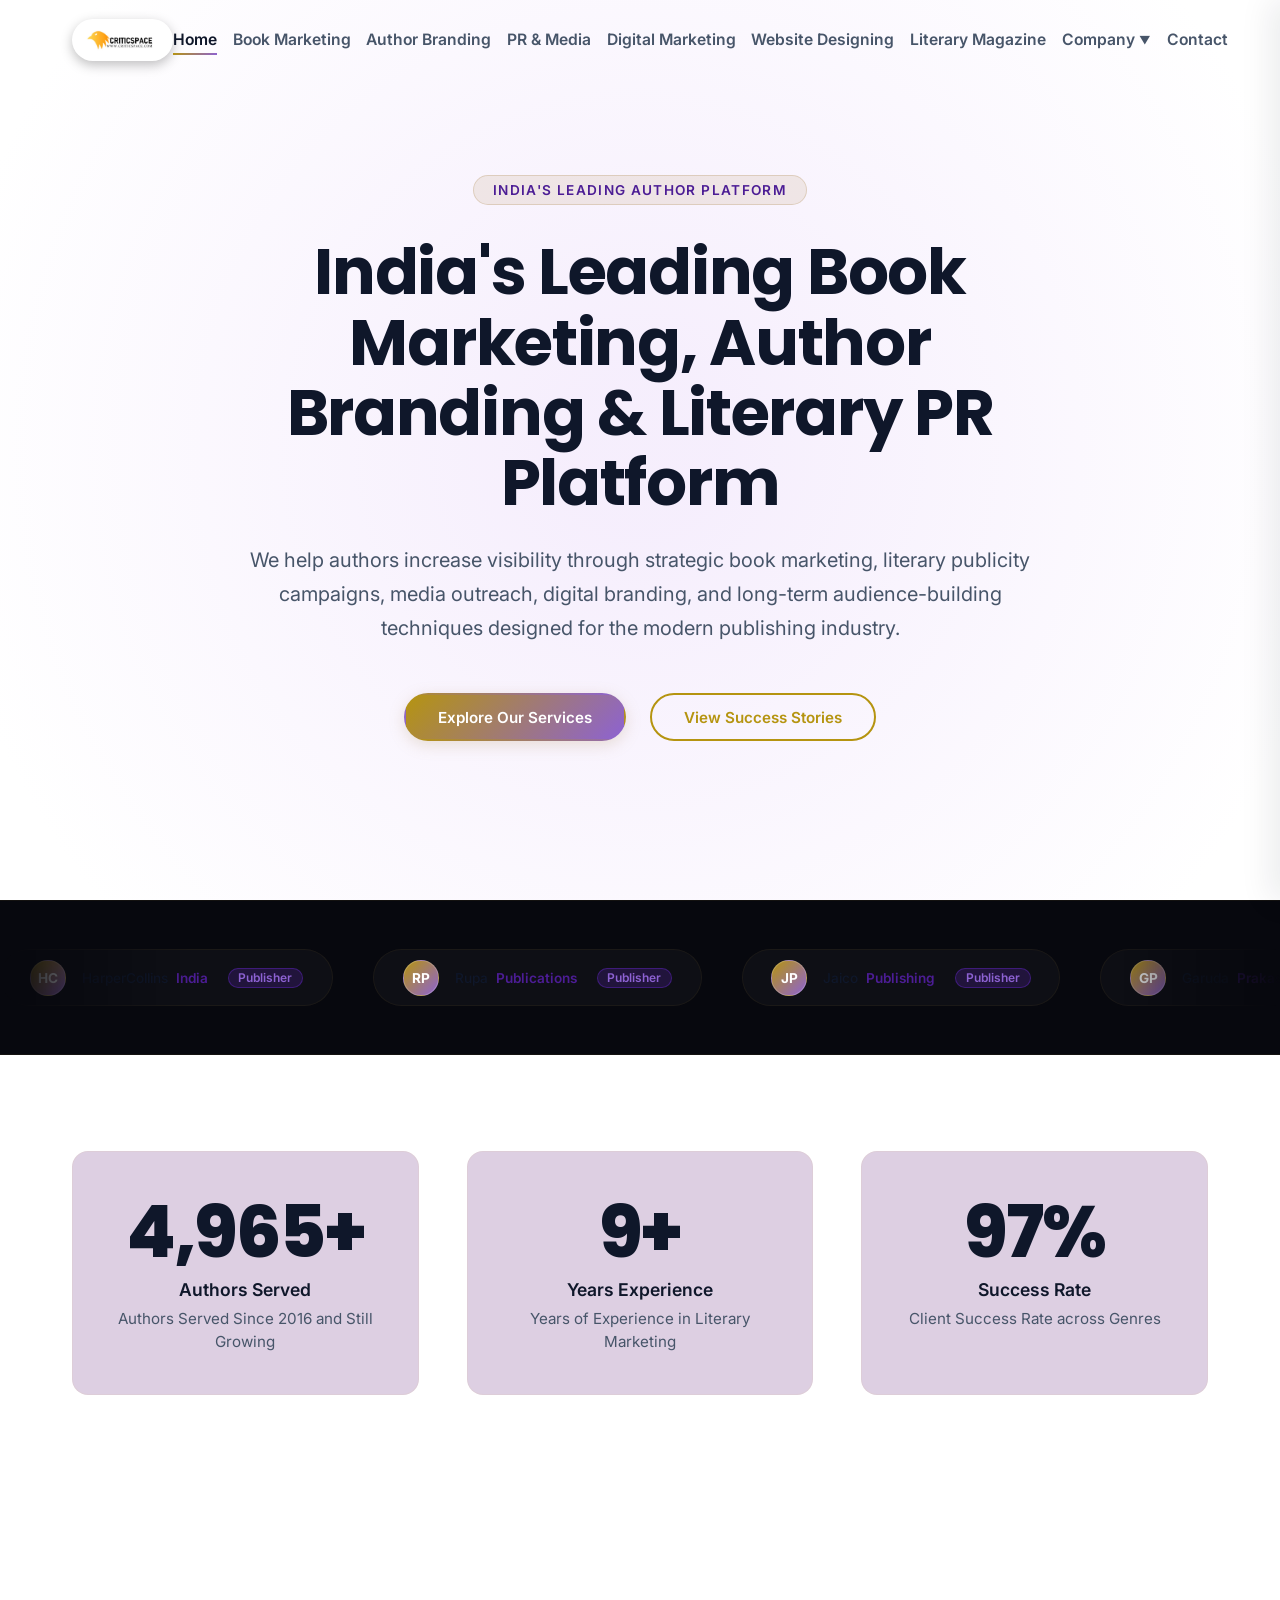
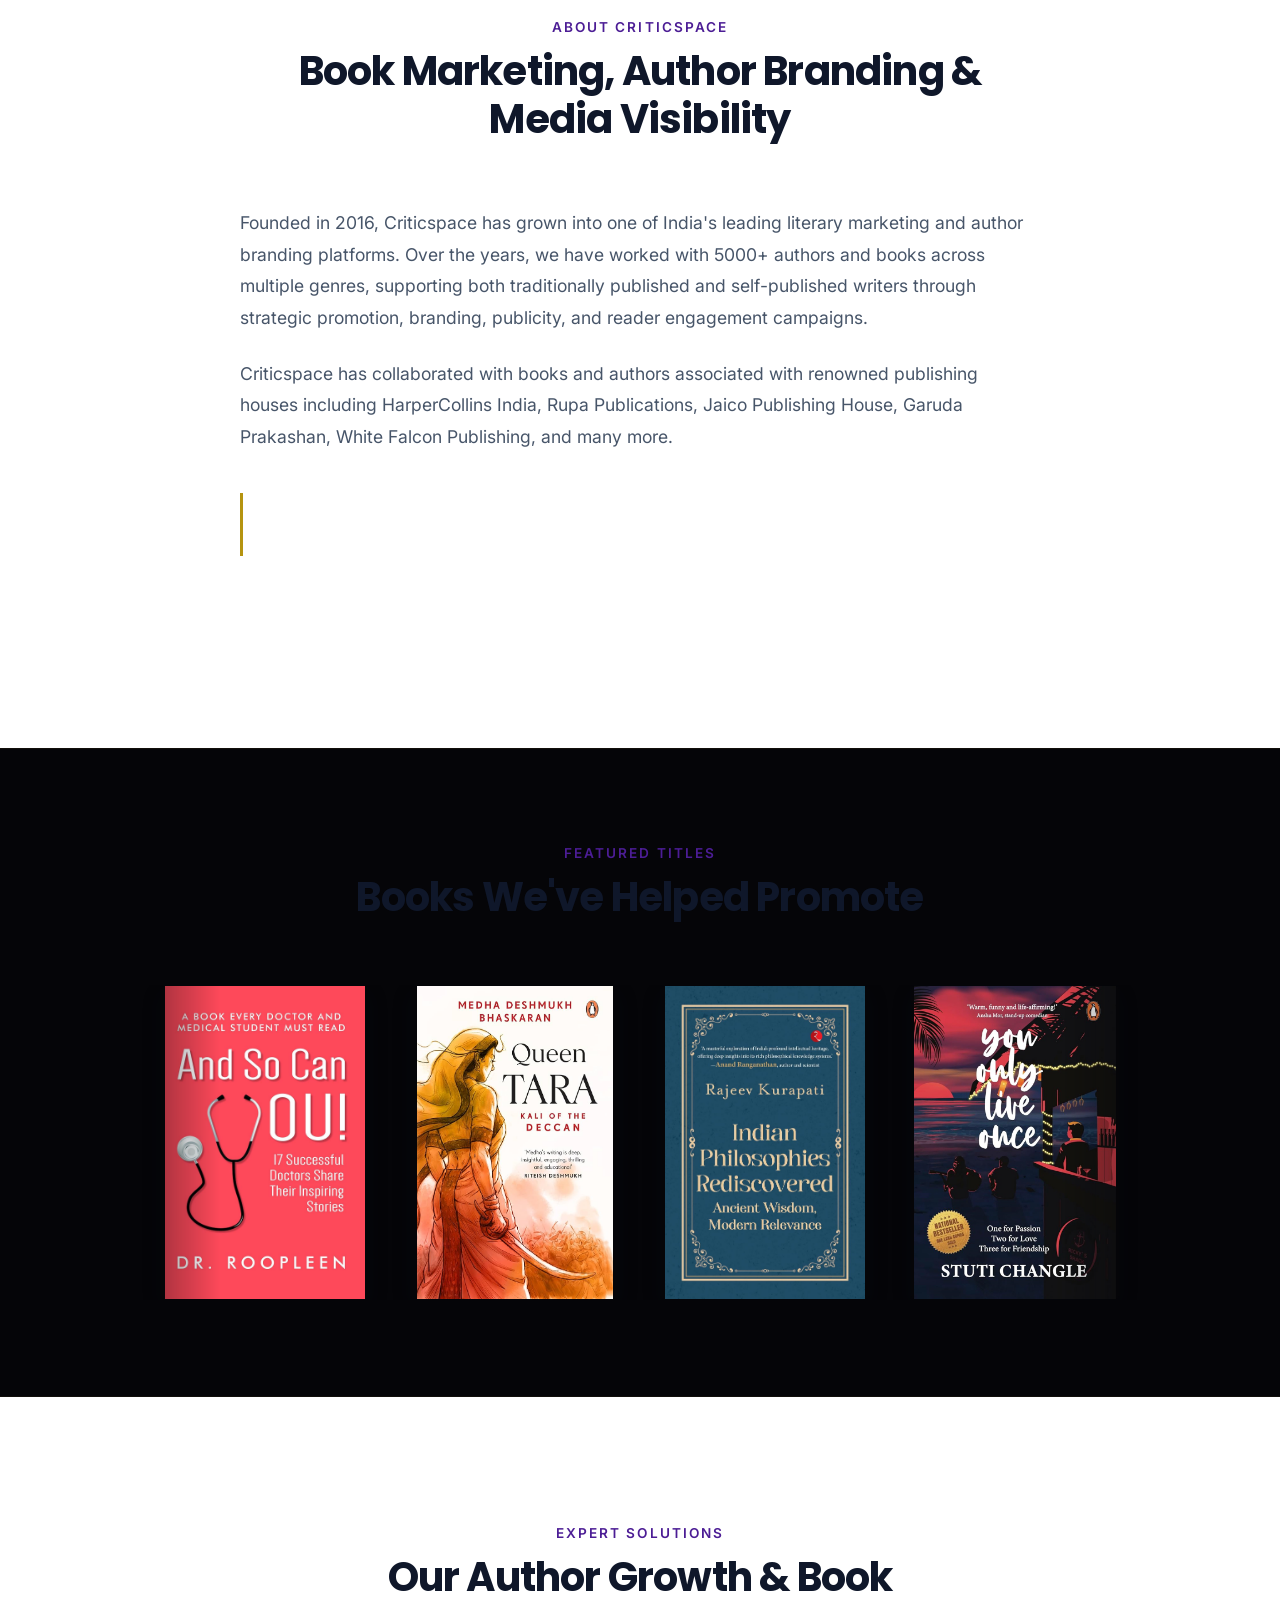
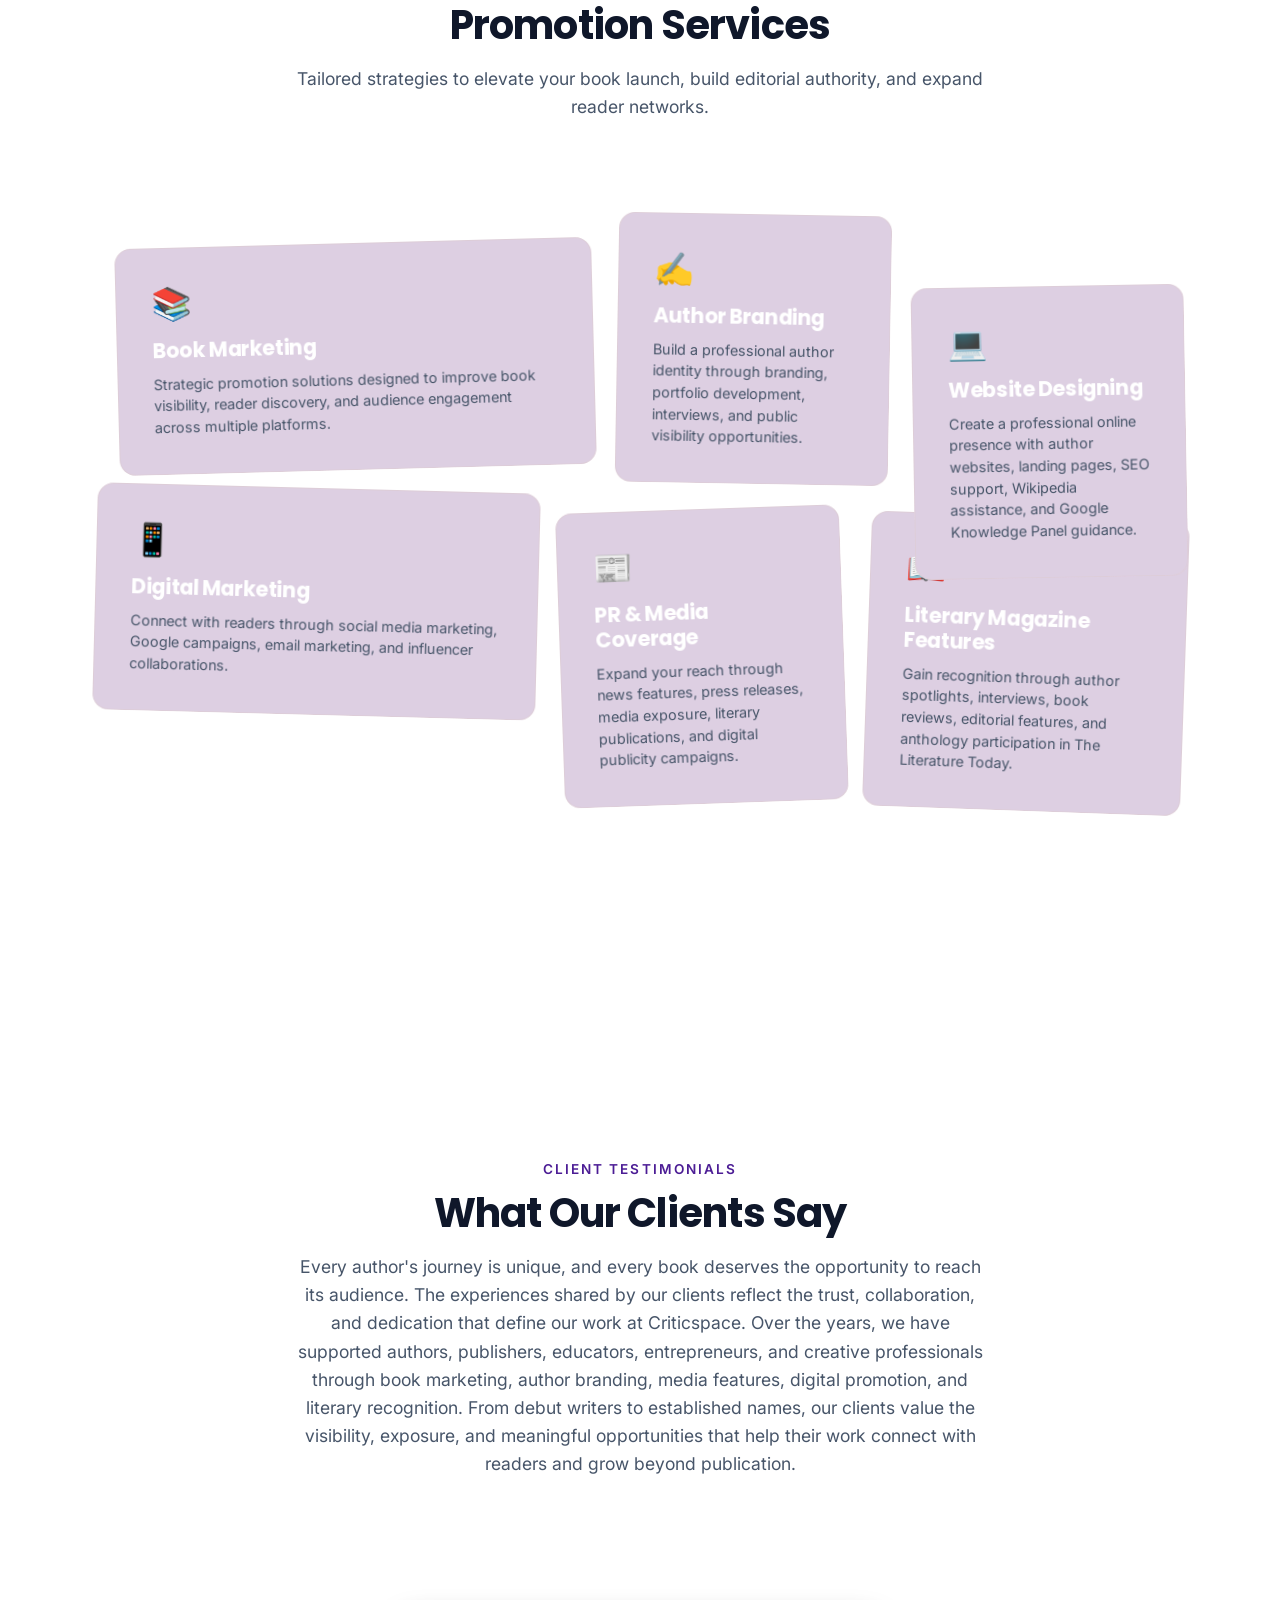
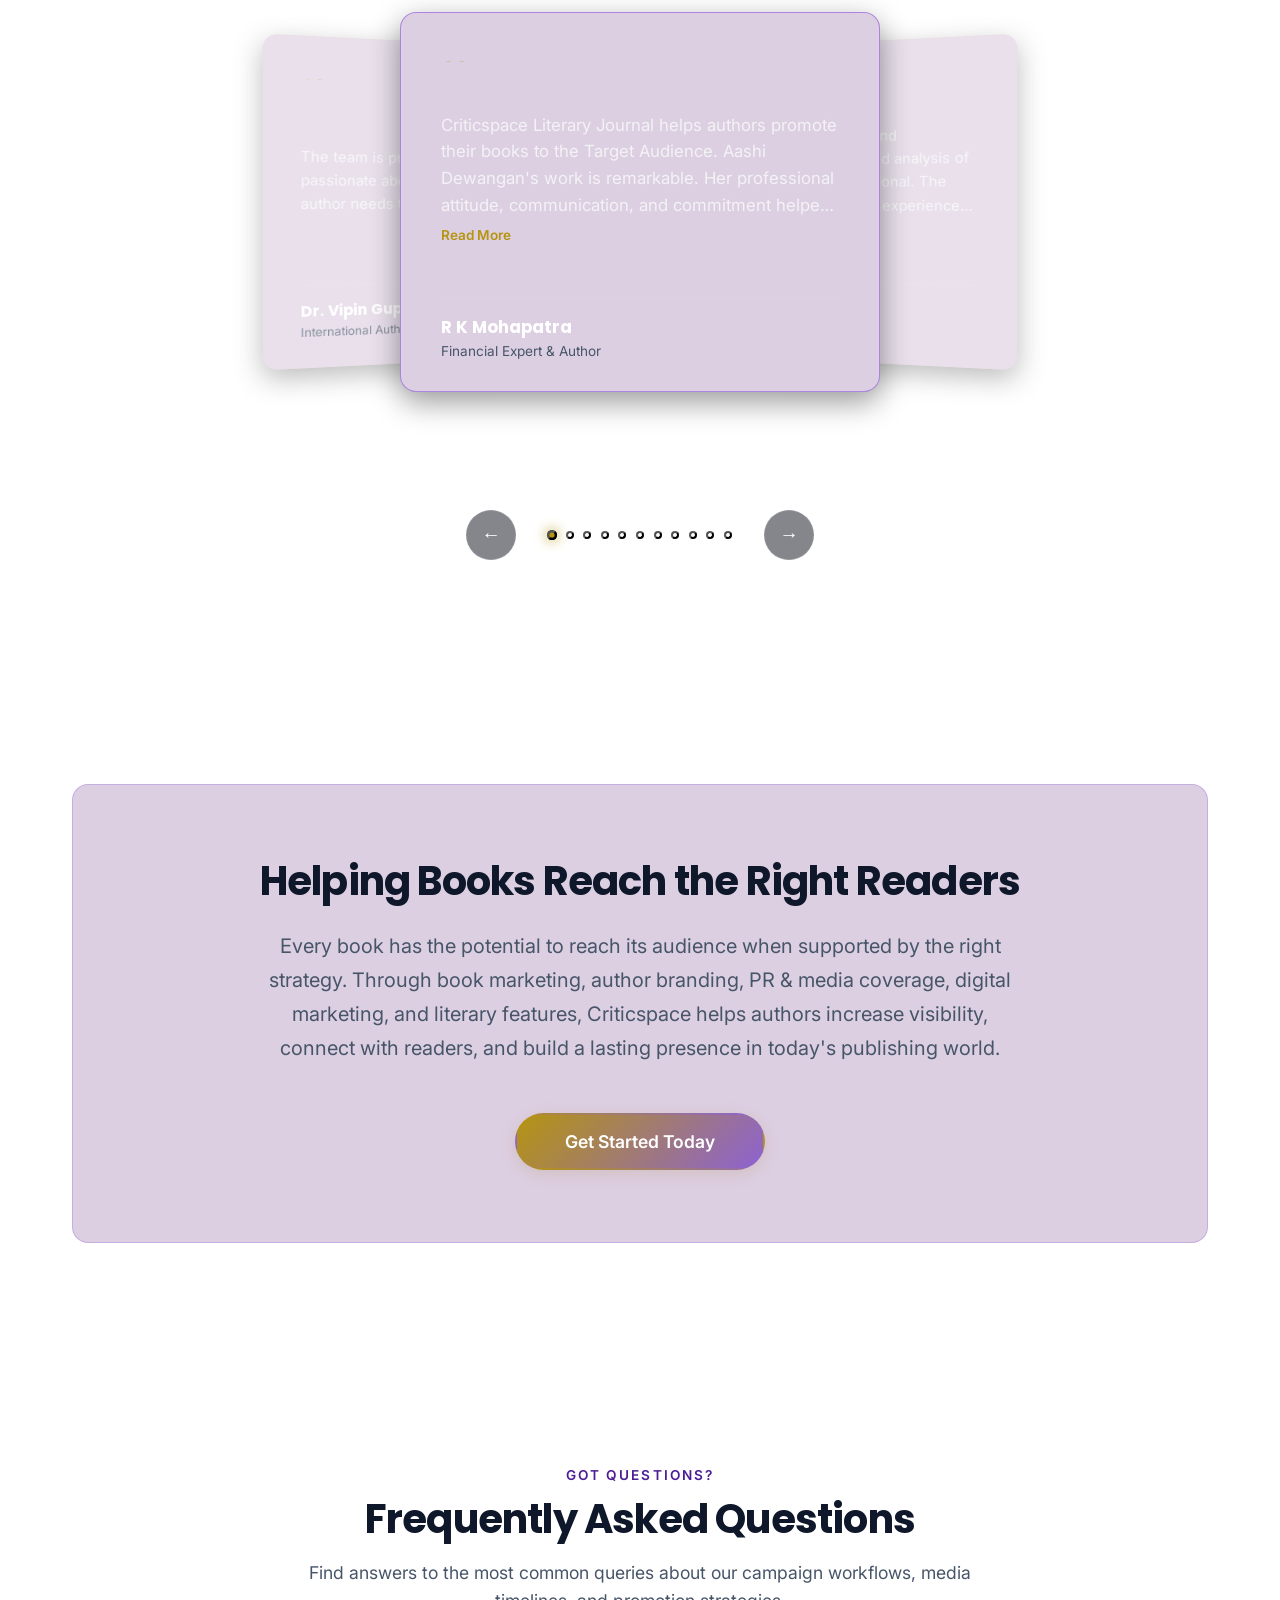
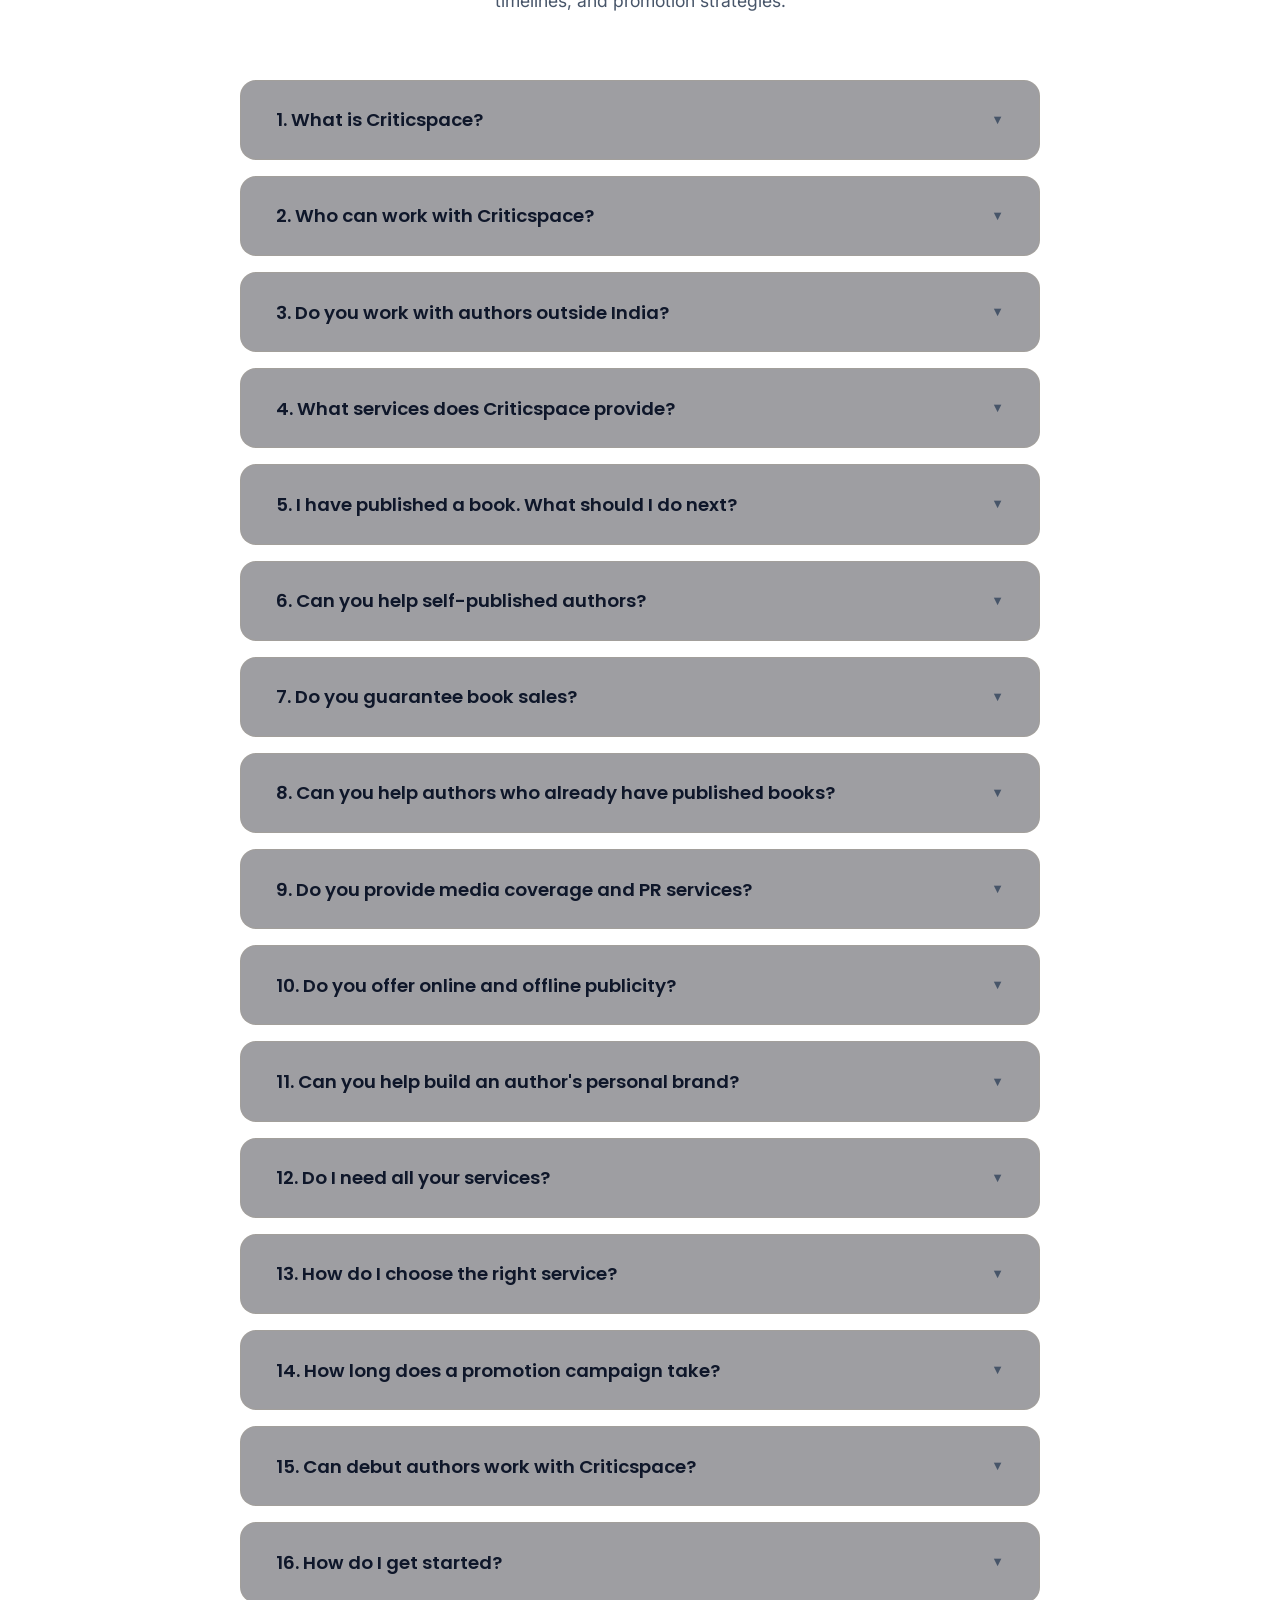
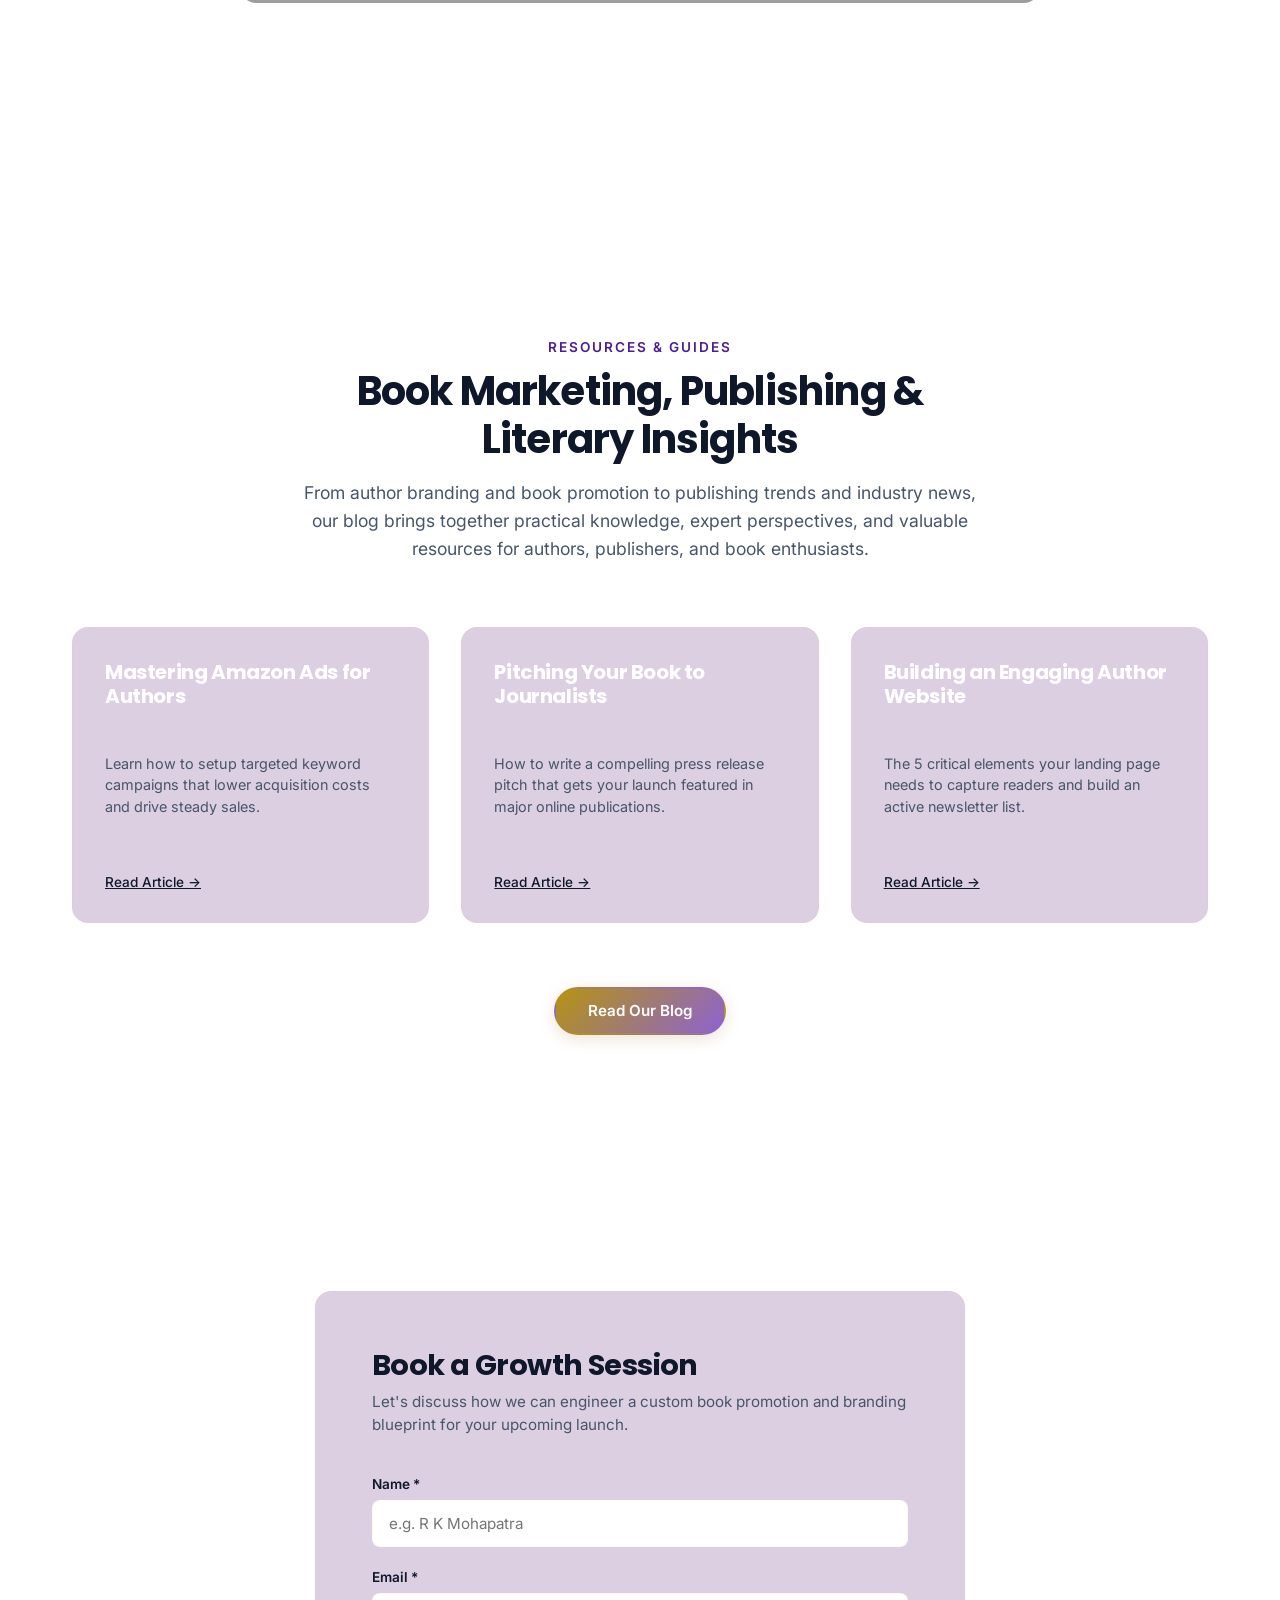
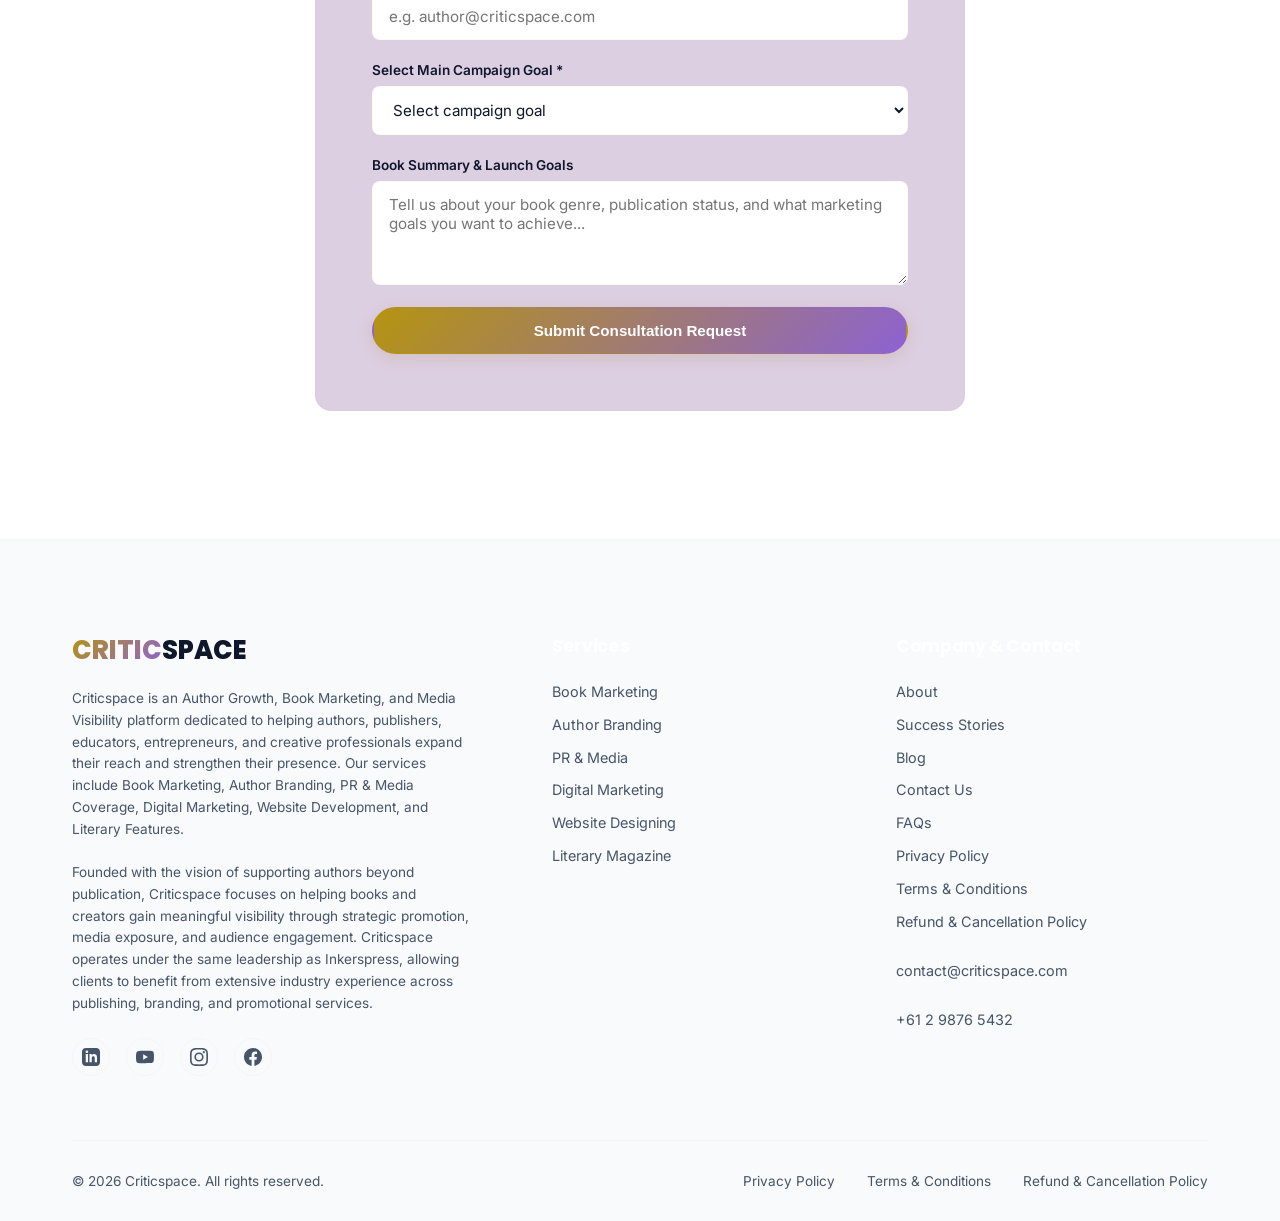
==== commit 2737611b: "changes" ====
--- a/index.html
+++ b/index.html
@@ -11,8 +11,7 @@
     <link href="https://fonts.googleapis.com/css2?family=Inter:wght@300;400;500;600;700&family=Poppins:wght@400;600;700;800&display=swap" rel="stylesheet">
     
     <!-- Stylesheets -->
-    <link rel="stylesheet" href="styles.css">
-    <link rel="stylesheet" href="vertical-marquee.css">
+    <link rel="stylesheet" href="styles.css?v=1.2">
 
     <!-- Synchronously set preliminary navbar font scale to prevent layout pop -->
     <script>
@@ -45,9 +44,14 @@
                 <a href="Digital Marketing.html">Digital Marketing</a>
                 <a href="Autho design.html">Website Designing</a>
                 <a href="Literary.html">Literary Magazine</a>
-                <a href="#about">About</a>
-                <a href="#faq">FAQs</a>
-                <a href="#blog">Blog</a>
+                <div class="vv-dropdown">
+                    <a href="#" class="vv-dropdown-trigger" onclick="return false;">Company <span class="chevron">▼</span></a>
+                    <div class="vv-dropdown-menu">
+                        <a href="#about">About</a>
+                        <a href="#faq">FAQs</a>
+                        <a href="#blog">Blog</a>
+                    </div>
+                </div>
                 <a href="#contact-section">Contact</a>
             </nav>
 
@@ -71,9 +75,14 @@
             <a href="Digital Marketing.html">Digital Marketing</a>
             <a href="Autho design.html">Website Designing</a>
             <a href="Literary.html">Literary Magazine</a>
-            <a href="#about">About</a>
-            <a href="#faq">FAQs</a>
-            <a href="#blog">Blog</a>
+            <div class="vv-mobile-dropdown">
+                <a href="#" class="vv-mobile-dropdown-trigger" onclick="this.parentNode.classList.toggle('is-open'); return false;">Company <span class="chevron">▼</span></a>
+                <div class="vv-mobile-dropdown-menu">
+                    <a href="#about">About</a>
+                    <a href="#faq">FAQs</a>
+                    <a href="#blog">Blog</a>
+                </div>
+            </div>
             <a href="#contact-section">Contact</a>
         </nav>
     </div>
@@ -210,135 +219,6 @@
             </div>
         </section>
 
-        <!-- NEW SERVICES SUBMENU SECTION -->
-        <section class="vv-services-submenu-section" id="services-submenu" style="padding: 8rem 0; background: #050508; border-top: 1px solid var(--border-color);">
-            <div class="vv-container">
-                <div class="vv-section-header">
-                    <span class="vv-eyebrow">Services Overview</span>
-                    <h2 class="vv-section-title">Explore Our Specialist Offerings</h2>
-                    <p class="vv-section-desc">Detailed promotional and branding categories designed to accelerate your author career.</p>
-                </div>
-
-                <div class="vv-services-submenu-grid">
-                    <!-- Card 1: Book Marketing -->
-                    <div class="vv-submenu-card vv-glass-card vv-reveal">
-                        <div class="vv-submenu-card-header">
-                            <span class="vv-submenu-icon">📚</span>
-                            <h3>Book Marketing</h3>
-                            <p class="vv-submenu-tagline">Best Book Promotion Company in India</p>
-                        </div>
-                        <ul class="vv-submenu-list">
-                            <li><span class="bullet">•</span> Book Launch Campaigns</li>
-                            <li><span class="bullet">•</span> Amazon Book Promotion</li>
-                            <li><span class="bullet">•</span> Goodreads Promotion</li>
-                            <li><span class="bullet">•</span> Book Publicity Services</li>
-                            <li><span class="bullet">•</span> Book Sales Strategy</li>
-                            <li><span class="bullet">•</span> Reader Engagement Campaigns</li>
-                        </ul>
-                        <div class="vv-submenu-footer">
-                            <a href="BookMarketing.html" class="vv-submenu-link">Learn More <span class="arrow">➔</span></a>
-                        </div>
-                    </div>
-
-                    <!-- Card 2: Author Branding -->
-                    <div class="vv-submenu-card vv-glass-card vv-reveal">
-                        <div class="vv-submenu-card-header">
-                            <span class="vv-submenu-icon">✍️</span>
-                            <h3>Author Branding</h3>
-                            <p class="vv-submenu-tagline">Helping Authors Build Visibility, Branding & Book Sales</p>
-                        </div>
-                        <ul class="vv-submenu-list">
-                            <li><span class="bullet">•</span> Personal Author Branding</li>
-                            <li><span class="bullet">•</span> Author Portfolio Building</li>
-                            <li><span class="bullet">•</span> Author Interviews</li>
-                            <li><span class="bullet">•</span> TED & Josh Talks Guidance</li>
-                            <li><span class="bullet">•</span> Public Speaking Branding</li>
-                        </ul>
-                        <div class="vv-submenu-footer">
-                            <a href="AuthorBrandling.html" class="vv-submenu-link">Learn More <span class="arrow">➔</span></a>
-                        </div>
-                    </div>
-
-                    <!-- Card 3: PR & Media -->
-                    <div class="vv-submenu-card vv-glass-card vv-reveal">
-                        <div class="vv-submenu-card-header">
-                            <span class="vv-submenu-icon">📰</span>
-                            <h3>PR & Media</h3>
-                            <p class="vv-submenu-tagline">Empowering Authors Through Visibility & Strategy</p>
-                        </div>
-                        <ul class="vv-submenu-list">
-                            <li><span class="bullet">•</span> PR News Coverage</li>
-                            <li><span class="bullet">•</span> Press Release Distribution</li>
-                            <li><span class="bullet">•</span> Media Features</li>
-                            <li><span class="bullet">•</span> Digital Publications</li>
-                            <li><span class="bullet">•</span> Literary Features</li>
-                        </ul>
-                        <div class="vv-submenu-footer">
-                            <a href="PR&Media.html" class="vv-submenu-link">Learn More <span class="arrow">➔</span></a>
-                        </div>
-                    </div>
-
-                    <!-- Card 4: Digital Marketing -->
-                    <div class="vv-submenu-card vv-glass-card vv-reveal">
-                        <div class="vv-submenu-card-header">
-                            <span class="vv-submenu-icon">📣</span>
-                            <h3>Digital Marketing</h3>
-                            <p class="vv-submenu-tagline">Helping Books Reach the Readers They Deserve</p>
-                        </div>
-                        <ul class="vv-submenu-list">
-                            <li><span class="bullet">•</span> Social Media Marketing</li>
-                            <li><span class="bullet">•</span> Instagram Promotion</li>
-                            <li><span class="bullet">•</span> Facebook Marketing</li>
-                            <li><span class="bullet">•</span> Google Marketing</li>
-                            <li><span class="bullet">•</span> Influencer Marketing</li>
-                        </ul>
-                        <div class="vv-submenu-footer">
-                            <a href="Digital Marketing.html" class="vv-submenu-link">Learn More <span class="arrow">➔</span></a>
-                        </div>
-                    </div>
-
-                    <!-- Card 5: Website Designing -->
-                    <div class="vv-submenu-card vv-glass-card vv-reveal">
-                        <div class="vv-submenu-card-header">
-                            <span class="vv-submenu-icon">💻</span>
-                            <h3>Website Designing</h3>
-                            <p class="vv-submenu-tagline">Where Stories Find Their Audience</p>
-                        </div>
-                        <ul class="vv-submenu-list">
-                            <li><span class="bullet">•</span> Author Website Designing</li>
-                            <li><span class="bullet">•</span> SEO Services</li>
-                            <li><span class="bullet">•</span> Wikipedia Page Assistance</li>
-                            <li><span class="bullet">•</span> Google Knowledge Panel</li>
-                            <li><span class="bullet">•</span> Landing Page Development</li>
-                        </ul>
-                        <div class="vv-submenu-footer">
-                            <a href="Autho design.html" class="vv-submenu-link">Learn More <span class="arrow">➔</span></a>
-                        </div>
-                    </div>
-
-                    <!-- Card 6: Literary Magazine -->
-                    <div class="vv-submenu-card vv-glass-card vv-reveal">
-                        <div class="vv-submenu-card-header">
-                            <span class="vv-submenu-icon">📖</span>
-                            <h3>Literary Magazine</h3>
-                            <p class="vv-submenu-tagline">From Writing to Recognition</p>
-                        </div>
-                        <ul class="vv-submenu-list">
-                            <li><span class="bullet">•</span> Magazine Features</li>
-                            <li><span class="bullet">•</span> Author Spotlight</li>
-                            <li><span class="bullet">•</span> Interviews</li>
-                            <li><span class="bullet">•</span> Book Reviews</li>
-                            <li><span class="bullet">•</span> Editorial Features</li>
-                            <li><span class="bullet">•</span> Anthologies</li>
-                        </ul>
-                        <div class="vv-submenu-footer">
-                            <a href="Literary.html" class="vv-submenu-link">Learn More <span class="arrow">➔</span></a>
-                        </div>
-                    </div>
-                </div>
-            </div>
-        </section>
-
         <!-- NEW: Book Cover Carousel Section START -->
         <section class="vv-book-marquee-section" aria-label="Book covers promoted by CriticSpace">
             <div class="vv-container">
@@ -457,7 +337,7 @@
         <!-- 7. CTA SECTION -->
         <section class="vv-pricing-section" style="padding: 6rem 0;">
             <div class="vv-container">
-                <div class="vv-cta-banner vv-glass-card" style="margin-top: 0; padding: 4.5rem; text-align: center; border-color: rgba(138, 43, 226, 0.2);">
+                <div class="vv-cta-banner vv-glass-card" style="margin-top: 0; padding: 4.5rem; text-align: center; border-color: rgba(var(--secondary-rgb), 0.2);">
                     <h3 class="vv-banner-title" style="font-size: 2.5rem; margin-bottom: 1.5rem;">Helping Books Reach the Right Readers</h3>
                     <p class="vv-banner-desc" style="font-size: 1.25rem; line-height: 1.7; max-width: 750px; margin: 0 auto 3rem auto; color: var(--text-muted);">
                         Every book has the potential to reach its audience when supported by the right strategy. Through book marketing, author branding, PR & media coverage, digital marketing, and literary features, Criticspace helps authors increase visibility, connect with readers, and build a lasting presence in today's publishing world.
@@ -476,166 +356,166 @@
                     <p class="vv-section-desc">Find answers to the most common queries about our campaign workflows, media timelines, and promotion strategies.</p>
                 </div>
 
-                <!-- FAQ Accordion Group -->
+                                <!-- FAQ Accordion Group -->
                 <div class="vv-accordion-group" id="faq-accordion-container">
                     
                     <div class="vv-accordion-item vv-reveal">
                         <button class="vv-accordion-trigger" aria-expanded="false">
-                            <span>1. What services does Criticspace offer?</span>
-                            <span class="chevron">▼</span>
-                        </button>
-                        <div class="vv-accordion-panel">
-                            <p>We offer strategic book marketing, author branding, PR & media coverage, digital marketing, website designing, and literary magazine features.</p>
-                        </div>
-                    </div>
-
-                    <div class="vv-accordion-item vv-reveal">
-                        <button class="vv-accordion-trigger" aria-expanded="false">
-                            <span>2. How does book marketing help a new author?</span>
-                            <span class="chevron">▼</span>
-                        </button>
-                        <div class="vv-accordion-panel">
-                            <p>It creates early visibility, builds review momentum, and helps your book reach target readers through optimized algorithms.</p>
-                        </div>
-                    </div>
-
-                    <div class="vv-accordion-item vv-reveal">
-                        <button class="vv-accordion-trigger" aria-expanded="false">
-                            <span>3. What is included in author branding?</span>
-                            <span class="chevron">▼</span>
-                        </button>
-                        <div class="vv-accordion-panel">
-                            <p>We build professional press kits, organize interviews, manage online profiles (like Wikipedia/Google Panels), and construct a cohesive public identity.</p>
-                        </div>
-                    </div>
-
-                    <div class="vv-accordion-item vv-reveal">
-                        <button class="vv-accordion-trigger" aria-expanded="false">
-                            <span>4. How long does a typical campaign run?</span>
-                            <span class="chevron">▼</span>
-                        </button>
-                        <div class="vv-accordion-panel">
-                            <p>Our standard campaigns run for 90 days to allow for comprehensive setup, optimization, and media distribution.</p>
-                        </div>
-                    </div>
-
-                    <div class="vv-accordion-item vv-reveal">
-                        <button class="vv-accordion-trigger" aria-expanded="false">
-                            <span>5. Can you guarantee bestseller status?</span>
-                            <span class="chevron">▼</span>
-                        </button>
-                        <div class="vv-accordion-panel">
-                            <p>While we cannot guarantee arbitrary rankings due to storefront algorithm shifts, our 98% client success rate shows our campaigns consistently drive high reach and sales.</p>
-                        </div>
-                    </div>
-
-                    <div class="vv-accordion-item vv-reveal">
-                        <button class="vv-accordion-trigger" aria-expanded="false">
-                            <span>6. Do you support self-published authors?</span>
-                            <span class="chevron">▼</span>
-                        </button>
-                        <div class="vv-accordion-panel">
-                            <p>Yes! We work extensively with both traditionally published and self-published authors to ensure professional publicity.</p>
-                        </div>
-                    </div>
-
-                    <div class="vv-accordion-item vv-reveal">
-                        <button class="vv-accordion-trigger" aria-expanded="false">
-                            <span>7. Which media houses do you secure coverage in?</span>
-                            <span class="chevron">▼</span>
-                        </button>
-                        <div class="vv-accordion-panel">
-                            <p>We secure coverage across major digital platforms, national news websites, literary journals, and active community blogs.</p>
-                        </div>
-                    </div>
-
-                    <div class="vv-accordion-item vv-reveal">
-                        <button class="vv-accordion-trigger" aria-expanded="false">
-                            <span>8. What is The Literature Today magazine feature?</span>
-                            <span class="chevron">▼</span>
-                        </button>
-                        <div class="vv-accordion-panel">
-                            <p>It is India's premium literary magazine where we place author spotlights, book reviews, and editorial interviews.</p>
-                        </div>
-                    </div>
-
-                    <div class="vv-accordion-item vv-reveal">
-                        <button class="vv-accordion-trigger" aria-expanded="false">
-                            <span>9. How do we get started?</span>
-                            <span class="chevron">▼</span>
-                        </button>
-                        <div class="vv-accordion-panel">
-                            <p>Simply submit a consultation request on our contact section, and our strategist will reach out to discuss your book's goals.</p>
-                        </div>
-                    </div>
-
-                    <div class="vv-accordion-item vv-reveal">
-                        <button class="vv-accordion-trigger" aria-expanded="false">
-                            <span>10. Do you provide professional book reviews?</span>
-                            <span class="chevron">▼</span>
-                        </button>
-                        <div class="vv-accordion-panel">
-                            <p>Yes, we organize editorial reviews, magazine spotlights, and influencer reviews to build early social proof.</p>
-                        </div>
-                    </div>
-
-                    <div class="vv-accordion-item vv-reveal">
-                        <button class="vv-accordion-trigger" aria-expanded="false">
-                            <span>11. Do I need a website as an author?</span>
-                            <span class="chevron">▼</span>
-                        </button>
-                        <div class="vv-accordion-panel">
-                            <p>Yes. An author website acts as your central hub to capture readers, collect emails, and list your books securely.</p>
-                        </div>
-                    </div>
-
-                    <div class="vv-accordion-item vv-reveal">
-                        <button class="vv-accordion-trigger" aria-expanded="false">
-                            <span>12. Can you help set up a Google Knowledge Panel?</span>
-                            <span class="chevron">▼</span>
-                        </button>
-                        <div class="vv-accordion-panel">
-                            <p>Yes, we guide authors in optimizing search parameters to help search engines index their author profile.</p>
-                        </div>
-                    </div>
-
-                    <div class="vv-accordion-item vv-reveal">
-                        <button class="vv-accordion-trigger" aria-expanded="false">
-                            <span>13. Do you handle international book promotion?</span>
-                            <span class="chevron">▼</span>
-                        </button>
-                        <div class="vv-accordion-panel">
-                            <p>Yes, we support digital marketing and PR outreach for authors globally, including target campaigns in key markets.</p>
-                        </div>
-                    </div>
-
-                    <div class="vv-accordion-item vv-reveal">
-                        <button class="vv-accordion-trigger" aria-expanded="false">
-                            <span>14. What genres do you work with?</span>
-                            <span class="chevron">▼</span>
-                        </button>
-                        <div class="vv-accordion-panel">
-                            <p>We work across all major genres, including fiction, non-fiction, self-help, finance, poetry, academic, and business books.</p>
-                        </div>
-                    </div>
-
-                    <div class="vv-accordion-item vv-reveal">
-                        <button class="vv-accordion-trigger" aria-expanded="false">
-                            <span>15. Are your services customizable?</span>
-                            <span class="chevron">▼</span>
-                        </button>
-                        <div class="vv-accordion-panel">
-                            <p>Yes, we build custom campaign packages based on your specific launch timeline, goals, and budget.</p>
-                        </div>
-                    </div>
-
-                    <div class="vv-accordion-item vv-reveal">
-                        <button class="vv-accordion-trigger" aria-expanded="false">
-                            <span>16. How do we track the results of our campaigns?</span>
-                            <span class="chevron">▼</span>
-                        </button>
-                        <div class="vv-accordion-panel">
-                            <p>We provide comprehensive campaign reports detailing media placements, traffic analytics, reach metrics, and reader engagement.</p>
+                            <span>1. What is Criticspace?</span>
+                            <span class="chevron">▼</span>
+                        </button>
+                        <div class="vv-accordion-panel">
+                            <p>Criticspace is a book marketing, author branding, PR, digital marketing, and literary media platform that helps authors, publishers, entrepreneurs, educators, and creative professionals strengthen their visibility and connect with their target audience.</p>
+                        </div>
+                    </div>
+
+                    <div class="vv-accordion-item vv-reveal">
+                        <button class="vv-accordion-trigger" aria-expanded="false">
+                            <span>2. Who can work with Criticspace?</span>
+                            <span class="chevron">▼</span>
+                        </button>
+                        <div class="vv-accordion-panel">
+                            <p>We work with self-published authors, traditionally published authors, publishers, poets, educators, researchers, entrepreneurs, speakers, and professionals looking to build their public presence.</p>
+                        </div>
+                    </div>
+
+                    <div class="vv-accordion-item vv-reveal">
+                        <button class="vv-accordion-trigger" aria-expanded="false">
+                            <span>3. Do you work with authors outside India?</span>
+                            <span class="chevron">▼</span>
+                        </button>
+                        <div class="vv-accordion-panel">
+                            <p>Yes. We work with authors and clients from different countries and support projects across various genres, industries, and professional backgrounds.</p>
+                        </div>
+                    </div>
+
+                    <div class="vv-accordion-item vv-reveal">
+                        <button class="vv-accordion-trigger" aria-expanded="false">
+                            <span>4. What services does Criticspace provide?</span>
+                            <span class="chevron">▼</span>
+                        </button>
+                        <div class="vv-accordion-panel">
+                            <p>Our services include Book Marketing, Author Branding, PR & Media Coverage, Digital Marketing, Website Designing, Literary Magazine Features, Author Interviews, Book Reviews, Google Knowledge Panel Assistance, and other visibility-focused solutions.</p>
+                        </div>
+                    </div>
+
+                    <div class="vv-accordion-item vv-reveal">
+                        <button class="vv-accordion-trigger" aria-expanded="false">
+                            <span>5. I have published a book. What should I do next?</span>
+                            <span class="chevron">▼</span>
+                        </button>
+                        <div class="vv-accordion-panel">
+                            <p>Publishing is only the beginning. After publication, authors often focus on visibility, reader outreach, media exposure, personal branding, and long-term audience growth. The right strategy depends on your goals, genre, and target audience.</p>
+                        </div>
+                    </div>
+
+                    <div class="vv-accordion-item vv-reveal">
+                        <button class="vv-accordion-trigger" aria-expanded="false">
+                            <span>6. Can you help self-published authors?</span>
+                            <span class="chevron">▼</span>
+                        </button>
+                        <div class="vv-accordion-panel">
+                            <p>Yes. We regularly work with self-published authors who want professional support for promotion, branding, publicity, and audience engagement.</p>
+                        </div>
+                    </div>
+
+                    <div class="vv-accordion-item vv-reveal">
+                        <button class="vv-accordion-trigger" aria-expanded="false">
+                            <span>7. Do you guarantee book sales?</span>
+                            <span class="chevron">▼</span>
+                        </button>
+                        <div class="vv-accordion-panel">
+                            <p>No ethical marketing company can guarantee book sales. However, strategic promotion can help improve visibility, increase discoverability, and create opportunities for readers to find your book.</p>
+                        </div>
+                    </div>
+
+                    <div class="vv-accordion-item vv-reveal">
+                        <button class="vv-accordion-trigger" aria-expanded="false">
+                            <span>8. Can you help authors who already have published books?</span>
+                            <span class="chevron">▼</span>
+                        </button>
+                        <div class="vv-accordion-panel">
+                            <p>Absolutely. Many authors approach us months or even years after publication to strengthen visibility, reach new audiences, and support ongoing promotional efforts.</p>
+                        </div>
+                    </div>
+
+                    <div class="vv-accordion-item vv-reveal">
+                        <button class="vv-accordion-trigger" aria-expanded="false">
+                            <span>9. Do you provide media coverage and PR services?</span>
+                            <span class="chevron">▼</span>
+                        </button>
+                        <div class="vv-accordion-panel">
+                            <p>Yes. We offer PR and media solutions including press releases, news coverage opportunities, interviews, digital publications, and literary features, depending on campaign objectives and editorial suitability.</p>
+                        </div>
+                    </div>
+
+                    <div class="vv-accordion-item vv-reveal">
+                        <button class="vv-accordion-trigger" aria-expanded="false">
+                            <span>10. Do you offer online and offline publicity?</span>
+                            <span class="chevron">▼</span>
+                        </button>
+                        <div class="vv-accordion-panel">
+                            <p>Yes. Opportunities may be available through both digital platforms and offline publications, depending on the campaign, target audience, location, and publication requirements.</p>
+                        </div>
+                    </div>
+
+                    <div class="vv-accordion-item vv-reveal">
+                        <button class="vv-accordion-trigger" aria-expanded="false">
+                            <span>11. Can you help build an author's personal brand?</span>
+                            <span class="chevron">▼</span>
+                        </button>
+                        <div class="vv-accordion-panel">
+                            <p>Yes. Author branding is one of our core services and may include portfolio development, media visibility, interviews, speaking-profile enhancement, and professional positioning.</p>
+                        </div>
+                    </div>
+
+                    <div class="vv-accordion-item vv-reveal">
+                        <button class="vv-accordion-trigger" aria-expanded="false">
+                            <span>12. Do I need all your services?</span>
+                            <span class="chevron">▼</span>
+                        </button>
+                        <div class="vv-accordion-panel">
+                            <p>Not necessarily. Every author has different goals. Some may require book promotion, while others may need media visibility, author branding, website development, or a combination of services. We help identify solutions based on individual requirements.</p>
+                        </div>
+                    </div>
+
+                    <div class="vv-accordion-item vv-reveal">
+                        <button class="vv-accordion-trigger" aria-expanded="false">
+                            <span>13. How do I choose the right service?</span>
+                            <span class="chevron">▼</span>
+                        </button>
+                        <div class="vv-accordion-panel">
+                            <p>Our team reviews your goals, current visibility, target audience, and project requirements before recommending suitable options.</p>
+                        </div>
+                    </div>
+
+                    <div class="vv-accordion-item vv-reveal">
+                        <button class="vv-accordion-trigger" aria-expanded="false">
+                            <span>14. How long does a promotion campaign take?</span>
+                            <span class="chevron">▼</span>
+                        </button>
+                        <div class="vv-accordion-panel">
+                            <p>The timeline depends on the services selected, campaign objectives, and project scope. Some activities may be completed within days, while others are designed as longer-term visibility initiatives.</p>
+                        </div>
+                    </div>
+
+                    <div class="vv-accordion-item vv-reveal">
+                        <button class="vv-accordion-trigger" aria-expanded="false">
+                            <span>15. Can debut authors work with Criticspace?</span>
+                            <span class="chevron">▼</span>
+                        </button>
+                        <div class="vv-accordion-panel">
+                            <p>Yes. Many first-time authors work with us to build awareness, establish credibility, and introduce their books to potential readers.</p>
+                        </div>
+                    </div>
+
+                    <div class="vv-accordion-item vv-reveal">
+                        <button class="vv-accordion-trigger" aria-expanded="false">
+                            <span>16. How do I get started?</span>
+                            <span class="chevron">▼</span>
+                        </button>
+                        <div class="vv-accordion-panel">
+                            <p>You can contact our team with details about your book, project, or objectives. We will review your requirements and discuss suitable options based on your goals.</p>
                         </div>
                     </div>
 
@@ -657,21 +537,18 @@
                 <div class="vv-video-grid vv-blog-grid">
                     
                     <div class="vv-step-card vv-glass-card" style="flex-direction: column; padding: 2rem;">
-                        <span style="font-size: 0.8rem; color: var(--accent); text-transform: uppercase; font-weight: 600; display: block; margin-bottom: 0.5rem;">Marketing</span>
                         <h4 style="font-size: 1.25rem; color: #fff; margin-bottom: 0.8rem;">Mastering Amazon Ads for Authors</h4>
                         <p style="font-size: 0.9rem; color: var(--text-muted); line-height: 1.5; margin-bottom: 1.5rem;">Learn how to setup targeted keyword campaigns that lower acquisition costs and drive steady sales.</p>
                         <a href="/blog" class="vv-press-link" style="font-size: 0.85rem;">Read Article →</a>
                     </div>
 
                     <div class="vv-step-card vv-glass-card" style="flex-direction: column; padding: 2rem;">
-                        <span style="font-size: 0.8rem; color: var(--accent); text-transform: uppercase; font-weight: 600; display: block; margin-bottom: 0.5rem;">PR & Publicity</span>
                         <h4 style="font-size: 1.25rem; color: #fff; margin-bottom: 0.8rem;">Pitching Your Book to Journalists</h4>
                         <p style="font-size: 0.9rem; color: var(--text-muted); line-height: 1.5; margin-bottom: 1.5rem;">How to write a compelling press release pitch that gets your launch featured in major online publications.</p>
                         <a href="/blog" class="vv-press-link" style="font-size: 0.85rem;">Read Article →</a>
                     </div>
 
                     <div class="vv-step-card vv-glass-card" style="flex-direction: column; padding: 2rem;">
-                        <span style="font-size: 0.8rem; color: var(--accent); text-transform: uppercase; font-weight: 600; display: block; margin-bottom: 0.5rem;">Branding</span>
                         <h4 style="font-size: 1.25rem; color: #fff; margin-bottom: 0.8rem;">Building an Engaging Author Website</h4>
                         <p style="font-size: 0.9rem; color: var(--text-muted); line-height: 1.5; margin-bottom: 1.5rem;">The 5 critical elements your landing page needs to capture readers and build an active newsletter list.</p>
                         <a href="/blog" class="vv-press-link" style="font-size: 0.85rem;">Read Article →</a>
@@ -750,6 +627,9 @@
                         <a href="https://instagram.com" target="_blank" rel="noopener noreferrer" aria-label="Instagram">
                             <svg xmlns="http://www.w3.org/2000/svg" viewBox="0 0 24 24" width="18" height="18" fill="currentColor"><path d="M12 2.163c3.204 0 3.584.012 4.85.07 3.252.148 4.771 1.691 4.919 4.919.058 1.265.069 1.645.069 4.849 0 3.205-.012 3.584-.069 4.849-.149 3.225-1.664 4.771-4.919 4.919-1.266.058-1.644.07-4.85.07-3.204 0-3.584-.012-4.849-.07-3.26-.149-4.771-1.699-4.919-4.92-.058-1.265-.07-1.644-.07-4.849 0-3.204.013-3.583.07-4.849.149-3.227 1.664-4.771 4.919-4.919 1.266-.057 1.645-.069 4.849-.069zM12 0C8.741 0 8.333.014 7.053.072 2.695.272.273 2.69.073 7.051.014 8.333 0 8.741 0 12c0 3.259.014 3.668.072 4.948.2 4.358 2.618 6.78 6.98 6.98 1.281.058 1.689.072 4.948.072 3.259 0 3.668-.014 4.948-.072 4.354-.2 6.782-2.618 6.979-6.98.059-1.28.073-1.689.073-4.948 0-3.259-.014-3.667-.072-4.947-.196-4.354-2.617-6.78-6.979-6.98C15.668.014 15.259 0 12 0zm0 5.838a6.162 6.162 0 1 0 0 12.324 6.162 6.162 0 0 0 0-12.324zM12 16a4 4 0 1 1 0-8 4 4 0 0 1 0 8zm6.406-11.845a1.44 1.44 0 1 0 0 2.881 1.44 1.44 0 0 0 0-2.881z"/></svg>
                         </a>
+                        <a href="https://facebook.com/criticspace" target="_blank" rel="noopener noreferrer" aria-label="Facebook">
+                            <svg xmlns="http://www.w3.org/2000/svg" viewBox="0 0 24 24" width="18" height="18" fill="currentColor"><path d="M24 12.073c0-6.627-5.373-12-12-12s-12 5.373-12 12c0 5.99 4.388 10.954 10.125 11.854v-8.385H7.078v-3.47h3.047V9.43c0-3.007 1.792-4.669 4.533-4.669 1.312 0 2.686.235 2.686.235v2.953H15.83c-1.491 0-1.956.925-1.956 1.874v2.25h3.328l-.532 3.47h-2.796v8.385C19.612 23.027 24 18.062 24 12.073z"/></svg>
+                        </a>
                     </div>
                 </div>
 
@@ -777,9 +657,8 @@
                             <li><a href="privacy-policy.html">Privacy Policy</a></li>
                             <li><a href="terms-and-conditions.html">Terms & Conditions</a></li>
                             <li><a href="refund-cancellation.html">Refund & Cancellation Policy</a></li>
-                            <li class="vv-contact-item" style="color: var(--text-muted); margin-top: 1rem;">Location: India</li>
-                            <li class="vv-contact-item"><a href="mailto:contact@criticspace.com">contact@criticspace.com</a></li>
-                            <li class="vv-contact-item"><a href="https://criticspace.com" target="_blank" rel="noopener noreferrer">criticspace.com</a></li>
+                            <li class="vv-contact-item" style="margin-top: 1rem;"><a href="mailto:contact@criticspace.com">contact@criticspace.com</a></li>
+                            <li class="vv-contact-item"><a href="tel:+61298765432">+61 2 9876 5432</a></li>
                         </ul>
                     </div>
                 </div>
@@ -797,7 +676,6 @@
     </footer>
 
     <!-- Script loading -->
-    <script src="vertical-marquee.js"></script>
     <script src="script.js"></script>
 
     <!-- NEW: Testimonials 3D Carousel START -->
--- a/styles.css
+++ b/styles.css
@@ -7,21 +7,24 @@
    1. DESIGN SYSTEM & VARIABLE DEFINITIONS
 ---------------------------------------------------- */
 :root {
-    /* Color Palette */
-    --bg-dark: #050508;
-    --bg-card: rgba(13, 14, 24, 0.65);
-    --bg-card-hover: rgba(22, 24, 41, 0.85);
-    --border-color: rgba(255, 255, 255, 0.07);
-    --border-glow: rgba(99, 102, 241, 0.15);
+    /* Color Palette - Premium Soft Light Theme */
+    --bg-dark: #ffffff;          /* Soft light neutral/grey page background */
+    --bg-card: #ddcfe2;          /* Pure white card backgrounds (makes bento elements pop!) */
+    --bg-card-hover: #967ea7;    /* Maintain white hover backdrop */
+    --border-color: rgba(210, 164, 55, 0.06); /* Delicate light border */
     
-    --primary: #6366f1;          /* Indigo */
-    --secondary: #a855f7;        /* Purple */
-    --accent: #00f2fe;           /* Cyan */
-    --text-main: #f3f4f6;        /* Light Grey */
-    --text-muted: #9ca3af;       /* Grey */
+    --primary: #b59410;          /* Rich gold (deeper for high readability on white) */
+    --primary-rgb: 181, 148, 96;
+    --secondary: #8d62d2;        /* Premium violet purple */
+    --secondary-rgb: 109, 40, 217;
+    --accent: #4c1d95;           /* Deep violet for badge labels */
+    --accent-rgb: 76, 29, 149;
+    --text-main: #0f172a;        /* Slate 900 for body text and headers */
+    --text-muted: #475569;       /* Slate 600 for secondary descriptions */
     
+    --border-glow: rgba(var(--primary-rgb), 0.12);
     --gradient-primary: linear-gradient(135deg, var(--primary), var(--secondary));
-    --gradient-glow: linear-gradient(135deg, rgba(99, 102, 241, 0.4), rgba(168, 85, 247, 0.4));
+    --gradient-glow: linear-gradient(135deg, rgba(var(--primary-rgb), 0.15), rgba(var(--secondary-rgb), 0.15));
     
     /* Layout Constants */
     --container-width: 1200px;
@@ -114,7 +117,7 @@
 }
 
 .vv-glass-card:hover {
-    border-color: rgba(99, 102, 241, 0.3);
+    border-color: rgba(var(--primary-rgb), 0.3);
     box-shadow: 0 10px 30px rgba(0, 0, 0, 0.5), 0 0 20px var(--border-glow);
     transform: translateY(-4px);
     background: var(--bg-card-hover);
@@ -141,41 +144,34 @@
     max-width: 100%;
     white-space: normal;
     text-align: center;
-}
-
-.vv-btn-primary {
+}.vv-btn-primary {
     background: var(--gradient-primary);
     color: #fff;
-    box-shadow: 0 4px 15px rgba(99, 102, 241, 0.4);
+    box-shadow: 0 4px 15px rgba(var(--primary-rgb), 0.25);
 }
 
 .vv-btn-primary:hover {
-    box-shadow: 0 6px 20px rgba(99, 102, 241, 0.6), 0 0 15px rgba(168, 85, 247, 0.4);
+    box-shadow: 0 6px 20px rgba(var(--primary-rgb), 0.4), 0 0 15px rgba(var(--secondary-rgb), 0.25);
     transform: scale(1.02);
 }
 
 .vv-btn-outline {
     background: transparent;
     border-color: var(--primary);
-    color: #fff;
+    color: var(--primary);
 }
 
 .vv-btn-outline:hover {
-    background: rgba(99, 102, 241, 0.1);
+    background: rgba(var(--primary-rgb), 0.08);
     border-color: var(--secondary);
-    box-shadow: 0 0 15px rgba(99, 102, 241, 0.2);
+    color: var(--secondary);
+    box-shadow: 0 0 15px rgba(var(--primary-rgb), 0.12);
 }
 
 .vv-btn-block {
     width: 100%;
 }
 
-/* Gradient elements */
-.vv-gradient-text {
-    background: var(--gradient-primary);
-    -webkit-background-clip: text;
-    -webkit-text-fill-color: transparent;
-}
 
 .vv-eyebrow {
     font-size: 0.85rem;
@@ -196,7 +192,7 @@
 .vv-section-title {
     font-size: 2.5rem;
     margin-bottom: 1rem;
-    color: #fff;
+    color: var(--text-main);
 }
 
 .vv-section-desc {
@@ -206,7 +202,7 @@
 }
 
 .vv-bg-alt {
-    background: #090a10;
+    background: #ffffff;
 }
 
 /* Scroll-triggered reveal entrance classes */
@@ -264,7 +260,7 @@
     font-size: 1.6rem;
     font-family: 'Poppins', sans-serif;
     font-weight: 800;
-    color: #fff;
+    color: var(--text-main);
 }
 
 .vv-logo-gradient {
@@ -300,7 +296,7 @@
 
 .vv-nav-menu a:hover,
 .vv-nav-menu a.is-active {
-    color: #fff;
+    color: var(--text-main);
 }
 
 .vv-nav-menu a::after {
@@ -319,10 +315,133 @@
     width: 100%;
 }
 
+/* Navigation Dropdown Menu (Desktop Hover & Mobile Accordion) */
+.vv-dropdown {
+    position: relative;
+    display: inline-block;
+}
+
+.vv-dropdown-trigger {
+    display: flex;
+    align-items: center;
+    gap: 4px;
+    cursor: pointer;
+}
+
+.vv-dropdown-trigger span.chevron {
+    font-size: 0.7rem;
+    transition: transform 0.3s ease;
+}
+
+.vv-dropdown:hover .vv-dropdown-trigger span.chevron {
+    transform: rotate(180deg);
+}
+
+.vv-dropdown-menu {
+    position: absolute;
+    top: 100%;
+    left: 50%;
+    transform: translateX(-50%) translateY(10px);
+    background: var(--bg-card);
+    border: 1px solid var(--border-color);
+    border-radius: var(--border-radius, 12px);
+    padding: 0.75rem 0;
+    min-width: 160px;
+    opacity: 0;
+    visibility: hidden;
+    transition: opacity 0.3s, transform 0.3s, visibility 0.3s;
+    box-shadow: 0 10px 25px rgba(15, 23, 42, 0.08);
+    z-index: 110;
+}
+
+.vv-dropdown:hover .vv-dropdown-menu {
+    opacity: 1;
+    visibility: visible;
+    transform: translateX(-50%) translateY(5px);
+}
+
+.vv-dropdown-menu a {
+    display: block !important;
+    padding: 0.6rem 1.5rem !important;
+    font-size: 0.95rem !important;
+    color: var(--text-muted) !important;
+    text-align: left;
+    transition: var(--transition);
+    width: 100%;
+}
+
+.vv-dropdown-menu a:hover {
+    color: var(--primary) !important;
+    background: rgba(var(--primary-rgb), 0.06);
+}
+
+/* Dropdown underline prevention for trigger and menu links */
+.vv-nav-menu .vv-dropdown a::after {
+    display: none !important;
+}
+
+/* Mobile Drawer Dropdown Accordion */
+.vv-mobile-dropdown {
+    display: flex;
+    flex-direction: column;
+    width: 100%;
+}
+
+.vv-mobile-dropdown-trigger {
+    display: flex;
+    justify-content: space-between;
+    align-items: center;
+    width: 100%;
+    font-size: 1.2rem;
+    font-family: 'Poppins', sans-serif;
+    color: var(--text-muted);
+    padding: 0.5rem 0;
+}
+
+.vv-mobile-dropdown-trigger span.chevron {
+    font-size: 0.8rem;
+    transition: transform 0.3s ease;
+}
+
+.vv-mobile-dropdown.is-open .vv-mobile-dropdown-trigger span.chevron {
+    transform: rotate(180deg);
+}
+
+.vv-mobile-dropdown-menu {
+    display: flex;
+    flex-direction: column;
+    gap: 0.8rem;
+    padding-left: 1.2rem;
+    border-left: 1px solid var(--border-color);
+    margin: 0.4rem 0 0.8rem 0;
+    max-height: 0;
+    opacity: 0;
+    overflow: hidden;
+    visibility: hidden;
+    transition: max-height 0.3s ease-in-out, opacity 0.3s, visibility 0.3s;
+}
+
+.vv-mobile-dropdown.is-open .vv-mobile-dropdown-menu {
+    max-height: 250px;
+    opacity: 1;
+    visibility: visible;
+}
+
+.vv-mobile-dropdown-menu a {
+    font-size: 1.05rem !important;
+    padding: 0.3rem 0 !important;
+    border-left: none !important;
+    padding-left: 0 !important;
+}
+
 .vv-nav-cta {
     display: flex;
     align-items: center;
     gap: 1rem;
+}
+
+.vv-navbar .vv-btn {
+    white-space: nowrap;
 }
 
 /* Hamburger toggle */
@@ -363,11 +482,11 @@
     position: fixed;
     top: 0;
     right: -320px;
-    width: 300px;
+    width: 320px;
     height: 100vh;
-    background: #090a10;
+    background: var(--bg-card);
     z-index: 1050;
-    box-shadow: -10px 0 30px rgba(0, 0, 0, 0.5);
+    box-shadow: -10px 0 30px rgba(15, 23, 42, 0.08);
     padding: 6rem 2rem 2rem 2rem;
     transition: right 0.4s cubic-bezier(0.25, 1, 0.5, 1);
     display: flex;
@@ -393,7 +512,7 @@
 
 .vv-mobile-nav a:hover,
 .vv-mobile-nav a.is-active {
-    color: #fff;
+    color: var(--text-main);
     padding-left: 8px;
     border-left: 3px solid var(--primary);
 }
@@ -466,8 +585,8 @@
 }
 
 .vv-badge-eyebrow {
-    background: rgba(99, 102, 241, 0.15);
-    border: 1px solid rgba(99, 102, 241, 0.3);
+    background: rgba(var(--primary-rgb), 0.15);
+    border: 1px solid rgba(var(--primary-rgb), 0.3);
     color: var(--accent);
     font-size: 0.85rem;
     font-weight: 600;
@@ -482,7 +601,7 @@
     font-size: 4rem;
     line-height: 1.1;
     margin-bottom: 1.5rem;
-    color: #fff;
+    color: var(--text-main);
 }
 
 .vv-hero-subtitle {
@@ -505,7 +624,7 @@
 }
 
 .vv-press-link {
-    color: #fff;
+    color: var(--text-main);
     text-decoration: underline;
     font-weight: 500;
 }
@@ -561,8 +680,8 @@
 }
 
 .vv-marquee-card:hover {
-    background: rgba(99, 102, 241, 0.1);
-    border-color: rgba(99, 102, 241, 0.4);
+    background: rgba(var(--primary-rgb), 0.1);
+    border-color: rgba(var(--primary-rgb), 0.4);
     transform: scale(1.03);
 }
 
@@ -583,7 +702,7 @@
 .vv-marquee-info {
     font-size: 0.85rem;
     font-weight: 500;
-    color: #fff;
+    color: var(--text-main);
     white-space: nowrap;
 }
 
@@ -594,9 +713,9 @@
 }
 
 .vv-marquee-label {
-    background: rgba(168, 85, 247, 0.2);
-    border: 1px solid rgba(168, 85, 247, 0.4);
-    color: #df97ff;
+    background: rgba(var(--secondary-rgb), 0.2);
+    border: 1px solid rgba(var(--secondary-rgb), 0.4);
+    color: var(--secondary);
     padding: 0.1rem 0.6rem;
     border-radius: 20px;
     font-size: 0.75rem;
@@ -618,7 +737,7 @@
 ---------------------------------------------------- */
 .vv-stats-section {
     padding: 6rem 0;
-    background: #050508;
+    background: var(--bg-dark);
 }
 
 .vv-stats-grid {
@@ -644,7 +763,7 @@
 
 .vv-stat-label {
     font-weight: 600;
-    color: #fff;
+    color: var(--text-main);
     font-size: 1.1rem;
     margin-bottom: 0.5rem;
     display: block;
@@ -768,7 +887,7 @@
 
 .vv-press-card h4 {
     font-size: 1.15rem;
-    color: #fff;
+    color: var(--text-main);
     margin-bottom: 0.5rem;
 }
 
@@ -826,7 +945,7 @@
     border-radius: var(--border-radius);
     overflow: hidden;
     aspect-ratio: 9/16;
-    background: #090a10;
+    background: var(--bg-card);
     border: 1px solid var(--border-color);
 }
 
@@ -874,7 +993,7 @@
 }
 
 .vv-video-title {
-    color: #fff;
+    color: var(--text-main);
     font-size: 1rem;
     font-weight: 700;
     margin-bottom: 0.25rem;
@@ -917,7 +1036,7 @@
     align-items: center;
     justify-content: space-between;
     gap: 2rem;
-    box-shadow: 0 10px 40px rgba(0,0,0,0.4);
+    box-shadow: 0 10px 40px rgba(15, 23, 42, 0.06);
 }
 
 .vv-stepper-progress-info {
@@ -928,7 +1047,7 @@
 .vv-stepper-progress {
     font-size: 1.3rem;
     font-weight: 800;
-    color: #fff;
+    color: var(--text-main);
     font-family: 'Poppins', sans-serif;
 }
 
@@ -978,7 +1097,7 @@
     width: 14px;
     height: 14px;
     border-radius: 50%;
-    background: #1f2833;
+    background: #cbd5e1;
     border: 2px solid var(--border-color);
     cursor: pointer;
     transition: var(--transition);
@@ -1035,8 +1154,8 @@
 }
 
 .vv-step-card.is-active {
-    border-color: rgba(99, 102, 241, 0.4);
-    box-shadow: 0 0 30px rgba(99, 102, 241, 0.15);
+    border-color: rgba(var(--primary-rgb), 0.4);
+    box-shadow: 0 0 30px rgba(var(--primary-rgb), 0.15);
     background: rgba(22, 24, 41, 0.6);
 }
 
@@ -1063,7 +1182,7 @@
 
 .vv-step-content-col h3 {
     font-size: 1.5rem;
-    color: #fff;
+    color: var(--text-main);
     margin-bottom: 0.8rem;
 }
 
@@ -1078,12 +1197,12 @@
     margin-top: 5rem;
     padding: 4rem;
     text-align: center;
-    border-color: rgba(99, 102, 241, 0.2);
+    border-color: rgba(var(--primary-rgb), 0.2);
 }
 
 .vv-banner-title {
     font-size: 2.2rem;
-    color: #fff;
+    color: var(--text-main);
     margin-bottom: 1rem;
 }
 
@@ -1146,7 +1265,7 @@
 /* Featured card glow borders */
 .vv-pricing-card.is-featured {
     border-color: var(--primary);
-    box-shadow: 0 10px 40px rgba(99, 102, 241, 0.25), 0 0 20px rgba(168, 85, 247, 0.15);
+    box-shadow: 0 10px 40px rgba(var(--primary-rgb), 0.25), 0 0 20px rgba(var(--secondary-rgb), 0.15);
     background: rgba(17, 18, 36, 0.95);
     transform: scale(1.03);
 }
@@ -1161,7 +1280,7 @@
 
 .vv-price-header h3 {
     font-size: 1.6rem;
-    color: #fff;
+    color: var(--text-main);
     margin-bottom: 0.5rem;
 }
 
@@ -1183,7 +1302,7 @@
     font-size: 3rem;
     font-family: 'Poppins', sans-serif;
     font-weight: 800;
-    color: #fff;
+    color: var(--text-main);
 }
 
 .vv-price-row .period {
@@ -1326,14 +1445,14 @@
 }
 
 .vv-accordion-item:hover {
-    border-color: rgba(99, 102, 241, 0.25);
+    border-color: rgba(var(--primary-rgb), 0.25);
 }
 
 .vv-accordion-trigger {
     width: 100%;
     background: transparent;
     border: none;
-    color: #fff;
+    color: var(--text-main);
     font-family: 'Poppins', sans-serif;
     font-size: 1.15rem;
     font-weight: 600;
@@ -1388,7 +1507,7 @@
 
 .vv-faq-footer-info h4 {
     font-size: 1.4rem;
-    color: #fff;
+    color: var(--text-main);
     margin-bottom: 0.5rem;
 }
 
@@ -1425,7 +1544,7 @@
 
 .vv-card-title {
     font-size: 1.8rem;
-    color: #fff;
+    color: var(--text-main);
     margin-bottom: 0.5rem;
 }
 
@@ -1458,11 +1577,11 @@
 .vv-form-group input,
 .vv-form-group select,
 .vv-form-group textarea {
-    background: rgba(5, 5, 8, 0.7);
+    background: #ffffff;
     border: 1px solid var(--border-color);
     border-radius: 8px;
     padding: 0.8rem 1rem;
-    color: #fff;
+    color: var(--text-main);
     font-family: inherit;
     font-size: 0.95rem;
     transition: var(--transition);
@@ -1475,7 +1594,7 @@
 .vv-form-group select:focus,
 .vv-form-group textarea:focus {
     border-color: var(--primary);
-    box-shadow: 0 0 10px rgba(99, 102, 241, 0.2);
+    box-shadow: 0 0 10px rgba(var(--primary-rgb), 0.2);
     outline: none;
 }
 
@@ -1483,9 +1602,8 @@
 .vv-form-group input:-webkit-autofill,
 .vv-form-group textarea:-webkit-autofill,
 .vv-form-group select:-webkit-autofill {
-    -webkit-box-shadow: 0 0 0 1000px #0a0a0f inset !important;
-    -webkit-text-fill-color: #fff !important;
-    border: 1px solid var(--primary);
+    -webkit-box-shadow: 0 0 0 1000px #ffffff inset !important;
+    -webkit-text-fill-color: var(--text-main) !important;
 }
 
 /* Checkbox alignment */
@@ -1546,8 +1664,8 @@
 }
 
 .vv-slot-btn {
-    background: rgba(99, 102, 241, 0.12);
-    border: 1px solid rgba(99, 102, 241, 0.3);
+    background: rgba(var(--primary-rgb), 0.12);
+    border: 1px solid rgba(var(--primary-rgb), 0.3);
     color: var(--accent);
     padding: 0.5rem 1.2rem;
     border-radius: 8px;
@@ -1566,7 +1684,7 @@
    15. FOOTER STYLING
 ---------------------------------------------------- */
 .vv-footer {
-    background: #030305;
+    background: #f8fafc;
     border-top: 1px solid var(--border-color);
     padding: 6rem 0 2rem 0;
 }
@@ -2048,7 +2166,7 @@
 }
 
 @media (min-width: 769px) {
-    .vv-bento-grid {
+    #services .vv-bento-grid {
         position: relative;
         height: 720px; /* High container bounds for absolute placement */
         width: 100%;
@@ -2058,7 +2176,7 @@
         perspective: 1200px;
     }
 
-    .vv-bento-card {
+    #services .vv-bento-card {
         position: absolute;
         transition: transform 0.8s cubic-bezier(0.16, 1, 0.3, 1), 
                     box-shadow 0.8s cubic-bezier(0.16, 1, 0.3, 1), 
@@ -2070,7 +2188,7 @@
     }
 
     /* Individual Card Placements and default Rotations */
-    .vv-bento-card:nth-child(1) {
+    #services .vv-bento-card:nth-child(1) {
         top: 8%;
         left: 4%;
         width: 42%;
@@ -2078,7 +2196,7 @@
         transform: rotate(-1.5deg);
     }
 
-    .vv-bento-card:nth-child(2) {
+    #services .vv-bento-card:nth-child(2) {
         top: 4%;
         left: 48%;
         width: 24%;
@@ -2086,7 +2204,7 @@
         transform: rotate(1deg);
     }
 
-    .vv-bento-card:nth-child(3) {
+    #services .vv-bento-card:nth-child(3) {
         top: 45%;
         left: 43%;
         width: 25%;
@@ -2094,7 +2212,7 @@
         transform: rotate(-2deg);
     }
 
-    .vv-bento-card:nth-child(4) {
+    #services .vv-bento-card:nth-child(4) {
         top: 42%;
         left: 2%;
         width: 39%;
@@ -2102,7 +2220,7 @@
         transform: rotate(1.5deg);
     }
 
-    .vv-bento-card:nth-child(5) {
+    #services .vv-bento-card:nth-child(5) {
         top: 14%;
         left: 74%;
         width: 24%;
@@ -2110,7 +2228,7 @@
         transform: rotate(-1deg);
     }
 
-    .vv-bento-card:nth-child(6) {
+    #services .vv-bento-card:nth-child(6) {
         top: 46%;
         left: 70%;
         width: 28%;
@@ -2150,32 +2268,32 @@
         100% { transform: translate3d(0, 0, 0) rotate(2deg); }
     }
 
-    .vv-bento-card.is-floating-1 { animation: float-card-1 8s ease-in-out infinite; }
-    .vv-bento-card.is-floating-2 { animation: float-card-2 7.5s ease-in-out infinite; }
-    .vv-bento-card.is-floating-3 { animation: float-card-3 9s ease-in-out infinite; }
-    .vv-bento-card.is-floating-4 { animation: float-card-4 8.5s ease-in-out infinite; }
-    .vv-bento-card.is-floating-5 { animation: float-card-5 7.8s ease-in-out infinite; }
-    .vv-bento-card.is-floating-6 { animation: float-card-6 9.5s ease-in-out infinite; }
+    #services .vv-bento-card.is-floating-1 { animation: float-card-1 8s ease-in-out infinite; }
+    #services .vv-bento-card.is-floating-2 { animation: float-card-2 7.5s ease-in-out infinite; }
+    #services .vv-bento-card.is-floating-3 { animation: float-card-3 9s ease-in-out infinite; }
+    #services .vv-bento-card.is-floating-4 { animation: float-card-4 8.5s ease-in-out infinite; }
+    #services .vv-bento-card.is-floating-5 { animation: float-card-5 7.8s ease-in-out infinite; }
+    #services .vv-bento-card.is-floating-6 { animation: float-card-6 9.5s ease-in-out infinite; }
 }
 
 /* Common interactive properties */
-.vv-bento-card.is-hovered {
+#services .vv-bento-card.is-hovered {
     z-index: 20 !important; /* Elevated stacking context */
     animation: none !important; /* Suspend float cycle */
     background: var(--bg-card-hover);
-    border-color: rgba(168, 85, 247, 0.4); /* purple tint */
+    border-color: rgba(var(--secondary-rgb), 0.4); /* purple tint */
     box-shadow: 0 25px 50px rgba(0, 0, 0, 0.7), 
-                0 0 30px rgba(168, 85, 247, 0.3), /* purple glow */
-                0 0 60px rgba(0, 242, 254, 0.15);  /* accent blue glow */
+                0 0 30px rgba(var(--secondary-rgb), 0.3), /* purple glow */
+                0 0 60px rgba(var(--accent-rgb), 0.15);  /* accent blue glow */
 }
 
 /* Keyboard accessibility focus states */
-.vv-bento-card:focus-visible {
+#services .vv-bento-card:focus-visible {
     outline: none;
     z-index: 20 !important;
     background: var(--bg-card-hover);
     border-color: var(--accent);
-    box-shadow: 0 0 25px rgba(0, 242, 254, 0.4);
+    box-shadow: 0 0 25px rgba(var(--accent-rgb), 0.4);
     transform: translateY(-8px) scale(1.03);
 }
 
@@ -2206,18 +2324,18 @@
     .vv-bento-card:active {
         transform: scale(0.98) !important;
         border-color: var(--primary) !important;
-        box-shadow: 0 0 20px rgba(99, 102, 241, 0.3) !important;
+        box-shadow: 0 0 20px rgba(var(--primary-rgb), 0.3) !important;
     }
 }
 
 /* Accessibility requests */
 @media (prefers-reduced-motion: reduce) {
-    .vv-bento-card {
+    #services .vv-bento-card {
         animation: none !important;
         transition: none !important;
         transform: none !important;
     }
-    .vv-bento-card.is-hovered, .vv-bento-card:focus-visible {
+    #services .vv-bento-card.is-hovered, #services .vv-bento-card:focus-visible {
         transform: none !important;
         box-shadow: none !important;
         border-color: var(--primary) !important;
@@ -2294,7 +2412,7 @@
     font-size: 4rem;
     line-height: 0.2;
     font-family: Georgia, serif;
-    background: var(--gradient-primary, linear-gradient(135deg, #6366f1, #a855f7));
+    background: var(--gradient-primary);
     -webkit-background-clip: text;
     -webkit-text-fill-color: transparent;
     opacity: 0.3;
@@ -2324,14 +2442,14 @@
 
 .vv-testimonial-text em {
     font-style: italic;
-    color: var(--accent, #00f2fe);
+    color: var(--accent);
 }
 
 /* Truncation Trigger Button */
 .vv-carousel-read-more {
     background: transparent;
     border: none;
-    color: var(--primary, #6366f1);
+    color: var(--primary);
     font-family: inherit;
     font-size: 0.85rem;
     font-weight: 600;
@@ -2346,7 +2464,7 @@
 
 .vv-carousel-read-more:hover,
 .vv-carousel-read-more:focus-visible {
-    color: var(--accent, #00f2fe);
+    color: var(--accent);
     outline: none;
 }
 
@@ -2374,9 +2492,9 @@
 
 /* Active State Custom Glow and Idle Float */
 @keyframes vv-carousel-glow {
-    0% { box-shadow: 0 15px 40px rgba(0, 0, 0, 0.7), 0 0 20px rgba(168, 85, 247, 0.25); }
-    50% { box-shadow: 0 15px 40px rgba(0, 0, 0, 0.7), 0 0 35px rgba(168, 85, 247, 0.45), 0 0 50px rgba(99, 102, 241, 0.15); }
-    100% { box-shadow: 0 15px 40px rgba(0, 0, 0, 0.7), 0 0 20px rgba(168, 85, 247, 0.25); }
+    0% { box-shadow: 0 15px 40px rgba(0, 0, 0, 0.7), 0 0 20px rgba(var(--secondary-rgb), 0.25); }
+    50% { box-shadow: 0 15px 40px rgba(0, 0, 0, 0.7), 0 0 35px rgba(var(--secondary-rgb), 0.45), 0 0 50px rgba(var(--primary-rgb), 0.15); }
+    100% { box-shadow: 0 15px 40px rgba(0, 0, 0, 0.7), 0 0 20px rgba(var(--secondary-rgb), 0.25); }
 }
 
 @keyframes vv-carousel-drift {
@@ -2386,7 +2504,7 @@
 }
 
 .vv-testimonial-card.is-active {
-    border-color: rgba(168, 85, 247, 0.45); /* purple tint */
+    border-color: rgba(var(--secondary-rgb), 0.45); /* purple tint */
     animation: vv-carousel-glow 6s ease-in-out infinite;
 }
 
@@ -2422,7 +2540,7 @@
 @media (hover: hover) {
     .vv-testimonial-card.is-active:hover {
         transform: translate3d(0px, -8px, 20px) scale(1.05) !important;
-        border-color: var(--accent, #00f2fe);
+        border-color: var(--accent);
     }
 }
 
@@ -2453,9 +2571,9 @@
 
 .vv-carousel-btn:hover,
 .vv-carousel-btn:focus-visible {
-    background: var(--gradient-primary, linear-gradient(135deg, #6366f1, #a855f7));
+    background: var(--gradient-primary);
     border-color: transparent;
-    box-shadow: 0 0 15px rgba(168, 85, 247, 0.3);
+    box-shadow: 0 0 15px rgba(var(--secondary-rgb), 0.3);
     outline: none;
 }
 
@@ -2475,14 +2593,14 @@
 }
 
 .vv-carousel-dot.is-active {
-    background: var(--primary, #6366f1);
-    box-shadow: 0 0 10px var(--primary, #6366f1);
+    background: var(--primary);
+    box-shadow: 0 0 10px var(--primary);
     transform: scale(1.3);
 }
 
 /* Focus styling for card keyboard navigation */
 .vv-testimonial-card:focus-visible {
-    outline: 2px solid var(--accent, #00f2fe);
+    outline: 2px solid var(--accent);
     outline-offset: 4px;
 }
 
@@ -2519,7 +2637,7 @@
     padding: 3.5rem 3rem 3rem 3rem;
     position: relative;
     box-shadow: 0 25px 50px rgba(0, 0, 0, 0.8),
-                0 0 35px rgba(168, 85, 247, 0.2);
+                0 0 35px rgba(var(--secondary-rgb), 0.2);
     transform: scale(0.9);
     transition: transform 0.4s cubic-bezier(0.16, 1, 0.3, 1);
 }
@@ -2561,7 +2679,7 @@
 
 .vv-carousel-modal-quote em {
     font-style: italic;
-    color: var(--accent, #00f2fe);
+    color: var(--accent);
 }
 
 /* Reduced motion requests */
@@ -2616,7 +2734,7 @@
 
 .vv-navbar-logo-link:hover .vv-navbar-logo-wrapper {
     border-color: var(--primary);
-    box-shadow: 0 0 15px rgba(99, 102, 241, 0.45);
+    box-shadow: 0 0 15px rgba(var(--primary-rgb), 0.45);
     transform: translateY(-1px);
 }
 
@@ -2679,30 +2797,32 @@
 }
 
 .vv-book-cover-card {
-    background: var(--bg-card, rgba(13, 14, 24, 0.65));
-    border: 1px solid var(--border-color);
-    border-radius: var(--border-radius, 16px);
-    width: 160px;
-    height: 240px;
+    width: 210px;
+    height: 315px;
     display: flex;
     align-items: center;
     justify-content: center;
-    overflow: hidden;
     transition: var(--transition);
     cursor: pointer;
-    box-shadow: 0 4px 15px rgba(0, 0, 0, 0.3);
-    will-change: transform, box-shadow;
+    will-change: transform;
 }
 
 .vv-book-cover-card:hover {
-    border-color: rgba(99, 102, 241, 0.35);
-    box-shadow: 0 10px 25px rgba(99, 102, 241, 0.25);
-    transform: translateY(-4px);
+    transform: translateY(-6px);
 }
 
 .vv-book-cover-image {
     width: 100%;
     height: 100%;
-    object-fit: cover;
+    object-fit: contain;
     display: block;
+    border-radius: 4px; /* Crisp, natural book edge corner radius */
+    box-shadow: 0 8px 20px rgba(15, 23, 42, 0.12); /* Soft shadow framing */
+    border: 1px solid rgba(15, 23, 42, 0.06); /* Soft border framing */
+    transition: var(--transition);
+}
+
+.vv-book-cover-card:hover .vv-book-cover-image {
+    box-shadow: 0 16px 35px rgba(15, 23, 42, 0.2), 0 0 15px rgba(var(--primary-rgb), 0.2);
+    border-color: rgba(var(--primary-rgb), 0.35);
 }
